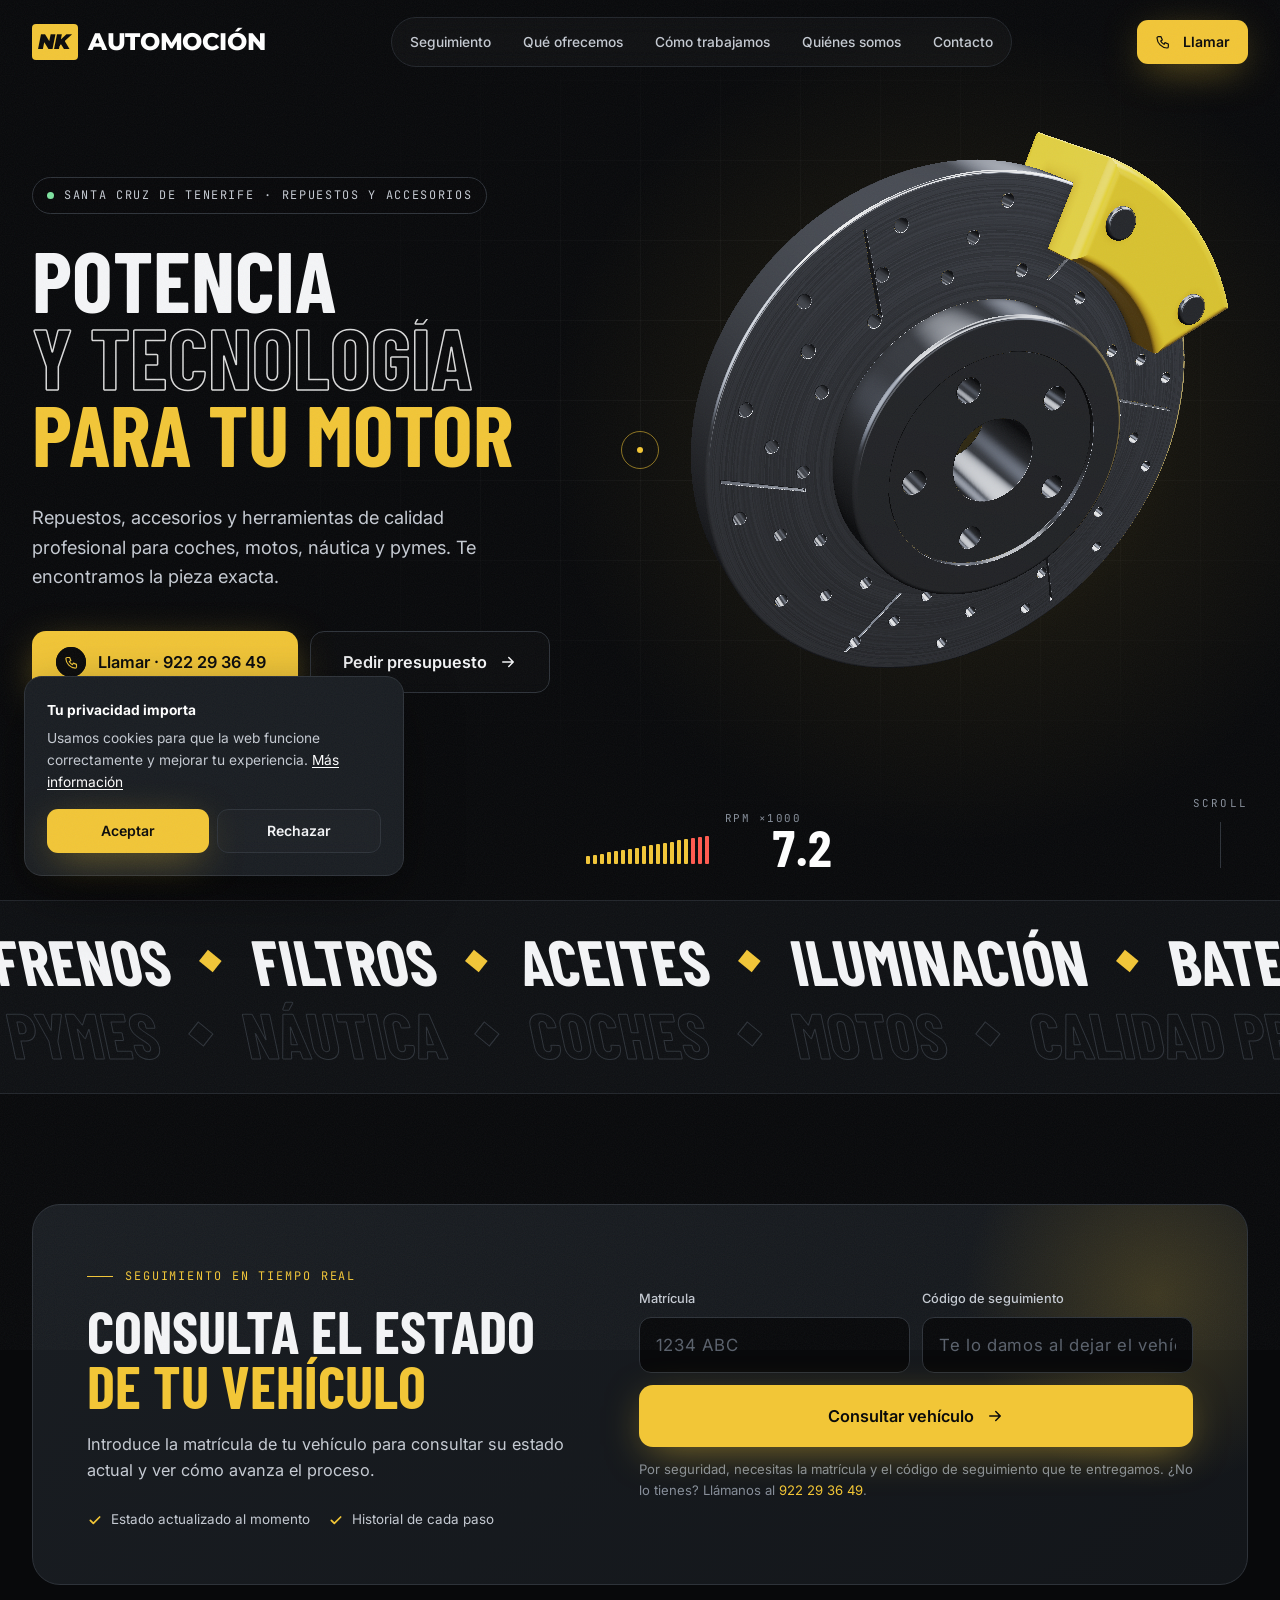
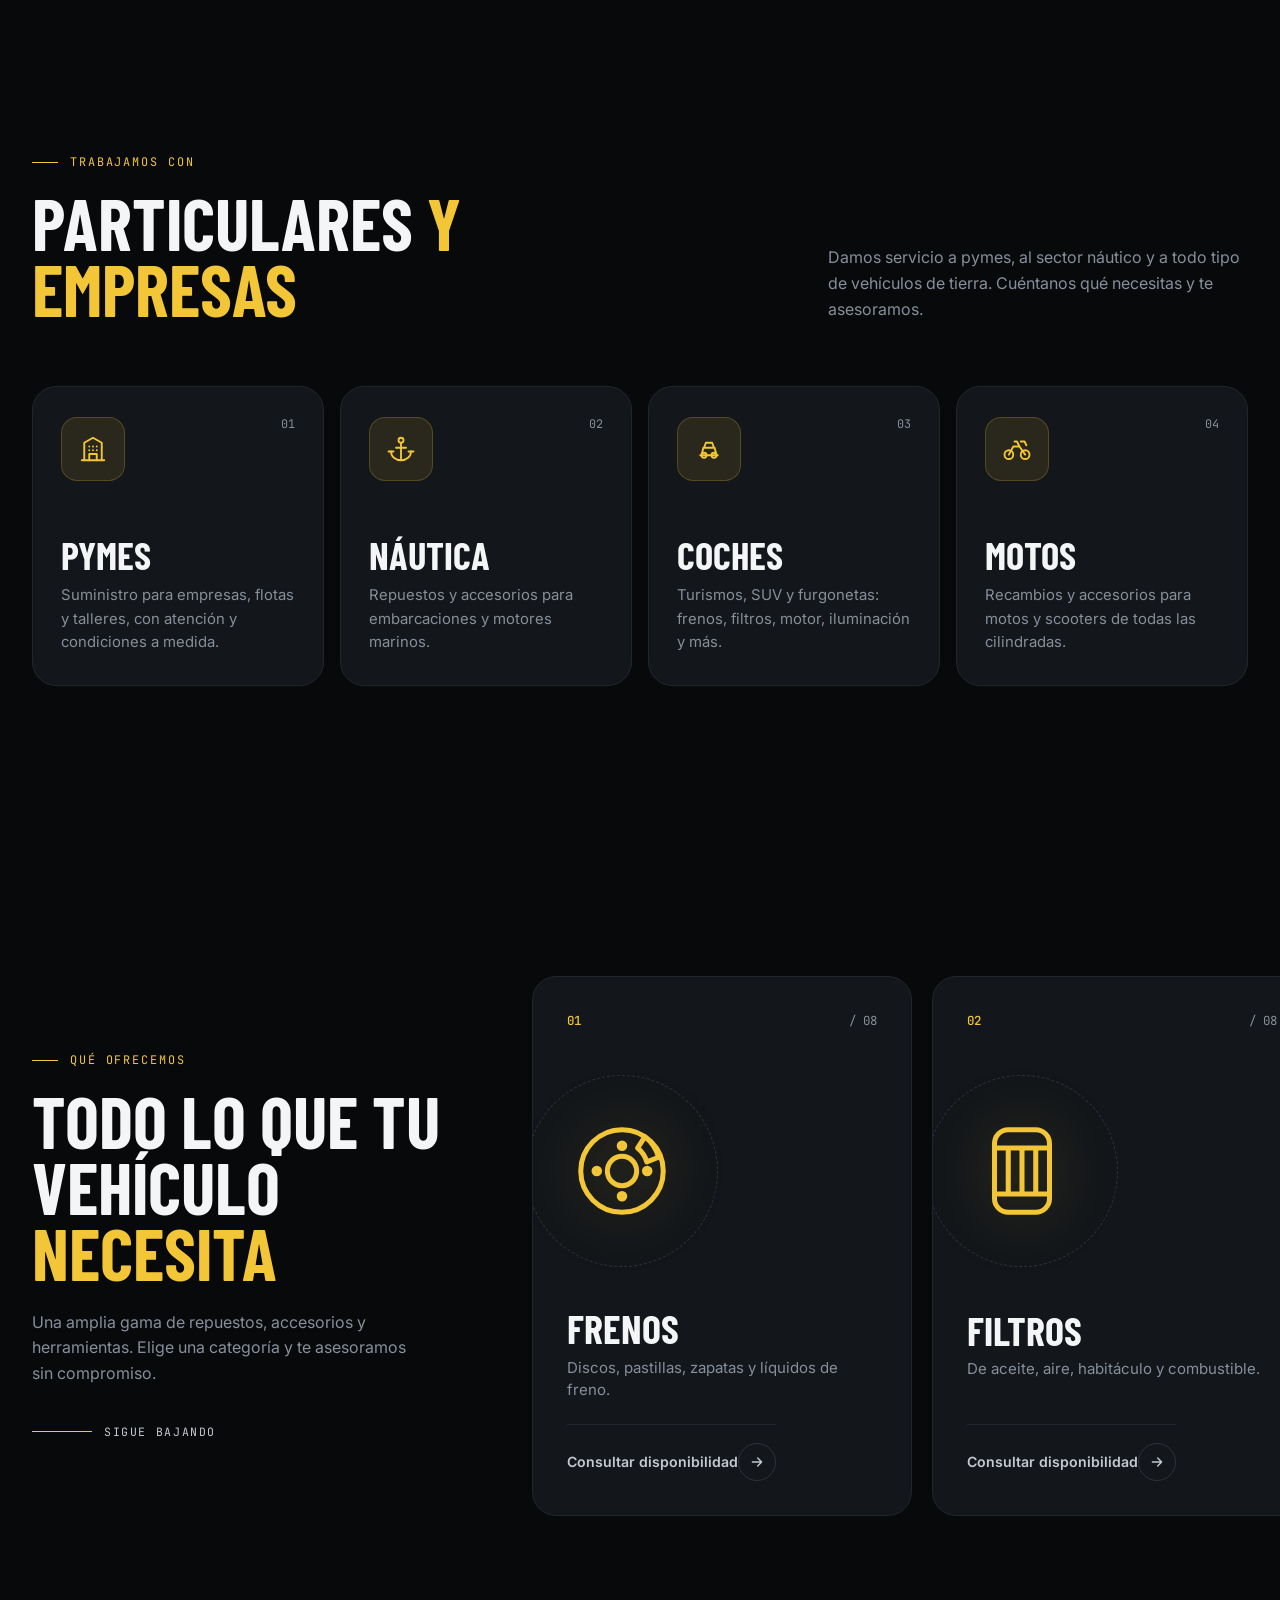
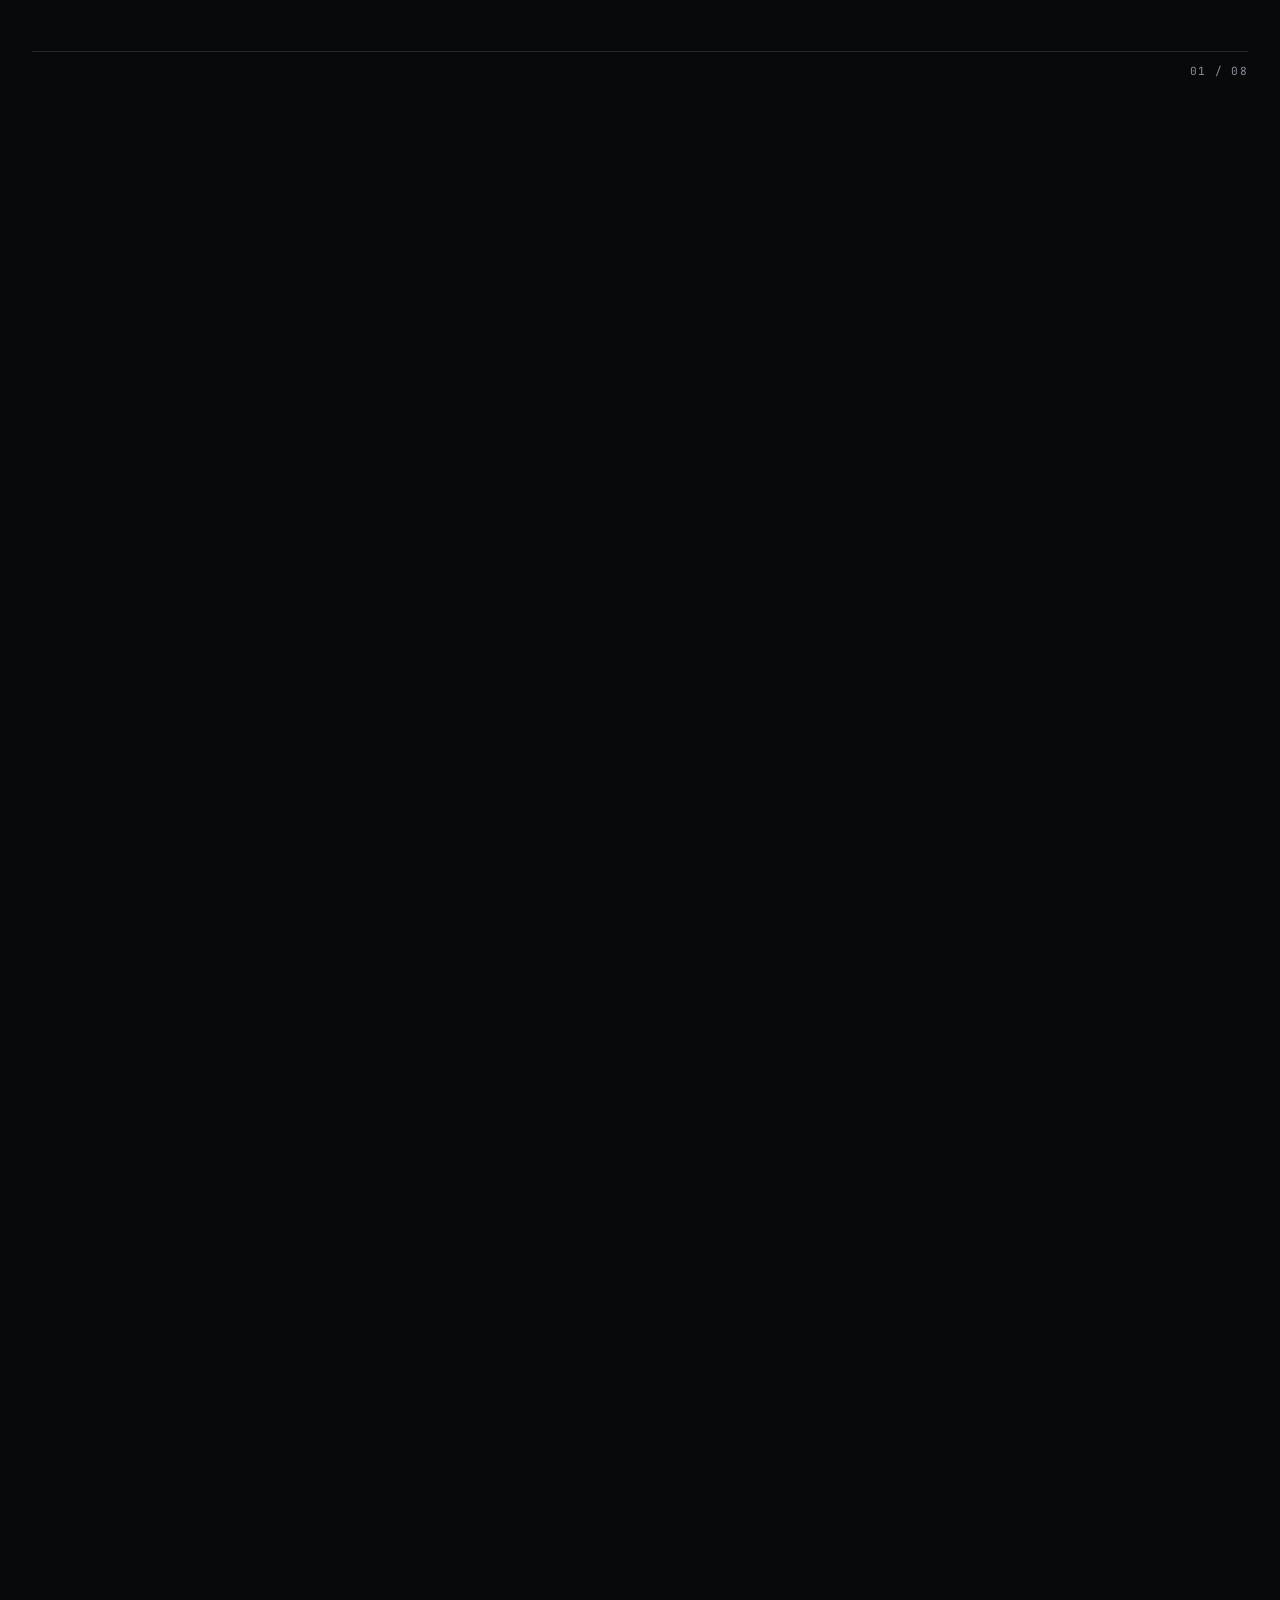
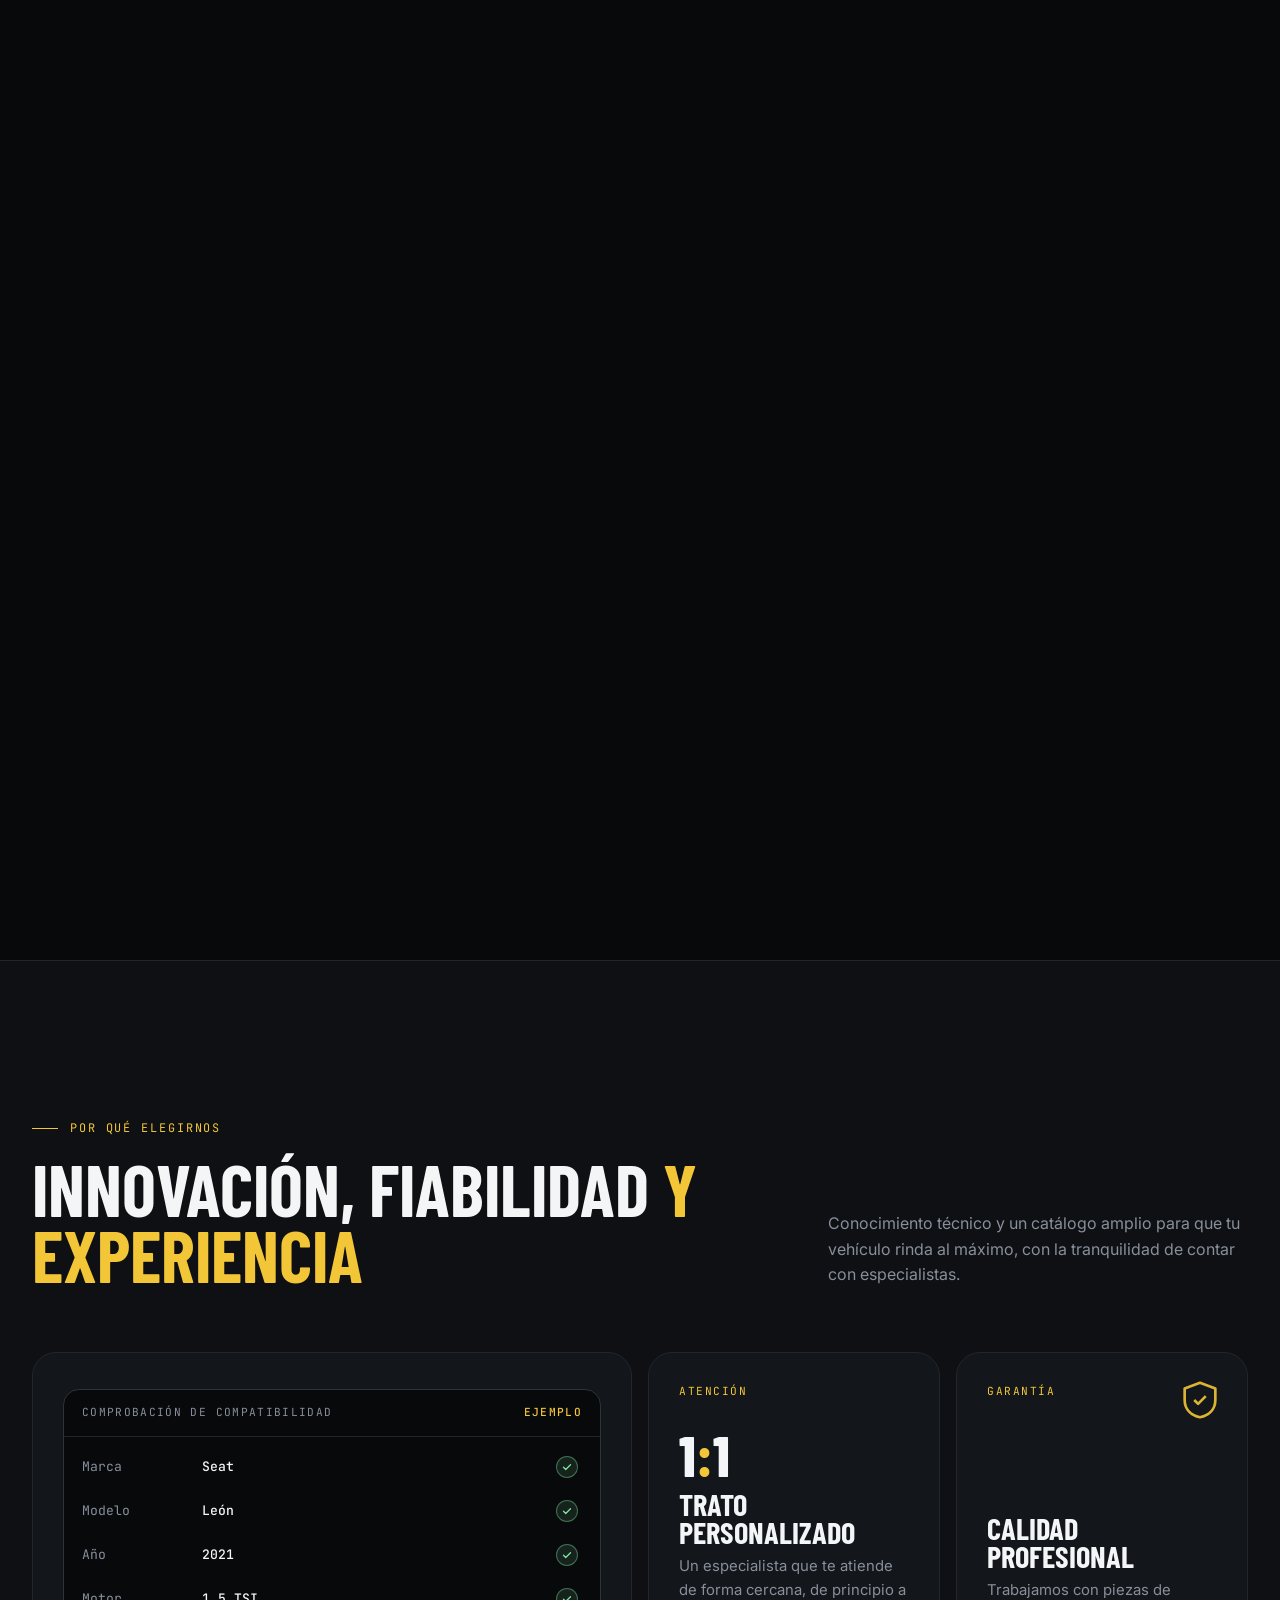
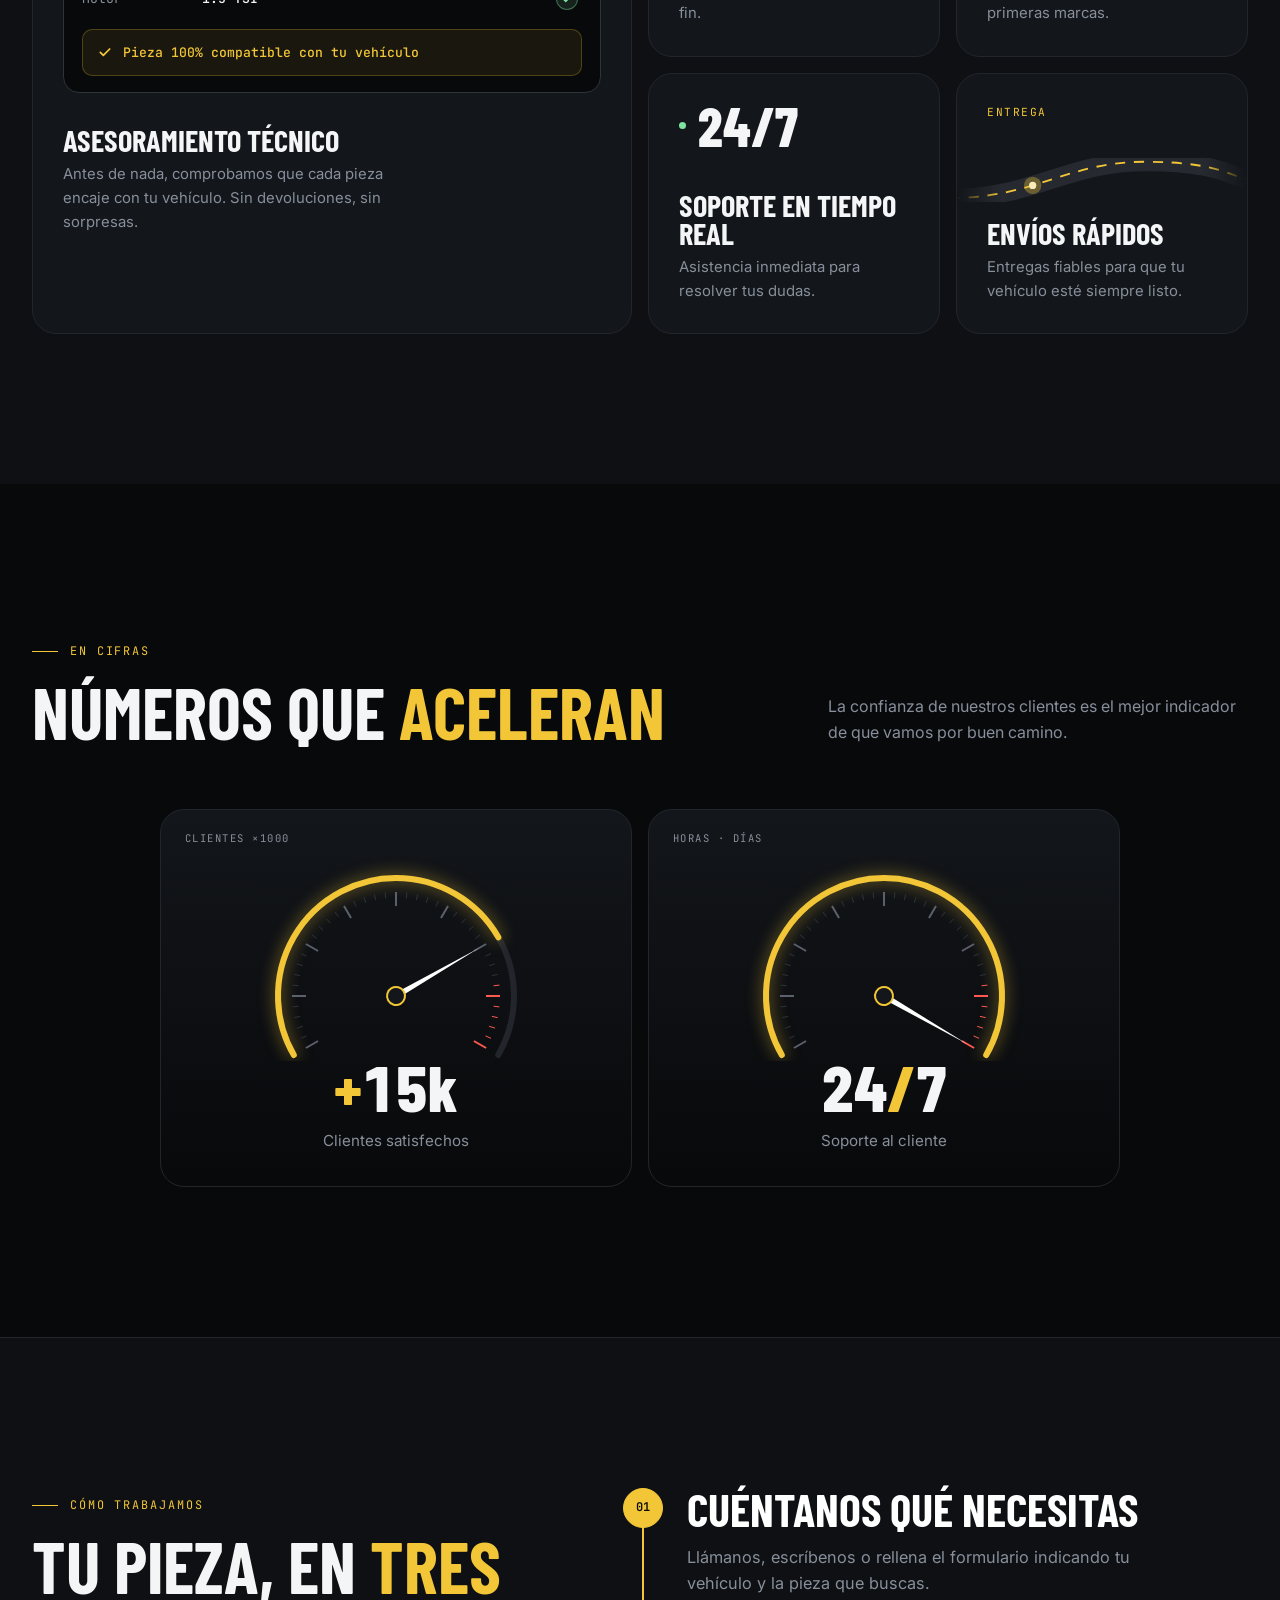
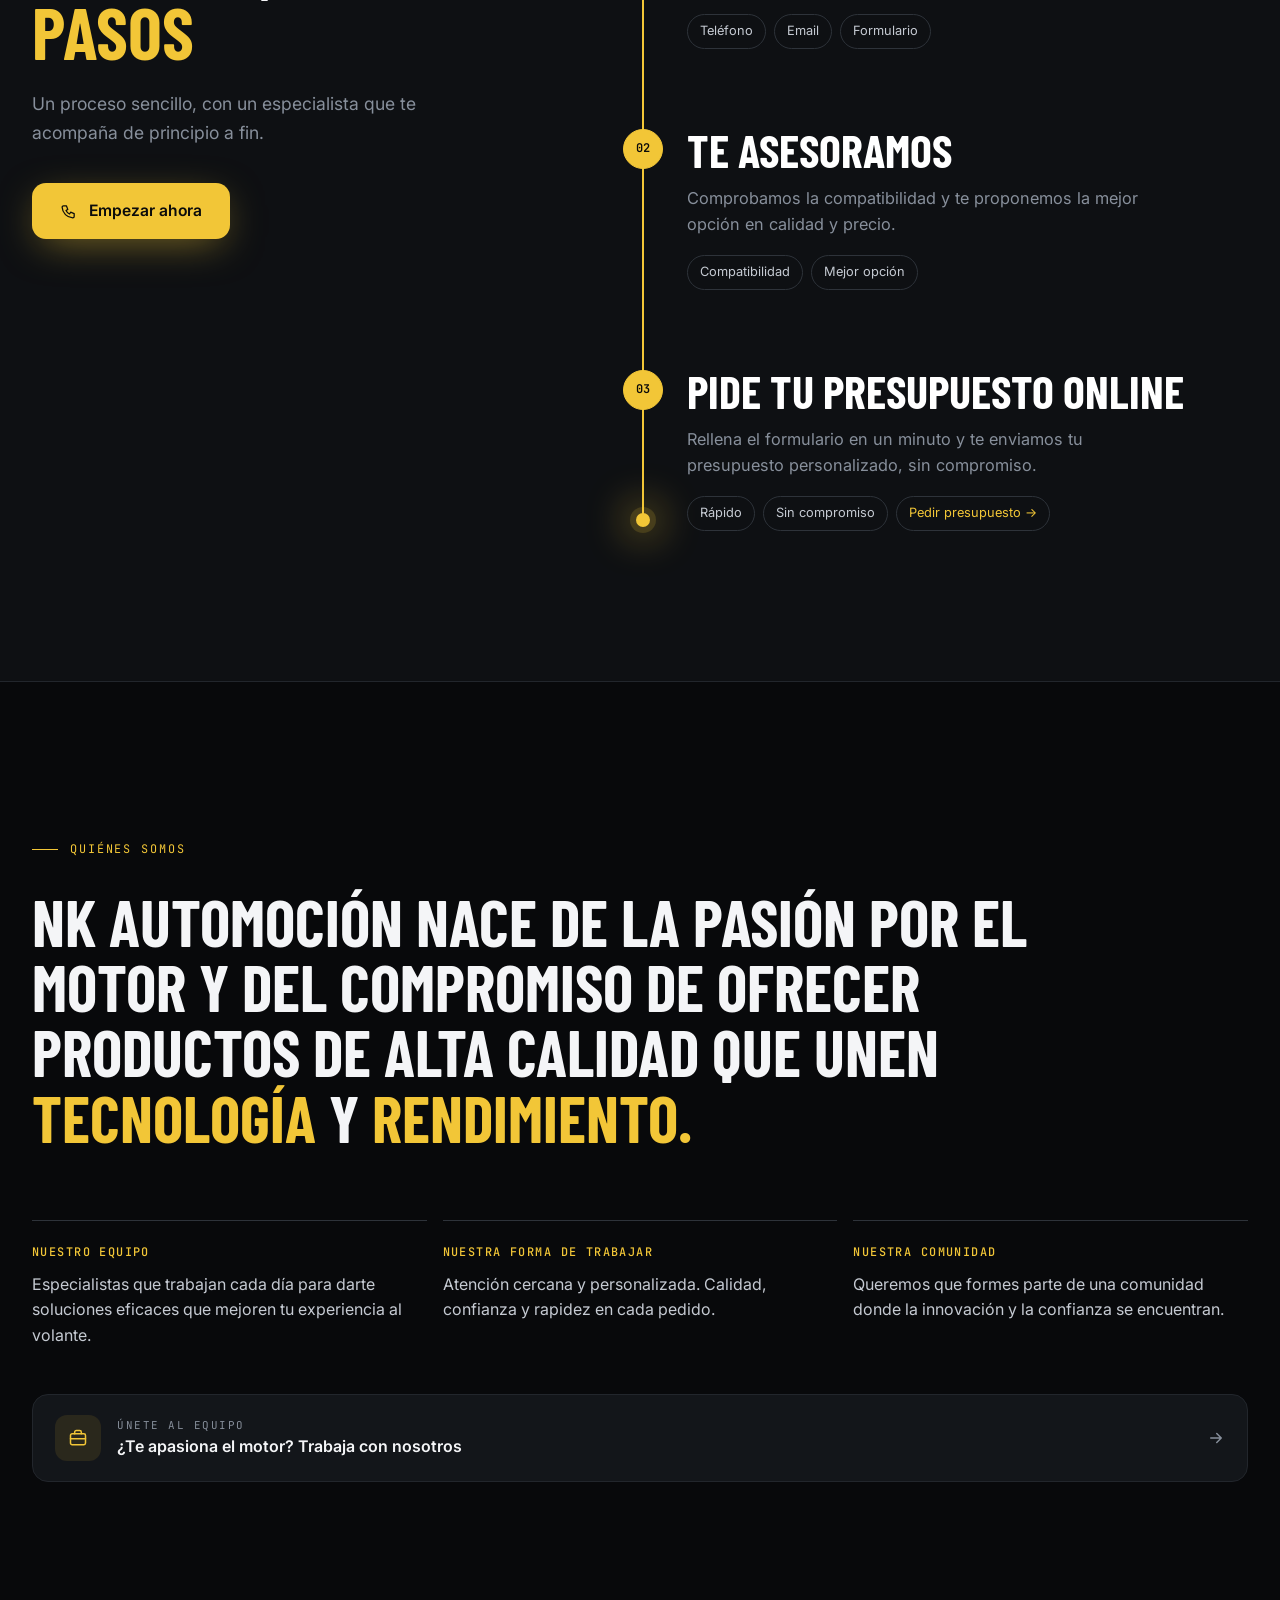
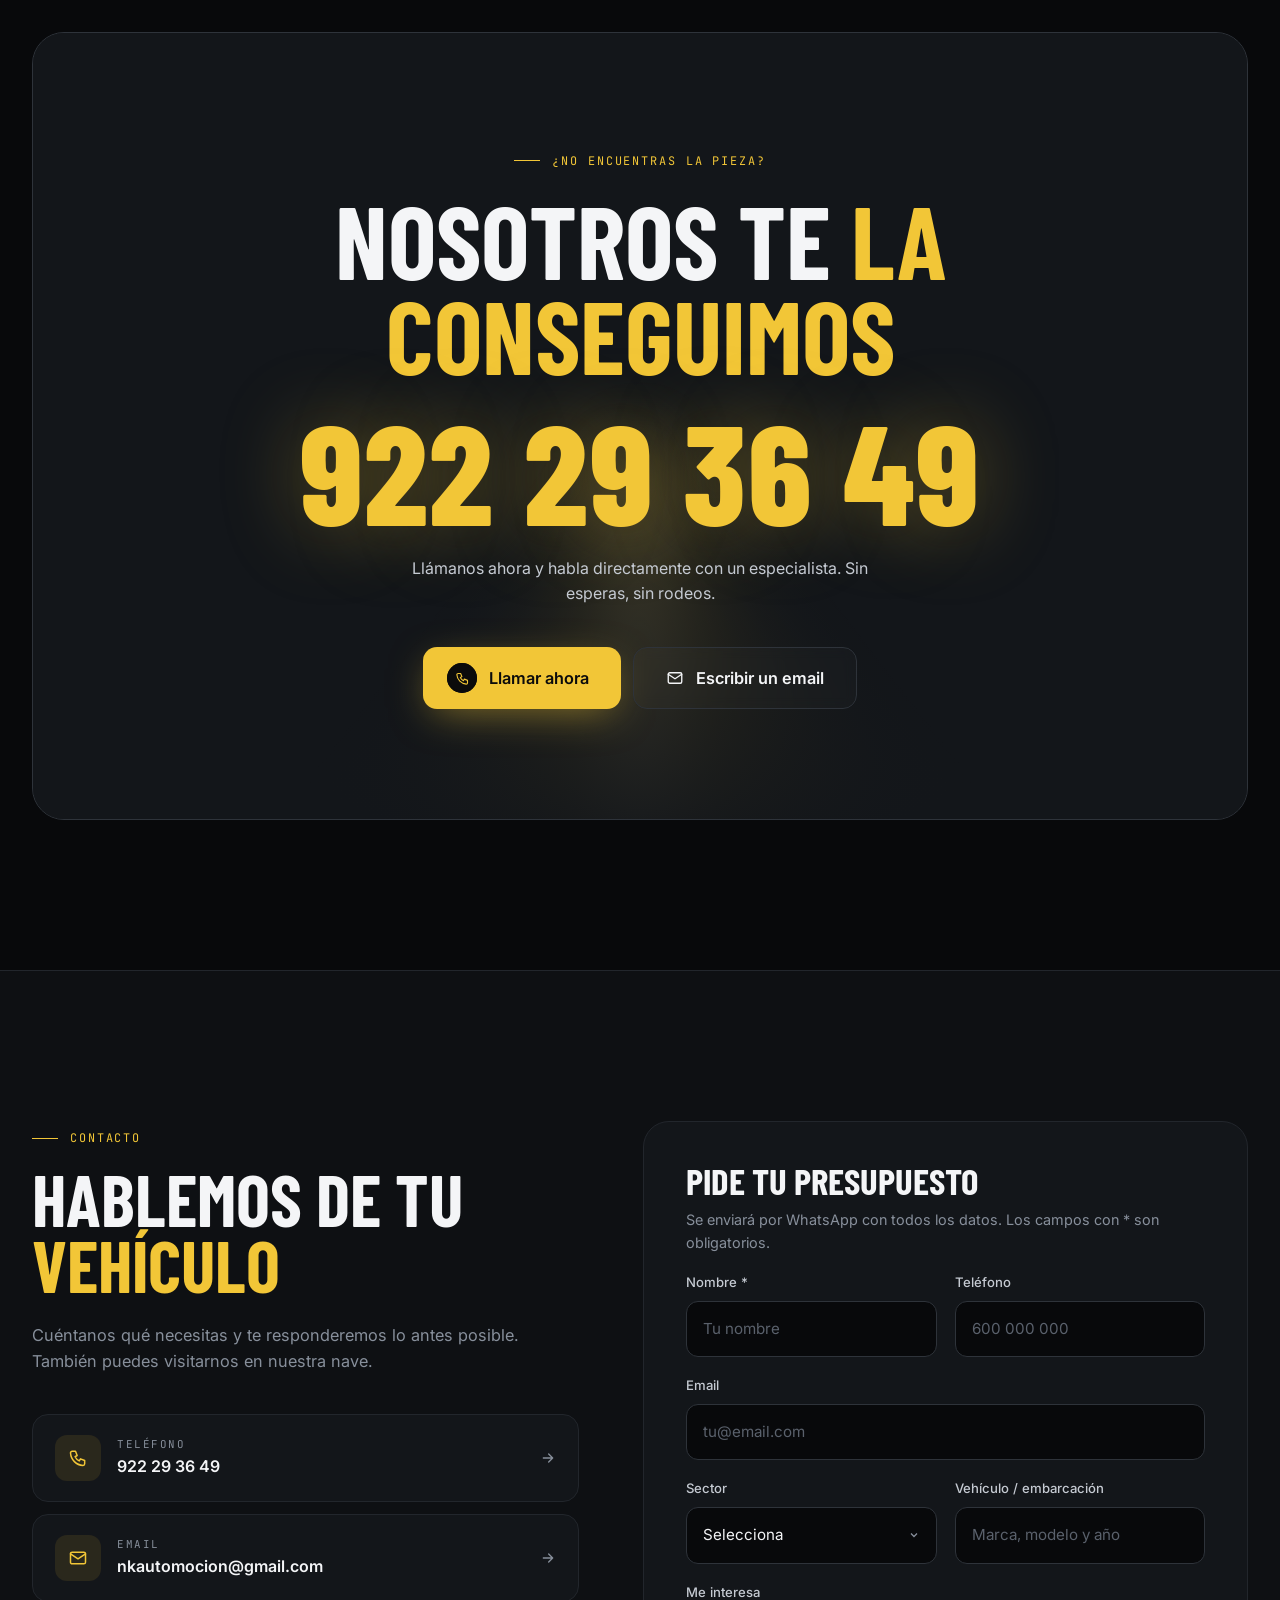
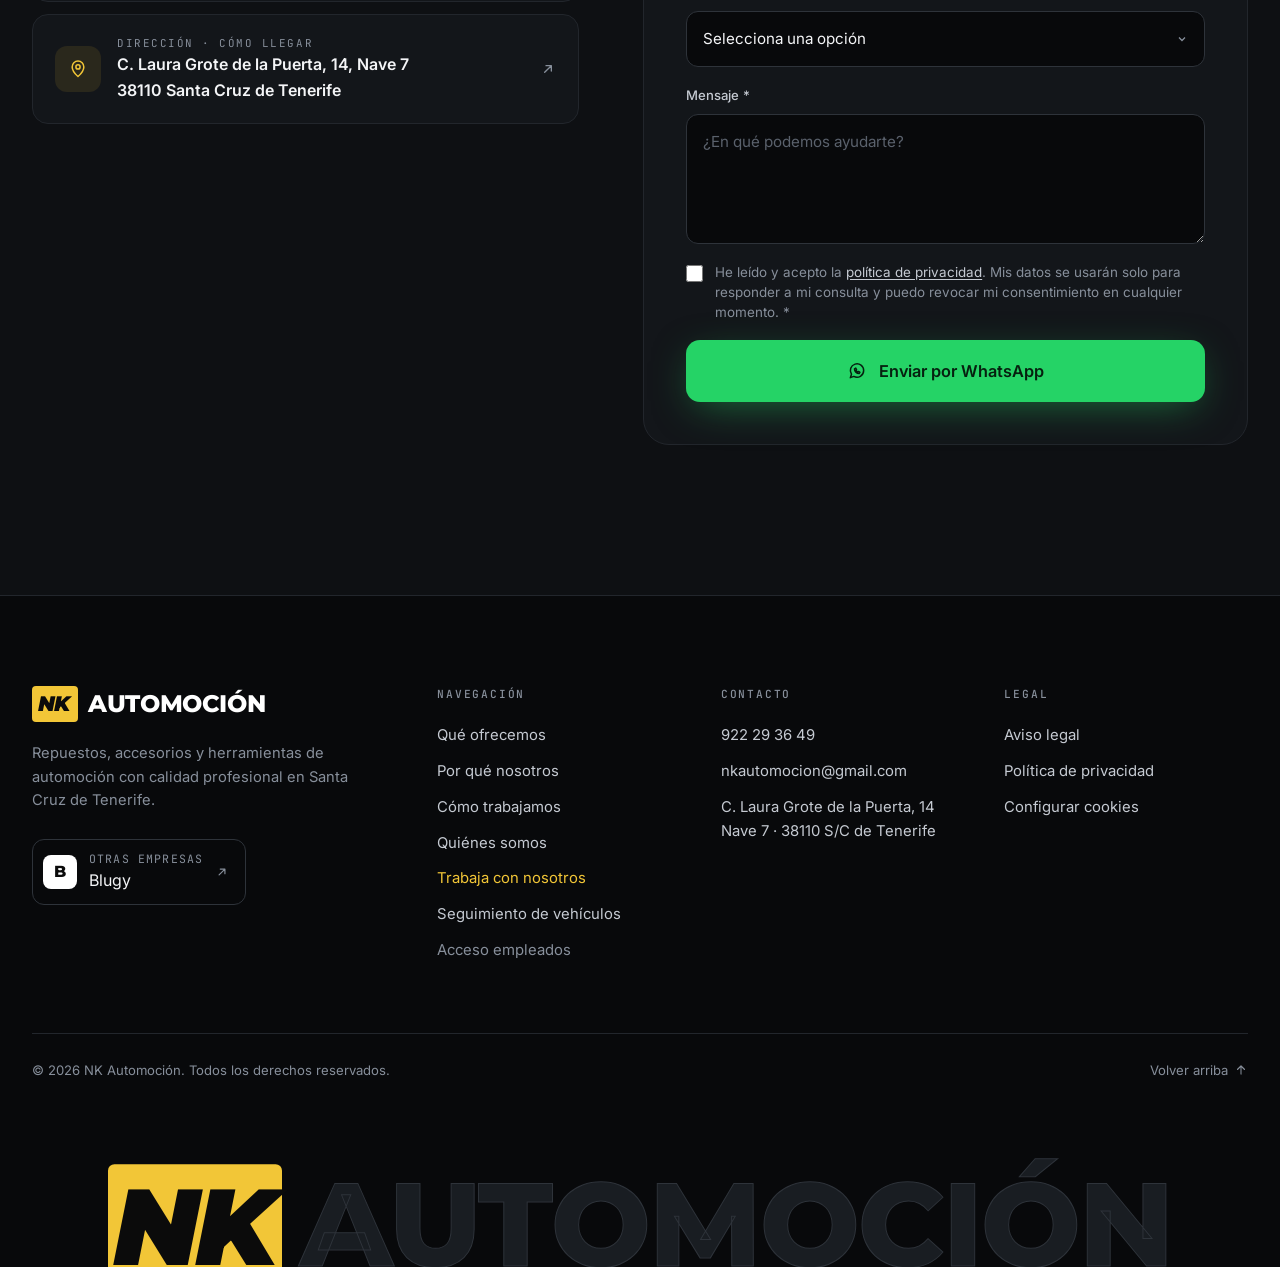
==== index.html @ e78b9d65 "Sistema de seguimiento de vehículos en tiempo real - seguimiento.html: consulta por matrícula + códi" ====
<!doctype html>
<html lang="es">
<head>
<meta charset="utf-8">
<meta name="viewport" content="width=device-width, initial-scale=1, viewport-fit=cover">
<title>NK Automoción · Repuestos y accesorios en Santa Cruz de Tenerife</title>
<meta name="description" content="Repuestos, accesorios y herramientas de automoción con calidad profesional en Santa Cruz de Tenerife. Asesoramiento experto y atención personalizada. Llama al 922 29 36 49.">
<link rel="canonical" href="https://www.shop.org.es/">
<meta name="theme-color" content="#08090b">
<meta property="og:title" content="NK Automoción · Repuestos y accesorios en Tenerife">
<meta property="og:description" content="Calidad profesional para tu vehículo, con asesoramiento experto.">
<meta property="og:type" content="website">
<meta property="og:locale" content="es_ES">
<link rel="icon" href="data:image/svg+xml,%3Csvg xmlns='http://www.w3.org/2000/svg' viewBox='0 0 64 64'%3E%3Crect width='64' height='64' rx='10' fill='%23f2c637'/%3E%3Ctext x='31' y='43' font-family='Arial Black,Arial' font-weight='900' font-style='italic' font-size='30' text-anchor='middle' fill='%230b0b0b'%3ENK%3C/text%3E%3C/svg%3E">
<link rel="preconnect" href="https://fonts.googleapis.com">
<link rel="preconnect" href="https://fonts.gstatic.com" crossorigin>
<link href="https://fonts.googleapis.com/css2?family=Barlow+Condensed:wght@500;600;700;800&family=Inter:wght@400;500;600;700&family=Montserrat:ital,wght@0,800;1,900&family=JetBrains+Mono:wght@500&display=swap" rel="stylesheet">
<script type="application/ld+json">
{"@context":"https://schema.org","@type":"AutoPartsStore","name":"NK Automoción","url":"https://www.shop.org.es/","telephone":"+34922293649","email":"nkautomocion@gmail.com","address":{"@type":"PostalAddress","streetAddress":"C. Laura Grote de la Puerta, 14, Nave 7","postalCode":"38110","addressLocality":"Santa Cruz de Tenerife","addressRegion":"Santa Cruz de Tenerife","addressCountry":"ES"}}
</script>
<script>
  document.documentElement.classList.add('js');
  setTimeout(function(){document.documentElement.classList.add('ready')},4500);
</script>
<style>
:root{
  --bg:#08090b; --bg-2:#0e1013; --card:#13161a; --card-2:#191d22; --line:#22262c; --line-2:#2e333a;
  --text:#f4f5f7; --soft:#c5cad2; --muted:#878f9b;
  --accent:#f2c637; --accent-2:#ffd864; --ink:#0b0b0b;
  --radius:18px; --max:1280px;
  --display:'Barlow Condensed','Arial Narrow',system-ui,sans-serif;
  --sans:'Inter',system-ui,-apple-system,'Segoe UI',sans-serif;
  --brand:'Montserrat','Arial Black',system-ui,sans-serif;
  --mono:'JetBrains Mono',ui-monospace,Menlo,monospace;
  --ease:cubic-bezier(.16,1,.3,1);
}
*{box-sizing:border-box;margin:0;padding:0}
html{scroll-behavior:smooth;scroll-padding-top:84px}
body{background:var(--bg);color:var(--text);font-family:var(--sans);line-height:1.6;-webkit-font-smoothing:antialiased;overflow-x:clip;font-size:16px}
a{color:inherit;text-decoration:none}
button{font:inherit;cursor:pointer;border:0;background:none;color:inherit}
svg{flex:none}
::selection{background:var(--accent);color:var(--ink)}
:focus-visible{outline:2px solid var(--accent);outline-offset:3px;border-radius:6px}
.wrap{max-width:var(--max);margin:0 auto;padding:0 32px}
.eyebrow{display:inline-flex;align-items:center;gap:12px;font-family:var(--mono);font-size:.74rem;text-transform:uppercase;letter-spacing:.16em;color:var(--accent)}
.eyebrow::before{content:"";width:26px;height:1px;background:var(--accent)}
h1,h2,h3{font-family:var(--display);text-transform:uppercase;line-height:.92;letter-spacing:0;font-weight:700}
h2{font-size:clamp(2.7rem,5.6vw,5.2rem);margin-top:18px}
h2 .y{color:var(--accent)}
.lead{color:var(--soft);font-size:1.1rem}
.btn{position:relative;display:inline-flex;align-items:center;justify-content:center;gap:12px;height:56px;padding:0 28px;border-radius:14px;font-weight:600;font-size:.98rem;transition:background .3s,border-color .3s,color .3s,box-shadow .3s;white-space:nowrap;will-change:transform}
.btn svg.arr{transition:transform .35s var(--ease)}
.btn:hover svg.arr{transform:translateX(4px)}
.btn-primary{background:var(--accent);color:var(--ink);box-shadow:0 10px 40px -10px rgba(242,198,55,.55)}
.btn-primary:hover{background:var(--accent-2);box-shadow:0 14px 50px -8px rgba(242,198,55,.75)}
.btn-ghost{border:1px solid var(--line-2);color:var(--text);background:rgba(255,255,255,.02);backdrop-filter:blur(6px)}
.btn-ghost:hover{border-color:var(--soft)}
.btn-lg{height:62px;padding:0 32px;font-size:1.02rem}
.btn-sm{height:44px;padding:0 18px;font-size:.88rem;border-radius:11px}
.ring-ic{width:30px;height:30px;border-radius:50%;background:var(--ink);color:var(--accent);display:grid;place-items:center;margin-left:-8px;position:relative}
.ring-ic::after{content:"";position:absolute;inset:0;border-radius:50%;border:2px solid var(--ink);animation:ring 2s var(--ease) infinite}
@keyframes ring{0%{transform:scale(1);opacity:.8}100%{transform:scale(1.9);opacity:0}}

.js .reveal{opacity:0;transform:translateY(40px);transition:opacity 1.1s var(--ease),transform 1.1s var(--ease)}
.js .reveal.in{opacity:1;transform:none}
.d1{transition-delay:.1s!important}.d2{transition-delay:.2s!important}.d3{transition-delay:.3s!important}

/* Grain */
.grain{position:fixed;inset:-50%;z-index:200;pointer-events:none;opacity:.05;background-image:url("data:image/svg+xml,%3Csvg xmlns='http://www.w3.org/2000/svg' width='160' height='160'%3E%3Cfilter id='n'%3E%3CfeTurbulence type='fractalNoise' baseFrequency='.9' numOctaves='3' stitchTiles='stitch'/%3E%3C/filter%3E%3Crect width='100%25' height='100%25' filter='url(%23n)'/%3E%3C/svg%3E");animation:grain 1s steps(6) infinite}
@keyframes grain{0%{transform:translate(0,0)}20%{transform:translate(-3%,2%)}40%{transform:translate(2%,-3%)}60%{transform:translate(-2%,-1%)}80%{transform:translate(3%,3%)}100%{transform:translate(0,0)}}

/* Cursor */
.cursor{position:fixed;left:0;top:0;z-index:300;pointer-events:none;display:none}
.has-cursor .cursor{display:block}
.has-cursor,.has-cursor a,.has-cursor button,.has-cursor .cat{cursor:none}
.c-dot{position:fixed;width:6px;height:6px;margin:-3px 0 0 -3px;border-radius:50%;background:var(--accent)}
.c-ring{position:fixed;width:38px;height:38px;margin:-19px 0 0 -19px;border-radius:50%;border:1px solid rgba(242,198,55,.55);display:grid;place-items:center;transition:width .4s var(--ease),height .4s var(--ease),margin .4s var(--ease),background .3s,border-color .3s}
.c-label{font-size:.68rem;font-weight:700;text-transform:uppercase;letter-spacing:.08em;color:var(--ink);opacity:0;transition:opacity .2s}
.cursor.hover .c-ring{width:64px;height:64px;margin:-32px 0 0 -32px;border-color:var(--accent)}
.cursor.label .c-ring{width:84px;height:84px;margin:-42px 0 0 -42px;background:var(--accent);border-color:var(--accent)}
.cursor.label .c-label{opacity:1}
.cursor.label .c-dot,.cursor.hidden{opacity:0}

/* Loader */
.loader{position:fixed;inset:0;z-index:250;background:var(--bg);display:grid;place-items:center;transition:transform 1.1s var(--ease) .1s}
.loader .ld-inner{width:min(360px,80vw);transition:opacity .5s}
.ld-logo{display:flex;align-items:center;gap:12px;justify-content:center;margin-bottom:34px}
.ld-logo .nk-box{font-size:1.9rem}.ld-logo .nk-word{font-size:2.15rem}
.ld-bar{height:2px;background:var(--line);overflow:hidden}
.ld-bar i{display:block;height:100%;width:100%;background:var(--accent);transform-origin:left;transform:scaleX(0)}
.ld-meta{display:flex;justify-content:space-between;margin-top:12px;font-family:var(--mono);font-size:.72rem;color:var(--muted);text-transform:uppercase;letter-spacing:.14em}
.ready .loader{transform:translateY(-100%)}
.ready .loader .ld-inner{opacity:0}
html:not(.js) .loader{display:none}

/* Logo */
.logo{display:inline-flex;align-items:center;gap:10px}
.nk-box{background:var(--accent);color:var(--ink);font-family:var(--brand);font-weight:900;font-style:italic;font-size:1.3rem;letter-spacing:-.05em;line-height:1;padding:8px 9px 7px 6px;border-radius:4px}
.nk-word{font-family:var(--brand);font-weight:800;font-size:1.48rem;letter-spacing:-.015em;line-height:1;color:#fff}

/* Header */
header{position:fixed;top:0;left:0;right:0;z-index:60;transition:background .4s,border-color .4s,transform .5s var(--ease);border-bottom:1px solid transparent}
header.scrolled{background:rgba(8,9,11,.78);backdrop-filter:saturate(1.4) blur(18px);-webkit-backdrop-filter:saturate(1.4) blur(18px);border-bottom-color:var(--line)}
header.hide{transform:translateY(-100%)}
.nav{display:flex;align-items:center;justify-content:space-between;height:84px;gap:24px}
.menu{display:flex;gap:6px;font-size:.9rem;font-weight:500;background:rgba(255,255,255,.03);border:1px solid var(--line);border-radius:999px;padding:5px;backdrop-filter:blur(10px)}
.menu a{color:var(--soft);padding:8px 13px;border-radius:999px;transition:color .25s,background .25s;white-space:nowrap;font-size:.86rem}
.nav-phone{white-space:nowrap}
@media (max-width:1500px){.nav-phone{display:none!important}}
.menu a:hover{color:#fff}
.menu a.active{color:var(--ink);background:var(--accent)}
.nav-actions{display:flex;align-items:center;gap:14px}
.nav-phone{display:flex;flex-direction:column;align-items:flex-end;line-height:1.15;font-size:.72rem;color:var(--muted);font-family:var(--mono);text-transform:uppercase;letter-spacing:.1em}
.nav-phone b{font-family:var(--sans);font-size:1rem;color:#fff;letter-spacing:0;text-transform:none;font-weight:600}
.burger{display:none;width:46px;height:46px;border-radius:12px;border:1px solid var(--line-2);place-items:center;background:rgba(8,9,11,.5)}

/* Mobile nav */
.mnav{position:fixed;inset:0;background:var(--bg);z-index:55;padding:120px 22px 40px;display:flex;flex-direction:column;clip-path:circle(0% at calc(100% - 45px) 42px);transition:clip-path .8s var(--ease)}
.mnav.open{clip-path:circle(150% at calc(100% - 45px) 42px)}
.mnav a.ml{font-family:var(--display);text-transform:uppercase;font-size:2.9rem;font-weight:700;line-height:1;padding:14px 0;border-bottom:1px solid var(--line);display:flex;justify-content:space-between;align-items:center}
.mnav a.ml span{font-family:var(--mono);font-size:.75rem;color:var(--accent);font-weight:500}
.mnav .btn{margin-top:auto;width:100%}

/* ===== HERO ===== */
.hero{position:relative;min-height:100vh;min-height:100svh;display:flex;align-items:center;overflow:hidden;isolation:isolate;padding:120px 0 150px}
#disc{position:absolute;inset:0;width:100%;height:100%;z-index:-1;display:block}
.hero-glow{position:absolute;z-index:-2;width:900px;height:900px;left:var(--gx,70%);top:var(--gy,50%);transform:translate(-50%,-50%);background:radial-gradient(circle,rgba(242,198,55,.17) 0%,rgba(242,198,55,.05) 35%,transparent 65%);pointer-events:none}
.hero-grid{position:absolute;inset:0;z-index:-3;background-image:linear-gradient(rgba(255,255,255,.035) 1px,transparent 1px),linear-gradient(90deg,rgba(255,255,255,.035) 1px,transparent 1px);background-size:80px 80px;mask-image:radial-gradient(ellipse 70% 70% at 65% 45%,#000 20%,transparent 75%);-webkit-mask-image:radial-gradient(ellipse 70% 70% at 65% 45%,#000 20%,transparent 75%)}
.disc-fallback{position:absolute;right:6%;top:50%;width:min(560px,46vw);transform:translateY(-50%);z-index:-1;display:none;opacity:.9}
.disc-fallback.on{display:block}
.disc-fallback .spin{transform-origin:200px 200px;animation:spin 6s linear infinite}
@keyframes spin{to{transform:rotate(360deg)}}
.hero-content{position:relative;width:100%}
.hero-kicker{display:inline-flex;align-items:center;gap:10px;font-family:var(--mono);font-size:.74rem;text-transform:uppercase;letter-spacing:.14em;color:var(--soft);border:1px solid var(--line-2);padding:8px 14px;border-radius:999px;background:rgba(8,9,11,.5);backdrop-filter:blur(8px)}
.dot-live{width:7px;height:7px;border-radius:50%;background:#7ee2a0;box-shadow:0 0 0 0 rgba(126,226,160,.6);animation:pulse 2s infinite}
@keyframes pulse{70%{box-shadow:0 0 0 9px rgba(126,226,160,0)}100%{box-shadow:0 0 0 0 rgba(126,226,160,0)}}
.hero-title{font-size:clamp(3.6rem,6.7vw,7.4rem);line-height:.86;margin:28px 0 30px;max-width:9.5em}
.hero-title .ln{display:block;overflow:hidden;padding-bottom:.04em}
.hero-title .ln>span{display:inline-block}
.hero-title .y{color:var(--accent)}
.hero-title .o{color:transparent;-webkit-text-stroke:1.5px rgba(255,255,255,.85)}
.js .hero-title .ln>span{transform:translateY(105%);transition:transform 1.3s var(--ease)}
.js .hero-fade{opacity:0;transform:translateY(24px);transition:opacity 1.2s var(--ease),transform 1.2s var(--ease)}
.ready .hero-title .ln>span,.ready .hero-fade{transform:none;opacity:1}
.ready .hero-title .ln:nth-child(2)>span{transition-delay:.08s}
.ready .hero-title .ln:nth-child(3)>span{transition-delay:.16s}
.ready .hero-fade.f1{transition-delay:.35s}.ready .hero-fade.f2{transition-delay:.45s}.ready .hero-fade.f3{transition-delay:.55s}
.hero-lead{max-width:470px;color:var(--soft);font-size:1.14rem;margin-bottom:40px}
.hero-cta{display:flex;flex-wrap:wrap;gap:12px}

.hud{position:absolute;left:0;right:0;bottom:32px;z-index:2}
.hud .wrap{display:flex;justify-content:space-between;align-items:flex-end;gap:20px}
.hud-coord{font-family:var(--mono);font-size:.72rem;color:var(--muted);letter-spacing:.12em;line-height:1.7;text-transform:uppercase}
.hud-coord b{color:var(--soft);font-weight:500}
.rpm{display:flex;align-items:flex-end;gap:16px;font-family:var(--mono)}
.rpm-num{font-family:var(--display);font-size:3.2rem;font-weight:700;line-height:.8;color:#fff;font-variant-numeric:tabular-nums;min-width:2.1em;text-align:right}
.rpm-meta{font-size:.68rem;color:var(--muted);letter-spacing:.14em;text-transform:uppercase}
.rpm-bars{display:flex;gap:3px;align-items:flex-end;height:30px;margin-bottom:4px}
.rpm-bars i{width:4px;background:var(--line-2);border-radius:1px;transition:background .15s}
.rpm-bars i.on{background:var(--accent)}
.rpm-bars i.red.on{background:#ff5a4f}
.scroll-ind{display:flex;flex-direction:column;align-items:center;gap:10px;font-family:var(--mono);font-size:.68rem;letter-spacing:.2em;color:var(--muted);text-transform:uppercase}
.scroll-ind i{width:1px;height:46px;background:var(--line-2);position:relative;overflow:hidden}
.scroll-ind i::after{content:"";position:absolute;left:0;top:-50%;width:100%;height:50%;background:var(--accent);animation:drop 1.8s var(--ease) infinite}
@keyframes drop{to{top:110%}}

/* Marquee */
.marquee{border-top:1px solid var(--line);border-bottom:1px solid var(--line);padding:26px 0;overflow:hidden;background:var(--bg-2)}
.mq-row{display:flex;width:max-content;animation:mq 38s linear infinite}
.mq-row.rev{animation-direction:reverse;margin-top:6px}
.mq-row span{display:inline-flex;align-items:center;gap:34px;padding-right:34px;font-family:var(--display);font-weight:700;text-transform:uppercase;font-size:clamp(2.4rem,5vw,4.4rem);line-height:1.05;white-space:nowrap}
.mq-row.rev span{color:transparent;-webkit-text-stroke:1px var(--line-2)}
.mq-row span::after{content:"";width:16px;height:16px;background:var(--accent);transform:rotate(45deg);flex:none}
.mq-row.rev span::after{background:none;border:1px solid var(--line-2)}
.mq-skew{transition:transform .25s ease-out}
@keyframes mq{to{transform:translateX(-50%)}}

section{padding:150px 0;position:relative}



/* ===== SEGUIMIENTO (buscador) ===== */
.track{background:var(--bg);padding:110px 0 30px}
.track-box{position:relative;overflow:hidden;isolation:isolate;border:1px solid var(--line-2);border-radius:28px;background:linear-gradient(135deg,var(--card-2),var(--card));padding:54px;display:grid;grid-template-columns:1fr 1.1fr;gap:48px;align-items:center}
.track-box::before{content:"";position:absolute;right:-120px;top:-120px;width:420px;height:420px;border-radius:50%;background:radial-gradient(circle,rgba(242,198,55,.18),transparent 65%);z-index:-1}
.track-box h2{font-size:clamp(2.4rem,4.6vw,4rem)}
.track-box .lead{color:var(--soft);margin-top:18px;font-size:1.02rem}
.track-form{display:flex;flex-direction:column;gap:12px}
.track-form .row2{display:grid;grid-template-columns:1fr 1fr;gap:12px}
.track-form input{width:100%;background:var(--bg);border:1px solid var(--line-2);color:var(--text);padding:16px;border-radius:12px;font-family:var(--mono);font-size:1.05rem;letter-spacing:.12em;text-transform:uppercase;outline:none;transition:border-color .2s,box-shadow .2s}
.track-form input::placeholder{letter-spacing:.04em;text-transform:none;font-family:var(--sans);color:#5a616c}
.track-form input:focus{border-color:var(--accent);box-shadow:0 0 0 4px rgba(242,198,55,.12)}
.track-form label{font-size:.8rem;color:var(--soft);font-weight:500;display:block;margin-bottom:7px}
.track-form .err input{border-color:#ff6b6b}
.track-note{font-size:.82rem;color:var(--muted)}
.track-steps{display:flex;gap:18px;flex-wrap:wrap;margin-top:26px}
.track-steps span{display:inline-flex;align-items:center;gap:8px;font-size:.84rem;color:var(--soft)}
.track-steps svg{color:var(--accent)}
@media (max-width:900px){.track-box{grid-template-columns:1fr;padding:30px 22px;gap:28px}.track{padding:80px 0 10px}}
@media (max-width:480px){.track-form .row2{grid-template-columns:1fr}}

/* ===== SECTORES ===== */
.sectors{background:var(--bg);padding:130px 0 110px}
.sec-grid{display:grid;grid-template-columns:repeat(4,1fr);gap:16px}
.sector{position:relative;border:1px solid var(--line);border-radius:24px;padding:30px 28px;background:var(--card);overflow:hidden;isolation:isolate;min-height:300px;display:flex;flex-direction:column;transition:border-color .4s,transform .6s var(--ease)}
.sector::before{content:"";position:absolute;inset:0;z-index:-1;background:radial-gradient(380px circle at var(--mx,50%) var(--my,0%),rgba(242,198,55,.12),transparent 50%);opacity:0;transition:opacity .4s}
.sector:hover{border-color:rgba(242,198,55,.4);transform:translateY(-6px)}
.sector:hover::before{opacity:1}
.sector .s-ic{width:64px;height:64px;border-radius:16px;background:rgba(242,198,55,.1);border:1px solid rgba(242,198,55,.22);color:var(--accent);display:grid;place-items:center;margin-bottom:auto;transition:transform .6s var(--ease)}
.sector:hover .s-ic{transform:rotate(-8deg) scale(1.08)}
.sector .s-n{position:absolute;top:28px;right:28px;font-family:var(--mono);font-size:.74rem;color:var(--muted)}
.sector h3{font-size:2.4rem;margin:40px 0 10px}
.sector p{color:var(--muted);font-size:.93rem}
@media (max-width:1100px){.sec-grid{grid-template-columns:1fr 1fr}}
@media (max-width:760px){.sectors{padding:90px 0 70px}.sec-grid{gap:10px}.sector{min-height:0;padding:22px 18px}.sector h3{font-size:1.7rem;margin-top:26px}.sector .s-ic{width:52px;height:52px}.sector p{font-size:.84rem}.sector .s-n{top:20px;right:18px}}
@media (max-width:370px){.sec-grid{grid-template-columns:1fr}}

/* ===== HORIZONTAL CATEGORIES ===== */
.h-section{padding:0;background:var(--bg)}
.h-sticky{position:sticky;top:0;height:100vh;overflow:hidden;display:flex;flex-direction:column;justify-content:center}
.h-track{display:flex;gap:20px;padding:0 32px 0 max(32px,calc((100vw - var(--max))/2 + 32px));will-change:transform;width:max-content}
.h-intro{width:min(480px,80vw);flex:none;display:flex;flex-direction:column;justify-content:center;padding-right:40px}
.h-intro p{color:var(--muted);margin-top:24px;max-width:380px}
.h-hint{display:flex;align-items:center;gap:12px;margin-top:36px;font-family:var(--mono);font-size:.72rem;letter-spacing:.14em;text-transform:uppercase;color:var(--soft)}
.h-hint i{width:60px;height:1px;background:var(--line-2);position:relative;overflow:hidden}
.h-hint i::after{content:"";position:absolute;inset:0;background:var(--accent);animation:hint 2s var(--ease) infinite}
@keyframes hint{0%{transform:translateX(-100%)}100%{transform:translateX(100%)}}
.cat{position:relative;flex:none;width:380px;height:min(540px,68vh);background:var(--card);border:1px solid var(--line);border-radius:24px;padding:34px;display:flex;flex-direction:column;overflow:hidden;text-align:left;isolation:isolate;transition:border-color .4s,transform .6s var(--ease)}
.cat::before{content:"";position:absolute;inset:0;z-index:-1;background:radial-gradient(420px circle at var(--mx,50%) var(--my,30%),rgba(242,198,55,.13),transparent 45%);opacity:0;transition:opacity .4s}
.cat:hover{border-color:rgba(242,198,55,.4)}
.cat:hover::before{opacity:1}
.cat-num{font-family:var(--mono);font-size:.78rem;color:var(--muted);display:flex;justify-content:space-between;width:100%}
.cat-num b{font-weight:500;color:var(--accent)}
.cat-art{flex:1;display:grid;place-items:center;color:var(--accent);position:relative}
.cat-art::before{content:"";position:absolute;width:190px;height:190px;border-radius:50%;border:1px dashed var(--line-2);transition:transform 1.2s var(--ease),border-color .4s}
.cat:hover .cat-art::before{transform:rotate(90deg) scale(1.08);border-color:rgba(242,198,55,.35)}
.cat-art svg{width:110px;height:110px;transition:transform .8s var(--ease);filter:drop-shadow(0 0 30px rgba(242,198,55,.25))}
.cat:hover .cat-art svg{transform:scale(1.1) rotate(-6deg)}
.cat h3{font-size:2.5rem;margin-bottom:10px}
.cat p{color:var(--muted);font-size:.94rem;line-height:1.5;min-height:2.9em}
.cat-go{display:flex;align-items:center;justify-content:space-between;margin-top:22px;padding-top:18px;border-top:1px solid var(--line);font-size:.88rem;font-weight:600;color:var(--soft);transition:color .3s}
.cat:hover .cat-go{color:var(--accent)}
.cat-go span.c{width:38px;height:38px;border-radius:50%;border:1px solid var(--line-2);display:grid;place-items:center;transition:all .4s var(--ease)}
.cat:hover .cat-go span.c{background:var(--accent);color:var(--ink);border-color:var(--accent);transform:rotate(-45deg)}
.h-progress{position:absolute;left:max(32px,calc((100vw - var(--max))/2 + 32px));right:max(32px,calc((100vw - var(--max))/2 + 32px));bottom:44px;height:1px;background:var(--line);display:flex;align-items:center}
.h-progress i{position:absolute;left:0;top:0;height:1px;width:100%;background:var(--accent);transform-origin:left;transform:scaleX(0)}
.h-progress span{position:absolute;right:0;top:12px;font-family:var(--mono);font-size:.7rem;color:var(--muted);letter-spacing:.12em}

/* ===== BENTO ===== */
.why{background:var(--bg-2);border-top:1px solid var(--line)}
.sec-head{display:grid;grid-template-columns:1.2fr .8fr;gap:40px;align-items:end;margin-bottom:64px}
.sec-head p{color:var(--muted);max-width:420px;justify-self:end}
.bento{display:grid;grid-template-columns:repeat(4,1fr);grid-auto-rows:minmax(250px,auto);gap:16px}
.b{position:relative;background:var(--card);border:1px solid var(--line);border-radius:24px;padding:30px;overflow:hidden;isolation:isolate;display:flex;flex-direction:column}
.b::before{content:"";position:absolute;inset:0;z-index:-1;background:radial-gradient(380px circle at var(--mx,50%) var(--my,0%),rgba(255,255,255,.06),transparent 50%);opacity:0;transition:opacity .4s}
.b:hover::before{opacity:1}
.b h3{font-size:1.9rem;margin-bottom:8px}
.b p{color:var(--muted);font-size:.93rem;max-width:360px}
.b-tag{font-family:var(--mono);font-size:.7rem;letter-spacing:.14em;text-transform:uppercase;color:var(--accent);margin-bottom:auto;padding-bottom:30px}
.b-big{grid-column:span 2;grid-row:span 2}
.b-wide{grid-column:span 2}
/* scanner */
.scan{margin:6px 0 34px;border:1px solid var(--line-2);border-radius:16px;background:var(--bg);overflow:hidden;font-family:var(--mono);font-size:.82rem;position:relative}
.scan-head{display:flex;justify-content:space-between;padding:14px 18px;border-bottom:1px solid var(--line);color:var(--muted);font-size:.7rem;letter-spacing:.12em;text-transform:uppercase}
.scan-head b{color:var(--accent);font-weight:500}
.scan ul{list-style:none;padding:8px 0}
.scan li{display:grid;grid-template-columns:120px 1fr 26px;align-items:center;padding:11px 18px;color:var(--muted);opacity:.25;transition:opacity .4s,color .4s}
.scan li b{color:var(--text);font-weight:500}
.scan li i{width:22px;height:22px;border-radius:50%;border:1px solid var(--line-2);display:grid;place-items:center;font-style:normal;color:transparent;transition:all .4s var(--ease);transform:scale(.6)}
.scan.go li{opacity:1}
.scan.go li i{background:rgba(126,226,160,.12);border-color:rgba(126,226,160,.4);color:#7ee2a0;transform:none}
.scan.go li:nth-child(1),.scan.go li:nth-child(1) i{transition-delay:.2s}
.scan.go li:nth-child(2),.scan.go li:nth-child(2) i{transition-delay:.6s}
.scan.go li:nth-child(3),.scan.go li:nth-child(3) i{transition-delay:1s}
.scan.go li:nth-child(4),.scan.go li:nth-child(4) i{transition-delay:1.4s}
.scan-beam{position:absolute;left:0;right:0;top:46px;height:40px;background:linear-gradient(180deg,transparent,rgba(242,198,55,.14),transparent);border-bottom:1px solid rgba(242,198,55,.5);opacity:0}
.scan.go .scan-beam{animation:beam 1.8s var(--ease) .1s forwards}
@keyframes beam{0%{opacity:1;transform:translateY(0)}90%{opacity:1}100%{opacity:0;transform:translateY(170px)}}
.scan-ok{display:flex;align-items:center;gap:10px;margin:0 18px 16px;padding:12px 14px;border-radius:10px;background:rgba(242,198,55,.08);border:1px solid rgba(242,198,55,.25);color:var(--accent);font-weight:500;opacity:0;transform:translateY(8px);transition:all .6s var(--ease) 1.9s}
.scan.go .scan-ok{opacity:1;transform:none}
.big-num{font-family:var(--display);font-size:clamp(3.4rem,4.4vw,4.8rem);font-weight:800;line-height:.85;margin-bottom:12px}
.big-num i{font-style:normal;color:var(--accent)}
.road{display:block;width:calc(100% + 60px);margin:18px -30px auto;height:auto;max-height:120px}
.road .lane{stroke-dasharray:14 12;animation:lane .8s linear infinite}
@keyframes lane{to{stroke-dashoffset:-26}}
.live-big{display:flex;align-items:center;gap:12px;margin-bottom:auto;padding-bottom:30px}
.live-big b{font-family:var(--display);font-size:3.4rem;line-height:.8;font-weight:800}
.shield{position:absolute;right:24px;top:24px;color:var(--accent);opacity:.9}

/* ===== GAUGES ===== */
.gauges-sec{background:var(--bg)}
.gauges{display:grid;grid-template-columns:repeat(2,1fr);gap:16px;max-width:960px;margin:0 auto}
.gauge{position:relative;border:1px solid var(--line);border-radius:24px;padding:36px 30px 32px;background:linear-gradient(180deg,var(--card),var(--bg));text-align:center;overflow:hidden}
.gauge svg{width:100%;max-width:300px;height:auto;display:block;margin:0 auto}
.gauge .g-val{font-family:var(--display);font-size:4rem;font-weight:800;line-height:1;margin-top:-6px;position:relative;font-variant-numeric:tabular-nums}
.gauge .g-val i{font-style:normal;color:var(--accent)}
.gauge .g-label{color:var(--muted);margin-top:10px;font-size:.95rem}
.gauge .g-unit{font-family:var(--mono);font-size:.66rem;letter-spacing:.14em;color:var(--muted);text-transform:uppercase;position:absolute;top:20px;left:24px}

/* ===== TIMELINE ===== */
.steps-sec{background:var(--bg-2);border-top:1px solid var(--line);border-bottom:1px solid var(--line)}
.tl-grid{display:grid;grid-template-columns:.9fr 1.1fr;gap:80px;align-items:start}
.tl-head{position:sticky;top:140px}
.tl-head .lead{margin:26px 0 36px;max-width:420px;color:var(--muted)}
.tl{position:relative;padding-left:64px}
.tl-line{position:absolute;left:19px;top:10px;bottom:10px;width:2px;background:var(--line)}
.tl-fill{position:absolute;inset:0;background:var(--accent);transform-origin:top;transform:scaleY(0)}
.tl-fill::after{content:"";position:absolute;left:50%;bottom:-6px;width:14px;height:14px;margin-left:-7px;border-radius:50%;background:var(--accent);box-shadow:0 0 0 6px rgba(242,198,55,.15),0 0 40px 10px rgba(242,198,55,.45)}
.step{position:relative;padding:0 0 80px}
.step:last-child{padding-bottom:0}
.step-dot{position:absolute;left:-64px;top:0;width:40px;height:40px;border-radius:50%;background:var(--bg-2);border:1px solid var(--line-2);display:grid;place-items:center;font-family:var(--mono);font-size:.75rem;color:var(--muted);transition:all .5s var(--ease)}
.step.on .step-dot{background:var(--accent);border-color:var(--accent);color:var(--ink);font-weight:600}
.step h3{font-size:clamp(2.2rem,3.6vw,3.2rem);margin-bottom:14px;transition:color .5s;color:var(--line-2)}
.step.on h3{color:#fff}
.step p{color:var(--muted);max-width:460px;font-size:1.02rem}
.step-chips{display:flex;gap:8px;flex-wrap:wrap;margin-top:18px}
.step-chips span{font-size:.8rem;border:1px solid var(--line-2);border-radius:999px;padding:6px 12px;color:var(--soft)}

/* ===== ABOUT ===== */
.about{background:var(--bg)}
.about-big{font-family:var(--display);text-transform:uppercase;font-weight:700;font-size:clamp(2.3rem,5vw,4.6rem);line-height:1.02;margin:30px 0 70px;max-width:1150px}
.about-big .w{opacity:1;transition:opacity .15s linear}
.js .about-big .w{opacity:.13}
.about-big .w.y{color:var(--accent)}
.about-row{display:grid;grid-template-columns:1fr 1fr 1fr;gap:16px}
.ab{border-top:1px solid var(--line-2);padding-top:22px}
.ab b{font-family:var(--mono);font-size:.74rem;color:var(--accent);letter-spacing:.12em;text-transform:uppercase;font-weight:500;display:block;margin-bottom:10px}
.ab p{color:var(--soft)}

/* ===== CALL CTA ===== */
.call{padding:0 0 150px;background:var(--bg)}
.call-box{position:relative;border-radius:32px;overflow:hidden;isolation:isolate;border:1px solid var(--line-2);background:var(--card);padding:110px 60px;text-align:center}
.beam{position:absolute;inset:-40%;z-index:-1;background:conic-gradient(from 0deg at 50% 50%,transparent 0deg,rgba(242,198,55,.0) 140deg,rgba(242,198,55,.22) 170deg,rgba(255,230,150,.35) 180deg,rgba(242,198,55,.22) 190deg,transparent 220deg,transparent 360deg);animation:sweep 7s linear infinite;filter:blur(30px)}
@keyframes sweep{to{transform:rotate(360deg)}}
.call-box::after{content:"";position:absolute;inset:0;z-index:-1;background:radial-gradient(ellipse 60% 70% at 50% 50%,rgba(19,22,26,.2),var(--card) 80%)}
.call-box h2{font-size:clamp(3rem,8vw,7rem);margin-top:22px}
.call-num{display:inline-block;font-family:var(--display);font-weight:800;font-size:clamp(3.4rem,11vw,10rem);line-height:.9;letter-spacing:.01em;margin:26px 0 22px;color:var(--accent);text-shadow:0 0 80px rgba(242,198,55,.35);transition:transform .6s var(--ease)}
.call-num:hover{transform:scale(1.03)}
.call-box p{color:var(--soft);max-width:520px;margin:0 auto 40px}
.call-actions{display:flex;justify-content:center;gap:12px;flex-wrap:wrap}

/* ===== CONTACT ===== */
.contact{background:var(--bg-2);border-top:1px solid var(--line)}
.contact-grid{display:grid;grid-template-columns:.95fr 1.05fr;gap:64px}
.contact .lead{margin-top:24px;color:var(--muted);font-size:1.02rem}
.info-list{display:flex;flex-direction:column;gap:12px;margin-top:40px}
.info{display:flex;gap:16px;align-items:center;padding:20px 22px;border:1px solid var(--line);border-radius:16px;background:var(--card);transition:border-color .3s,transform .5s var(--ease)}
.info:hover{border-color:rgba(242,198,55,.4);transform:translateX(6px)}
.ic{width:46px;height:46px;border-radius:12px;background:rgba(242,198,55,.1);color:var(--accent);display:grid;place-items:center;flex:none}
.info small{color:var(--muted);display:block;font-family:var(--mono);font-size:.68rem;text-transform:uppercase;letter-spacing:.14em}
.info b{font-weight:600;font-size:1rem;line-height:1.45}
.info .ext{margin-left:auto;color:var(--muted)}
form.card{background:var(--card);border:1px solid var(--line);border-radius:26px;padding:42px;display:grid;grid-template-columns:1fr 1fr;gap:18px;align-self:start}
form.card h3{grid-column:1/-1;font-size:2.3rem}
form.card .sub{grid-column:1/-1;color:var(--muted);font-size:.9rem;margin-top:-8px}
.field{display:flex;flex-direction:column;gap:8px}
.field.full{grid-column:1/-1}
.field label{font-size:.82rem;color:var(--soft);font-weight:500}
.field input,.field textarea,.field select{width:100%;background:var(--bg);border:1px solid var(--line-2);color:var(--text);padding:15px 16px;border-radius:12px;font:inherit;font-size:.95rem;outline:none;transition:border-color .2s,box-shadow .2s;cursor:text}
.field select{cursor:pointer;appearance:none;-webkit-appearance:none;background-image:url("data:image/svg+xml,%3Csvg xmlns='http://www.w3.org/2000/svg' width='12' height='12' viewBox='0 0 24 24' fill='none' stroke='%23878f9b' stroke-width='2.5'%3E%3Cpath d='m6 9 6 6 6-6'/%3E%3C/svg%3E");background-repeat:no-repeat;background-position:right 16px center;padding-right:42px}
.field input::placeholder,.field textarea::placeholder{color:#5a616c}
.field input:focus,.field textarea:focus,.field select:focus{border-color:var(--accent);box-shadow:0 0 0 4px rgba(242,198,55,.12)}
.field textarea{min-height:130px;resize:vertical}
.field.err input,.field.err textarea{border-color:#ff6b6b}
.consent{grid-column:1/-1;display:flex;gap:12px;font-size:.84rem;color:var(--muted);align-items:flex-start;line-height:1.5}
.consent input{margin-top:3px;width:17px;height:17px;accent-color:var(--accent);flex:none}
.consent a{color:var(--soft);text-decoration:underline;text-underline-offset:2px}
form.card{position:relative}
form.card .btn[disabled]{opacity:.7;pointer-events:none}
.form-msg{grid-column:1/-1;font-size:.9rem;display:none;padding:12px 14px;border-radius:10px}
.form-msg.ok{display:block;background:rgba(126,226,160,.08);color:#7ee2a0;border:1px solid rgba(126,226,160,.2)}
.form-msg.ko{display:block;background:rgba(255,107,107,.08);color:#ff8f8f;border:1px solid rgba(255,107,107,.2)}
form.card .btn{grid-column:1/-1;width:100%}
.btn-wa{background:#25d366;color:#06200f;box-shadow:0 10px 40px -10px rgba(37,211,102,.5)}
.btn-wa:hover{background:#3ee07b}

/* ===== FOOTER ===== */
footer{padding:90px 0 0;border-top:1px solid var(--line);overflow:hidden}
.foot-grid{display:grid;grid-template-columns:1.5fr 1fr 1fr 1fr;gap:40px;margin-bottom:70px}
footer h4{font-family:var(--mono);font-size:.7rem;text-transform:uppercase;letter-spacing:.16em;color:var(--muted);margin-bottom:20px;font-weight:500}
footer ul{list-style:none;display:flex;flex-direction:column;gap:12px;font-size:.93rem;color:var(--soft)}
footer ul a{transition:color .2s}
footer ul a:hover{color:var(--accent)}
.foot-about{color:var(--muted);font-size:.92rem;margin-top:20px;max-width:320px}
.partner{display:inline-flex;align-items:center;gap:12px;margin-top:26px;border:1px solid var(--line-2);border-radius:12px;padding:10px 16px 10px 10px;transition:border-color .3s}
.partner:hover{border-color:var(--accent)}
.partner .pl{width:34px;height:34px;border-radius:8px;background:#fff;color:var(--ink);display:grid;place-items:center;font-family:var(--brand);font-weight:800}
.partner small{display:block;color:var(--muted);font-size:.72rem;font-family:var(--mono);letter-spacing:.1em;text-transform:uppercase}
.foot-bottom{display:flex;justify-content:space-between;gap:20px;flex-wrap:wrap;padding:26px 0;border-top:1px solid var(--line);color:var(--muted);font-size:.82rem}
.to-top{display:inline-flex;align-items:center;gap:6px;transition:color .2s}
.to-top:hover{color:var(--text)}
.giant{display:flex;align-items:center;justify-content:center;gap:1.4vw;padding:3vw 0 0;line-height:.78;user-select:none;transform:translateY(12%)}
.giant .nk-box{font-size:8.4vw;padding:.08em .09em .05em .05em;border-radius:.06em}
.giant .nk-word{font-size:9.2vw;color:var(--card-2);-webkit-text-stroke:1px var(--line-2)}

/* Sticky call bar (mobile) */
.callbar{position:fixed;left:12px;right:12px;bottom:calc(12px + env(safe-area-inset-bottom));z-index:70;display:none;gap:8px;padding:8px;border-radius:18px;background:rgba(19,22,26,.85);backdrop-filter:blur(16px);-webkit-backdrop-filter:blur(16px);border:1px solid var(--line-2);transform:translateY(140%);transition:transform .6s var(--ease)}
.callbar.show{transform:none}
.callbar .btn{flex:1;height:52px;padding:0 14px}

/* Cookie */
.cookie{position:fixed;left:24px;bottom:24px;max-width:380px;background:var(--card-2);border:1px solid var(--line-2);border-radius:18px;padding:22px;z-index:110;font-size:.86rem;color:var(--soft);box-shadow:0 20px 60px -10px rgba(0,0,0,.7);transform:translateY(20px);opacity:0;pointer-events:none;transition:all .5s var(--ease)}
.cookie.show{transform:none;opacity:1;pointer-events:auto}
.cookie b{display:block;color:#fff;margin-bottom:6px}
.cookie a{color:#fff;text-decoration:underline;text-underline-offset:2px}
.cookie .row{display:flex;gap:8px;margin-top:16px}
.cookie .btn{flex:1}

/* ===== RESPONSIVE ===== */
@media (max-width:1100px){
  .menu{display:none}
  .burger{display:grid}
  .bento{grid-template-columns:1fr 1fr}
  .tl-grid,.contact-grid{grid-template-columns:1fr;gap:56px}
  .tl-head{position:static}
  .foot-grid{grid-template-columns:1fr 1fr}
  .sec-head{grid-template-columns:1fr;gap:20px}
  .sec-head p{justify-self:start}
}
@media (max-width:899px){
  .h-sticky{position:static;height:auto;padding:110px 0 40px}
  .h-viewport{overflow-x:auto;scroll-snap-type:x mandatory;-webkit-overflow-scrolling:touch;scrollbar-width:none;padding-bottom:10px}
  .h-viewport::-webkit-scrollbar{display:none}
  .h-track{padding:0 20px;gap:12px}
  .h-intro{width:calc(100vw - 40px);padding:0 0 30px;position:sticky;left:20px}
  .h-section .h-track{flex-wrap:nowrap}
  .h-progress{display:none}
  .cat{scroll-snap-align:center;width:78vw;height:440px;padding:26px}
  .h-head-m{padding:0 20px 34px}
}
@media (min-width:900px){.h-head-m{display:none}}
@media (max-width:899px){.h-intro{display:none}}
@media (max-width:760px){
  .wrap{padding:0 20px}
  section{padding:100px 0}
  .nav{height:72px}
  .nav-phone,.nav-actions .btn{display:none}
  .nk-box{font-size:1.08rem}.nk-word{font-size:1.22rem}
  .hero{align-items:flex-end;padding:0 0 108px}
  .hero-title{font-size:clamp(2.8rem,12.6vw,4.2rem);margin:18px 0 18px}
  .k-long,.hide-m{display:none!important}
  .hero-lead{font-size:1.02rem;margin-bottom:28px}
  .hero-cta .btn{width:100%}
  .hero-kicker{font-size:.64rem}
  .hud{bottom:20px}
  .hud-coord,.scroll-ind{display:none}
  .hud .wrap{justify-content:flex-start}
  .rpm-num{font-size:2.4rem}
  .bento{grid-template-columns:1fr;grid-auto-rows:auto}
  .b-big,.b-wide{grid-column:auto;grid-row:auto}
  .b{padding:24px;min-height:230px}
  .scan li{grid-template-columns:96px 1fr 24px;padding:10px 14px}
  .big-num{font-size:4.4rem}
  .gauges{grid-template-columns:1fr}
  .tl{padding-left:56px}
  .step-dot{left:-56px}
  .about-row{grid-template-columns:1fr;gap:24px}
  .call{padding-bottom:100px}
  .call-box{padding:70px 22px;border-radius:24px}
  .call-actions .btn{width:100%}
  form.card{grid-template-columns:1fr;padding:28px 20px}
  .foot-grid{grid-template-columns:1fr 1fr;gap:34px}
  .foot-grid>div:first-child{grid-column:1/-1}
  .callbar{display:flex}
  footer{padding-bottom:84px}
  .cookie{left:12px;right:12px;bottom:calc(84px + env(safe-area-inset-bottom));max-width:none}
}
@media (prefers-reduced-motion:reduce){
  *,*::before,*::after{animation:none!important;transition:none!important;scroll-behavior:auto!important}
  .js .reveal,.js .hero-fade,.js .hero-title .ln>span{opacity:1;transform:none}
  .js .about-big .w{opacity:1}
}
</style>
</head>
<body>

<div class="grain" aria-hidden="true"></div>
<div class="cursor" id="cursor" aria-hidden="true"><div class="c-ring"><span class="c-label" id="cLabel">Llamar</span></div><div class="c-dot"></div></div>

<!-- Iconos -->
<svg width="0" height="0" style="position:absolute" aria-hidden="true">
  <symbol id="i-phone" viewBox="0 0 24 24"><path fill="none" stroke="currentColor" stroke-width="1.8" stroke-linecap="round" stroke-linejoin="round" d="M5 4h4l2 5-2.5 1.5a11 11 0 0 0 5 5L15 13l5 2v4a2 2 0 0 1-2 2A16 16 0 0 1 3 6a2 2 0 0 1 2-2"/></symbol>
  <symbol id="i-mail" viewBox="0 0 24 24"><g fill="none" stroke="currentColor" stroke-width="1.8" stroke-linecap="round" stroke-linejoin="round"><rect x="3" y="5" width="18" height="14" rx="2"/><path d="m3 7 9 6 9-6"/></g></symbol>
  <symbol id="i-pin" viewBox="0 0 24 24"><g fill="none" stroke="currentColor" stroke-width="1.8" stroke-linecap="round" stroke-linejoin="round"><path d="M12 21s-7-6.2-7-11.5a7 7 0 0 1 14 0C19 14.8 12 21 12 21z"/><circle cx="12" cy="9.5" r="2.5"/></g></symbol>
  <symbol id="i-arrow" viewBox="0 0 24 24"><path fill="none" stroke="currentColor" stroke-width="2" stroke-linecap="round" stroke-linejoin="round" d="M5 12h14m-6-6 6 6-6 6"/></symbol>
  <symbol id="i-ext" viewBox="0 0 24 24"><path fill="none" stroke="currentColor" stroke-width="2" stroke-linecap="round" stroke-linejoin="round" d="M7 17 17 7M9 7h8v8"/></symbol>
  <symbol id="i-chat" viewBox="0 0 24 24"><g fill="none" stroke="currentColor" stroke-width="1.8" stroke-linecap="round" stroke-linejoin="round"><path d="M20 11.5a8 8 0 0 1-11.8 7L4 20l1.4-4.1A8 8 0 1 1 20 11.5z"/><path d="M9 9.5c0 3 2.5 5.5 5.5 5.5l1-1.5-2-1-1 .8a4 4 0 0 1-1.8-1.8l.8-1-1-2z"/></g></symbol>
  <symbol id="i-check" viewBox="0 0 24 24"><path fill="none" stroke="currentColor" stroke-width="2.6" stroke-linecap="round" stroke-linejoin="round" d="m5 12.5 4.5 4.5L19 7.5"/></symbol>
</svg>

<!-- Pantalla de carga -->
<div class="loader" id="loader" aria-hidden="true">
  <div class="ld-inner">
    <div class="ld-logo"><span class="nk-box">NK</span><span class="nk-word">AUTOMOCIÓN</span></div>
    <div class="ld-bar"><i id="ldBar"></i></div>
    <div class="ld-meta"><span id="ldTxt">Arrancando motor</span><span id="ldNum">000</span></div>
  </div>
</div>

<header id="header">
  <div class="wrap nav">
    <a href="#inicio" class="logo" aria-label="NK Automoción, inicio"><span class="nk-box">NK</span><span class="nk-word">AUTOMOCIÓN</span></a>
    <nav class="menu" aria-label="Principal">
      <a href="#seguimiento">Seguimiento</a>
      <a href="#servicios">Qué ofrecemos</a>
      <a href="#como-trabajamos">Cómo trabajamos</a>
      <a href="#nosotros">Quiénes somos</a>
      <a href="#contacto">Contacto</a>
    </nav>
    <div class="nav-actions">
      <a class="nav-phone" href="tel:+34922293649" data-cursor="Llamar"><span>Llámanos</span><b>922 29 36 49</b></a>
      <a class="btn btn-primary btn-sm magnetic" href="tel:+34922293649" data-cursor="Llamar"><svg width="16" height="16"><use href="#i-phone"/></svg>Llamar</a>
      <button class="burger" id="burger" aria-label="Abrir menú" aria-expanded="false">
        <svg width="20" height="20" viewBox="0 0 24 24" fill="none" stroke="currentColor" stroke-width="2" stroke-linecap="round"><path id="burgerPath" d="M4 8h16M4 16h16" style="transition:d .4s"/></svg>
      </button>
    </div>
  </div>
</header>

<nav class="mnav" id="mnav" aria-label="Menú móvil">
  <a class="ml" href="seguimiento.html">Seguimiento <span>★</span></a>
  <a class="ml" href="#sectores">Sectores <span>00</span></a>
  <a class="ml" href="#servicios">Qué ofrecemos <span>01</span></a>
  <a class="ml" href="#por-que">Por qué nosotros <span>02</span></a>
  <a class="ml" href="#como-trabajamos">Cómo trabajamos <span>03</span></a>
  <a class="ml" href="#nosotros">Quiénes somos <span>04</span></a>
  <a class="ml" href="#contacto">Contacto <span>05</span></a>
  <a class="ml" href="trabaja-con-nosotros.html">Trabaja con nosotros <span>06</span></a>
  <a class="btn btn-primary btn-lg" href="tel:+34922293649"><svg width="18" height="18"><use href="#i-phone"/></svg>Llamar al 922 29 36 49</a>
</nav>

<main>

<!-- ===== HERO ===== -->
<section class="hero" id="inicio">
  <div class="hero-grid" aria-hidden="true"></div>
  <div class="hero-glow" id="heroGlow" aria-hidden="true"></div>
  <canvas id="disc" aria-hidden="true"></canvas>
  <svg class="disc-fallback" id="discFallback" viewBox="0 0 400 400" aria-hidden="true">
    <defs><radialGradient id="dg" cx="40%" cy="35%"><stop offset="0" stop-color="#b9bec6"/><stop offset="1" stop-color="#4b5058"/></radialGradient></defs>
    <g class="spin"><circle cx="200" cy="200" r="170" fill="url(#dg)"/><circle cx="200" cy="200" r="88" fill="#2b2f35"/><circle cx="200" cy="200" r="30" fill="#0b0c0e"/>
      <g fill="#0b0c0e" id="fbHoles"></g></g>
    <path d="M318 62 A170 170 0 0 1 368 160 L320 168 A120 120 0 0 0 286 98Z" fill="#f2c637"/>
  </svg>

  <div class="wrap hero-content">
    <div class="hero-kicker hero-fade"><span class="dot-live"></span>Santa Cruz de Tenerife<span class="k-long"> · Repuestos y accesorios</span></div>
    <h1 class="hero-title">
      <span class="ln"><span>Potencia</span></span>
      <span class="ln"><span class="o">y tecnología</span></span>
      <span class="ln"><span class="y">para tu motor</span></span>
    </h1>
    <p class="hero-lead hero-fade f1">Repuestos, accesorios y herramientas de calidad profesional para coches, motos, náutica y pymes. Te encontramos la pieza exacta.</p>
    <div class="hero-cta hero-fade f2">
      <a class="btn btn-primary btn-lg magnetic" href="tel:+34922293649" data-cursor="Llamar"><span class="ring-ic"><svg width="15" height="15"><use href="#i-phone"/></svg></span>Llamar · 922 29 36 49</a>
      <a class="btn btn-ghost btn-lg magnetic hide-m to-form" href="#presupuesto">Pedir presupuesto <svg class="arr" width="18" height="18"><use href="#i-arrow"/></svg></a>
    </div>
  </div>

  <div class="hud hero-fade f3">
    <div class="wrap">
      <div class="hud-coord">28.4636° N · 16.2518° W<br><b>NK Automoción / Nave 7</b></div>
      <div class="rpm" aria-hidden="true">
        <div class="rpm-bars" id="rpmBars"></div>
        <div><div class="rpm-meta">RPM ×1000</div><div class="rpm-num" id="rpm">0.8</div></div>
      </div>
      <a href="#servicios" class="scroll-ind"><span>Scroll</span><i></i></a>
    </div>
  </div>
</section>

<!-- ===== MARQUEE ===== -->
<div class="marquee" aria-hidden="true">
  <div class="mq-skew" id="mqSkew">
    <div class="mq-row"><span>Frenos</span><span>Filtros</span><span>Aceites</span><span>Iluminación</span><span>Baterías</span><span>Motor</span><span>Herramientas</span><span>Accesorios</span><span>Frenos</span><span>Filtros</span><span>Aceites</span><span>Iluminación</span><span>Baterías</span><span>Motor</span><span>Herramientas</span><span>Accesorios</span></div>
    <div class="mq-row rev"><span>Pymes</span><span>Náutica</span><span>Coches</span><span>Motos</span><span>Calidad profesional</span><span>Asesoramiento experto</span><span>Envíos rápidos</span><span>Soporte 24/7</span><span>Calidad profesional</span><span>Asesoramiento experto</span><span>Envíos rápidos</span><span>Soporte 24/7</span></div>
  </div>
</div>


<!-- ===== SEGUIMIENTO ===== -->
<section class="track" id="seguimiento">
  <div class="wrap">
    <div class="track-box reveal">
      <div>
        <span class="eyebrow">Seguimiento en tiempo real</span>
        <h2>Consulta el estado <span class="y">de tu vehículo</span></h2>
        <p class="lead">Introduce la matrícula de tu vehículo para consultar su estado actual y ver cómo avanza el proceso.</p>
        <div class="track-steps">
          <span><svg width="16" height="16"><use href="#i-check"/></svg>Estado actualizado al momento</span>
          <span><svg width="16" height="16"><use href="#i-check"/></svg>Historial de cada paso</span>
        </div>
      </div>
      <form class="track-form" id="trackForm" novalidate>
        <div class="row2">
          <div><label for="tPlate">Matrícula</label><input id="tPlate" autocomplete="off" autocapitalize="characters" placeholder="1234 ABC" maxlength="14"></div>
          <div><label for="tCode">Código de seguimiento</label><input id="tCode" autocomplete="off" autocapitalize="characters" placeholder="Te lo damos al dejar el vehículo" maxlength="20"></div>
        </div>
        <button class="btn btn-primary btn-lg" type="submit">Consultar vehículo <svg class="arr" width="18" height="18"><use href="#i-arrow"/></svg></button>
        <p class="track-note">Por seguridad, necesitas la matrícula y el código de seguimiento que te entregamos. ¿No lo tienes? Llámanos al <a href="tel:+34922293649" style="color:var(--accent)">922 29 36 49</a>.</p>
      </form>
    </div>
  </div>
</section>

<!-- ===== TRABAJAMOS CON ===== -->
<section class="sectors" id="sectores">
  <div class="wrap">
    <div class="sec-head">
      <div class="reveal"><span class="eyebrow">Trabajamos con</span><h2>Particulares <span class="y">y empresas</span></h2></div>
      <p class="reveal d1">Damos servicio a pymes, al sector náutico y a todo tipo de vehículos de tierra. Cuéntanos qué necesitas y te asesoramos.</p>
    </div>
    <div class="sec-grid">
      <a href="#presupuesto" class="sector reveal to-form" data-sector="Pymes"><span class="s-n">01</span><span class="s-ic"><svg fill="none" stroke="currentColor" stroke-width="1.5" stroke-linecap="round" stroke-linejoin="round" viewBox="0 0 24 24" width="30" height="30"><path d="M3 21h18M5 21V7l7-4 7 4v14"/><path d="M9 21v-5h6v5M9 10h.01M12 10h.01M15 10h.01M9 13h.01M12 13h.01M15 13h.01"/></svg></span><h3>Pymes</h3><p>Suministro para empresas, flotas y talleres, con atención y condiciones a medida.</p></a>
      <a href="#presupuesto" class="sector reveal d1 to-form" data-sector="Náutica"><span class="s-n">02</span><span class="s-ic"><svg fill="none" stroke="currentColor" stroke-width="1.5" stroke-linecap="round" stroke-linejoin="round" viewBox="0 0 24 24" width="30" height="30"><circle cx="12" cy="5" r="2"/><path d="M12 7v14M8 11h8"/><path d="M4 14c0 4 3.6 7 8 7s8-3 8-7"/><path d="M2 14h4M18 14h4"/></svg></span><h3>Náutica</h3><p>Repuestos y accesorios para embarcaciones y motores marinos.</p></a>
      <a href="#presupuesto" class="sector reveal d2 to-form" data-sector="Coches"><span class="s-n">03</span><span class="s-ic"><svg fill="none" stroke="currentColor" stroke-width="1.5" stroke-linecap="round" stroke-linejoin="round" viewBox="0 0 24 24" width="30" height="30"><path d="M5 17h14M6 17l1.5-6h9L18 17M8 11l1.5-4h5L16 11"/><circle cx="8" cy="17" r="2"/><circle cx="16" cy="17" r="2"/></svg></span><h3>Coches</h3><p>Turismos, SUV y furgonetas: frenos, filtros, motor, iluminación y más.</p></a>
      <a href="#presupuesto" class="sector reveal d3 to-form" data-sector="Motos"><span class="s-n">04</span><span class="s-ic"><svg fill="none" stroke="currentColor" stroke-width="1.5" stroke-linecap="round" stroke-linejoin="round" viewBox="0 0 24 24" width="30" height="30"><circle cx="5.5" cy="16.5" r="3.5"/><circle cx="18.5" cy="16.5" r="3.5"/><path d="M5.5 16.5 9 10h5l4.5 6.5M14 10l-2-4h-2M15 6h3l1.5 3"/></svg></span><h3>Motos</h3><p>Recambios y accesorios para motos y scooters de todas las cilindradas.</p></a>
    </div>
  </div>
</section>

<!-- ===== QUÉ OFRECEMOS (scroll horizontal) ===== -->
<section class="h-section" id="servicios">
  <div class="h-sticky">
    <div class="h-head-m">
      <span class="eyebrow">Qué ofrecemos</span>
      <h2>Todo lo que tu vehículo <span class="y">necesita</span></h2>
      <p class="lead" style="color:var(--muted);margin-top:20px;font-size:1rem">Desliza para ver nuestras categorías. Toca una y te asesoramos sin compromiso.</p>
    </div>
    <div class="h-viewport">
      <div class="h-track" id="hTrack">
        <div class="h-intro">
          <span class="eyebrow">Qué ofrecemos</span>
          <h2>Todo lo que tu vehículo <span class="y">necesita</span></h2>
          <p>Una amplia gama de repuestos, accesorios y herramientas. Elige una categoría y te asesoramos sin compromiso.</p>
          <div class="h-hint"><i></i>Sigue bajando</div>
        </div>
        <!-- tarjetas generadas por JS -->
      </div>
    </div>
    <div class="h-progress"><i id="hProg"></i><span id="hCount">01 / 08</span></div>
  </div>
</section>

<!-- ===== POR QUÉ (bento) ===== -->
<section class="why" id="por-que">
  <div class="wrap">
    <div class="sec-head">
      <div class="reveal"><span class="eyebrow">Por qué elegirnos</span><h2>Innovación, fiabilidad <span class="y">y experiencia</span></h2></div>
      <p class="reveal d1">Conocimiento técnico y un catálogo amplio para que tu vehículo rinda al máximo, con la tranquilidad de contar con especialistas.</p>
    </div>
    <div class="bento">
      <div class="b b-big reveal">
        <div class="scan" id="scan">
          <div class="scan-head"><span>Comprobación de compatibilidad</span><b>Ejemplo</b></div>
          <div class="scan-beam"></div>
          <ul>
            <li><span>Marca</span><b>Seat</b><i><svg width="12" height="12"><use href="#i-check"/></svg></i></li>
            <li><span>Modelo</span><b>León</b><i><svg width="12" height="12"><use href="#i-check"/></svg></i></li>
            <li><span>Año</span><b>2021</b><i><svg width="12" height="12"><use href="#i-check"/></svg></i></li>
            <li><span>Motor</span><b>1.5 TSI</b><i><svg width="12" height="12"><use href="#i-check"/></svg></i></li>
          </ul>
          <div class="scan-ok"><svg width="16" height="16"><use href="#i-check"/></svg>Pieza 100% compatible con tu vehículo</div>
        </div>
        <h3>Asesoramiento técnico</h3>
        <p>Antes de nada, comprobamos que cada pieza encaje con tu vehículo. Sin devoluciones, sin sorpresas.</p>
      </div>
      <div class="b reveal d1">
        <div class="b-tag">Atención</div>
        <div class="big-num">1<i>:</i>1</div>
        <h3>Trato personalizado</h3>
        <p>Un especialista que te atiende de forma cercana, de principio a fin.</p>
      </div>
      <div class="b reveal d2">
        <svg class="shield" width="46" height="46" viewBox="0 0 24 24" fill="none" stroke="currentColor" stroke-width="1.4" stroke-linejoin="round"><path d="M12 3 4 6v6c0 5 3.5 8 8 9 4.5-1 8-4 8-9V6z"/><path d="m9 12 2 2 4-4"/></svg>
        <div class="b-tag">Garantía</div>
        <h3>Calidad profesional</h3>
        <p>Trabajamos con piezas de primeras marcas.</p>
      </div>
      <div class="b reveal d1">
        <div class="live-big"><span class="dot-live"></span><b>24/7</b></div>
        <h3>Soporte en tiempo real</h3>
        <p>Asistencia inmediata para resolver tus dudas.</p>
      </div>
      <div class="b reveal d2">
        <div class="b-tag" style="padding-bottom:0">Entrega</div>
        <svg class="road" viewBox="0 0 400 110" fill="none" preserveAspectRatio="xMidYMid meet" aria-hidden="true">
          <defs><linearGradient id="roadFade" x1="0" x2="1"><stop offset="0" stop-color="#fff" stop-opacity="0"/><stop offset=".15" stop-color="#fff"/><stop offset=".85" stop-color="#fff"/><stop offset="1" stop-color="#fff" stop-opacity="0"/></linearGradient><mask id="roadMask"><rect width="400" height="110" fill="url(#roadFade)"/></mask></defs>
          <g mask="url(#roadMask)">
            <path id="roadPath" d="M-10 80 C 110 80, 150 30, 260 30 S 380 55, 410 55" stroke="#262a30" stroke-width="26" stroke-linecap="round"/>
            <path d="M-10 80 C 110 80, 150 30, 260 30 S 380 55, 410 55" stroke="#30353d" stroke-width="26" stroke-linecap="round" stroke-dasharray="0" opacity=".0"/>
            <path class="lane" d="M-10 80 C 110 80, 150 30, 260 30 S 380 55, 410 55" stroke="#f2c637" stroke-width="2.5"/>
            <circle r="5" fill="#fff"><animateMotion dur="3.2s" repeatCount="indefinite"><mpath href="#roadPath"/></animateMotion></circle>
            <circle r="12" fill="rgba(242,198,55,.35)"><animateMotion dur="3.2s" repeatCount="indefinite"><mpath href="#roadPath"/></animateMotion></circle>
          </g>
        </svg>
        <h3>Envíos rápidos</h3>
        <p>Entregas fiables para que tu vehículo esté siempre listo.</p>
      </div>
    </div>
  </div>
</section>

<!-- ===== CIFRAS ===== -->
<section class="gauges-sec">
  <div class="wrap">
    <div class="sec-head">
      <div class="reveal"><span class="eyebrow">En cifras</span><h2>Números que <span class="y">aceleran</span></h2></div>
      <p class="reveal d1">La confianza de nuestros clientes es el mejor indicador de que vamos por buen camino.</p>
    </div>
    <div class="gauges">
      <div class="gauge reveal" data-val="15" data-max="20" data-pre="+" data-suf="k" data-unit="Clientes ×1000"><div class="g-label">Clientes satisfechos</div></div>
      <div class="gauge reveal d1" data-val="24" data-max="24" data-text="24/7" data-unit="Horas · días"><div class="g-label">Soporte al cliente</div></div>
    </div>
  </div>
</section>

<!-- ===== CÓMO TRABAJAMOS ===== -->
<section class="steps-sec" id="como-trabajamos">
  <div class="wrap tl-grid">
    <div class="tl-head reveal">
      <span class="eyebrow">Cómo trabajamos</span>
      <h2>Tu pieza, en <span class="y">tres pasos</span></h2>
      <p class="lead">Un proceso sencillo, con un especialista que te acompaña de principio a fin.</p>
      <a href="tel:+34922293649" class="btn btn-primary magnetic" data-cursor="Llamar"><svg width="17" height="17"><use href="#i-phone"/></svg>Empezar ahora</a>
    </div>
    <div class="tl" id="tl">
      <div class="tl-line"><div class="tl-fill" id="tlFill"></div></div>
      <div class="step"><span class="step-dot">01</span><h3>Cuéntanos qué necesitas</h3><p>Llámanos, escríbenos o rellena el formulario indicando tu vehículo y la pieza que buscas.</p><div class="step-chips"><span>Teléfono</span><span>Email</span><span>Formulario</span></div></div>
      <div class="step"><span class="step-dot">02</span><h3>Te asesoramos</h3><p>Comprobamos la compatibilidad y te proponemos la mejor opción en calidad y precio.</p><div class="step-chips"><span>Compatibilidad</span><span>Mejor opción</span></div></div>
      <div class="step"><span class="step-dot">03</span><h3>Pide tu presupuesto online</h3><p>Rellena el formulario en un minuto y te enviamos tu presupuesto personalizado, sin compromiso.</p><div class="step-chips"><span>Rápido</span><span>Sin compromiso</span><span><a href="#presupuesto" class="to-form" style="color:var(--accent)">Pedir presupuesto →</a></span></div></div>
    </div>
  </div>
</section>

<!-- ===== QUIÉNES SOMOS ===== -->
<section class="about" id="nosotros">
  <div class="wrap">
    <span class="eyebrow reveal">Quiénes somos</span>
    <p class="about-big" id="aboutBig">NK Automoción nace de la pasión por el motor y del compromiso de ofrecer productos de alta calidad que unen *tecnología* y *rendimiento.*</p>
    <div class="about-row">
      <div class="ab reveal"><b>Nuestro equipo</b><p>Especialistas que trabajan cada día para darte soluciones eficaces que mejoren tu experiencia al volante.</p></div>
      <div class="ab reveal d1"><b>Nuestra forma de trabajar</b><p>Atención cercana y personalizada. Calidad, confianza y rapidez en cada pedido.</p></div>
      <div class="ab reveal d2"><b>Nuestra comunidad</b><p>Queremos que formes parte de una comunidad donde la innovación y la confianza se encuentran.</p></div>
    </div>
    <a href="trabaja-con-nosotros.html" class="info reveal" style="margin-top:46px"><span class="ic"><svg width="20" height="20" viewBox="0 0 24 24" fill="none" stroke="currentColor" stroke-width="1.8" stroke-linecap="round" stroke-linejoin="round"><rect x="3" y="7" width="18" height="13" rx="2"/><path d="M8 7V5a2 2 0 0 1 2-2h4a2 2 0 0 1 2 2v2M3 13h18"/></svg></span><span><small>Únete al equipo</small><b>¿Te apasiona el motor? Trabaja con nosotros</b></span><svg class="ext" width="18" height="18"><use href="#i-arrow"/></svg></a>
  </div>
</section>

<!-- ===== LLAMADA ===== -->
<section class="call">
  <div class="wrap">
    <div class="call-box reveal">
      <div class="beam" aria-hidden="true"></div>
      <span class="eyebrow">¿No encuentras la pieza?</span>
      <h2>Nosotros te <span class="y">la conseguimos</span></h2>
      <a class="call-num" href="tel:+34922293649" data-cursor="Llamar">922 29 36 49</a>
      <p>Llámanos ahora y habla directamente con un especialista. Sin esperas, sin rodeos.</p>
      <div class="call-actions">
        <a class="btn btn-primary btn-lg magnetic" href="tel:+34922293649" data-cursor="Llamar"><span class="ring-ic"><svg width="15" height="15"><use href="#i-phone"/></svg></span>Llamar ahora</a>
        <a class="btn btn-ghost btn-lg" href="mailto:nkautomocion@gmail.com"><svg width="18" height="18"><use href="#i-mail"/></svg>Escribir un email</a>
      </div>
    </div>
  </div>
</section>

<!-- ===== CONTACTO ===== -->
<section id="contacto" class="contact">
  <div class="wrap contact-grid">
    <div class="reveal">
      <span class="eyebrow">Contacto</span>
      <h2>Hablemos de tu <span class="y">vehículo</span></h2>
      <p class="lead">Cuéntanos qué necesitas y te responderemos lo antes posible. También puedes visitarnos en nuestra nave.</p>
      <div class="info-list">
        <a class="info" href="tel:+34922293649" data-cursor="Llamar"><span class="ic"><svg width="20" height="20"><use href="#i-phone"/></svg></span><span><small>Teléfono</small><b>922 29 36 49</b></span><svg class="ext" width="16" height="16"><use href="#i-arrow"/></svg></a>
        <a class="info" href="mailto:nkautomocion@gmail.com"><span class="ic"><svg width="20" height="20"><use href="#i-mail"/></svg></span><span><small>Email</small><b>nkautomocion@gmail.com</b></span><svg class="ext" width="16" height="16"><use href="#i-arrow"/></svg></a>
        <a class="info" href="https://www.google.com/maps/search/?api=1&query=C.+Laura+Grote+de+la+Puerta+14+38110+Santa+Cruz+de+Tenerife" target="_blank" rel="noopener" data-cursor="Ir"><span class="ic"><svg width="20" height="20"><use href="#i-pin"/></svg></span><span><small>Dirección · Cómo llegar</small><b>C. Laura Grote de la Puerta, 14, Nave 7<br>38110 Santa Cruz de Tenerife</b></span><svg class="ext" width="16" height="16"><use href="#i-ext"/></svg></a>
      </div>
    </div>

    <form class="card reveal d1" id="presupuesto" novalidate>
      <input type="text" name="_honey" id="cHoney" tabindex="-1" autocomplete="off" style="position:absolute;left:-9999px;opacity:0" aria-hidden="true">
      <h3>Pide tu presupuesto</h3>
      <p class="sub">Se enviará por WhatsApp con todos los datos. Los campos con * son obligatorios.</p>
      <div class="field"><label for="cName">Nombre *</label><input id="cName" autocomplete="name" placeholder="Tu nombre"></div>
      <div class="field"><label for="cPhone">Teléfono</label><input id="cPhone" type="tel" autocomplete="tel" placeholder="600 000 000"></div>
      <div class="field full"><label for="cEmail">Email</label><input id="cEmail" type="email" autocomplete="email" placeholder="tu@email.com"></div>
      <div class="field"><label for="cSector">Sector</label><select id="cSector"><option value="">Selecciona</option><option>Particular</option><option>Pymes</option><option>Náutica</option><option>Coches</option><option>Motos</option></select></div>
      <div class="field"><label for="cCar">Vehículo / embarcación</label><input id="cCar" placeholder="Marca, modelo y año"></div>
      <div class="field full"><label for="cTopic">Me interesa</label><select id="cTopic"><option value="">Selecciona una opción</option></select></div>
      <div class="field full"><label for="cMsg">Mensaje *</label><textarea id="cMsg" placeholder="¿En qué podemos ayudarte?"></textarea></div>
      <label class="consent"><input type="checkbox" id="cOk"> <span>He leído y acepto la <a href="https://www.shop.org.es/politica-de-privacidad/">política de privacidad</a>. Mis datos se usarán solo para responder a mi consulta y puedo revocar mi consentimiento en cualquier momento. *</span></label>
      <p class="form-msg" id="formMsg" role="status"></p>
      <button class="btn btn-lg btn-wa" type="submit" id="cSendWa" data-mode="wa"><svg width="20" height="20"><use href="#i-chat"/></svg>Enviar por WhatsApp</button>
    </form>
  </div>
</section>
</main>

<footer>
  <div class="wrap">
    <div class="foot-grid">
      <div>
        <a href="#inicio" class="logo" aria-label="NK Automoción, inicio"><span class="nk-box">NK</span><span class="nk-word">AUTOMOCIÓN</span></a>
        <p class="foot-about">Repuestos, accesorios y herramientas de automoción con calidad profesional en Santa Cruz de Tenerife.</p>
        <a class="partner" id="empresas" href="https://azimut.es/blugy/" target="_blank" rel="noopener"><span class="pl">B</span><span><small>Otras empresas</small>Blugy</span><svg width="14" height="14" style="color:var(--muted)"><use href="#i-ext"/></svg></a>
      </div>
      <div><h4>Navegación</h4><ul><li><a href="#servicios">Qué ofrecemos</a></li><li><a href="#por-que">Por qué nosotros</a></li><li><a href="#como-trabajamos">Cómo trabajamos</a></li><li><a href="#nosotros">Quiénes somos</a></li><li><a href="trabaja-con-nosotros.html" style="color:var(--accent)">Trabaja con nosotros</a></li><li><a href="seguimiento.html">Seguimiento de vehículos</a></li><li><a href="admin.html" style="color:var(--muted)">Acceso empleados</a></li></ul></div>
      <div><h4>Contacto</h4><ul><li><a href="tel:+34922293649">922 29 36 49</a></li><li><a href="mailto:nkautomocion@gmail.com">nkautomocion@gmail.com</a></li><li>C. Laura Grote de la Puerta, 14<br>Nave 7 · 38110 S/C de Tenerife</li></ul></div>
      <div><h4>Legal</h4><ul><li><a href="https://www.shop.org.es/aviso-legal/">Aviso legal</a></li><li><a href="https://www.shop.org.es/politica-de-privacidad/">Política de privacidad</a></li><li><a href="#" id="cookieSettings">Configurar cookies</a></li></ul></div>
    </div>
    <div class="foot-bottom">
      <span>© <span id="year">2026</span> NK Automoción. Todos los derechos reservados.</span>
      <a href="#inicio" class="to-top">Volver arriba <svg width="14" height="14" style="transform:rotate(-90deg)"><use href="#i-arrow"/></svg></a>
    </div>
  </div>
  <div class="giant" aria-hidden="true"><span class="nk-box">NK</span><span class="nk-word">AUTOMOCIÓN</span></div>
</footer>

<div class="callbar" id="callbar">
  <a class="btn btn-primary" href="tel:+34922293649"><svg width="18" height="18"><use href="#i-phone"/></svg>Llamar</a>
  <a class="btn btn-ghost" href="https://www.google.com/maps/search/?api=1&query=C.+Laura+Grote+de+la+Puerta+14+38110+Santa+Cruz+de+Tenerife" target="_blank" rel="noopener"><svg width="18" height="18"><use href="#i-pin"/></svg>Cómo llegar</a>
</div>

<div class="cookie" id="cookie" role="dialog" aria-label="Aviso de cookies">
  <b>Tu privacidad importa</b>
  Usamos cookies para que la web funcione correctamente y mejorar tu experiencia. <a href="https://www.shop.org.es/politica-de-privacidad/">Más información</a>
  <div class="row"><button class="btn btn-primary btn-sm" data-c="1">Aceptar</button><button class="btn btn-ghost btn-sm" data-c="0">Rechazar</button></div>
</div>

<!-- Shaders del disco de freno 3D -->
<script id="vs" type="x-shader/x-vertex">
attribute vec2 p; void main(){ gl_Position=vec4(p,0.,1.); }
</script>
<script id="fs" type="x-shader/x-fragment">
precision highp float;
uniform vec2 uRes; uniform vec2 uCenter; uniform float uScale; uniform float uRot; uniform vec2 uTilt;
mat2 r2(float a){float c=cos(a),s=sin(a);return mat2(c,-s,s,c);}
float hash(float x){return fract(sin(x*127.1)*43758.5453);}
float sdCyl(vec3 p,float r,float h){vec2 d=abs(vec2(length(p.xy),p.z))-vec2(r,h);return min(max(d.x,d.y),0.)+length(max(d,0.));}
vec2 pRep(vec2 p,float n,float off){float a=atan(p.y,p.x)+off;float s=6.2831853/n;a=mod(a+s*.5,s)-s*.5;return length(p)*vec2(cos(a),sin(a));}
vec2 map(vec3 p){
  // Pinza (fija)
  float L=length(p.xy); float ang=atan(p.y,p.x);
  vec2 d2=vec2(abs(L-1.9)-.36,(abs(ang-1.)-.40)*L);
  float dxy=length(max(d2,0.))+min(max(d2.x,d2.y),0.);
  vec2 w=vec2(dxy+.08,abs(p.z)-.44);
  float cal=min(max(w.x,w.y),0.)+length(max(w,0.))-.08;
  // tornillos de la pinza
  vec3 b1=p-vec3(1.9*cos(.72),1.9*sin(.72),.5), b2=p-vec3(1.9*cos(1.28),1.9*sin(1.28),.5);
  float bolt=min(sdCyl(b1,.1,.05),sdCyl(b2,.1,.05))-.01;
  // Disco y buje (giran)
  vec3 q=p; q.xy=r2(uRot)*q.xy;
  float disc=sdCyl(q,2.,.16)-.015;
  disc=max(disc,-(length(q.xy)-1.02));
  float holes=1e5;
  for(int i=0;i<3;i++){float fi=float(i);vec2 h=pRep(q.xy,14.,fi*.149);h.x-=1.34+fi*.24;holes=min(holes,length(h)-.055);}
  disc=max(disc,-holes);
  // ranuras en la cara
  vec2 sl=pRep(q.xy,6.,.26); float slot=max(abs(sl.y+ (sl.x-1.6)*.35)-.018, abs(sl.x-1.62)-.3);
  disc=max(disc,-max(slot,.115-abs(q.z)));
  float hat=sdCyl(q-vec3(0,0,.17),1.08,.34)-.03;
  hat=max(hat,-(length(q.xy)-.34));
  vec2 lg=pRep(q.xy,5.,0.); lg.x-=.64; hat=max(hat,-(length(lg)-.1));
  float ring=sdCyl(q-vec3(0,0,.53),.86,.03);
  hat=max(hat,-ring);
  vec2 res=vec2(disc,1.);
  if(hat<res.x)res=vec2(hat,2.);
  if(cal<res.x)res=vec2(cal,3.);
  if(bolt<res.x)res=vec2(bolt,2.);
  return res;
}
vec3 nrm(vec3 p){vec2 e=vec2(.0015,-.0015);return normalize(e.xyy*map(p+e.xyy).x+e.yyx*map(p+e.yyx).x+e.yxy*map(p+e.yxy).x+e.xxx*map(p+e.xxx).x);}
float ao(vec3 p,vec3 n){float o=0.,s=1.;for(int i=1;i<5;i++){float h=.04*float(i);o+=(h-map(p+n*h).x)*s;s*=.7;}return clamp(1.-2.2*o,0.,1.);}
vec3 env(vec3 r){
  vec3 c=mix(vec3(.012,.013,.016),vec3(.07,.075,.085),smoothstep(-.7,.7,r.y));
  c+=vec3(1.)*smoothstep(.5,.7,r.y)*smoothstep(1.,.82,r.y)*2.2;
  c+=vec3(1.,.74,.2)*smoothstep(.75,.98,r.x)*.45;
  c+=vec3(.8,.85,.95)*smoothstep(.45,.95,-r.x)*smoothstep(-.3,.3,r.y)*1.3;
  c+=vec3(.9,.93,1.)*smoothstep(.35,.6,r.x)*smoothstep(.8,.6,r.x)*smoothstep(-.1,.4,r.y)*.9;
  c+=vec3(1.)*smoothstep(.9,.99,r.z)*.25;
  return c;
}
vec3 aces(vec3 x){return clamp((x*(2.51*x+.03))/(x*(2.43*x+.59)+.14),0.,1.);}
void main(){
  vec2 uv=(gl_FragCoord.xy-uCenter)/(min(uRes.x,uRes.y)*uScale);
  vec3 ro=vec3(0,0,8.),rd=normalize(vec3(uv,-3.2));
  mat2 ry=r2(uTilt.y),rx=r2(uTilt.x);
  ro.xz=ry*ro.xz;rd.xz=ry*rd.xz;ro.yz=rx*ro.yz;rd.yz=rx*rd.yz;
  float b=dot(ro,rd),c=dot(ro,ro)-7.2,h=b*b-c;
  if(h<0.){gl_FragColor=vec4(0.);return;}
  h=sqrt(h);float t=max(-b-h,0.),tmax=-b+h;
  vec2 m=vec2(0.);bool hit=false;
  for(int i=0;i<96;i++){m=map(ro+rd*t);if(m.x<.0012*t){hit=true;break;}t+=m.x*.8;if(t>tmax)break;}
  if(!hit){gl_FragColor=vec4(0.);return;}
  vec3 p=ro+rd*t,n=nrm(p),V=-rd,R=reflect(rd,n);
  vec3 L1=normalize(vec3(-.5,.85,.55));
  float dif=max(dot(n,L1),0.),o=ao(p,n);
  float fr=pow(1.-max(dot(n,V),0.),5.);
  float sp=pow(max(dot(R,L1),0.),60.);
  vec3 col;
  if(m.y<1.5){
    vec3 q=p;q.xy=r2(uRot)*q.xy;float L=length(q.xy);
    float rings=hash(floor(L*170.))*step(.85,abs(n.z));
    vec3 base=vec3(.56,.58,.62)*(.82+.3*rings);
    col=env(R)*base*(.45+.55*o)+base*dif*.06+sp*vec3(.9);
  }else if(m.y<2.5){
    vec3 base=vec3(.2,.21,.23);
    col=env(R)*base*o+base*dif*.15+sp*.4;
  }else{
    vec3 base=vec3(.89,.56,.045);
    col=base*(.06+dif*1.1)*o+base*.12*env(n)+env(R)*(.05+.7*fr)+pow(max(dot(R,L1),0.),90.)*1.4;
  }
  col=aces(col*1.15);
  col=pow(col,vec3(.4545));
  gl_FragColor=vec4(col,1.);
}
</script>

<script>
(function(){
'use strict';
const $=s=>document.querySelector(s), $$=s=>[...document.querySelectorAll(s)];
const root=document.documentElement;
const reduce=matchMedia('(prefers-reduced-motion: reduce)').matches;
const finePointer=matchMedia('(hover: hover) and (pointer: fine)').matches;
const clamp=(v,a,b)=>Math.min(b,Math.max(a,v));
const lerp=(a,b,t)=>a+(b-a)*t;
const store={get(k,d){try{const v=localStorage.getItem(k);return v===null?d:JSON.parse(v)}catch(e){return d}},set(k,v){try{localStorage.setItem(k,JSON.stringify(v))}catch(e){}}};

/* ========== CATEGORÍAS ========== */
const S='fill="none" stroke="currentColor" stroke-width="1.1" stroke-linecap="round" stroke-linejoin="round" viewBox="0 0 24 24"';
const CATS=[
 {name:'Frenos',desc:'Discos, pastillas, zapatas y líquidos de freno.',icon:`<svg ${S}><circle cx="12" cy="12" r="9"/><circle cx="12" cy="12" r="3.2"/><circle cx="12" cy="6.5" r=".6"/><circle cx="17.5" cy="12" r=".6"/><circle cx="12" cy="17.5" r=".6"/><circle cx="6.5" cy="12" r=".6"/><path d="M17 4.5a9 9 0 0 1 3 4.5l-2.6 1a6 6 0 0 0-2-3z"/></svg>`},
 {name:'Filtros',desc:'De aceite, aire, habitáculo y combustible.',icon:`<svg ${S}><rect x="6" y="3" width="12" height="18" rx="3"/><path d="M9 7v10M12 7v10M15 7v10M6 7h12M6 17h12"/></svg>`},
 {name:'Aceites',desc:'Aceites de motor, transmisión, lubricantes y aditivos.',icon:`<svg ${S}><path d="M12 3s6 7 6 11a6 6 0 0 1-12 0c0-4 6-11 6-11z"/><path d="M9 14.5a3 3 0 0 0 3 3"/></svg>`},
 {name:'Iluminación',desc:'Lámparas, faros y pilotos de todo tipo.',icon:`<svg ${S}><path d="M14 5a7 7 0 0 1 0 14z"/><path d="M3 8h7M3 12h7M3 16h7"/></svg>`},
 {name:'Baterías',desc:'Baterías de arranque y sistemas de carga.',icon:`<svg ${S}><rect x="3" y="7" width="18" height="13" rx="2"/><path d="M7 7V4h3v3M14 7V4h3v3M7 13.5h4M15 11.5v4M13 13.5h4"/></svg>`},
 {name:'Motor',desc:'Distribución, refrigeración y encendido.',icon:`<svg ${S}><path d="M4 10h3l2-3h6v3h3l2 2v5h-3v2H9l-2-2H4z"/><path d="M1.5 12v4M10 4h4"/></svg>`},
 {name:'Herramientas',desc:'Herramienta profesional para taller y garaje.',icon:`<svg ${S}><path d="M14.7 6.3a4 4 0 0 0-5.4 5.4L3 18l3 3 6.3-6.3a4 4 0 0 0 5.4-5.4l-2.5 2.5-2.4-.6-.6-2.4z"/></svg>`},
 {name:'Accesorios',desc:'Equipamiento interior, exterior y confort.',icon:`<svg ${S}><path d="M5 17h14M6 17l1.5-6h9L18 17M8 11l1.5-4h5L16 11"/><circle cx="8" cy="17" r="2"/><circle cx="16" cy="17" r="2"/></svg>`}
];
const track=$('#hTrack');
track.insertAdjacentHTML('beforeend',CATS.map((c,i)=>`<button class="cat" data-name="${c.name}" aria-label="Consultar ${c.name}">
  <span class="cat-num"><b>${String(i+1).padStart(2,'0')}</b><span>/ 08</span></span>
  <span class="cat-art">${c.icon}</span>
  <h3>${c.name}</h3><p>${c.desc}</p>
  <span class="cat-go">Consultar disponibilidad<span class="c"><svg width="16" height="16"><use href="#i-arrow"/></svg></span></span></button>`).join(''));
$('#cTopic').innerHTML+=CATS.map(c=>`<option>${c.name}</option>`).join('')+'<option>Otro</option>';
track.addEventListener('click',e=>{
  const c=e.target.closest('.cat');if(!c)return;
  $('#cTopic').value=c.dataset.name;
  if(!$('#cMsg').value)$('#cMsg').value='Hola, me gustaría recibir información sobre '+c.dataset.name.toLowerCase()+'.';
  $('#presupuesto').scrollIntoView({behavior:reduce?'auto':'smooth'});
  setTimeout(()=>$('#cName').focus({preventScroll:true}),900);
});
// spotlight
$$('.cat,.b,.sector').forEach(el=>el.addEventListener('pointermove',e=>{const r=el.getBoundingClientRect();el.style.setProperty('--mx',(e.clientX-r.left)+'px');el.style.setProperty('--my',(e.clientY-r.top)+'px')}));

/* ========== PALABRAS (Quiénes somos) ========== */
const ab=$('#aboutBig');
ab.innerHTML=ab.textContent.trim().split(/\s+/).map(w=>{const y=w.includes('*');return `<span class="w${y?' y':''}">${w.replace(/\*/g,'')}</span>`}).join(' ');
const words=$$('#aboutBig .w');

/* ========== RPM ========== */
const bars=$('#rpmBars');
for(let i=0;i<18;i++){const b=document.createElement('i');b.style.height=(8+i*1.2)+'px';if(i>=15)b.className='red';bars.appendChild(b)}
const barEls=[...bars.children];

/* ========== GAUGES ========== */
const GA=-120,GB=120,CX=150,CY=150,RR=118;
const pt=(deg,r)=>{const a=deg*Math.PI/180;return [CX+r*Math.sin(a),CY-r*Math.cos(a)]};
const arcLen=2*Math.PI*RR*(GB-GA)/360;
$$('.gauge').forEach(g=>{
  const [x0,y0]=pt(GA,RR),[x1,y1]=pt(GB,RR);
  let ticks='';
  for(let i=0;i<=40;i++){const d=GA+(GB-GA)*i/40;const big=i%5===0;const [a,b]=pt(d,RR-14);const [c,e]=pt(d,RR-(big?28:20));ticks+=`<line x1="${a.toFixed(1)}" y1="${b.toFixed(1)}" x2="${c.toFixed(1)}" y2="${e.toFixed(1)}" stroke="${i>=34?'#ff5a4f':(big?'#5a616c':'#2e333a')}" stroke-width="${big?2:1}"/>`}
  const path=`M${x0.toFixed(1)} ${y0.toFixed(1)} A${RR} ${RR} 0 1 1 ${x1.toFixed(1)} ${y1.toFixed(1)}`;
  g.insertAdjacentHTML('afterbegin',`<span class="g-unit">${g.dataset.unit}</span>
  <svg viewBox="0 0 300 215" aria-hidden="true">
   <path d="${path}" fill="none" stroke="#22262c" stroke-width="6" stroke-linecap="round"/>
   <path class="g-arc" d="${path}" fill="none" stroke="#f2c637" stroke-width="6" stroke-linecap="round" stroke-dasharray="${arcLen.toFixed(1)}" stroke-dashoffset="${arcLen.toFixed(1)}" style="filter:drop-shadow(0 0 8px rgba(242,198,55,.6))"/>
   ${ticks}
   <g class="g-needle" transform="rotate(${GA} ${CX} ${CY})"><path d="M${CX-3} ${CY} L${CX} ${CY-RR+22} L${CX+3} ${CY}Z" fill="#fff"/><circle cx="${CX}" cy="${CY}" r="9" fill="#13161a" stroke="#f2c637" stroke-width="2"/></g>
  </svg><div class="g-val">${g.dataset.pre?'<i>'+g.dataset.pre+'</i>':''}<span class="g-n">0</span>${g.dataset.suf||''}</div>`);
});
function runGauge(g){
  if(g._done)return;g._done=1;
  const val=+g.dataset.val,max=+g.dataset.max,p=val/max;
  const arc=g.querySelector('.g-arc'),nd=g.querySelector('.g-needle'),n=g.querySelector('.g-n');
  const t0=performance.now(),D=reduce?1:2200;
  (function f(t){
    const k=clamp((t-t0)/D,0,1);
    // aceleración con pequeño rebote
    const e=k<1?1-Math.pow(1-k,4)+Math.sin(k*Math.PI)*.06:1;
    nd.setAttribute('transform',`rotate(${GA+(GB-GA)*p*e} ${CX} ${CY})`);
    arc.style.strokeDashoffset=arcLen*(1-p*Math.min(e,1));
    n.textContent=g.dataset.text&&k>=1?g.dataset.text:Math.round(val*Math.min(e,1));
    if(g.dataset.text&&k>=1)g.querySelector('.g-val').innerHTML=g.dataset.text.replace('/','<i>/</i>');
    if(k<1)requestAnimationFrame(f);
  })(t0);
}

/* ========== REVEAL ========== */
const io=new IntersectionObserver(es=>es.forEach(x=>{if(!x.isIntersecting)return;x.target.classList.add('in');if(x.target.classList.contains('gauge'))setTimeout(()=>runGauge(x.target),300);if(x.target.querySelector&&x.target.querySelector('#scan'))setTimeout(()=>$('#scan').classList.add('go'),400);io.unobserve(x.target)}),{threshold:.18});
$$('.reveal').forEach(el=>io.observe(el));

/* ========== DISCO 3D (WebGL) ========== */
const disc={ok:false,rot:0,tilt:[.42,-.55],tTilt:[.42,-.55],intro:0,visible:true};
(function initDisc(){
  const cv=$('#disc');
  const fallback=()=>{cv.style.display='none';const fb=$('#discFallback');let h='';for(let r=0;r<3;r++)for(let i=0;i<14;i++){const a=i/14*Math.PI*2+r*.15,rr=104+r*22;h+=`<circle cx="${(200+Math.cos(a)*rr).toFixed(1)}" cy="${(200+Math.sin(a)*rr).toFixed(1)}" r="4.5"/>`}$('#fbHoles').innerHTML=h;fb.classList.add('on')};
  let gl;try{gl=cv.getContext('webgl',{alpha:true,premultipliedAlpha:true,antialias:false,powerPreference:'high-performance'})}catch(e){}
  if(!gl)return fallback();
  const sh=(t,src)=>{const s=gl.createShader(t);gl.shaderSource(s,src);gl.compileShader(s);if(!gl.getShaderParameter(s,gl.COMPILE_STATUS)){console.warn(gl.getShaderInfoLog(s));return null}return s};
  const v=sh(gl.VERTEX_SHADER,$('#vs').textContent),f=sh(gl.FRAGMENT_SHADER,$('#fs').textContent);
  if(!v||!f)return fallback();
  const pr=gl.createProgram();gl.attachShader(pr,v);gl.attachShader(pr,f);gl.linkProgram(pr);
  if(!gl.getProgramParameter(pr,gl.LINK_STATUS))return fallback();
  gl.useProgram(pr);
  const buf=gl.createBuffer();gl.bindBuffer(gl.ARRAY_BUFFER,buf);gl.bufferData(gl.ARRAY_BUFFER,new Float32Array([-1,-1,3,-1,-1,3]),gl.STATIC_DRAW);
  const loc=gl.getAttribLocation(pr,'p');gl.enableVertexAttribArray(loc);gl.vertexAttribPointer(loc,2,gl.FLOAT,false,0,0);
  const U={};['uRes','uCenter','uScale','uRot','uTilt'].forEach(n=>U[n]=gl.getUniformLocation(pr,n));
  disc.gl=gl;disc.U=U;disc.cv=cv;disc.ok=true;
  new IntersectionObserver(e=>disc.visible=e[0].isIntersecting).observe($('#inicio'));
})();
function sizeDisc(){
  if(!disc.ok)return;
  const mobile=innerWidth<761;
  const dpr=Math.min(devicePixelRatio||1,mobile?1.5:1.6);
  const w=disc.cv.clientWidth,h=disc.cv.clientHeight;
  disc.cv.width=Math.round(w*dpr);disc.cv.height=Math.round(h*dpr);
  disc.gl.viewport(0,0,disc.cv.width,disc.cv.height);
  disc.dpr=dpr;disc.w=w;disc.h=h;
  // posición del disco en pantalla (en px CSS, origen arriba-izq)
  if(mobile){disc.cx=w*.6;disc.cy=Math.min(h*.26,225);disc.r=Math.min(w*.37,h*.185)}
  else if(innerWidth<1100){disc.cx=w*.74;disc.cy=h*.42;disc.r=Math.min(w*.3,h*.36)}
  else{disc.cx=w*.75;disc.cy=h*.48;disc.r=Math.min(w*.235,h*.39)}
}
function drawDisc(scrollP){
  const {gl,U,dpr,w,h}=disc;
  const intro=1-Math.pow(1-disc.intro,3);
  const r=disc.r*(.55+.45*intro)*(1+scrollP*.15);
  const cy=disc.cy-scrollP*h*.18;
  const minDim=Math.min(w,h)*dpr;
  gl.uniform2f(U.uRes,w*dpr,h*dpr);
  gl.uniform2f(U.uCenter,disc.cx*dpr,(h-cy)*dpr);
  gl.uniform1f(U.uScale,(r*dpr)/(minDim*.92));
  gl.uniform1f(U.uRot,disc.rot);
  gl.uniform2f(U.uTilt,disc.tilt[0]+scrollP*.5,disc.tilt[1]-(1-intro)*1.2);
  gl.drawArrays(gl.TRIANGLES,0,3);
  const glow=$('#heroGlow');glow.style.setProperty('--gx',disc.cx+'px');glow.style.setProperty('--gy',cy+'px');
}

/* ========== CURSOR ========== */
const cur=$('#cursor'),mouse={x:innerWidth/2,y:innerHeight/2,nx:0,ny:0},ring={x:mouse.x,y:mouse.y};
if(finePointer&&!reduce){
  root.classList.add('has-cursor');
  addEventListener('pointermove',e=>{mouse.x=e.clientX;mouse.y=e.clientY;mouse.nx=e.clientX/innerWidth*2-1;mouse.ny=e.clientY/innerHeight*2-1});
  document.addEventListener('pointerover',e=>{
    const t=e.target;
    if(t.closest('input,textarea,select')){cur.classList.add('hidden');return}
    cur.classList.remove('hidden');
    const lab=t.closest('[data-cursor]');
    if(lab){cur.classList.add('label');$('#cLabel').textContent=lab.dataset.cursor;cur.classList.remove('hover');return}
    cur.classList.remove('label');
    cur.classList.toggle('hover',!!t.closest('a,button,.cat,label'));
  });
  document.addEventListener('pointerleave',()=>cur.classList.add('hidden'));
  // botones magnéticos
  $$('.magnetic').forEach(b=>{
    b.addEventListener('pointermove',e=>{const r=b.getBoundingClientRect();b.style.transform=`translate(${(e.clientX-r.left-r.width/2)*.22}px,${(e.clientY-r.top-r.height/2)*.35}px)`});
    b.addEventListener('pointerleave',()=>{b.style.transition='transform .6s cubic-bezier(.16,1,.3,1),background .3s,box-shadow .3s';b.style.transform='';setTimeout(()=>b.style.transition='',600)});
  });
}

/* ========== LAYOUT (scroll horizontal, etc.) ========== */
const hs=$('#servicios'),hProg=$('#hProg'),hCount=$('#hCount');
const H={on:false,top:0,dist:0};
function layout(){
  if(innerWidth>=900&&!reduce){
    track.style.transform='';
    H.dist=Math.max(0,track.scrollWidth-innerWidth);
    hs.style.height=(H.dist+innerHeight)+'px';
    H.top=hs.getBoundingClientRect().top+scrollY;H.on=true;
  }else{hs.style.height='';track.style.transform='';H.on=false}
  sizeDisc();
}
addEventListener('resize',()=>{clearTimeout(layout._t);layout._t=setTimeout(layout,120)});
addEventListener('load',layout);
if(document.fonts&&document.fonts.ready)document.fonts.ready.then(layout);
layout();

/* ========== BUCLE PRINCIPAL ========== */
const header=$('#header'),mq=$('#mqSkew'),rpmEl=$('#rpm'),tl=$('#tl'),tlFill=$('#tlFill'),steps=$$('.step'),callbar=$('#callbar');
const navLinks=$$('.menu a');
const secs=['seguimiento','servicios','como-trabajamos','nosotros','contacto'].map(id=>document.getElementById(id));
let lastY=scrollY,vel=0,rpm=.8,lastT=performance.now(),lastWordP=-1,lastDir=0;
function frame(t){
  const dt=Math.min((t-lastT)/1000,.05);lastT=t;
  const y=scrollY,dy=y-lastY;lastY=y;
  vel=lerp(vel,dy,.15);
  const vh=innerHeight;

  // cabecera
  header.classList.toggle('scrolled',y>20);
  if(Math.abs(dy)>2)lastDir=dy;
  header.classList.toggle('hide',y>vh*1.2&&lastDir>0&&!$('#mnav').classList.contains('open'));
  callbar.classList.toggle('show',y>vh*.7);

  // RPM + disco
  const target=.8+Math.min(Math.abs(vel)*.09,6.4);
  rpm=lerp(rpm,target,target>rpm?.25:.05);
  if(disc.visible){
    rpmEl.textContent=rpm.toFixed(1);
    const lit=Math.round((rpm-.3)/7*barEls.length);
    barEls.forEach((b,i)=>b.classList.toggle('on',i<lit));
  }
  if(disc.ok&&disc.visible&&disc.w){
    if(root.classList.contains('ready'))disc.intro=Math.min(1,disc.intro+dt*.9);
    disc.rot-=dt*(reduce?0:(rpm*1.6+(1-disc.intro)*14));
    disc.tTilt=[.42+mouse.ny*.18,-.55+mouse.nx*.28];
    disc.tilt[0]=lerp(disc.tilt[0],disc.tTilt[0],.05);disc.tilt[1]=lerp(disc.tilt[1],disc.tTilt[1],.05);
    drawDisc(clamp(y/vh,0,1));
  }

  // marquee
  if(mq)mq.style.transform=`skewX(${clamp(-vel*.25,-12,12).toFixed(2)}deg)`;

  // scroll horizontal
  if(H.on){
    const p=clamp((y-H.top)/(H.dist||1),0,1);
    track.style.transform=`translate3d(${(-p*H.dist).toFixed(1)}px,0,0)`;
    hProg.style.transform=`scaleX(${p})`;
    hCount.textContent=String(Math.min(8,1+Math.floor(p*8))).padStart(2,'0')+' / 08';
  }

  // línea de tiempo
  const tr=tl.getBoundingClientRect();
  if(tr.top<vh&&tr.bottom>0){
    const p=clamp((vh*.6-tr.top)/tr.height,0,1);
    tlFill.style.transform=`scaleY(${p})`;
    steps.forEach(s=>s.classList.toggle('on',s.getBoundingClientRect().top<vh*.62));
  }

  // palabras
  const ar=ab.getBoundingClientRect();
  if(ar.top<vh&&ar.bottom>0&&!reduce){
    const p=clamp((vh*.85-ar.top)/(ar.height+vh*.3),0,1);
    if(Math.abs(p-lastWordP)>.002){lastWordP=p;const k=p*words.length*1.25;words.forEach((w,i)=>w.style.opacity=(.13+.87*clamp(k-i,0,1)).toFixed(2))}
  }

  // menú activo
  let act=-1;secs.forEach((s,i)=>{const r=s.getBoundingClientRect();if(r.top<vh*.45&&r.bottom>vh*.45)act=i});
  navLinks.forEach((l,i)=>l.classList.toggle('active',i===act));

  // cursor
  if(root.classList.contains('has-cursor')){
    ring.x=lerp(ring.x,mouse.x,.18);ring.y=lerp(ring.y,mouse.y,.18);
    cur.firstElementChild.style.transform=`translate3d(${ring.x}px,${ring.y}px,0)`;
    cur.lastElementChild.style.transform=`translate3d(${mouse.x}px,${mouse.y}px,0)`;
  }
  requestAnimationFrame(frame);
}
requestAnimationFrame(frame);

/* ========== PANTALLA DE CARGA ========== */
(function(){
  const bar=$('#ldBar'),num=$('#ldNum'),txt=$('#ldTxt'),t0=performance.now(),D=reduce?200:1500;
  const msgs=['Arrancando motor','Calentando frenos','Listo'];
  (function f(t){
    const k=clamp((t-t0)/D,0,1),e=1-Math.pow(1-k,3);
    bar.style.transform=`scaleX(${e})`;num.textContent=String(Math.round(e*100)).padStart(3,'0');
    txt.textContent=msgs[Math.min(2,Math.floor(k*3))];
    if(k<1)requestAnimationFrame(f);else setTimeout(()=>{root.classList.add('ready');setTimeout(()=>$('#loader').style.display='none',1400)},150);
  })(t0);
})();

/* ========== MENÚ MÓVIL ========== */
const mnav=$('#mnav'),burger=$('#burger'),bp=$('#burgerPath');
function toggleMenu(o){mnav.classList.toggle('open',o);burger.setAttribute('aria-expanded',o);bp.setAttribute('d',o?'M6 6l12 12M18 6 6 18':'M4 8h16M4 16h16');document.body.style.overflow=o?'hidden':''}
burger.onclick=()=>toggleMenu(!mnav.classList.contains('open'));
mnav.querySelectorAll('a').forEach(a=>a.addEventListener('click',()=>toggleMenu(false)));

/* ========== FORMULARIO (envío por WhatsApp) ========== */
const WA_NUMBER='34614133829';
const form=$('#presupuesto');
function goForm(sector){
  if(sector)$('#cSector').value=sector;
  form.scrollIntoView({behavior:reduce?'auto':'smooth',block:'start'});
  setTimeout(()=>$('#cName').focus({preventScroll:true}),900);
}
document.addEventListener('click',e=>{const a=e.target.closest('.to-form');if(!a)return;e.preventDefault();goForm(a.dataset.sector)});
form.addEventListener('submit',e=>{
  e.preventDefault();
  const msg=$('#formMsg'),f={n:$('#cName'),m:$('#cEmail'),t:$('#cMsg')};
  Object.values(f).forEach(x=>x.parentElement.classList.remove('err'));
  const bad=[];
  if(!f.n.value.trim())bad.push(f.n);
  if(f.m.value.trim()&&!/^\S+@\S+\.\S+$/.test(f.m.value.trim()))bad.push(f.m);
  if(!f.t.value.trim())bad.push(f.t);
  bad.forEach(x=>x.parentElement.classList.add('err'));
  if(bad.length||!$('#cOk').checked){msg.className='form-msg ko';msg.textContent=bad.length?'Revisa los campos marcados en rojo.':'Debes aceptar la política de privacidad.';(bad[0]||$('#cOk')).focus();return}
  if($('#cHoney').value)return;
  const fields={
    'Nombre':f.n.value.trim(),'Teléfono':$('#cPhone').value.trim()||'-','Email':f.m.value.trim()||'-',
    'Sector':$('#cSector').value||'-','Vehículo / embarcación':$('#cCar').value.trim()||'-',
    'Me interesa':$('#cTopic').value||'-','Mensaje':f.t.value.trim()
  };
  const txt='*Solicitud de presupuesto – NK Automoción*\n\n'+Object.entries(fields).map(([k,v])=>`*${k}:* ${v}`).join('\n');
  msg.className='form-msg ok';msg.textContent='Abriendo WhatsApp… solo tienes que pulsar Enviar.';
  location.href='https://wa.me/'+WA_NUMBER+'?text='+encodeURIComponent(txt);
});

/* ========== BUSCADOR DE SEGUIMIENTO ========== */
$('#trackForm').addEventListener('submit',e=>{
  e.preventDefault();
  const p=$('#tPlate'),c=$('#tCode'),n=v=>v.toUpperCase().replace(/[^A-Z0-9]/g,'');
  [p,c].forEach(x=>x.parentElement.classList.remove('err'));
  const bad=[];if(n(p.value).length<4)bad.push(p);if(n(c.value).length<4)bad.push(c);
  if(bad.length){bad.forEach(x=>x.parentElement.classList.add('err'));bad[0].focus();return}
  location.href='seguimiento.html#m='+encodeURIComponent(n(p.value))+'&c='+encodeURIComponent(n(c.value));
});

/* ========== COOKIES ========== */
const ck=$('#cookie');
if(store.get('nk_cookies',null)===null)setTimeout(()=>ck.classList.add('show'),3500);
ck.addEventListener('click',e=>{const b=e.target.closest('[data-c]');if(b){store.set('nk_cookies',b.dataset.c);ck.classList.remove('show')}});
$('#cookieSettings').onclick=e=>{e.preventDefault();ck.classList.add('show')};

$('#year').textContent=new Date().getFullYear();
})();
</script>
</body>
</html>
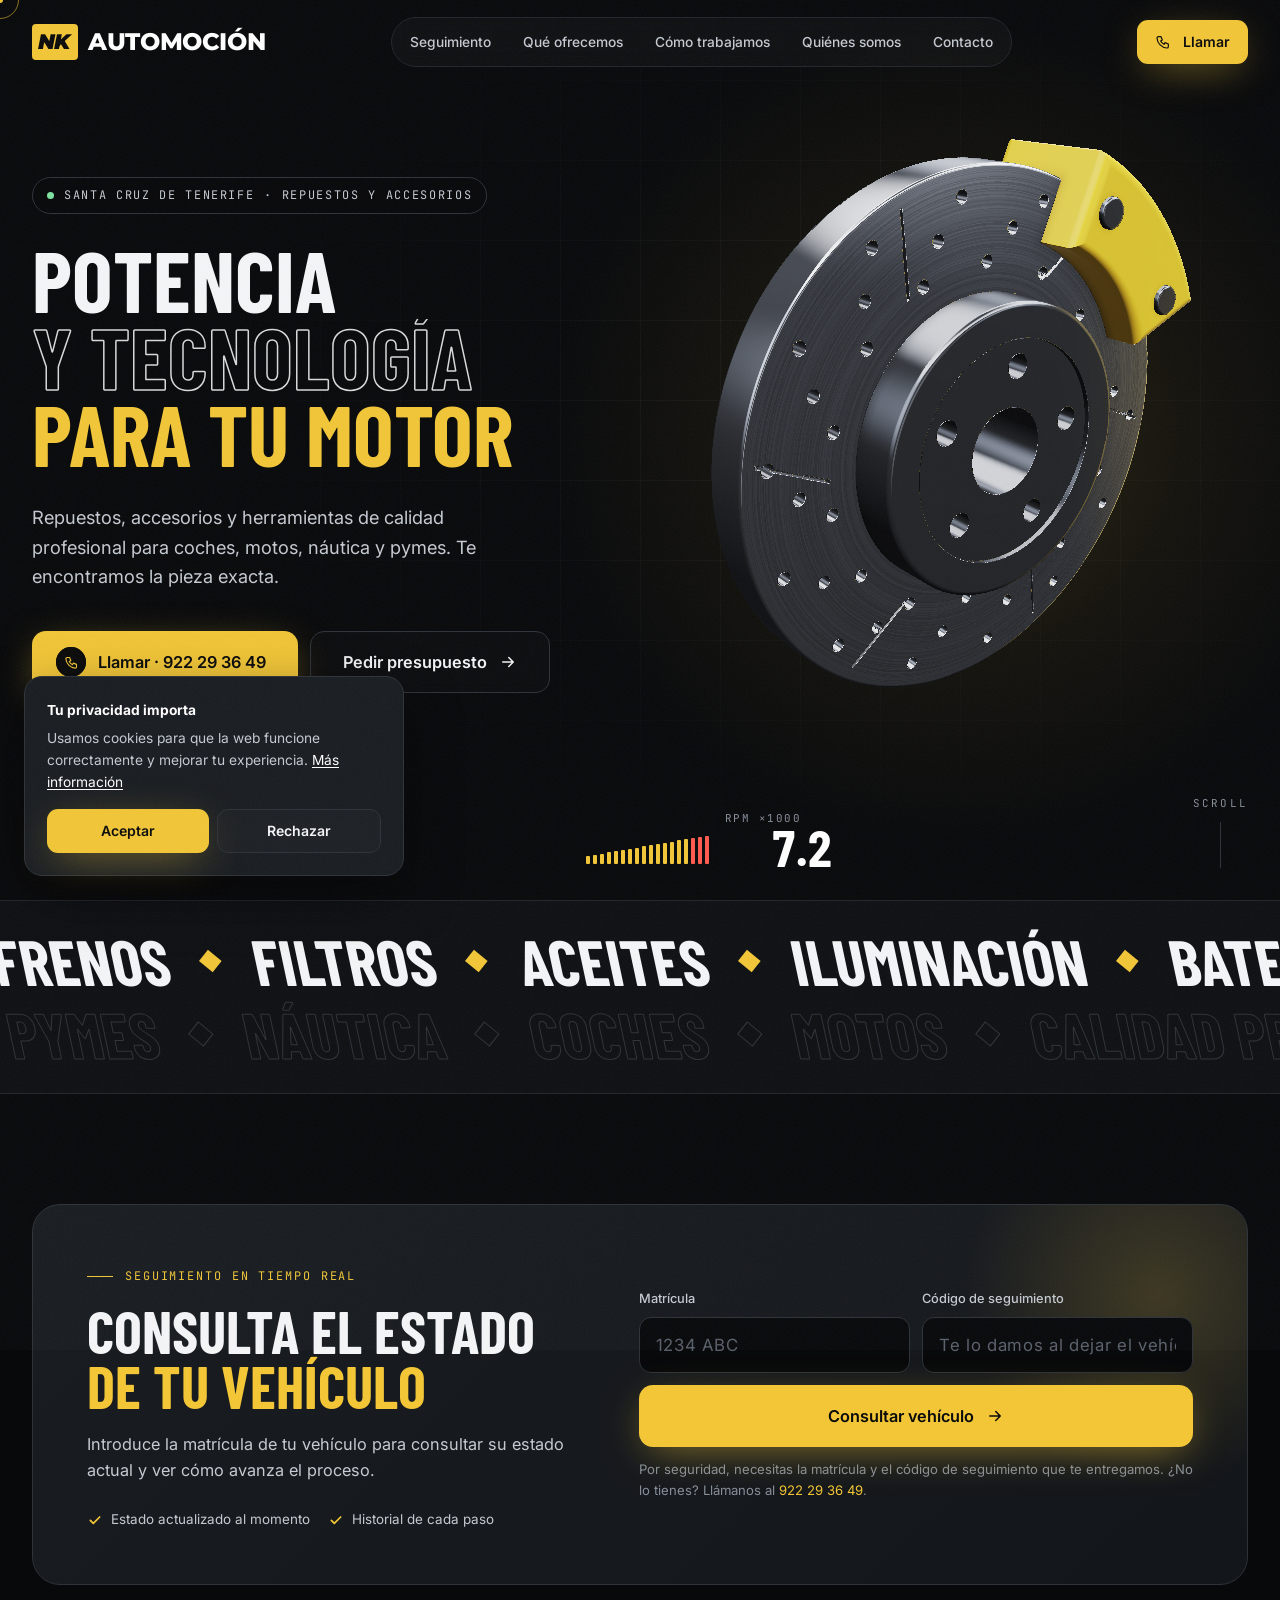
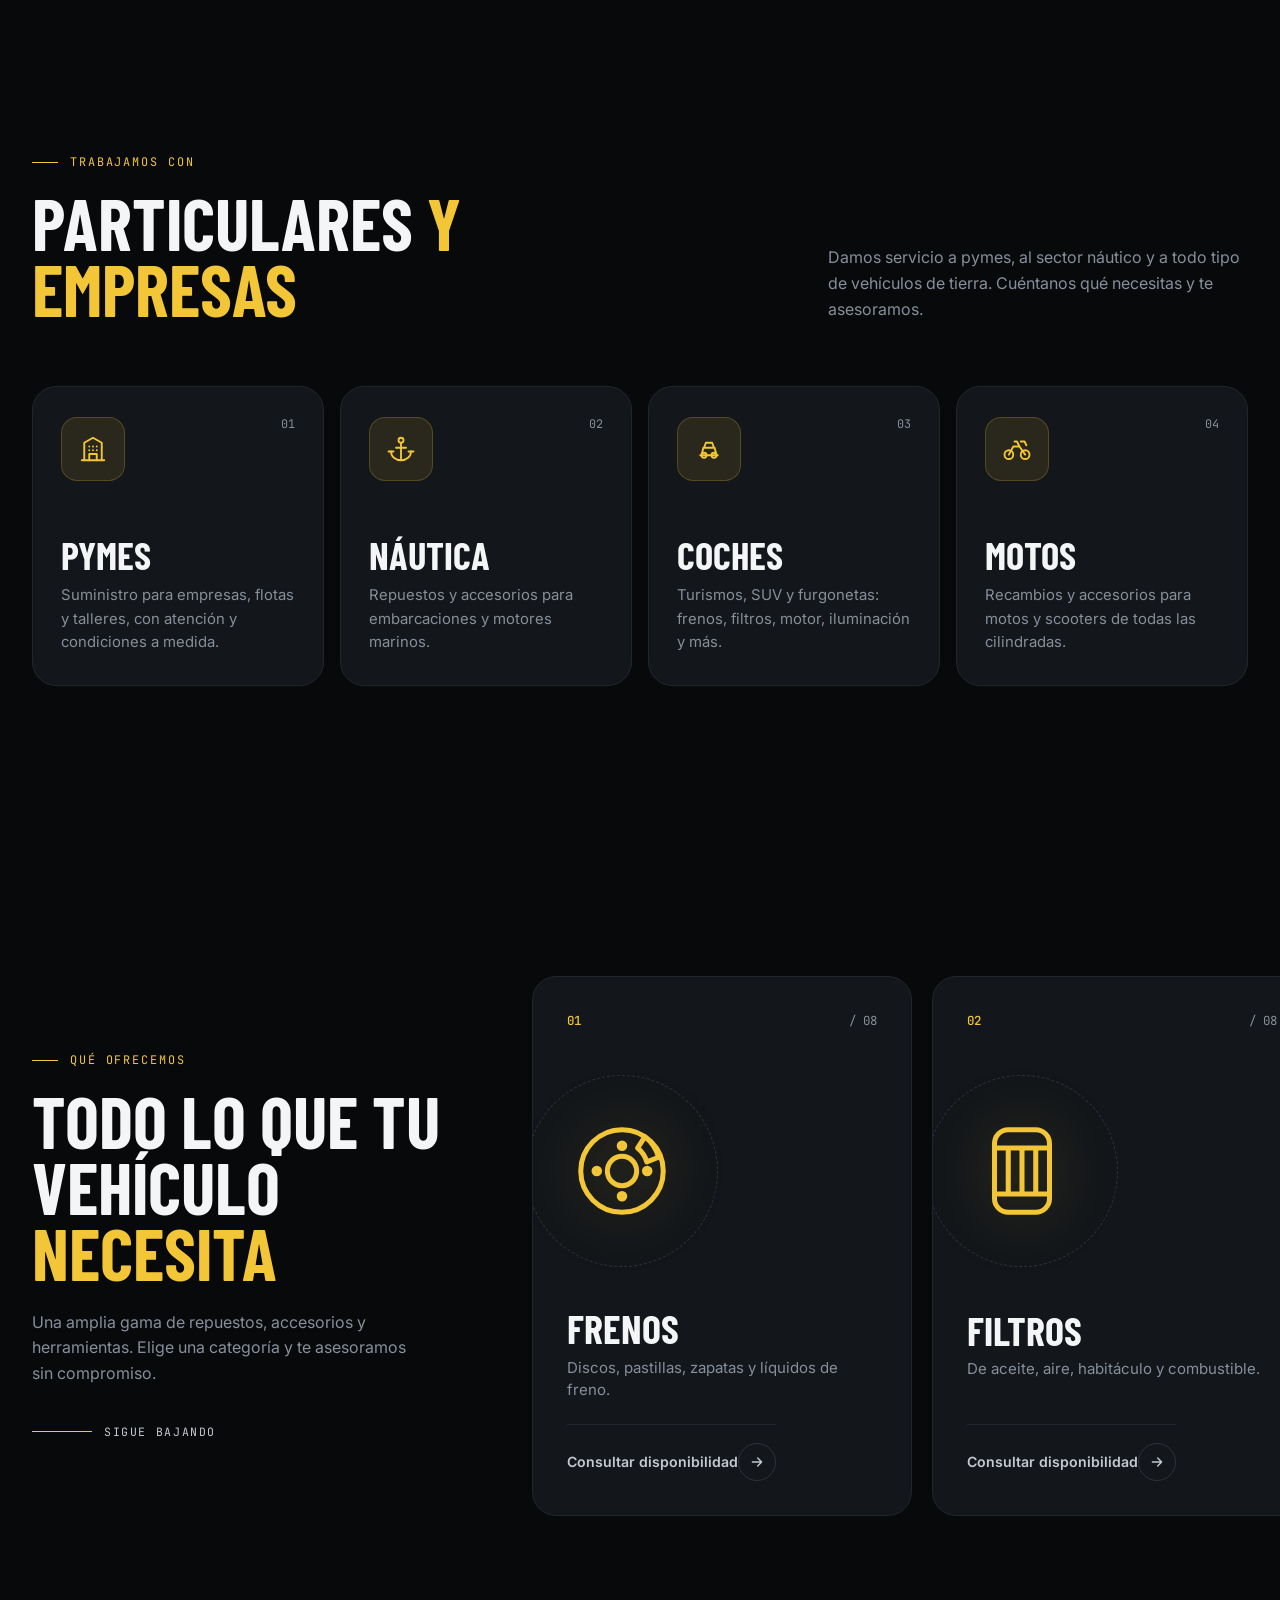
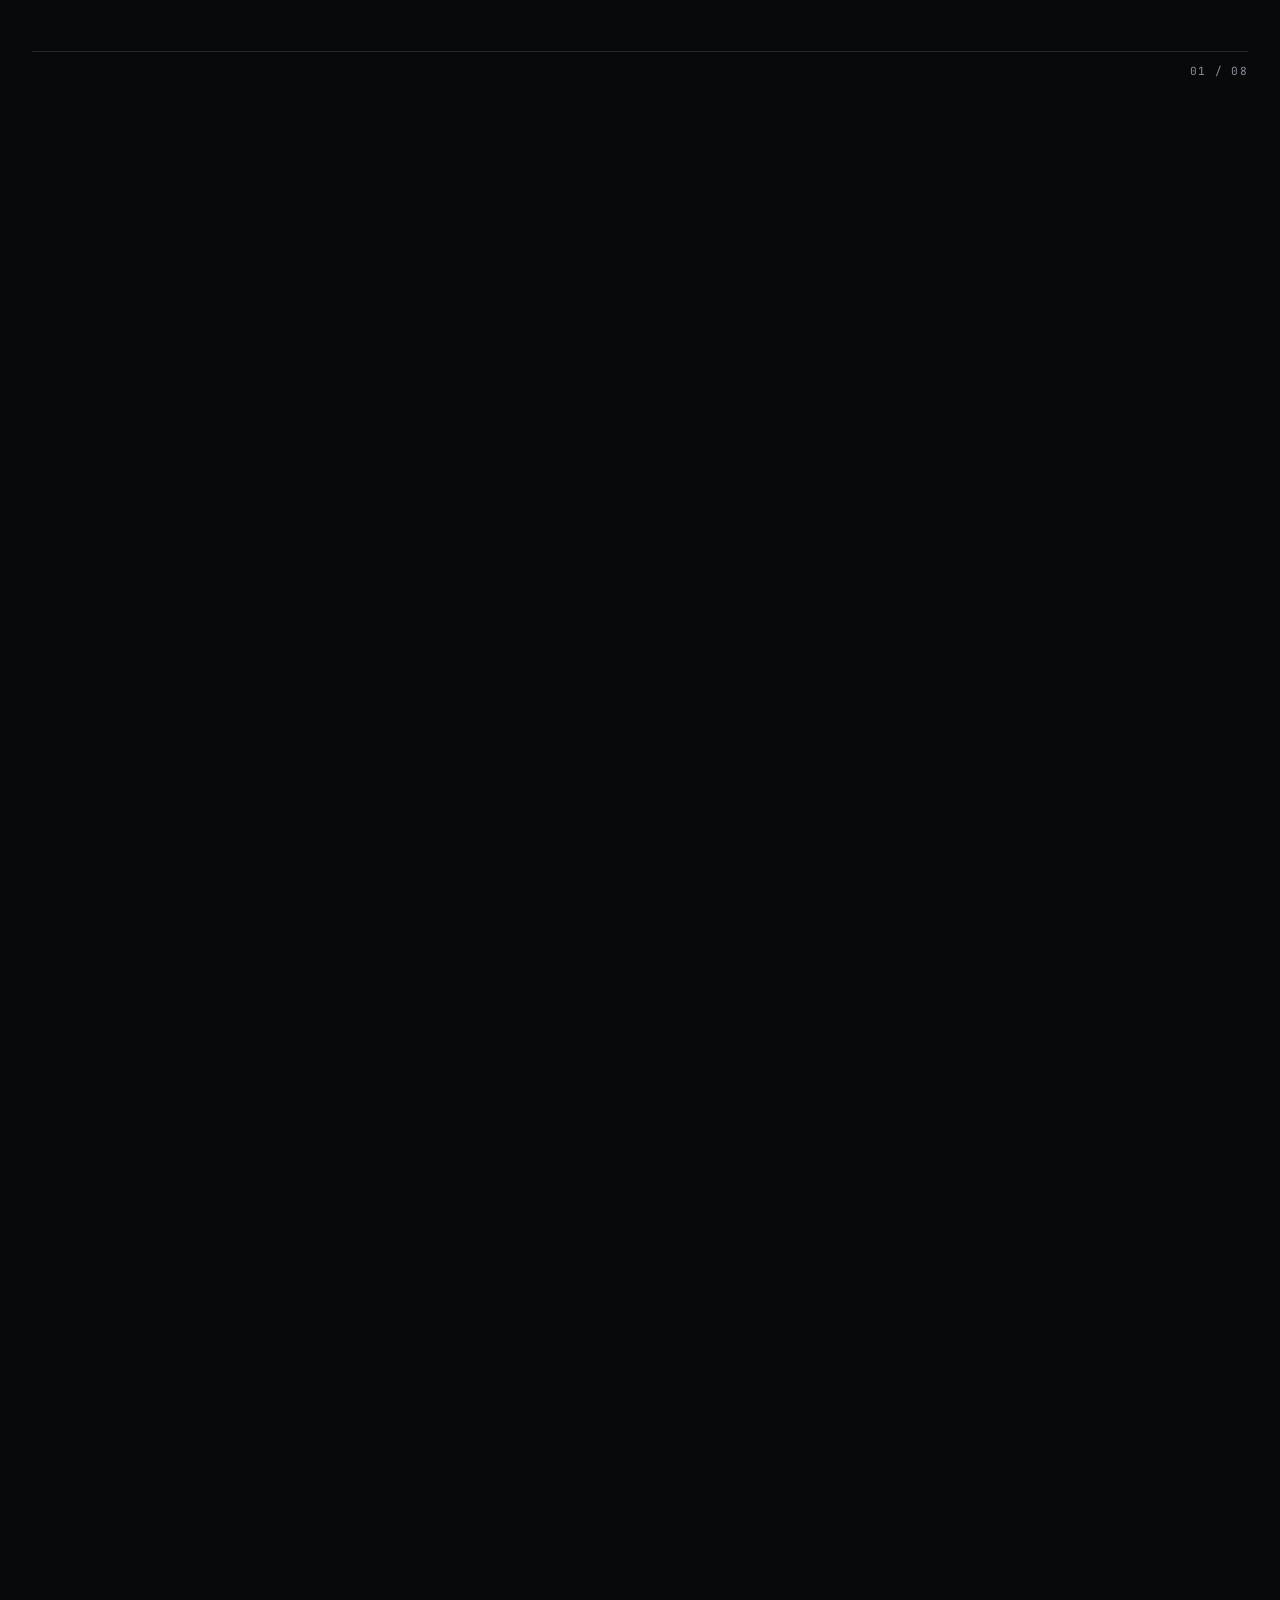
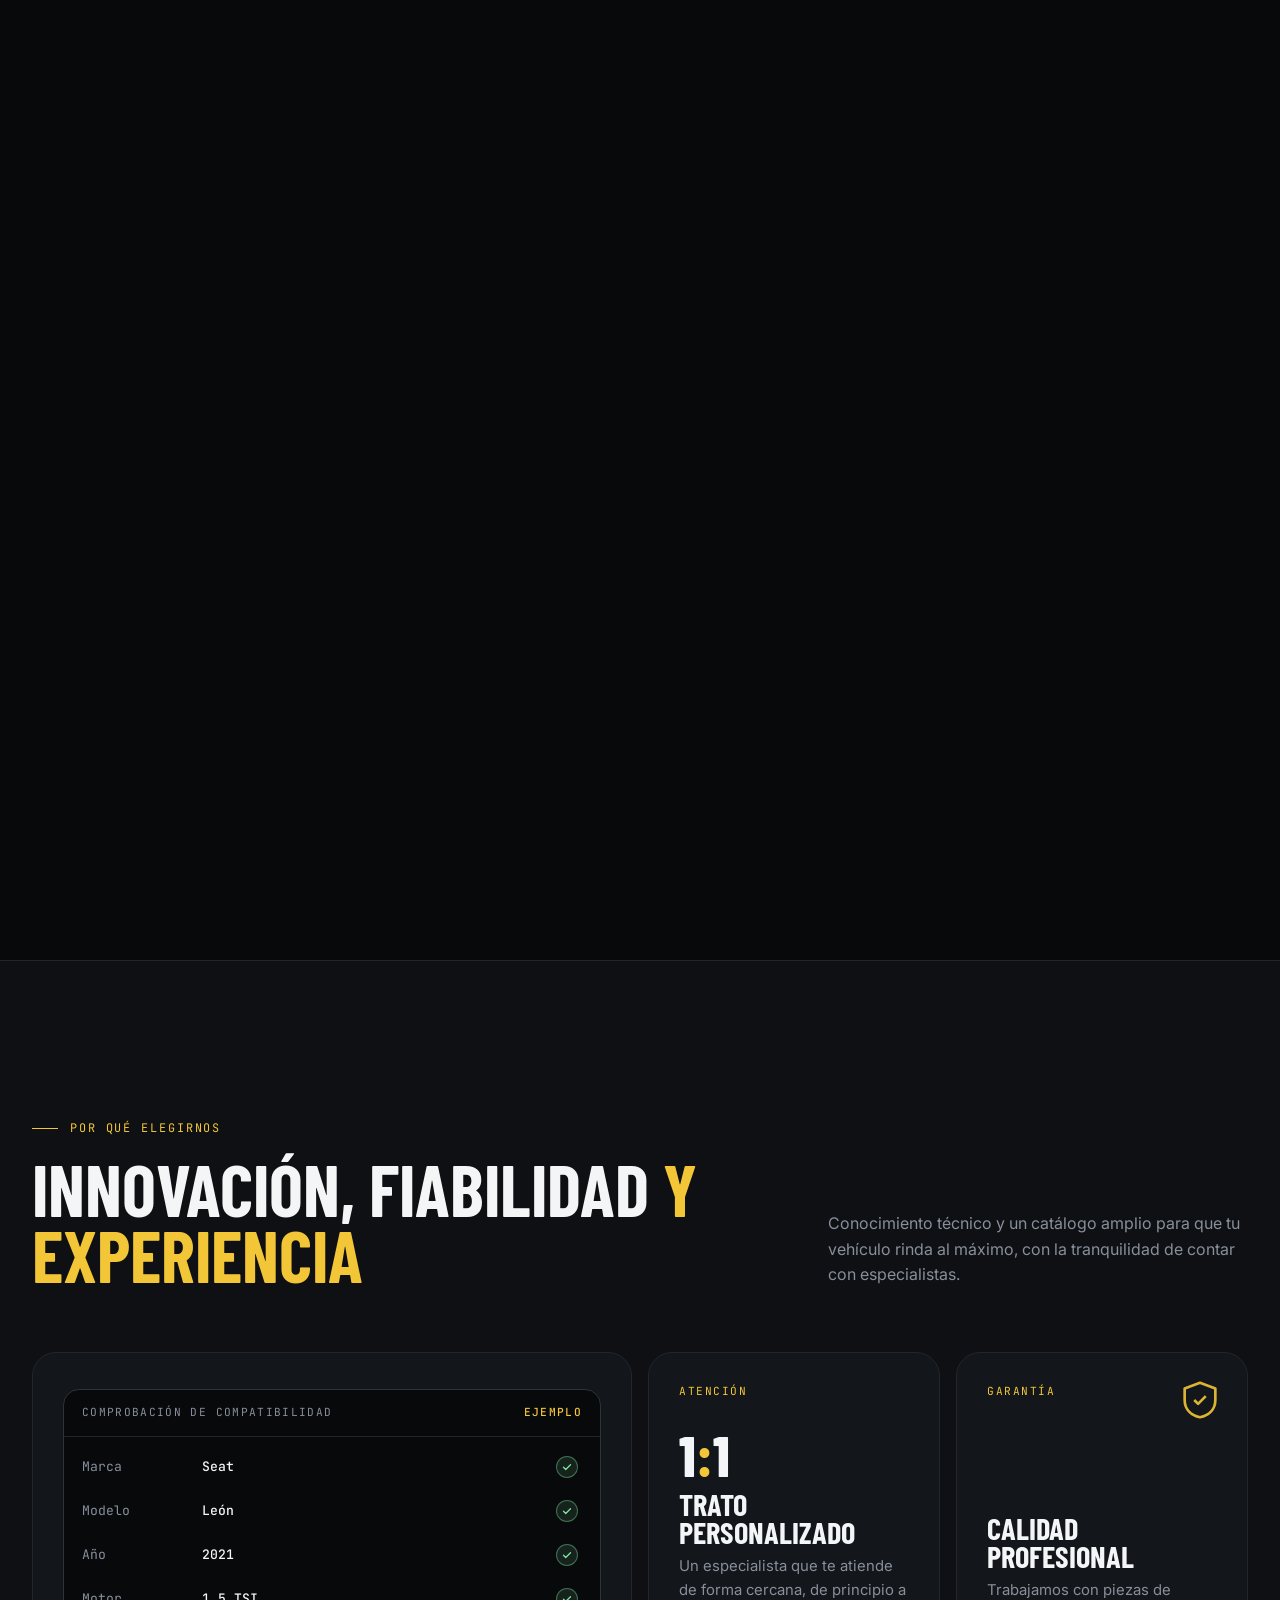
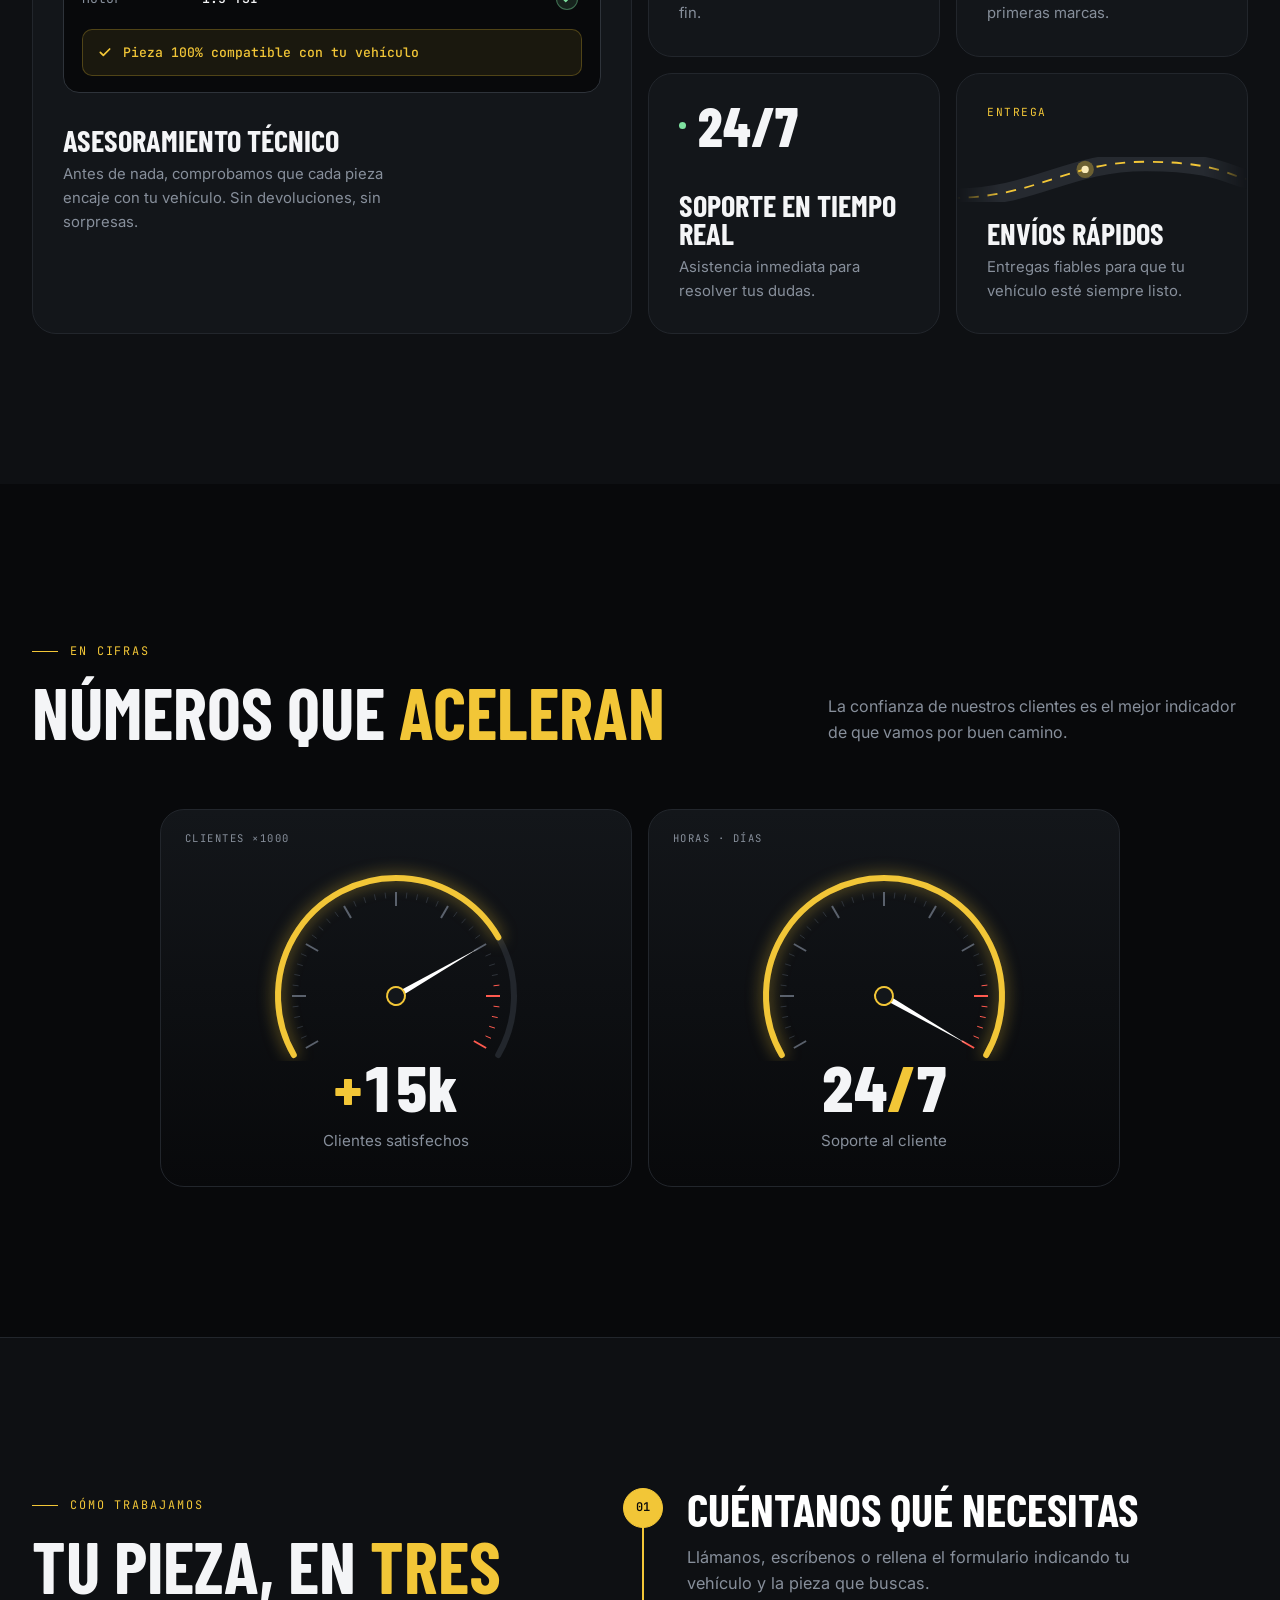
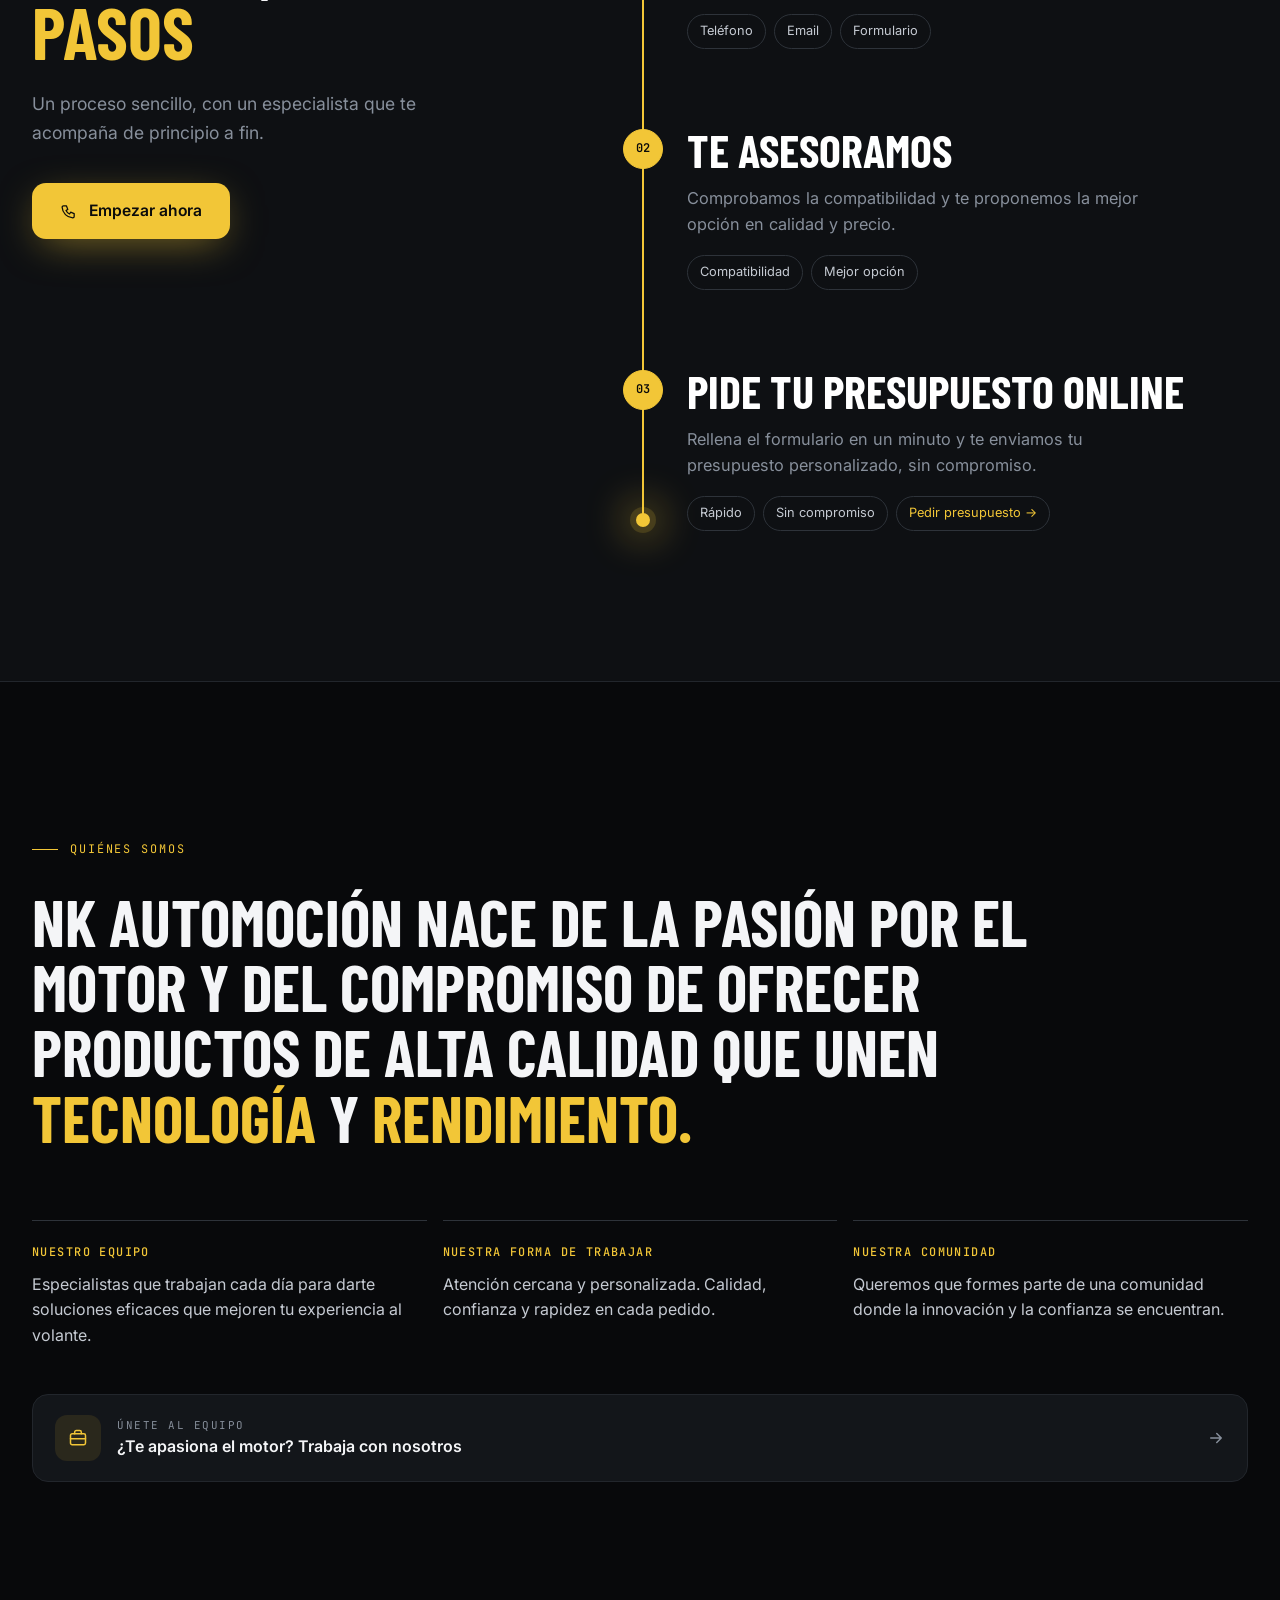
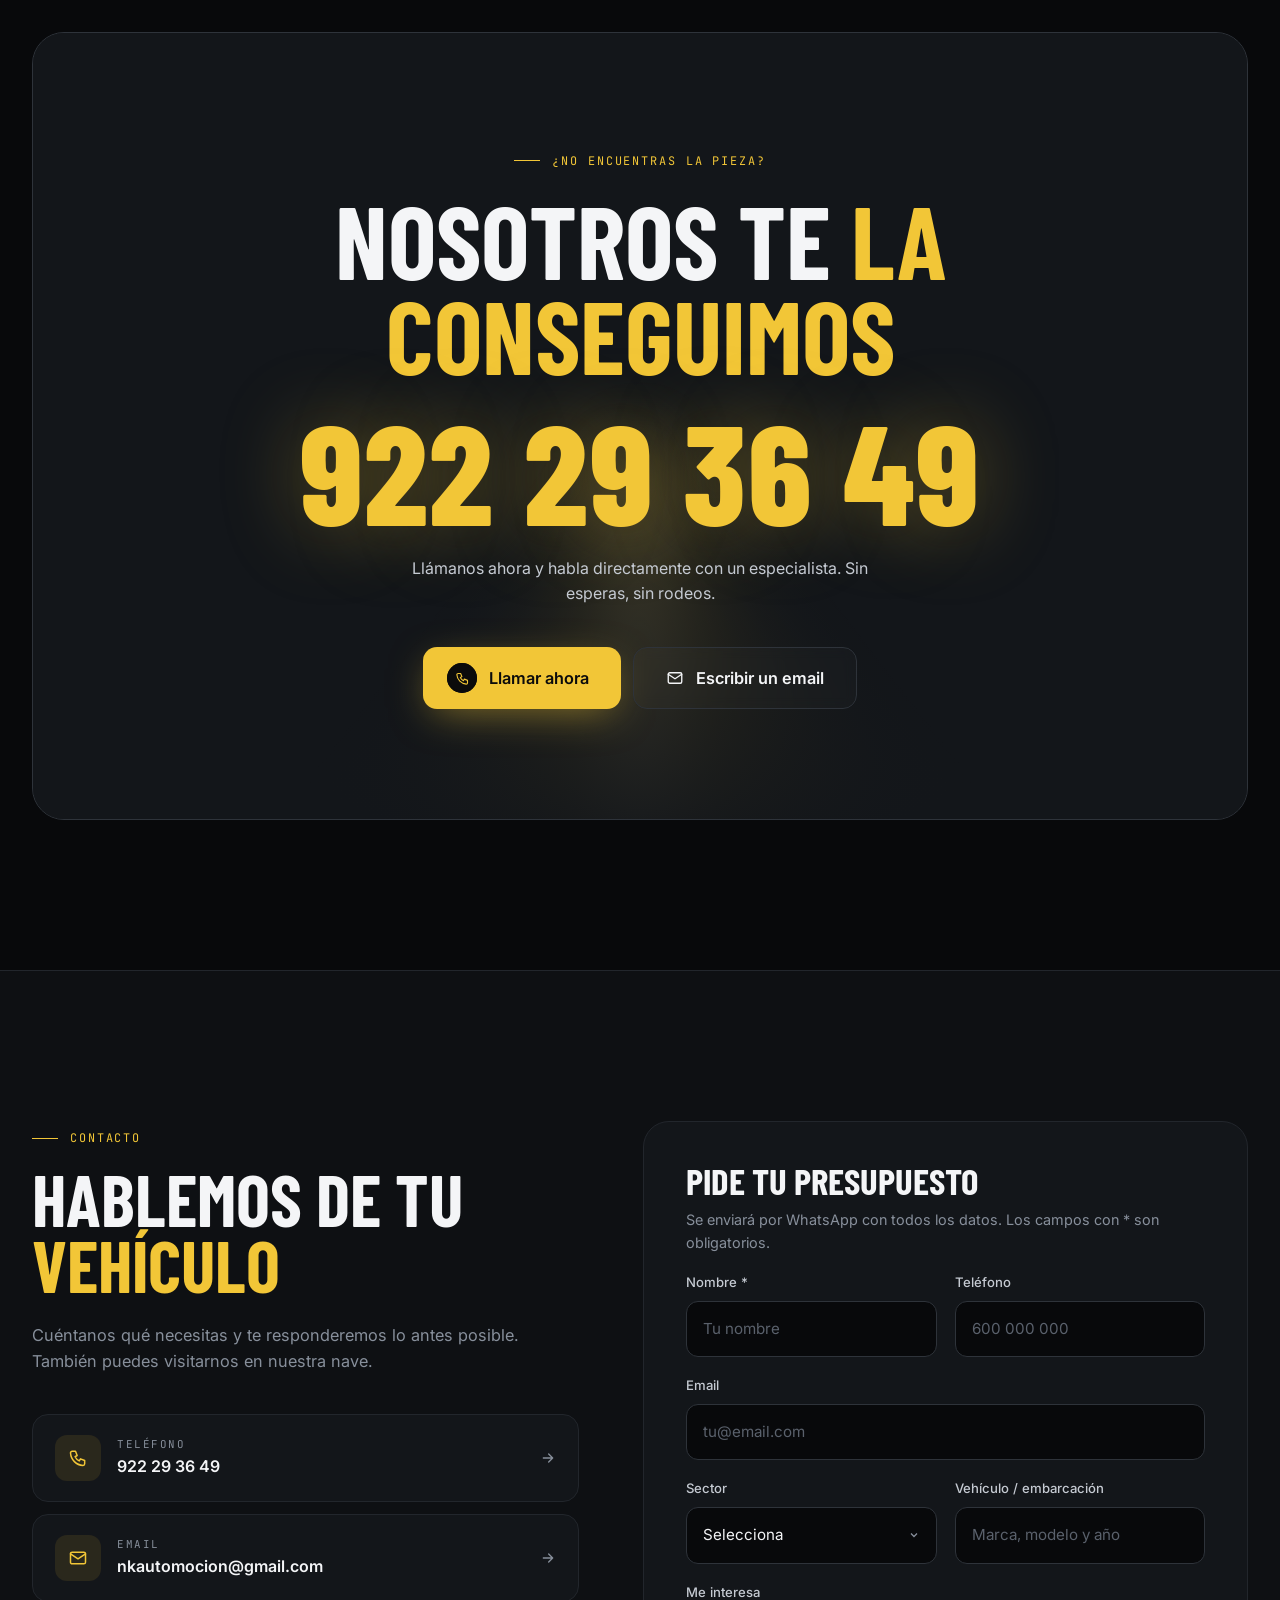
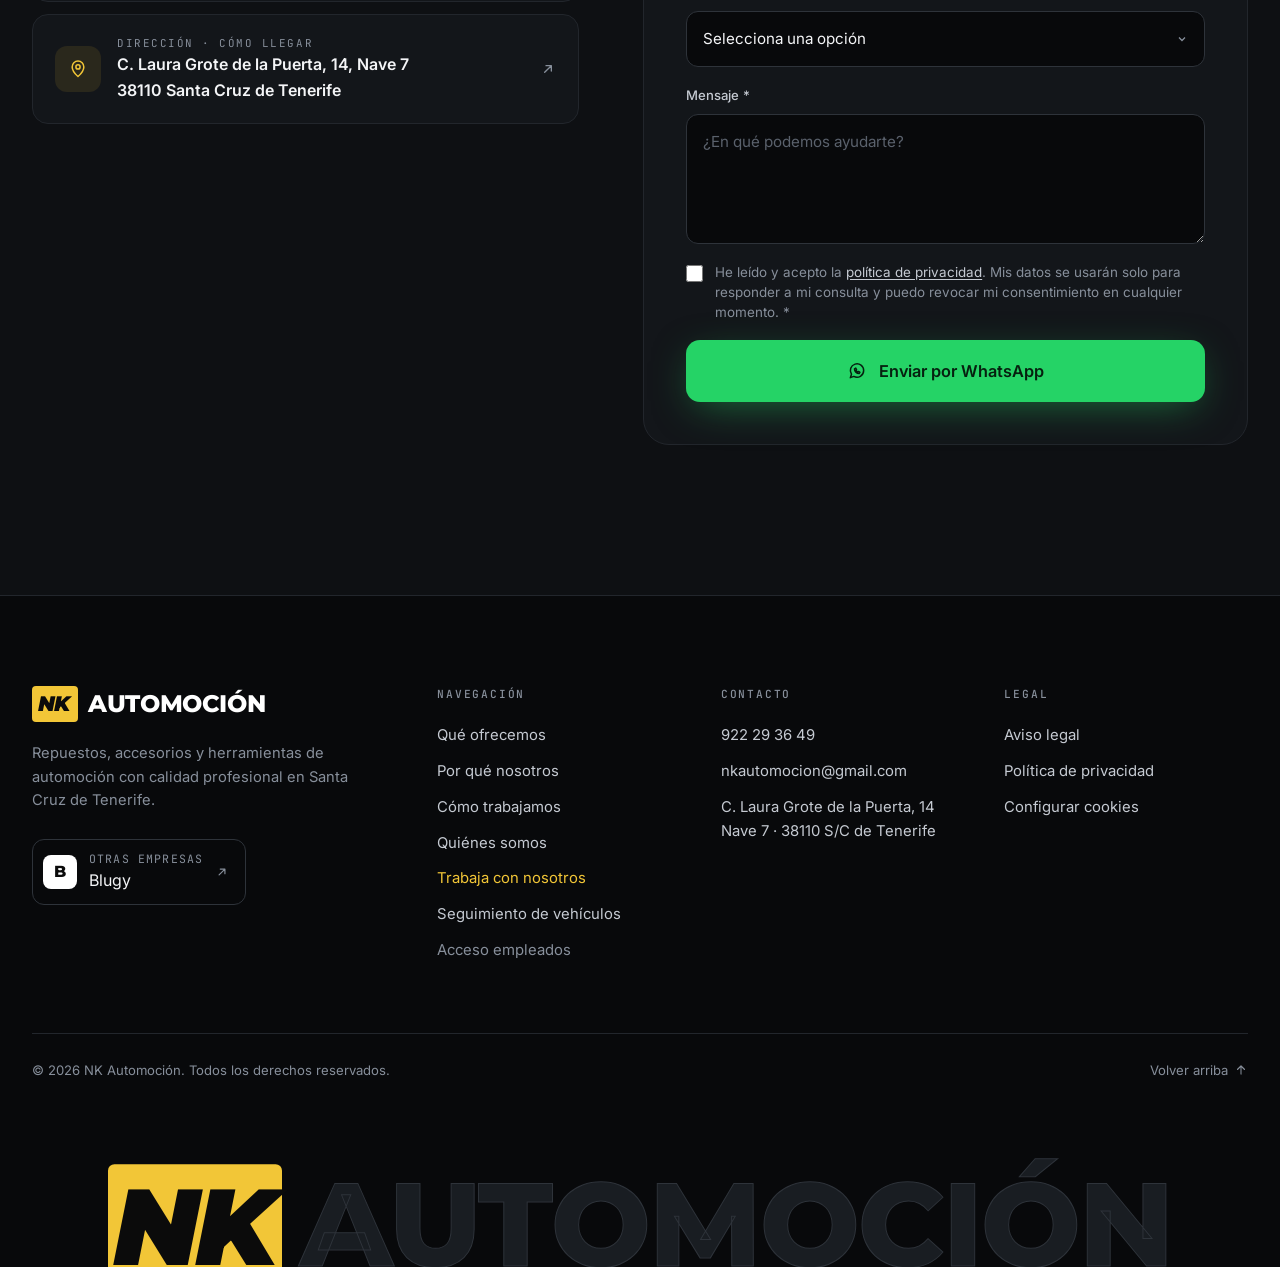
==== commit 7cdaeead: "Menú móvil con scroll y empleo con movimiento - Menú móvil: se puede desplazar, textos más compactos" ====
--- a/index.html
+++ b/index.html
@@ -116,11 +116,17 @@
 .burger{display:none;width:46px;height:46px;border-radius:12px;border:1px solid var(--line-2);place-items:center;background:rgba(8,9,11,.5)}
 
 /* Mobile nav */
-.mnav{position:fixed;inset:0;background:var(--bg);z-index:55;padding:120px 22px 40px;display:flex;flex-direction:column;clip-path:circle(0% at calc(100% - 45px) 42px);transition:clip-path .8s var(--ease)}
+.mnav{position:fixed;inset:0;background:var(--bg);z-index:55;padding:96px 22px calc(30px + env(safe-area-inset-bottom));display:flex;flex-direction:column;overflow-y:auto;-webkit-overflow-scrolling:touch;overscroll-behavior:contain;clip-path:circle(0% at calc(100% - 45px) 42px);transition:clip-path .8s var(--ease)}
 .mnav.open{clip-path:circle(150% at calc(100% - 45px) 42px)}
-.mnav a.ml{font-family:var(--display);text-transform:uppercase;font-size:2.9rem;font-weight:700;line-height:1;padding:14px 0;border-bottom:1px solid var(--line);display:flex;justify-content:space-between;align-items:center}
+.mnav a.ml{font-family:var(--display);text-transform:uppercase;font-size:clamp(1.8rem,8.4vw,2.6rem);font-weight:700;line-height:1;padding:12px 0;flex:none;border-bottom:1px solid var(--line);display:flex;justify-content:space-between;align-items:center}
 .mnav a.ml span{font-family:var(--mono);font-size:.75rem;color:var(--accent);font-weight:500}
-.mnav .btn{margin-top:auto;width:100%}
+.mnav .btn{margin-top:26px;width:100%;flex:none}
+.mnav a.hot{color:var(--accent)}
+.mnav a.hot b{font-weight:inherit;background:linear-gradient(90deg,var(--accent) 0%,#fff 45%,var(--accent) 60%);background-size:220% 100%;-webkit-background-clip:text;background-clip:text;color:transparent;animation:hotShine 2.8s linear infinite}
+.mnav a.hot span{background:var(--accent);color:var(--ink)!important;padding:3px 7px;border-radius:5px;font-weight:700!important;animation:hotPulse 1.6s ease-in-out infinite}
+@keyframes hotShine{to{background-position:-220% 0}}
+@keyframes hotPulse{50%{transform:scale(1.12)}}
+body.menu-open .callbar{display:none!important}
 
 /* ===== HERO ===== */
 .hero{position:relative;min-height:100vh;min-height:100svh;display:flex;align-items:center;overflow:hidden;isolation:isolate;padding:120px 0 150px}
@@ -526,7 +532,7 @@
   <a class="ml" href="#como-trabajamos">Cómo trabajamos <span>03</span></a>
   <a class="ml" href="#nosotros">Quiénes somos <span>04</span></a>
   <a class="ml" href="#contacto">Contacto <span>05</span></a>
-  <a class="ml" href="trabaja-con-nosotros.html">Trabaja con nosotros <span>06</span></a>
+  <a class="ml hot" href="trabaja-con-nosotros.html"><b>Trabaja con nosotros</b> <span>Empleo</span></a>
   <a class="btn btn-primary btn-lg" href="tel:+34922293649"><svg width="18" height="18"><use href="#i-phone"/></svg>Llamar al 922 29 36 49</a>
 </nav>
 
@@ -1179,7 +1185,7 @@
 
 /* ========== MENÚ MÓVIL ========== */
 const mnav=$('#mnav'),burger=$('#burger'),bp=$('#burgerPath');
-function toggleMenu(o){mnav.classList.toggle('open',o);burger.setAttribute('aria-expanded',o);bp.setAttribute('d',o?'M6 6l12 12M18 6 6 18':'M4 8h16M4 16h16');document.body.style.overflow=o?'hidden':''}
+function toggleMenu(o){mnav.classList.toggle('open',o);burger.setAttribute('aria-expanded',o);bp.setAttribute('d',o?'M6 6l12 12M18 6 6 18':'M4 8h16M4 16h16');document.body.style.overflow=o?'hidden':'';document.body.classList.toggle('menu-open',o)}
 burger.onclick=()=>toggleMenu(!mnav.classList.contains('open'));
 mnav.querySelectorAll('a').forEach(a=>a.addEventListener('click',()=>toggleMenu(false)));
 
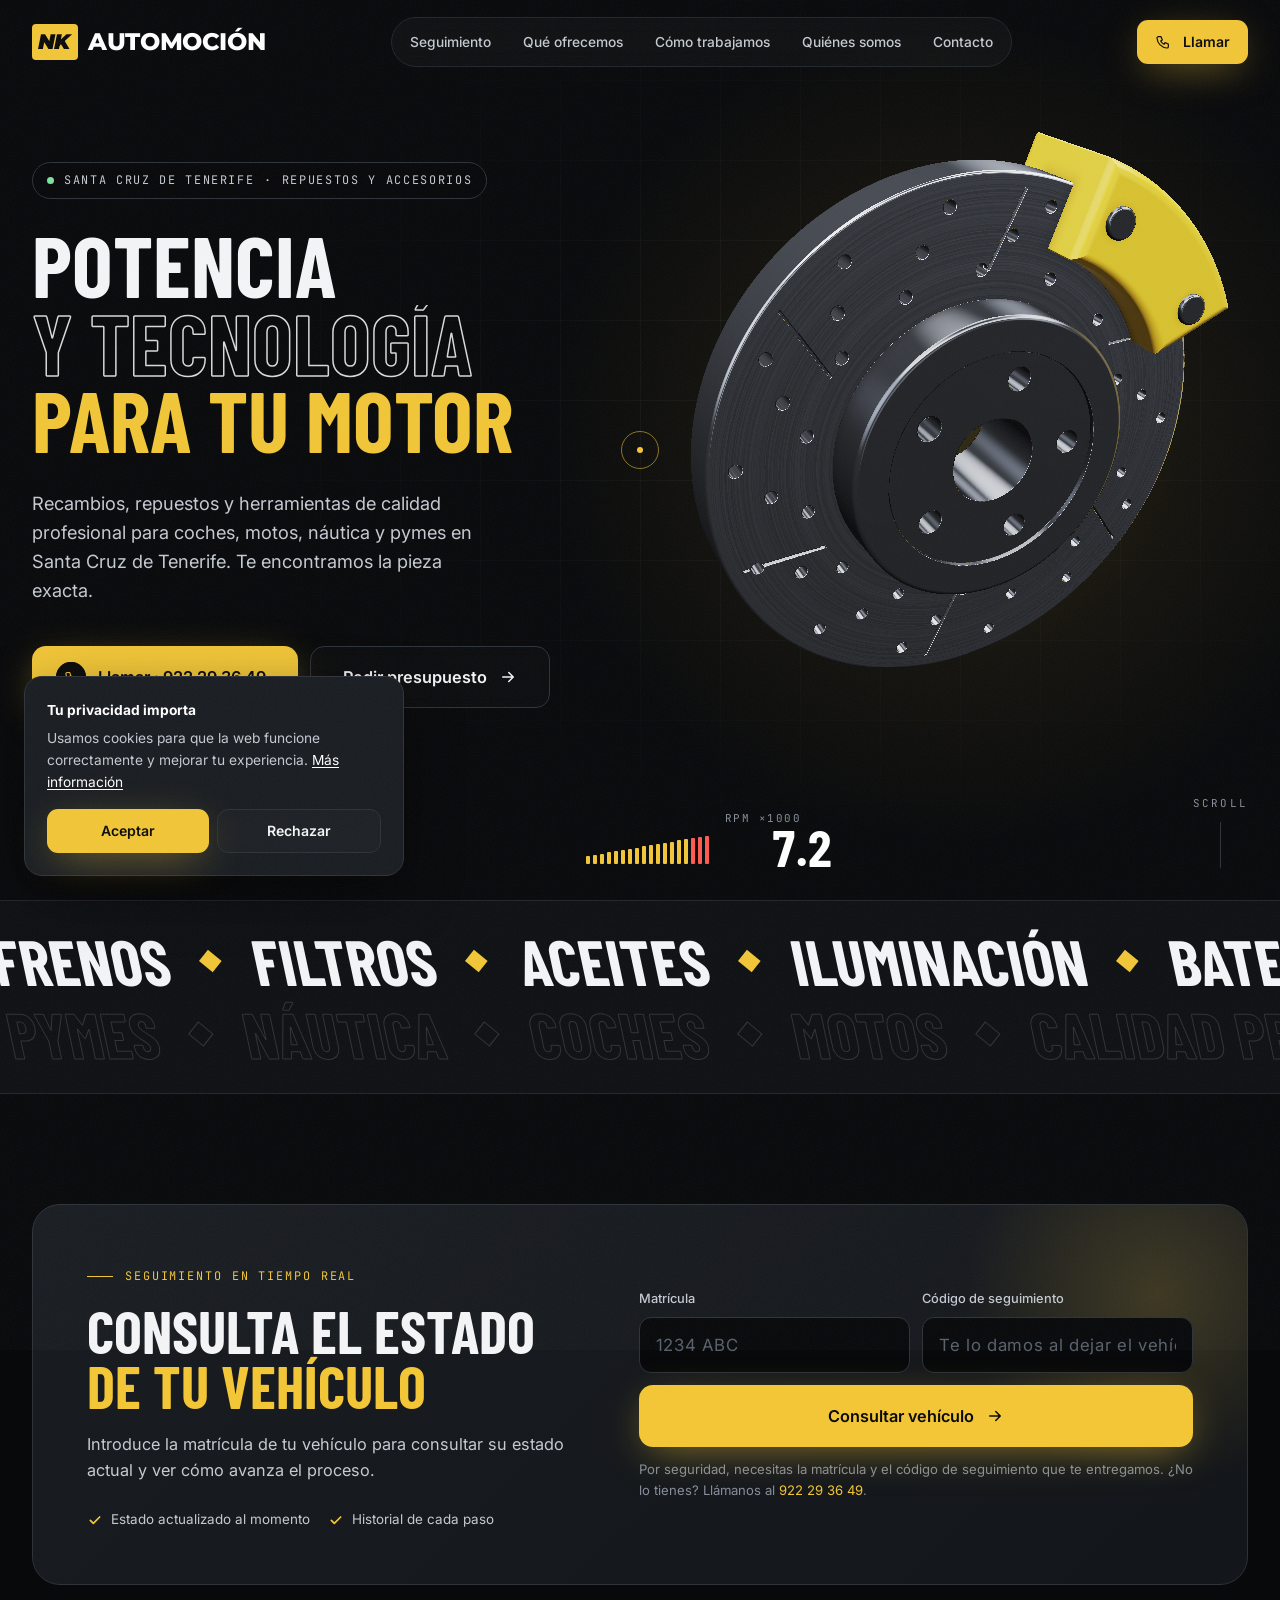
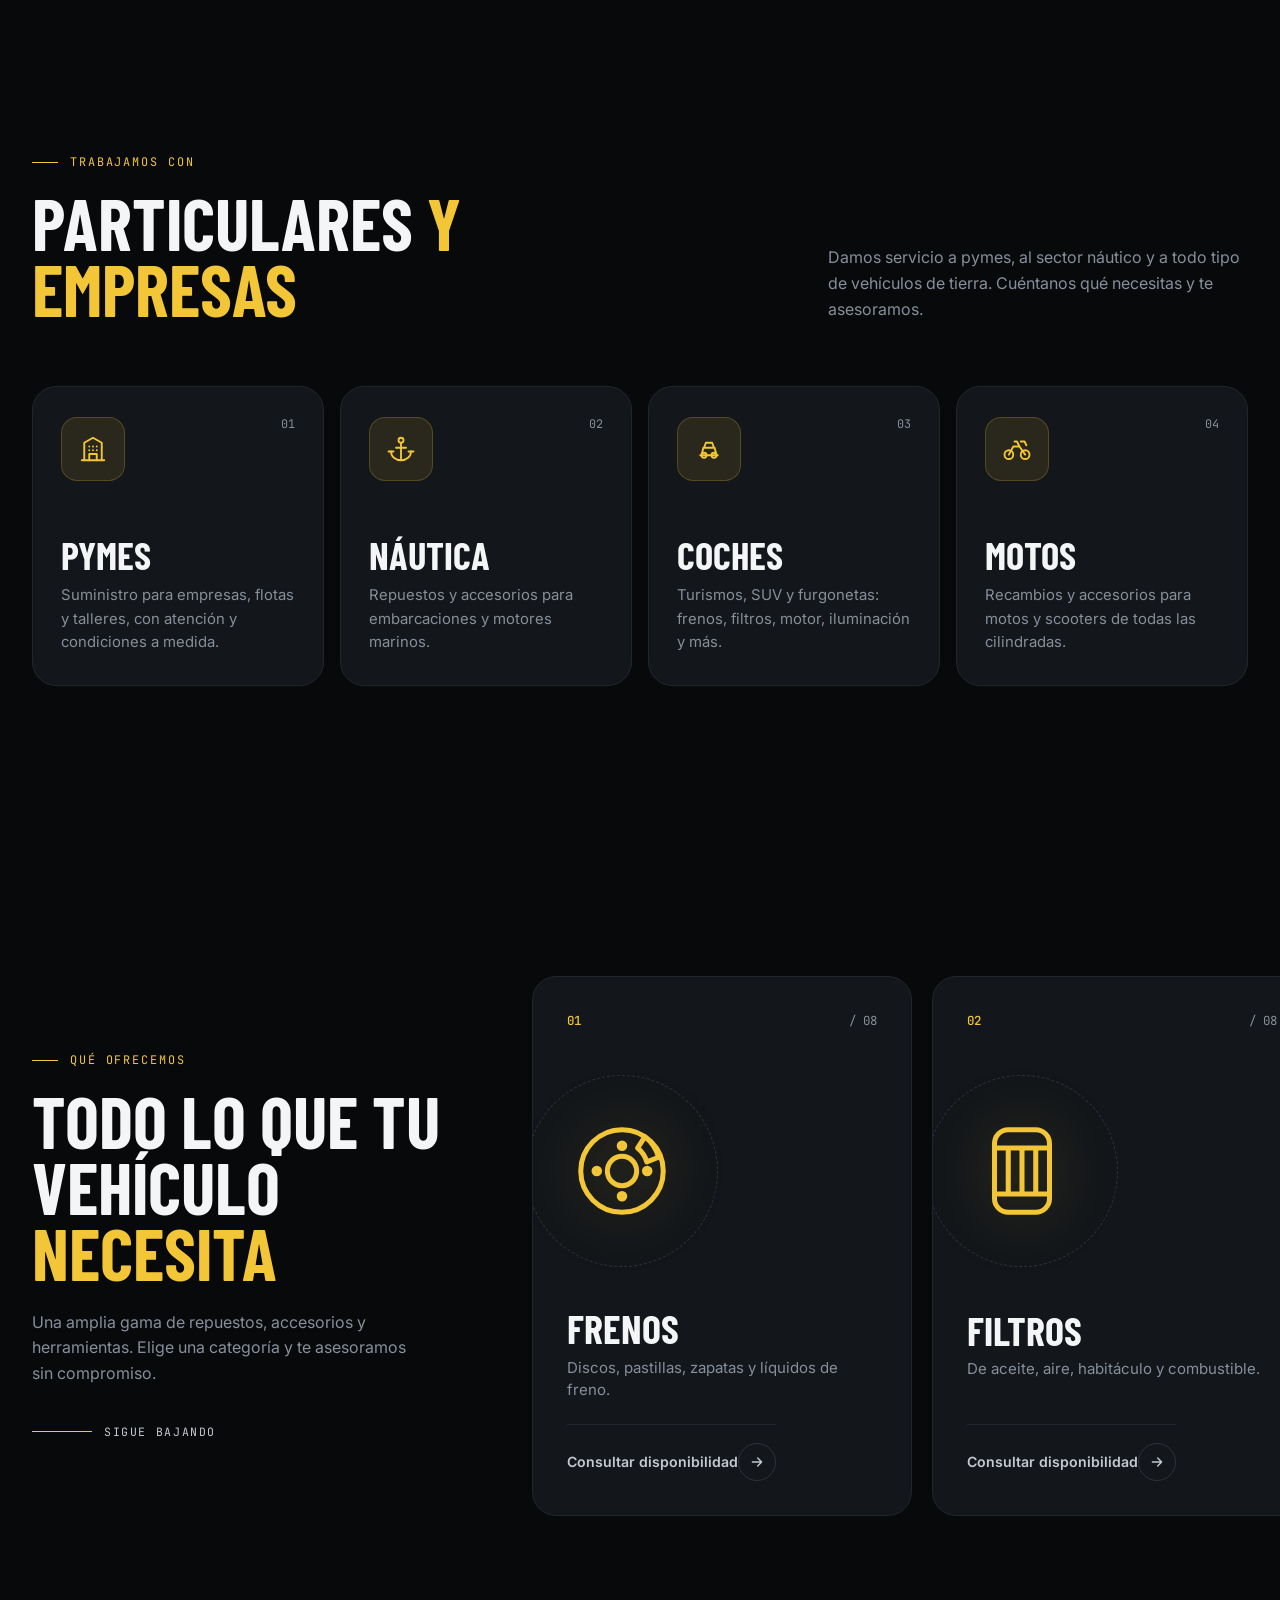
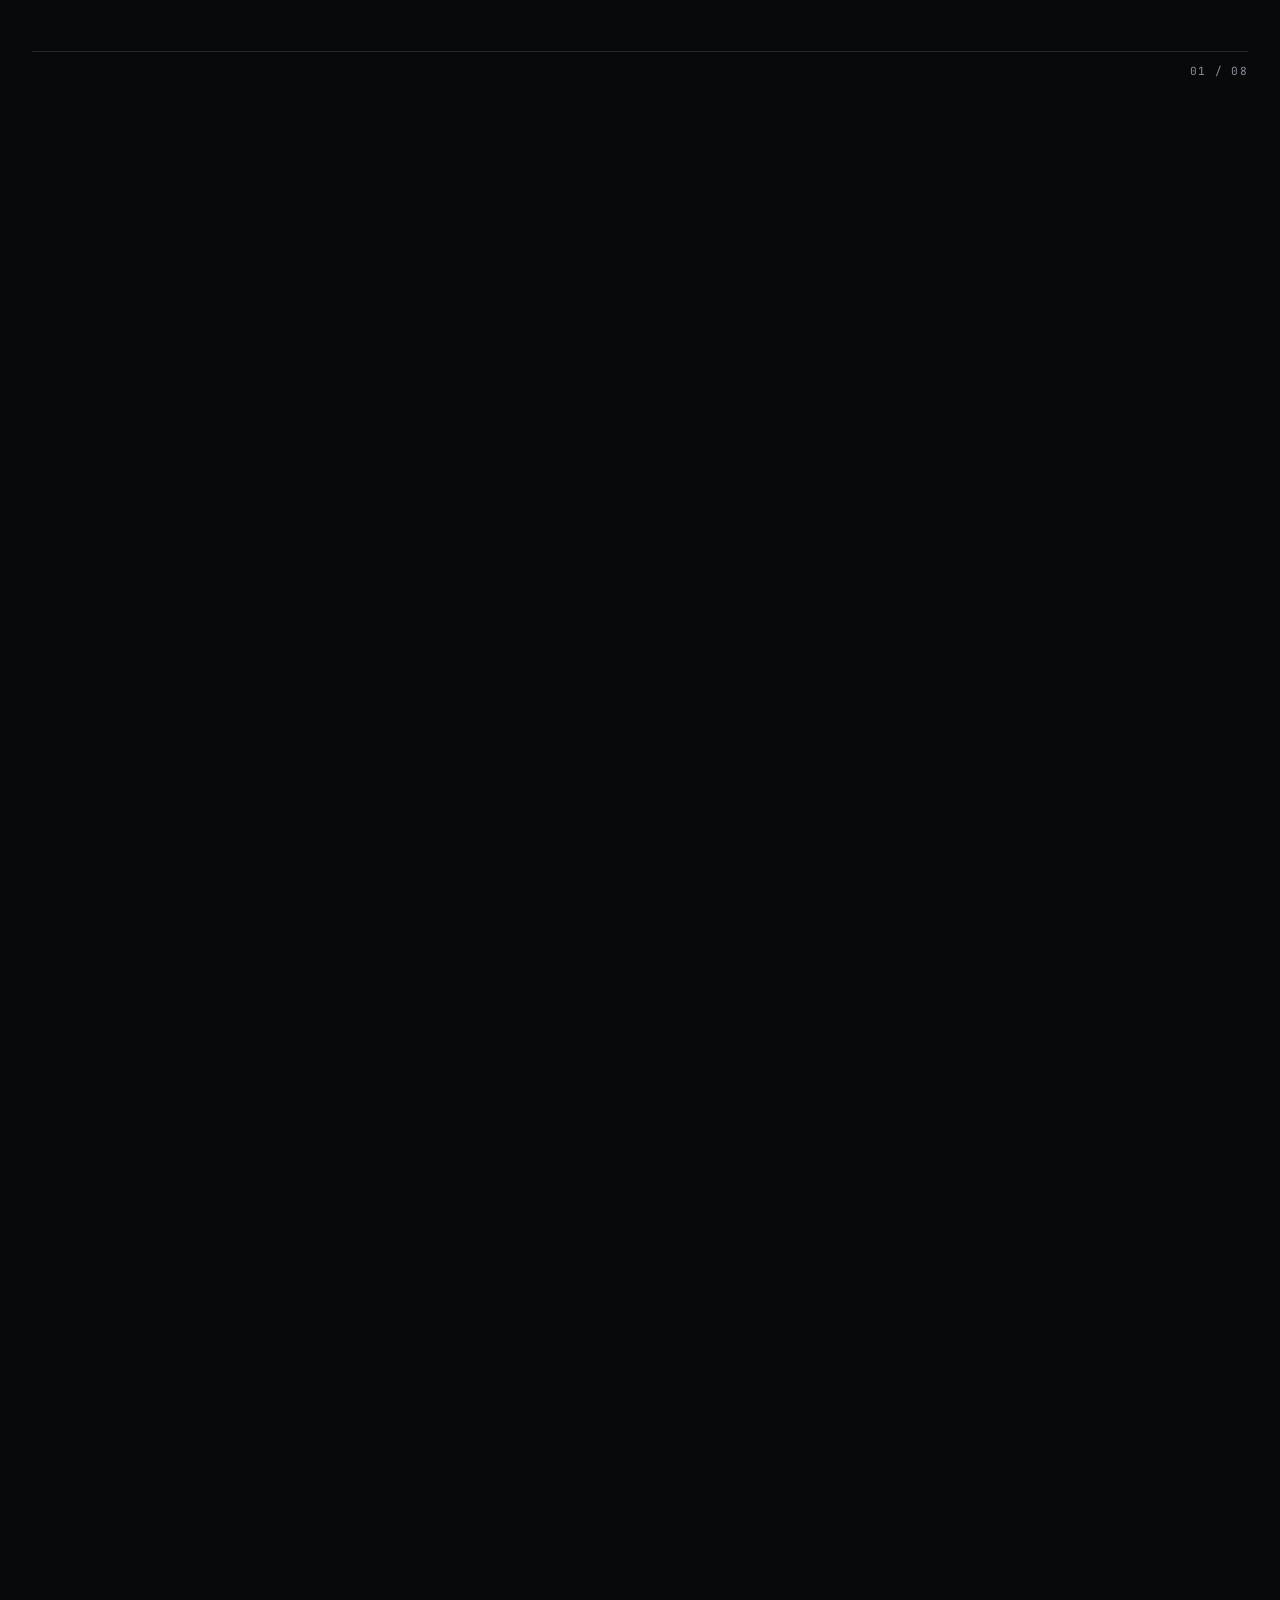
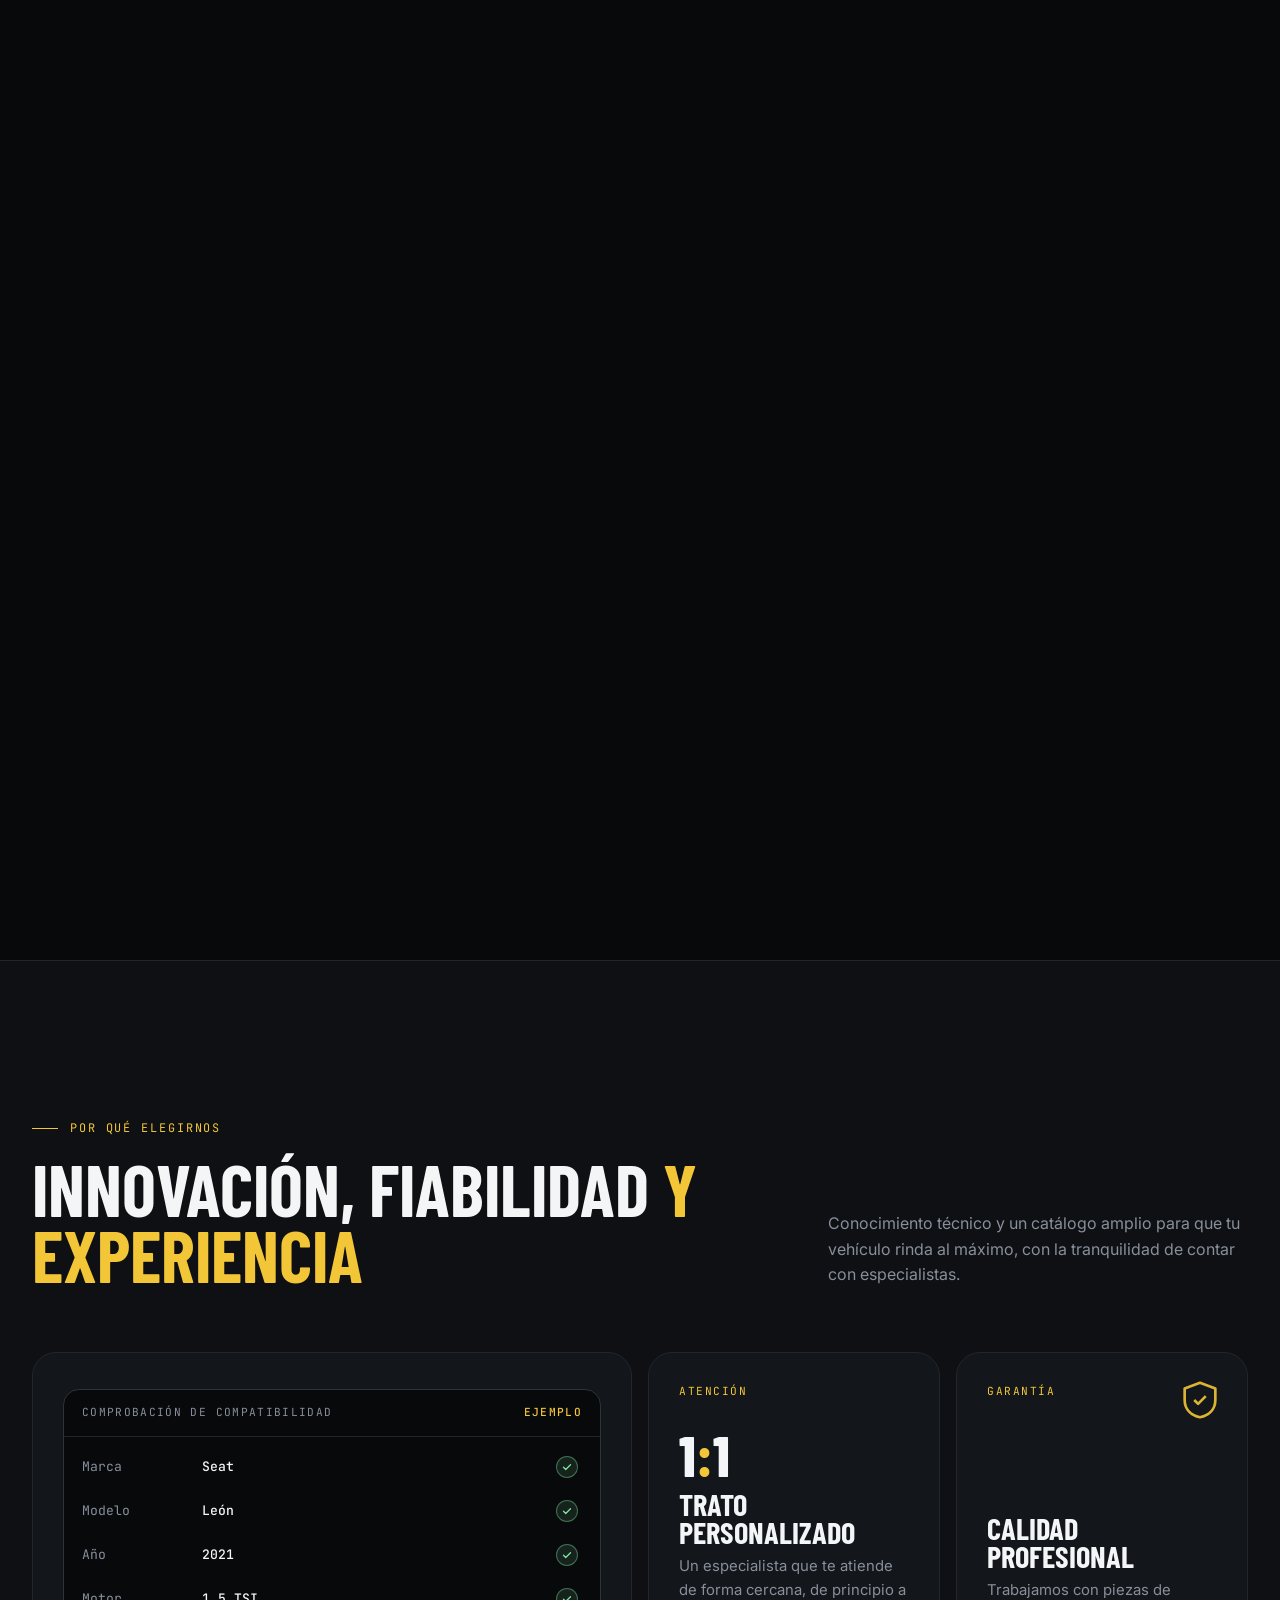
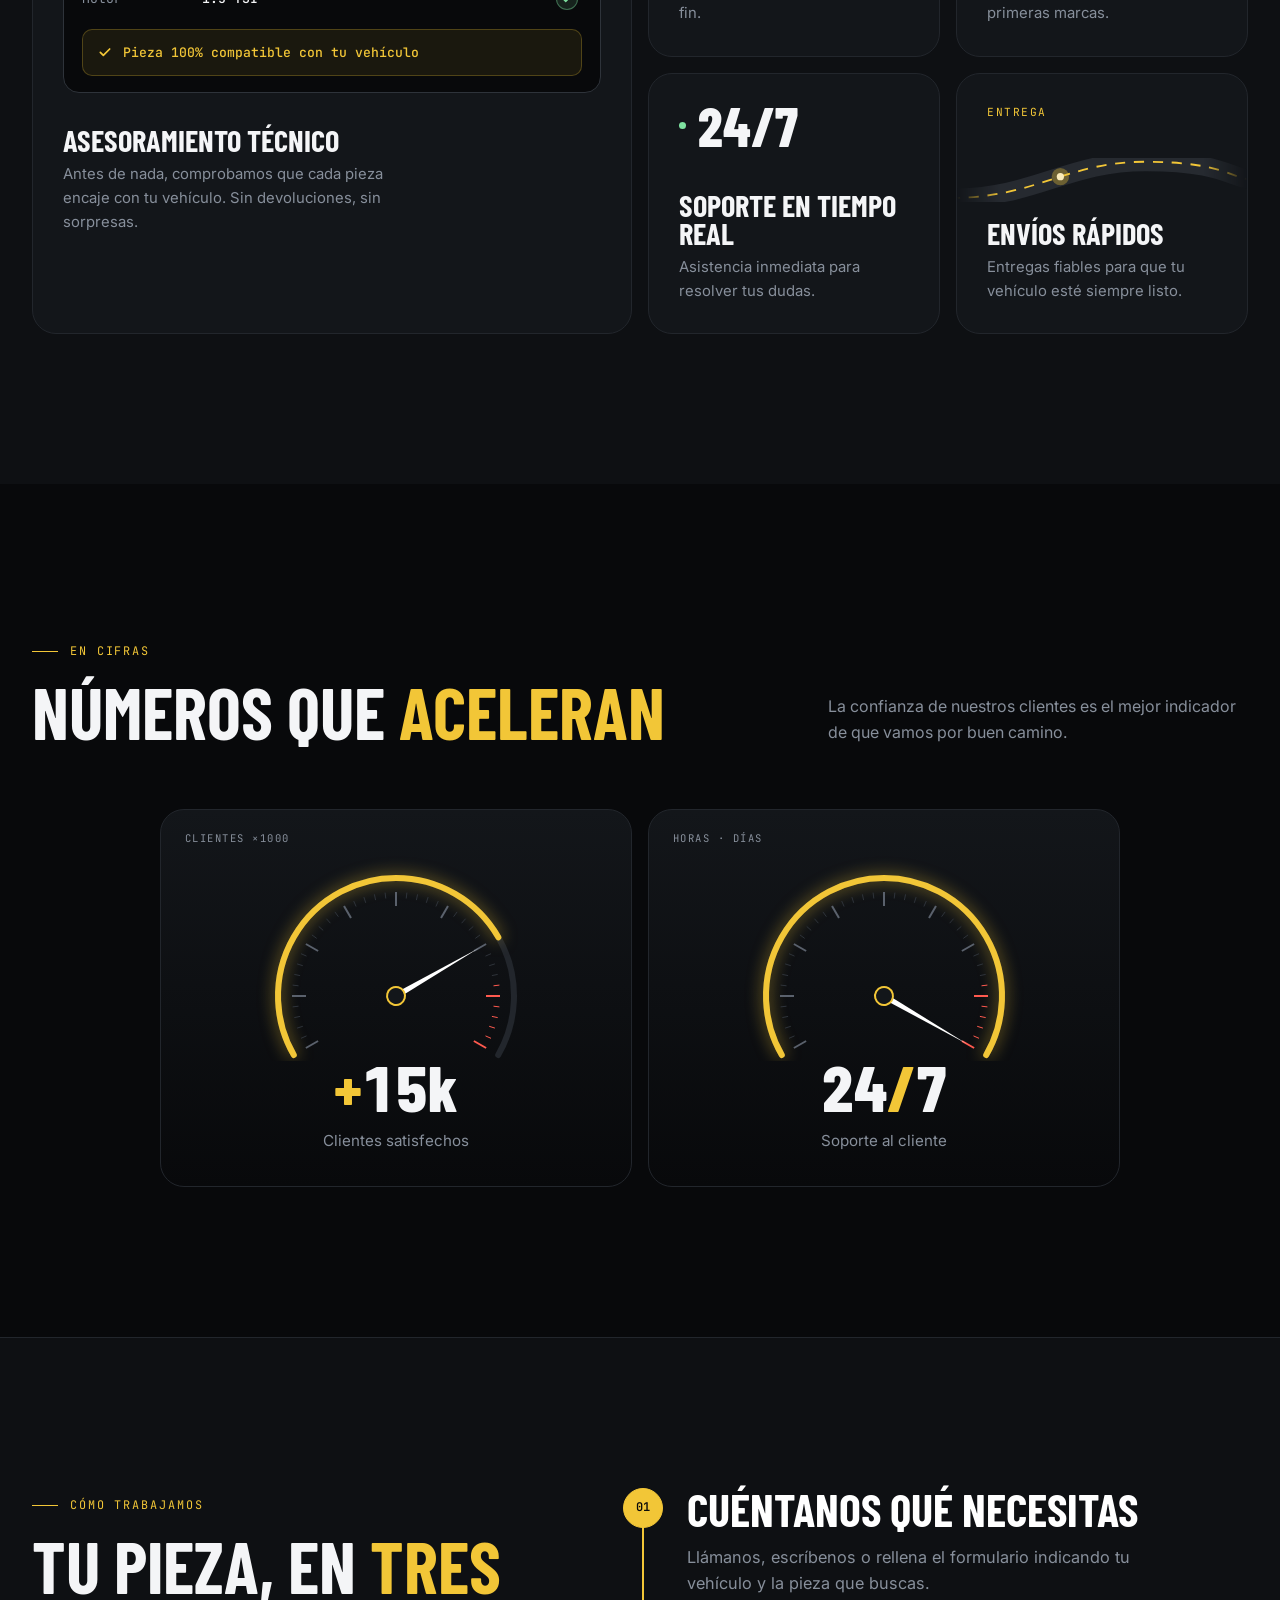
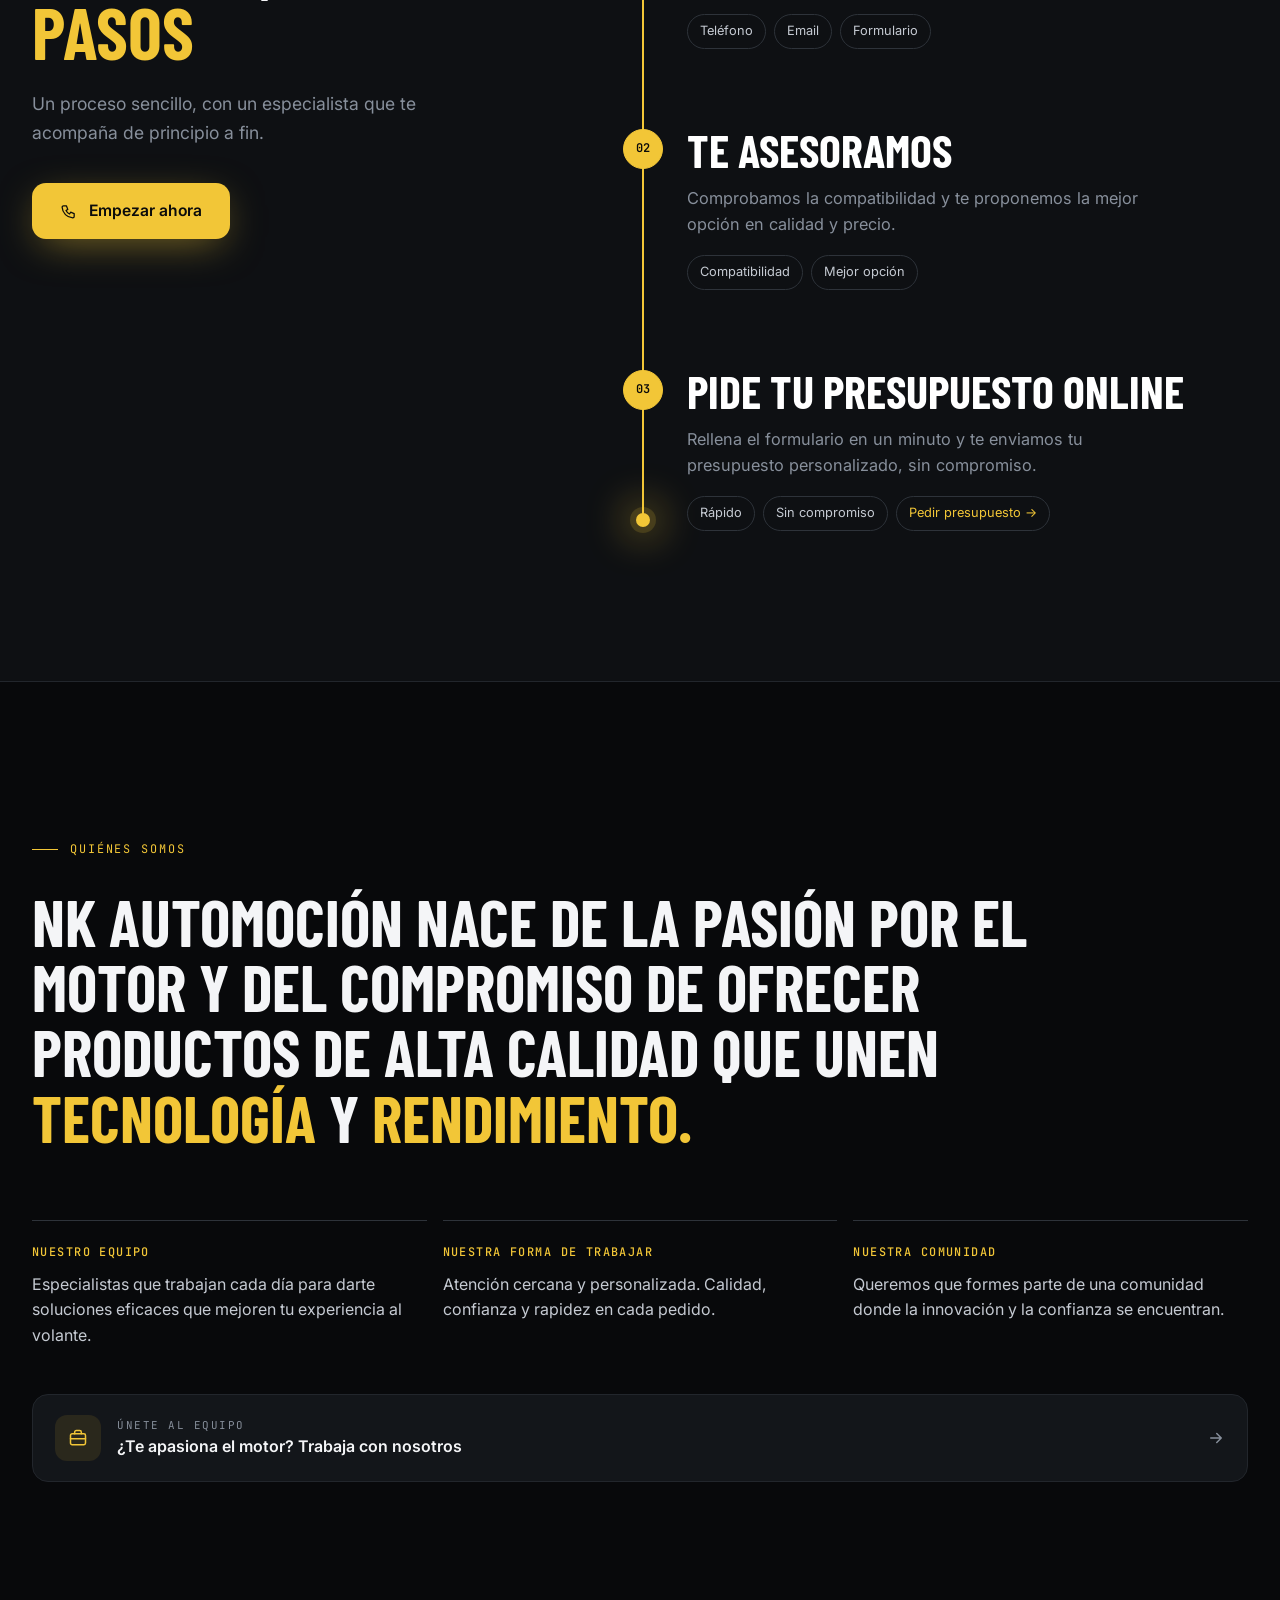
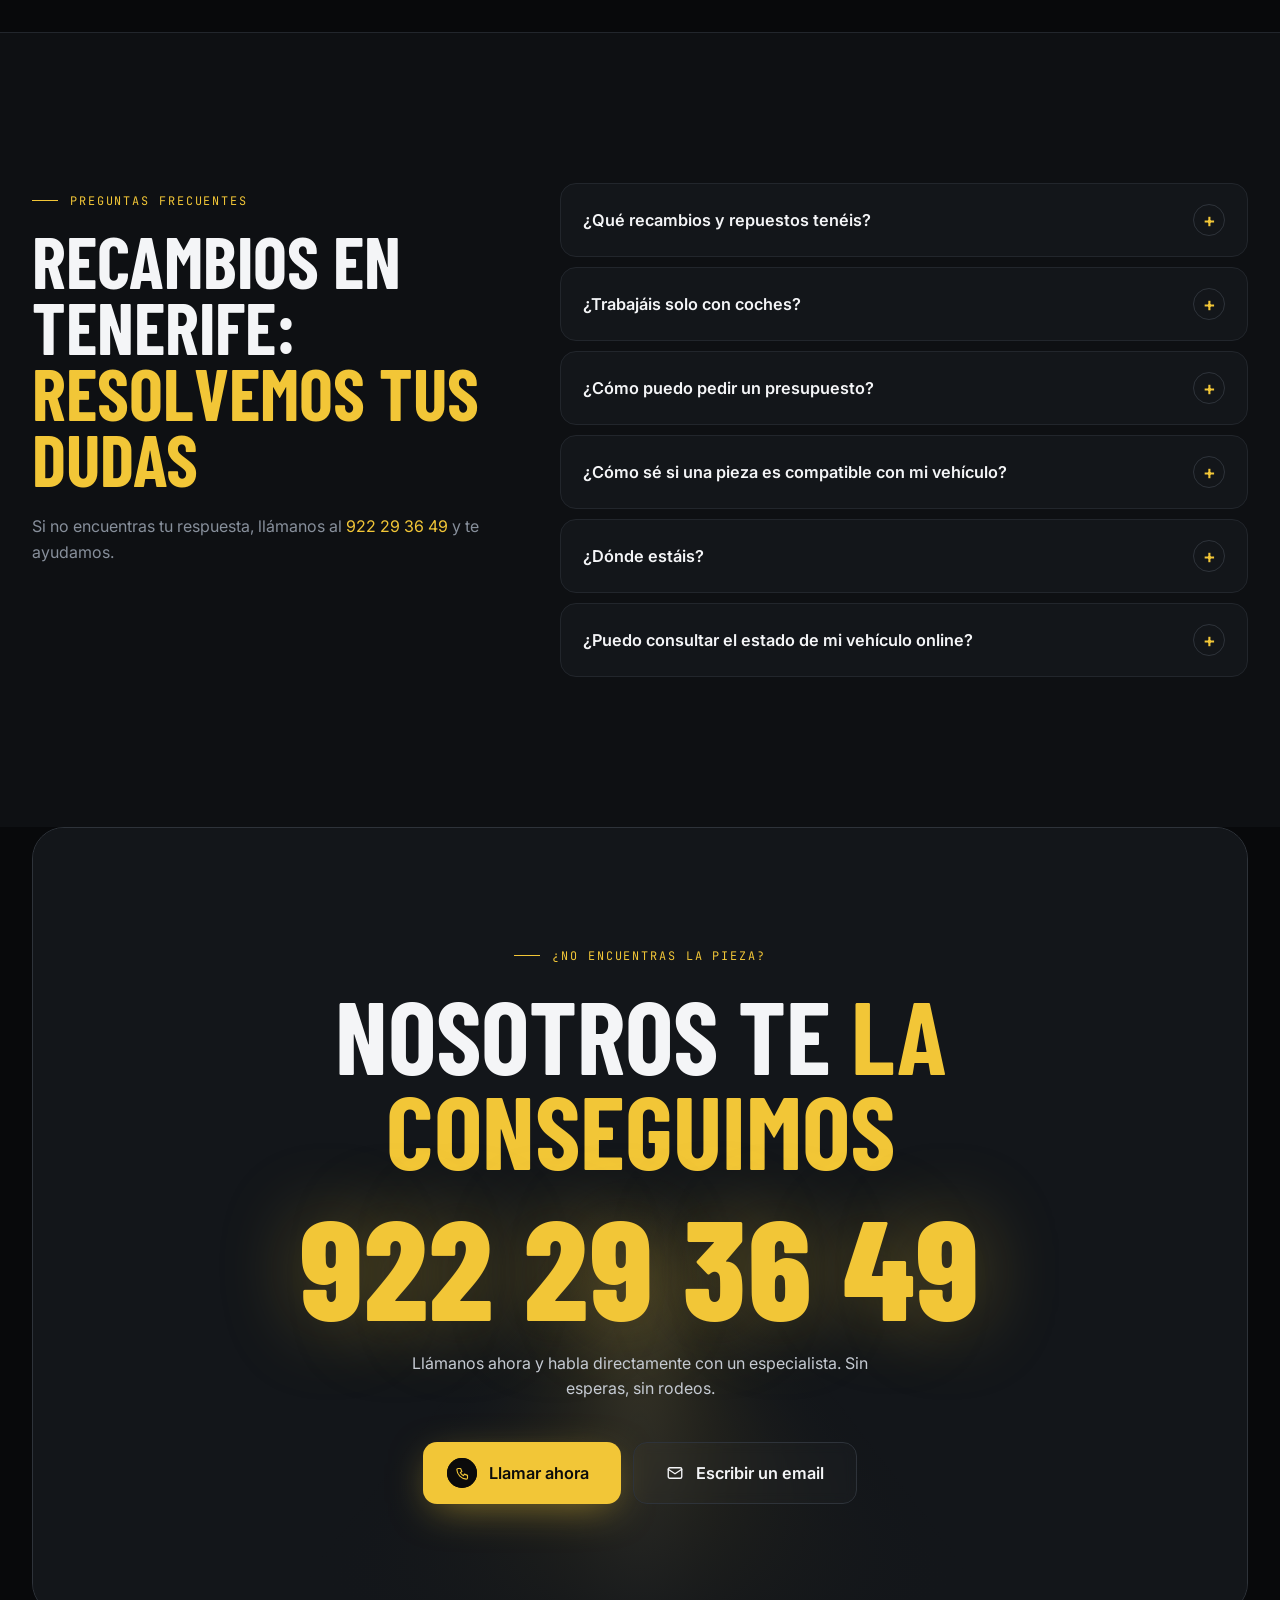
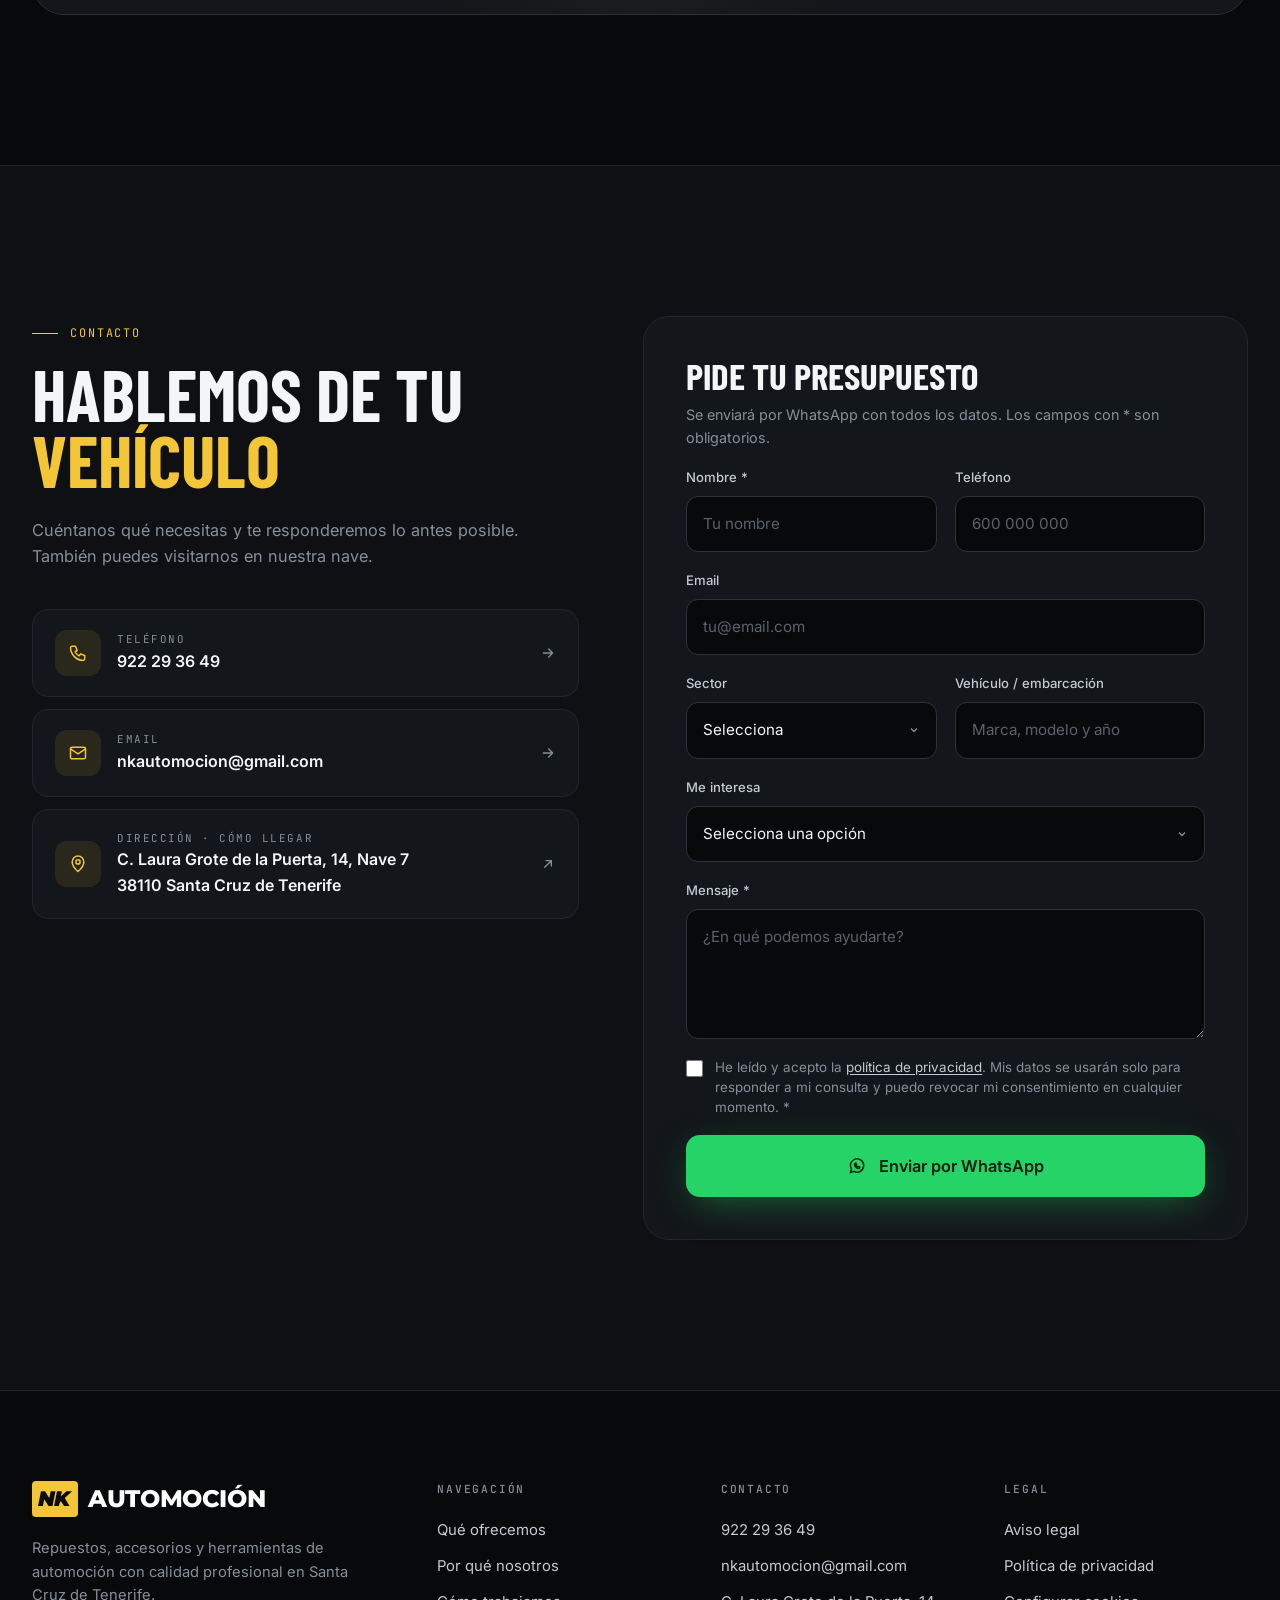
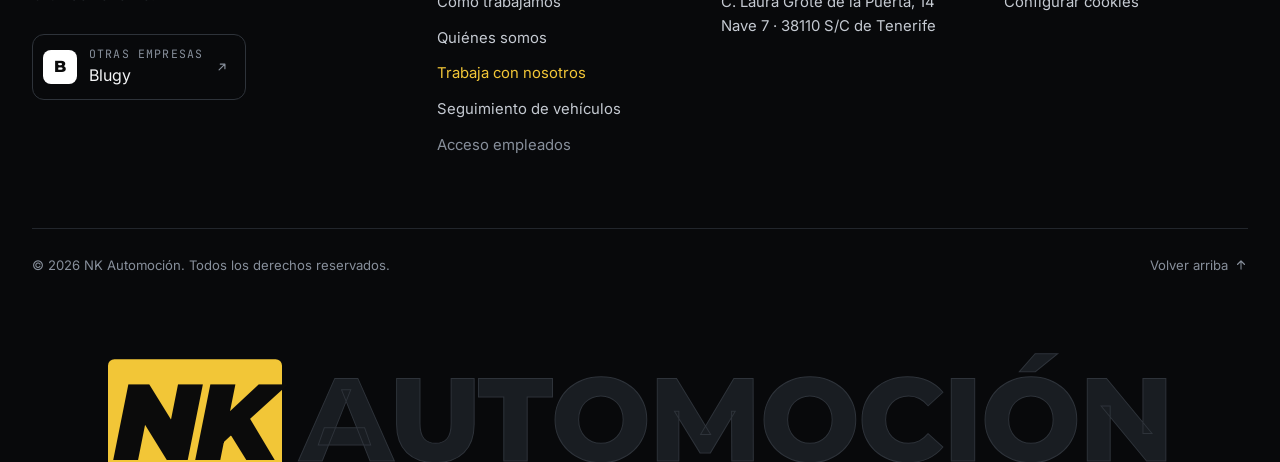
==== commit f8ead58a: "SEO: etiquetas, datos estructurados, FAQ, sitemap, robots e iconos - Títulos y descripciones con pal" ====
--- a/index.html
+++ b/index.html
@@ -3,20 +3,206 @@
 <head>
 <meta charset="utf-8">
 <meta name="viewport" content="width=device-width, initial-scale=1, viewport-fit=cover">
-<title>NK Automoción · Repuestos y accesorios en Santa Cruz de Tenerife</title>
-<meta name="description" content="Repuestos, accesorios y herramientas de automoción con calidad profesional en Santa Cruz de Tenerife. Asesoramiento experto y atención personalizada. Llama al 922 29 36 49.">
-<link rel="canonical" href="https://www.shop.org.es/">
+<title>Recambios y repuestos de automoción en Santa Cruz de Tenerife | NK Automoción</title>
+<meta name="description" content="Recambios, repuestos, accesorios y herramientas para coches, motos, náutica y pymes en Santa Cruz de Tenerife. Asesoramiento experto y presupuesto rápido. Llama al 922 29 36 49.">
+<meta name="keywords" content="recambios Tenerife, repuestos coche Santa Cruz de Tenerife, recambios motos Tenerife, repuestos náutica Canarias, pastillas de freno Tenerife, filtros, baterías, aceite motor, NK Automoción">
+<link rel="canonical" href="https://nkautomocion7.vercel.app/">
+<link rel="alternate" hreflang="es-ES" href="https://nkautomocion7.vercel.app/">
+<meta name="robots" content="index, follow, max-image-preview:large">
+<meta name="author" content="NK Automoción">
+<meta name="geo.region" content="ES-CN">
+<meta name="geo.placename" content="Santa Cruz de Tenerife">
 <meta name="theme-color" content="#08090b">
-<meta property="og:title" content="NK Automoción · Repuestos y accesorios en Tenerife">
-<meta property="og:description" content="Calidad profesional para tu vehículo, con asesoramiento experto.">
+<meta property="og:site_name" content="NK Automoción">
+<meta property="og:title" content="NK Automoción · Recambios y repuestos en Santa Cruz de Tenerife">
+<meta property="og:description" content="Recambios para coches, motos, náutica y pymes. Asesoramiento experto y presupuesto rápido en Tenerife.">
 <meta property="og:type" content="website">
+<meta property="og:url" content="https://nkautomocion7.vercel.app/">
+<meta property="og:image" content="https://nkautomocion7.vercel.app/og-image.jpg">
+<meta property="og:image:width" content="1200">
+<meta property="og:image:height" content="630">
+<meta property="og:image:alt" content="NK Automoción, recambios y repuestos en Tenerife">
 <meta property="og:locale" content="es_ES">
-<link rel="icon" href="data:image/svg+xml,%3Csvg xmlns='http://www.w3.org/2000/svg' viewBox='0 0 64 64'%3E%3Crect width='64' height='64' rx='10' fill='%23f2c637'/%3E%3Ctext x='31' y='43' font-family='Arial Black,Arial' font-weight='900' font-style='italic' font-size='30' text-anchor='middle' fill='%230b0b0b'%3ENK%3C/text%3E%3C/svg%3E">
+<meta name="twitter:card" content="summary_large_image">
+<meta name="twitter:title" content="NK Automoción · Recambios y repuestos en Tenerife">
+<meta name="twitter:description" content="Recambios para coches, motos, náutica y pymes en Santa Cruz de Tenerife.">
+<meta name="twitter:image" content="https://nkautomocion7.vercel.app/og-image.jpg">
+<link rel="icon" href="/favicon.svg" type="image/svg+xml">
+<link rel="apple-touch-icon" href="/apple-touch-icon.png">
+<link rel="manifest" href="/site.webmanifest">
 <link rel="preconnect" href="https://fonts.googleapis.com">
 <link rel="preconnect" href="https://fonts.gstatic.com" crossorigin>
 <link href="https://fonts.googleapis.com/css2?family=Barlow+Condensed:wght@500;600;700;800&family=Inter:wght@400;500;600;700&family=Montserrat:ital,wght@0,800;1,900&family=JetBrains+Mono:wght@500&display=swap" rel="stylesheet">
 <script type="application/ld+json">
-{"@context":"https://schema.org","@type":"AutoPartsStore","name":"NK Automoción","url":"https://www.shop.org.es/","telephone":"+34922293649","email":"nkautomocion@gmail.com","address":{"@type":"PostalAddress","streetAddress":"C. Laura Grote de la Puerta, 14, Nave 7","postalCode":"38110","addressLocality":"Santa Cruz de Tenerife","addressRegion":"Santa Cruz de Tenerife","addressCountry":"ES"}}
+{
+ "@context": "https://schema.org",
+ "@graph": [
+  {
+   "@type": "AutoPartsStore",
+   "@id": "https://nkautomocion7.vercel.app/#negocio",
+   "name": "NK Automoción",
+   "alternateName": [
+    "NKautomoción Shop",
+    "NK Automoción Shop"
+   ],
+   "description": "Recambios, repuestos, accesorios y herramientas de automoción para coches, motos, náutica y pymes en Santa Cruz de Tenerife.",
+   "url": "https://nkautomocion7.vercel.app/",
+   "logo": "https://nkautomocion7.vercel.app/icon-512.png",
+   "image": "https://nkautomocion7.vercel.app/og-image.jpg",
+   "telephone": "+34922293649",
+   "email": "nkautomocion@gmail.com",
+   "address": {
+    "@type": "PostalAddress",
+    "streetAddress": "C. Laura Grote de la Puerta, 14, Nave 7",
+    "postalCode": "38110",
+    "addressLocality": "Santa Cruz de Tenerife",
+    "addressRegion": "Canarias",
+    "addressCountry": "ES"
+   },
+   "areaServed": [
+    {
+     "@type": "City",
+     "name": "Santa Cruz de Tenerife"
+    },
+    {
+     "@type": "Place",
+     "name": "Tenerife"
+    },
+    {
+     "@type": "State",
+     "name": "Canarias"
+    }
+   ],
+   "contactPoint": [
+    {
+     "@type": "ContactPoint",
+     "telephone": "+34922293649",
+     "contactType": "customer service",
+     "availableLanguage": "es"
+    },
+    {
+     "@type": "ContactPoint",
+     "telephone": "+34614133829",
+     "contactType": "sales",
+     "availableLanguage": "es"
+    }
+   ],
+   "knowsAbout": [
+    "Recambios de automóvil",
+    "Repuestos de motos",
+    "Repuestos náuticos",
+    "Frenos",
+    "Filtros",
+    "Aceites y lubricantes",
+    "Baterías",
+    "Iluminación",
+    "Herramientas"
+   ],
+   "hasOfferCatalog": {
+    "@type": "OfferCatalog",
+    "name": "Recambios y accesorios",
+    "itemListElement": [
+     {
+      "@type": "OfferCatalog",
+      "name": "Frenos"
+     },
+     {
+      "@type": "OfferCatalog",
+      "name": "Filtros"
+     },
+     {
+      "@type": "OfferCatalog",
+      "name": "Aceites y lubricantes"
+     },
+     {
+      "@type": "OfferCatalog",
+      "name": "Iluminación"
+     },
+     {
+      "@type": "OfferCatalog",
+      "name": "Baterías"
+     },
+     {
+      "@type": "OfferCatalog",
+      "name": "Motor"
+     },
+     {
+      "@type": "OfferCatalog",
+      "name": "Herramientas"
+     },
+     {
+      "@type": "OfferCatalog",
+      "name": "Accesorios"
+     }
+    ]
+   }
+  },
+  {
+   "@type": "WebSite",
+   "@id": "https://nkautomocion7.vercel.app/#web",
+   "url": "https://nkautomocion7.vercel.app/",
+   "name": "NK Automoción",
+   "inLanguage": "es-ES",
+   "publisher": {
+    "@id": "https://nkautomocion7.vercel.app/#negocio"
+   }
+  },
+  {
+   "@type": "FAQPage",
+   "@id": "https://nkautomocion7.vercel.app/#faq",
+   "mainEntity": [
+    {
+     "@type": "Question",
+     "name": "¿Qué recambios y repuestos tenéis?",
+     "acceptedAnswer": {
+      "@type": "Answer",
+      "text": "Trabajamos frenos (discos, pastillas, zapatas y líquidos), filtros de aceite, aire, habitáculo y combustible, aceites y lubricantes, iluminación, baterías, piezas de motor, herramientas y accesorios. Si no encuentras una pieza, te la conseguimos."
+     }
+    },
+    {
+     "@type": "Question",
+     "name": "¿Trabajáis solo con coches?",
+     "acceptedAnswer": {
+      "@type": "Answer",
+      "text": "No. Damos servicio a coches, motos, el sector náutico y pymes de Santa Cruz de Tenerife y de toda la isla."
+     }
+    },
+    {
+     "@type": "Question",
+     "name": "¿Cómo puedo pedir un presupuesto?",
+     "acceptedAnswer": {
+      "@type": "Answer",
+      "text": "Rellena el formulario de la web y se enviará por WhatsApp con todos tus datos, o llámanos al 922 29 36 49. Te respondemos lo antes posible."
+     }
+    },
+    {
+     "@type": "Question",
+     "name": "¿Cómo sé si una pieza es compatible con mi vehículo?",
+     "acceptedAnswer": {
+      "@type": "Answer",
+      "text": "Nuestro equipo comprueba la compatibilidad con la marca, el modelo, el año y la motorización de tu vehículo antes de nada, para que no haya sorpresas."
+     }
+    },
+    {
+     "@type": "Question",
+     "name": "¿Dónde estáis?",
+     "acceptedAnswer": {
+      "@type": "Answer",
+      "text": "Estamos en la C. Laura Grote de la Puerta, 14, Nave 7, 38110 Santa Cruz de Tenerife. Puedes pasar a recoger tu pedido o consultarnos por teléfono."
+     }
+    },
+    {
+     "@type": "Question",
+     "name": "¿Puedo consultar el estado de mi vehículo online?",
+     "acceptedAnswer": {
+      "@type": "Answer",
+      "text": "Sí. En la sección de seguimiento introduces la matrícula y el código de seguimiento que te damos, y ves el estado y el progreso actualizados al momento."
+     }
+    }
+   ]
+  }
+ ]
+}
 </script>
 <script>
   document.documentElement.classList.add('js');
@@ -205,6 +391,20 @@
 .track-steps svg{color:var(--accent)}
 @media (max-width:900px){.track-box{grid-template-columns:1fr;padding:30px 22px;gap:28px}.track{padding:80px 0 10px}}
 @media (max-width:480px){.track-form .row2{grid-template-columns:1fr}}
+
+
+/* ===== FAQ ===== */
+.faq{background:var(--bg-2);border-top:1px solid var(--line)}
+.faq-grid{display:grid;grid-template-columns:.8fr 1.2fr;gap:70px;align-items:start}
+.faq-list{display:flex;flex-direction:column;gap:10px}
+.faq details{border:1px solid var(--line);border-radius:16px;background:var(--card);transition:border-color .3s}
+.faq details[open]{border-color:rgba(242,198,55,.4)}
+.faq summary{list-style:none;cursor:pointer;padding:20px 22px;display:flex;justify-content:space-between;align-items:center;gap:16px;font-weight:600;font-size:1.02rem}
+.faq summary::-webkit-details-marker{display:none}
+.faq summary::after{content:"+";flex:none;width:30px;height:30px;border-radius:50%;border:1px solid var(--line-2);display:grid;place-items:center;color:var(--accent);font-size:1.2rem;transition:transform .4s var(--ease)}
+.faq details[open] summary::after{transform:rotate(45deg)}
+.faq details p{padding:0 22px 20px;color:var(--soft);font-size:.96rem}
+@media (max-width:900px){.faq-grid{grid-template-columns:1fr;gap:36px}}
 
 /* ===== SECTORES ===== */
 .sectors{background:var(--bg);padding:130px 0 110px}
@@ -557,7 +757,7 @@
       <span class="ln"><span class="o">y tecnología</span></span>
       <span class="ln"><span class="y">para tu motor</span></span>
     </h1>
-    <p class="hero-lead hero-fade f1">Repuestos, accesorios y herramientas de calidad profesional para coches, motos, náutica y pymes. Te encontramos la pieza exacta.</p>
+    <p class="hero-lead hero-fade f1">Recambios, repuestos y herramientas de calidad profesional para coches, motos, náutica y pymes en Santa Cruz de Tenerife. Te encontramos la pieza exacta.</p>
     <div class="hero-cta hero-fade f2">
       <a class="btn btn-primary btn-lg magnetic" href="tel:+34922293649" data-cursor="Llamar"><span class="ring-ic"><svg width="15" height="15"><use href="#i-phone"/></svg></span>Llamar · 922 29 36 49</a>
       <a class="btn btn-ghost btn-lg magnetic hide-m to-form" href="#presupuesto">Pedir presupuesto <svg class="arr" width="18" height="18"><use href="#i-arrow"/></svg></a>
@@ -754,6 +954,26 @@
   </div>
 </section>
 
+
+<!-- ===== PREGUNTAS FRECUENTES ===== -->
+<section class="faq" id="preguntas">
+  <div class="wrap faq-grid">
+    <div class="reveal">
+      <span class="eyebrow">Preguntas frecuentes</span>
+      <h2>Recambios en Tenerife: <span class="y">resolvemos tus dudas</span></h2>
+      <p class="lead" style="margin-top:22px;color:var(--muted);font-size:1rem">Si no encuentras tu respuesta, llámanos al <a href="tel:+34922293649" style="color:var(--accent)">922 29 36 49</a> y te ayudamos.</p>
+    </div>
+    <div class="faq-list reveal d1">
+      <details><summary>¿Qué recambios y repuestos tenéis?</summary><p>Trabajamos frenos (discos, pastillas, zapatas y líquidos), filtros de aceite, aire, habitáculo y combustible, aceites y lubricantes, iluminación, baterías, piezas de motor, herramientas y accesorios. Si no encuentras una pieza, te la conseguimos.</p></details>
+      <details><summary>¿Trabajáis solo con coches?</summary><p>No. Damos servicio a coches, motos, el sector náutico y pymes de Santa Cruz de Tenerife y de toda la isla.</p></details>
+      <details><summary>¿Cómo puedo pedir un presupuesto?</summary><p>Rellena el formulario de la web y se enviará por WhatsApp con todos tus datos, o llámanos al 922 29 36 49. Te respondemos lo antes posible.</p></details>
+      <details><summary>¿Cómo sé si una pieza es compatible con mi vehículo?</summary><p>Nuestro equipo comprueba la compatibilidad con la marca, el modelo, el año y la motorización de tu vehículo antes de nada, para que no haya sorpresas.</p></details>
+      <details><summary>¿Dónde estáis?</summary><p>Estamos en la C. Laura Grote de la Puerta, 14, Nave 7, 38110 Santa Cruz de Tenerife. Puedes pasar a recoger tu pedido o consultarnos por teléfono.</p></details>
+      <details><summary>¿Puedo consultar el estado de mi vehículo online?</summary><p>Sí. En la sección de seguimiento introduces la matrícula y el código de seguimiento que te damos, y ves el estado y el progreso actualizados al momento.</p></details>
+    </div>
+  </div>
+</section>
+
 <!-- ===== LLAMADA ===== -->
 <section class="call">
   <div class="wrap">
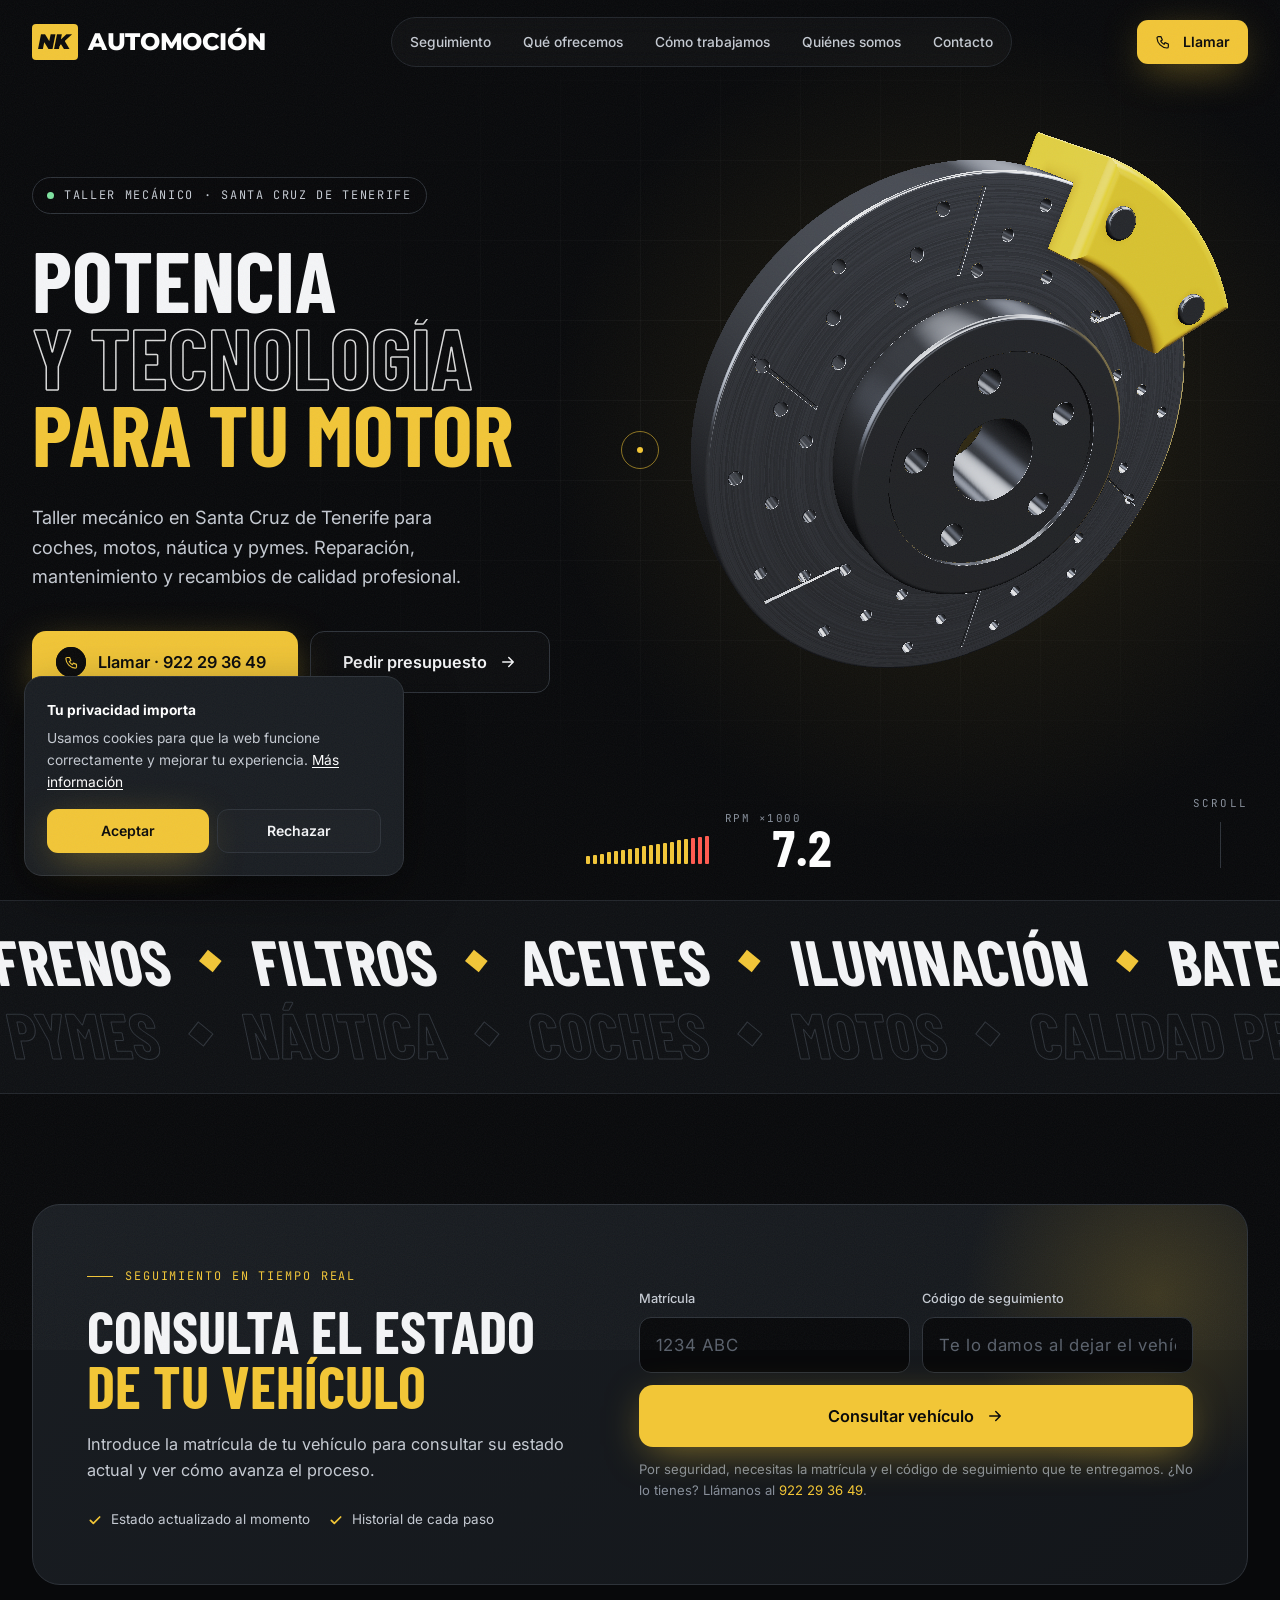
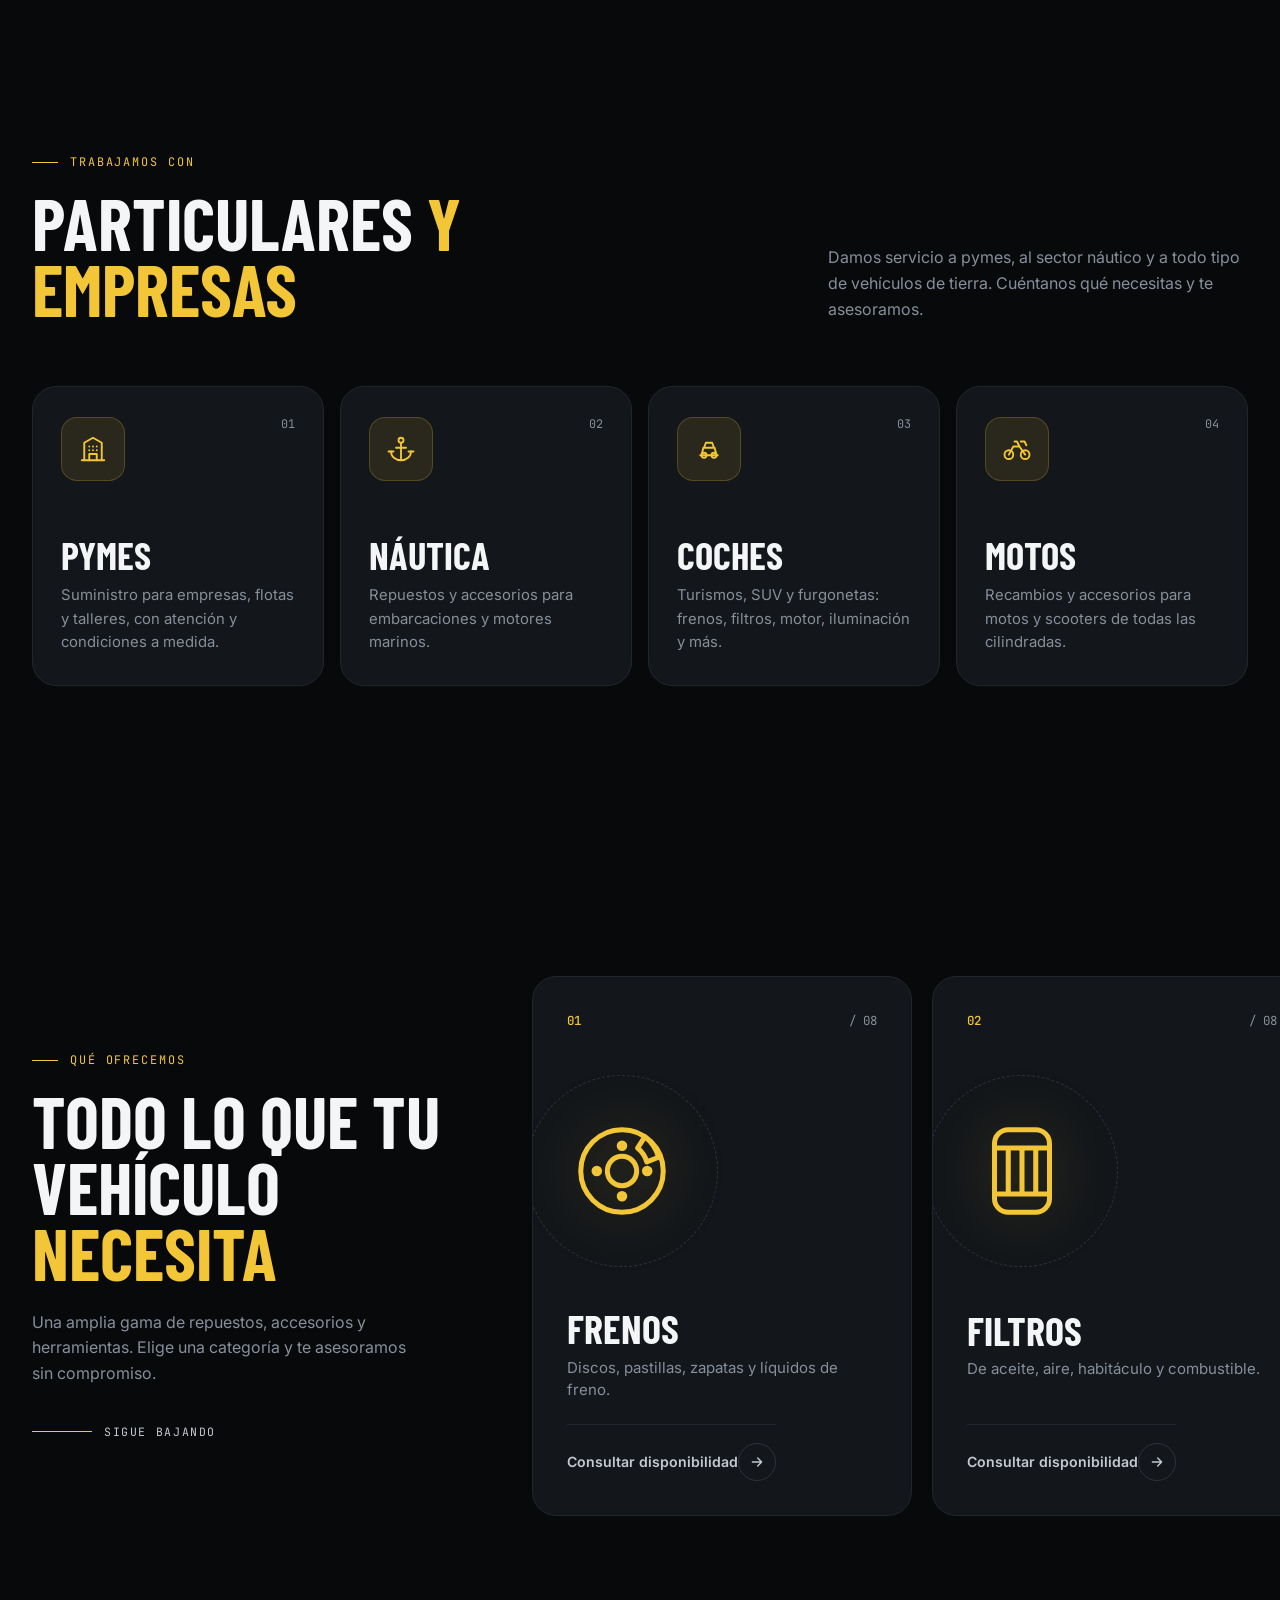
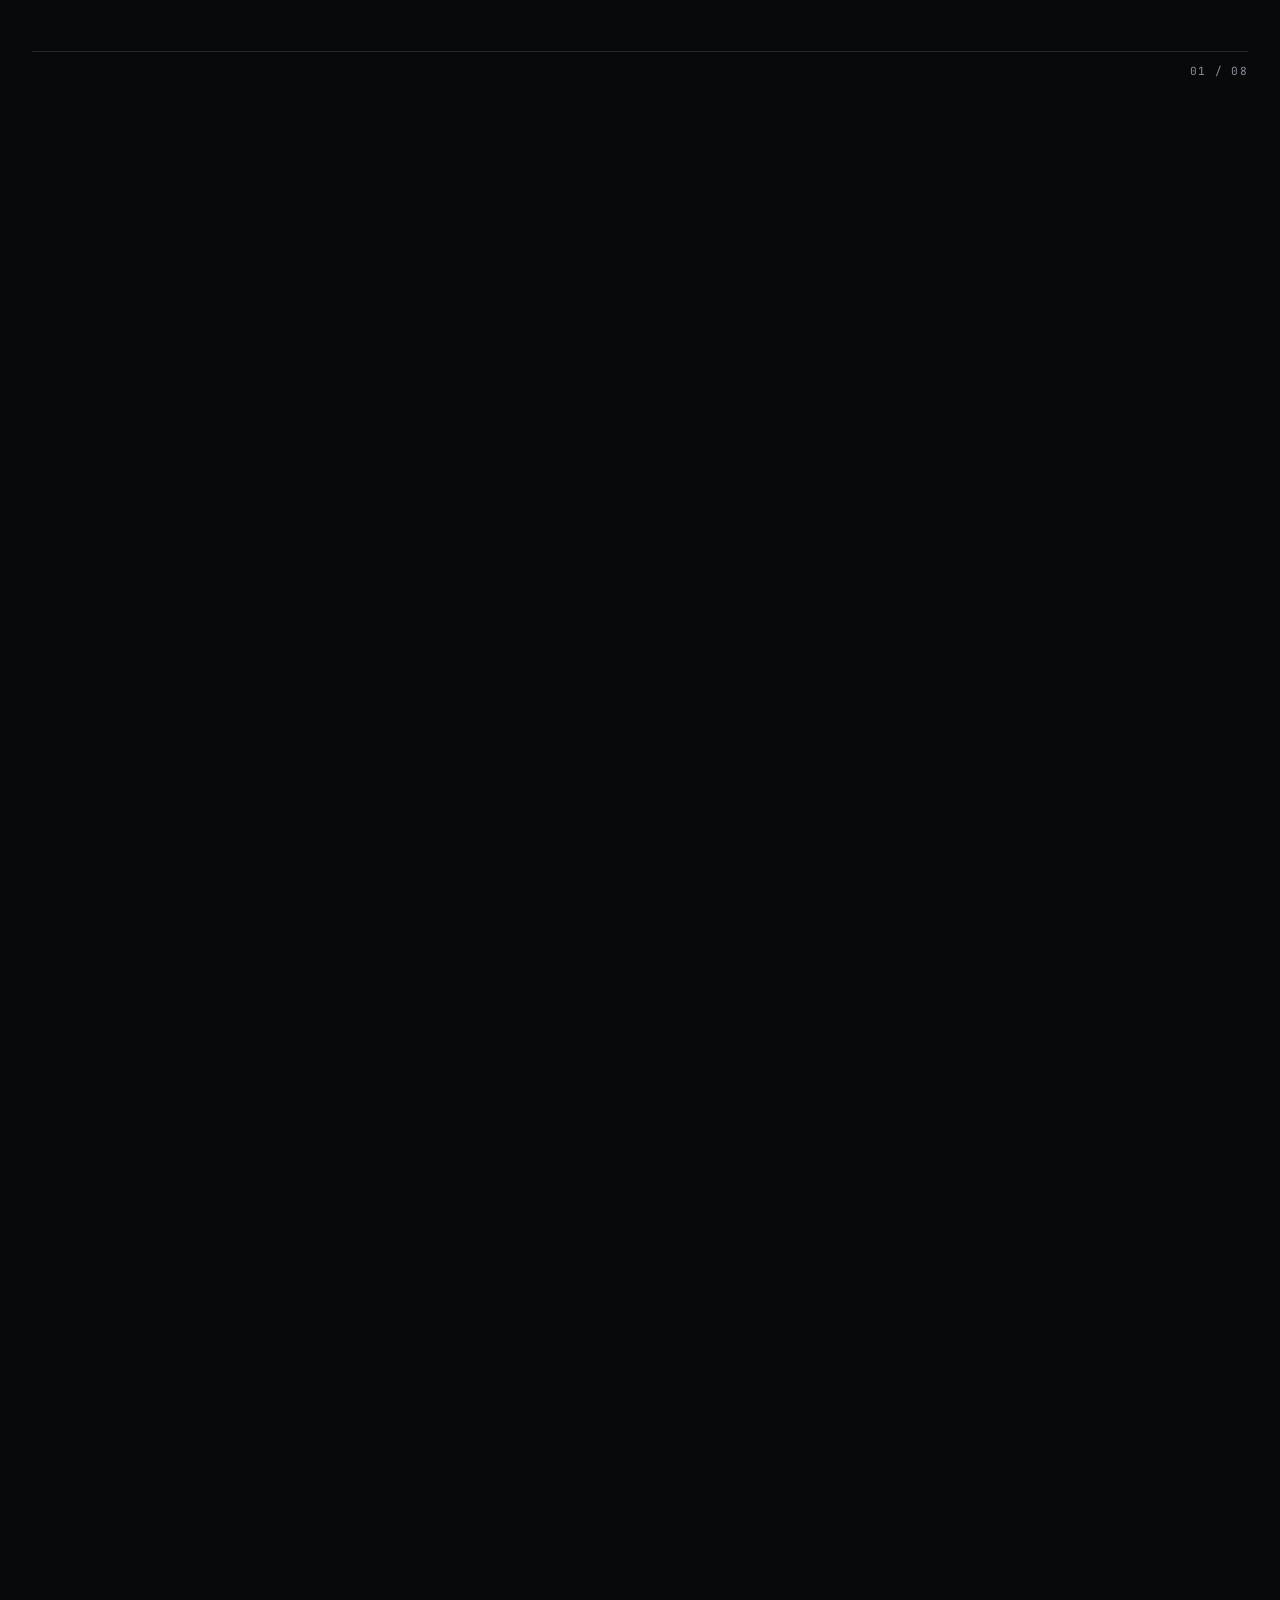
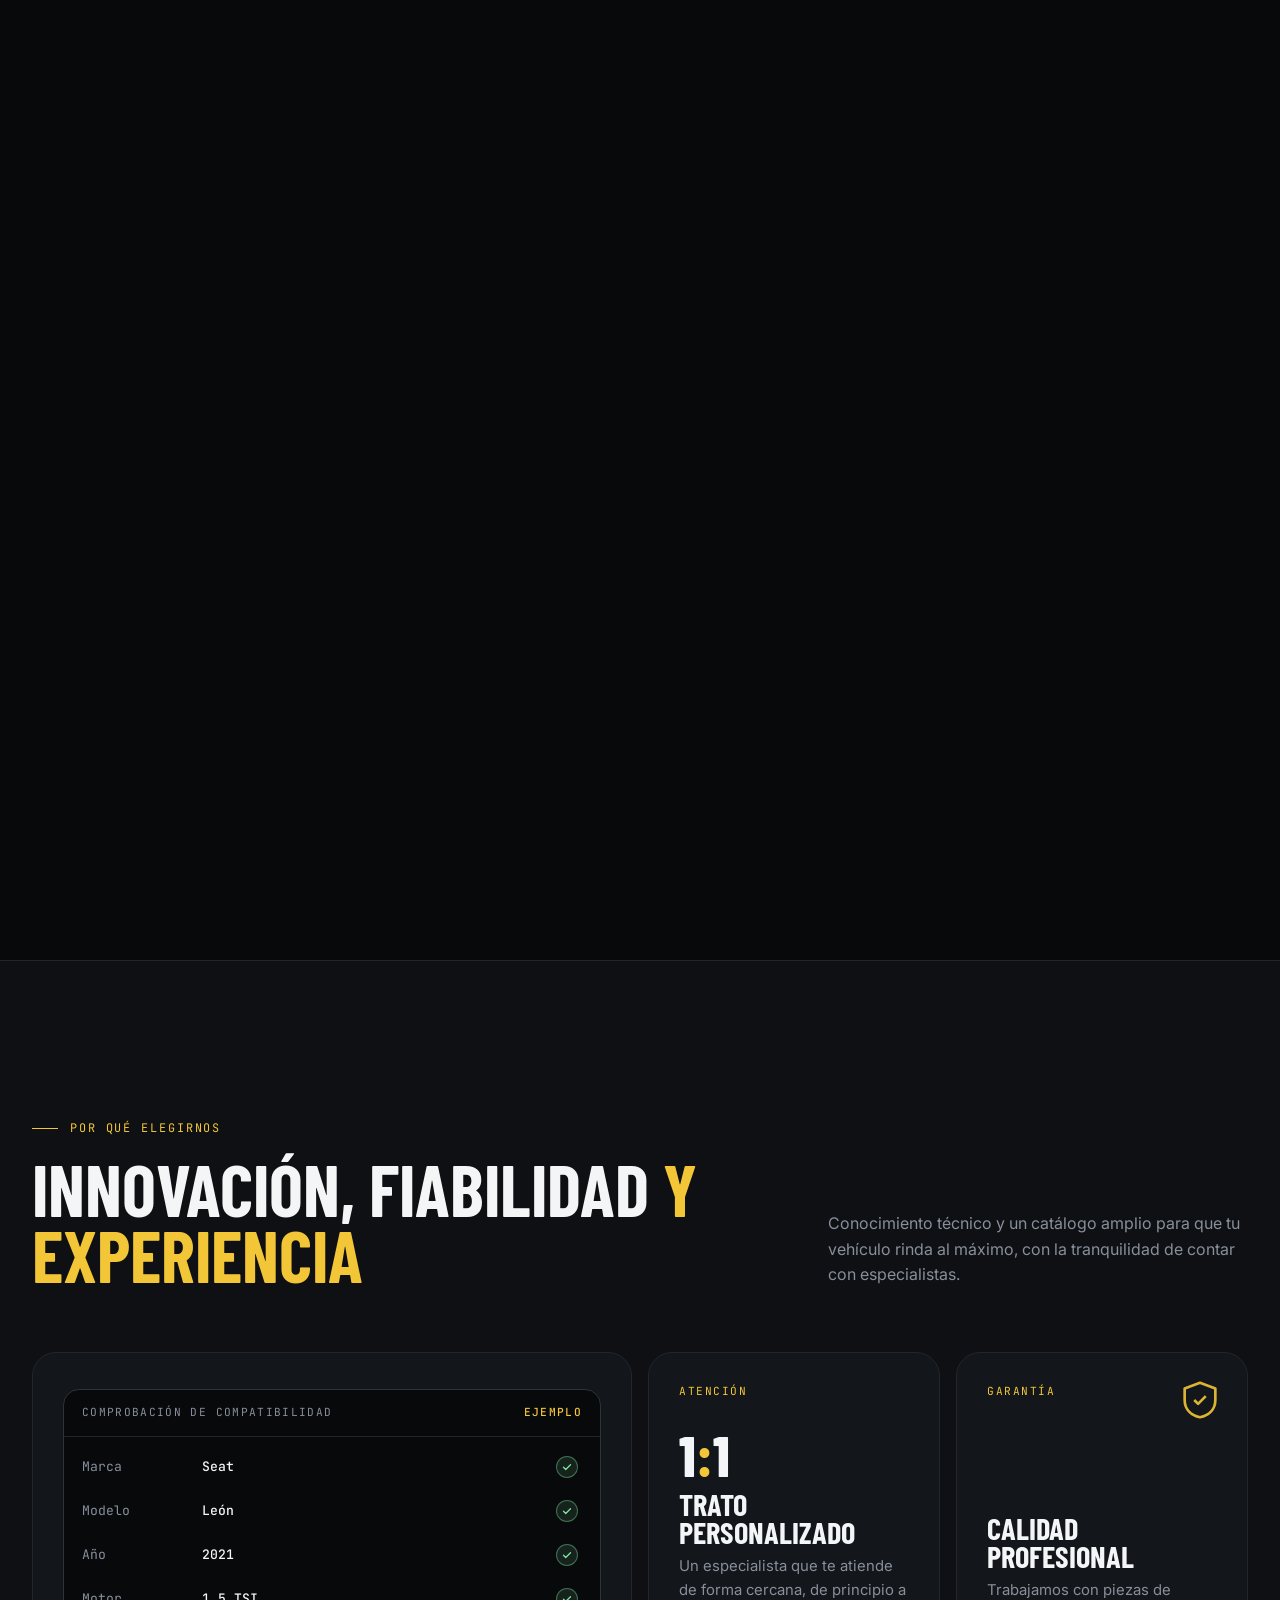
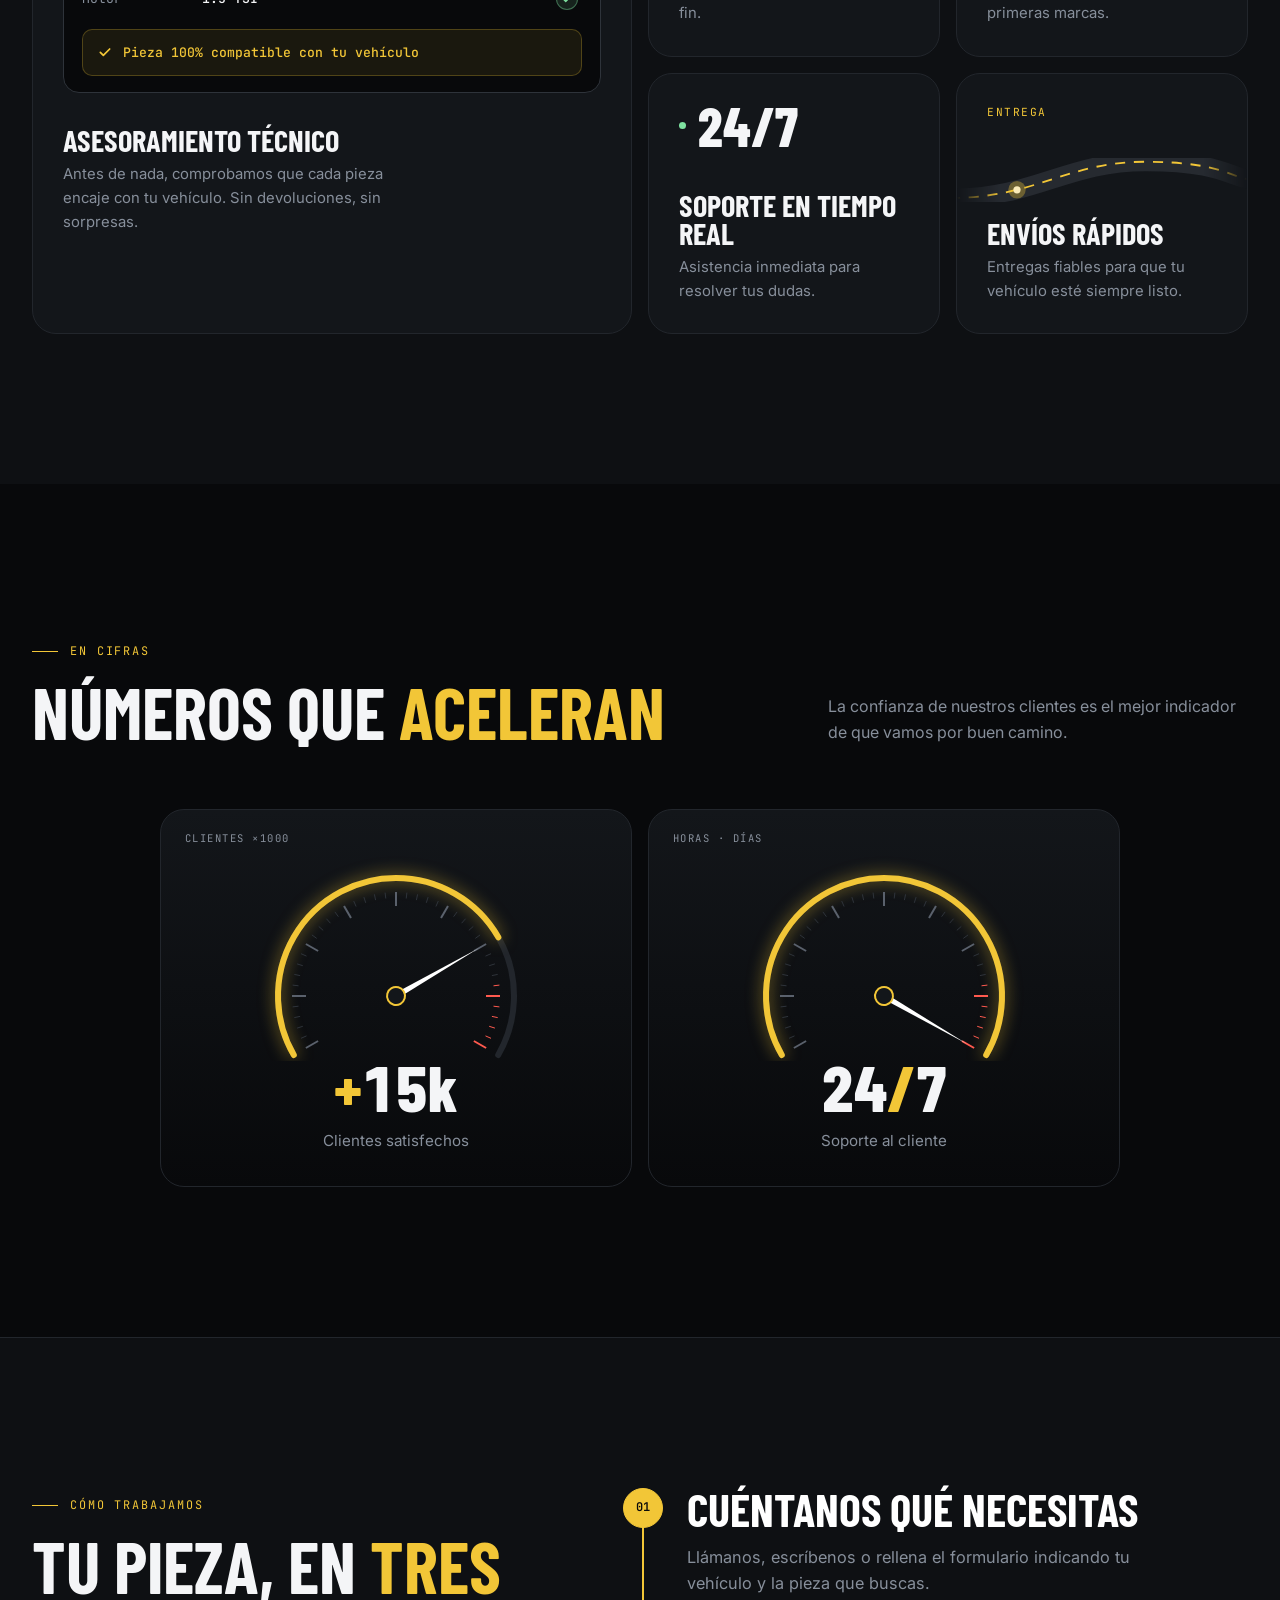
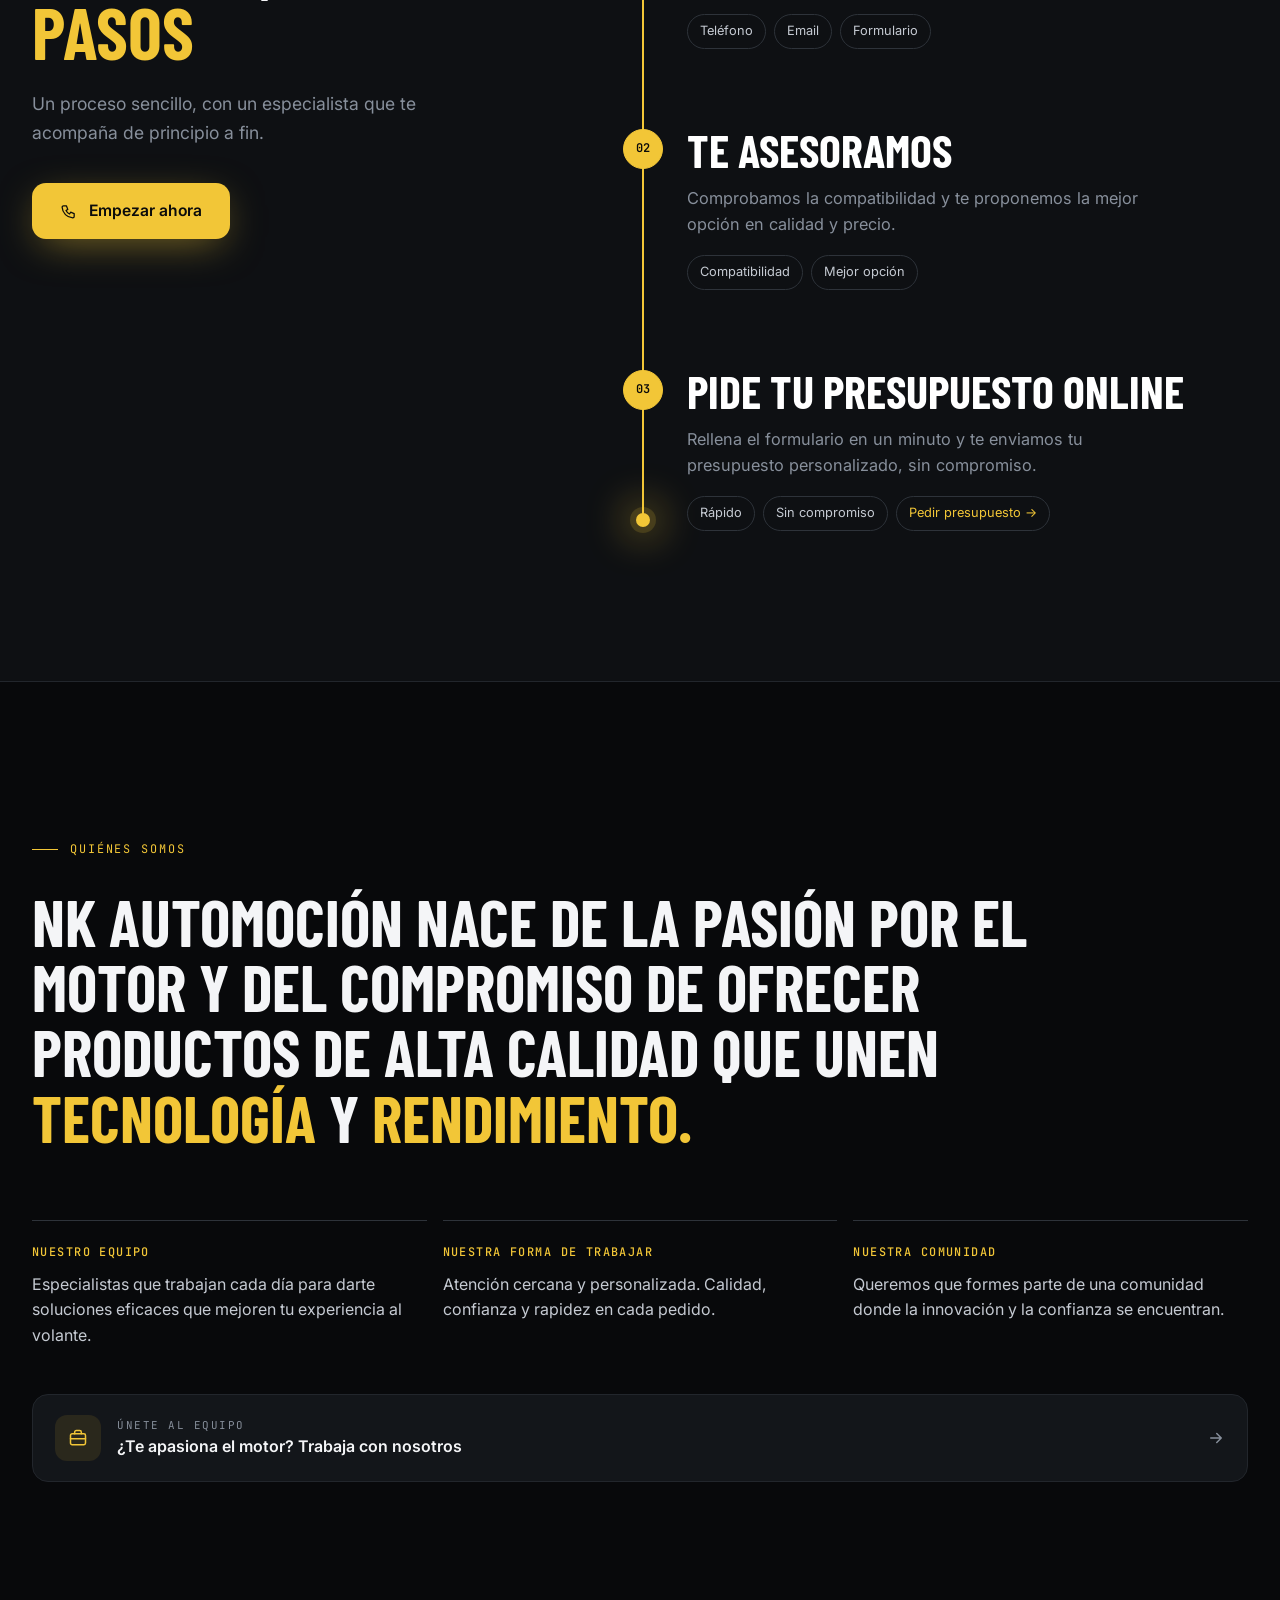
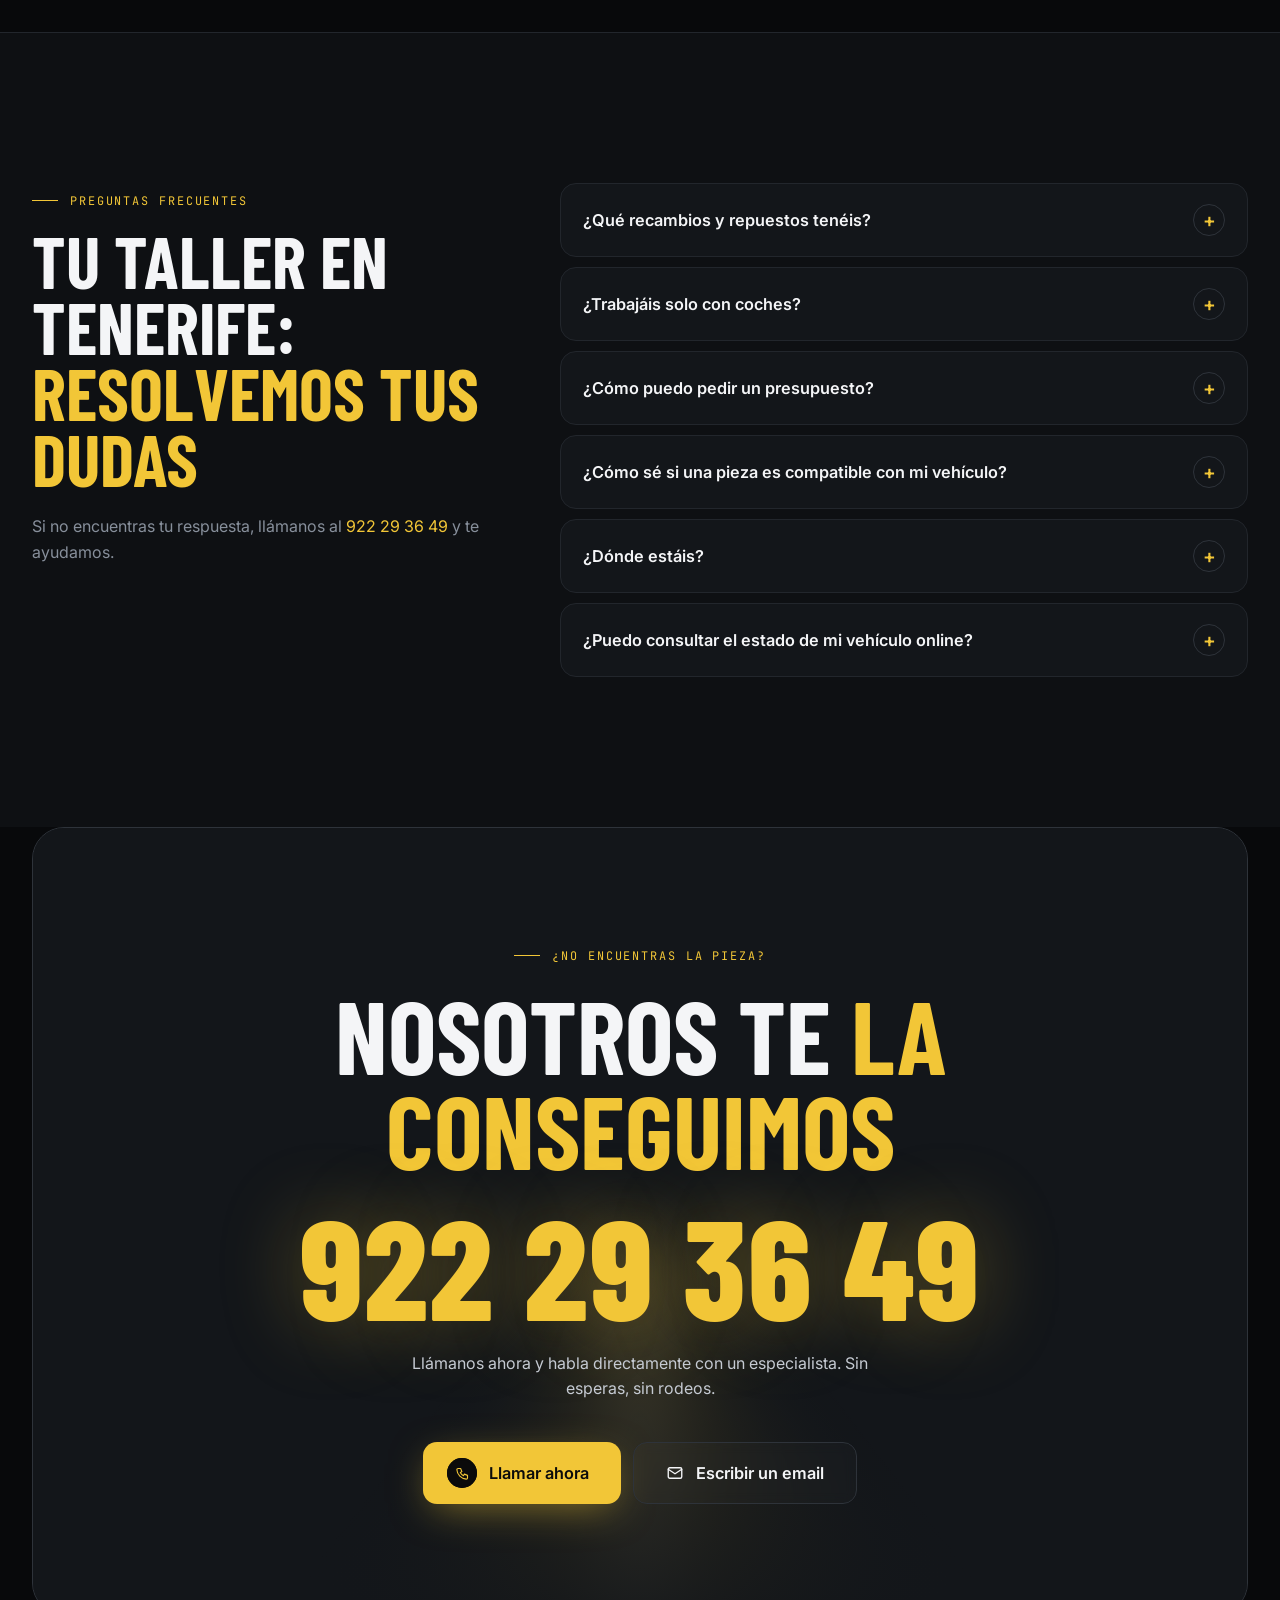
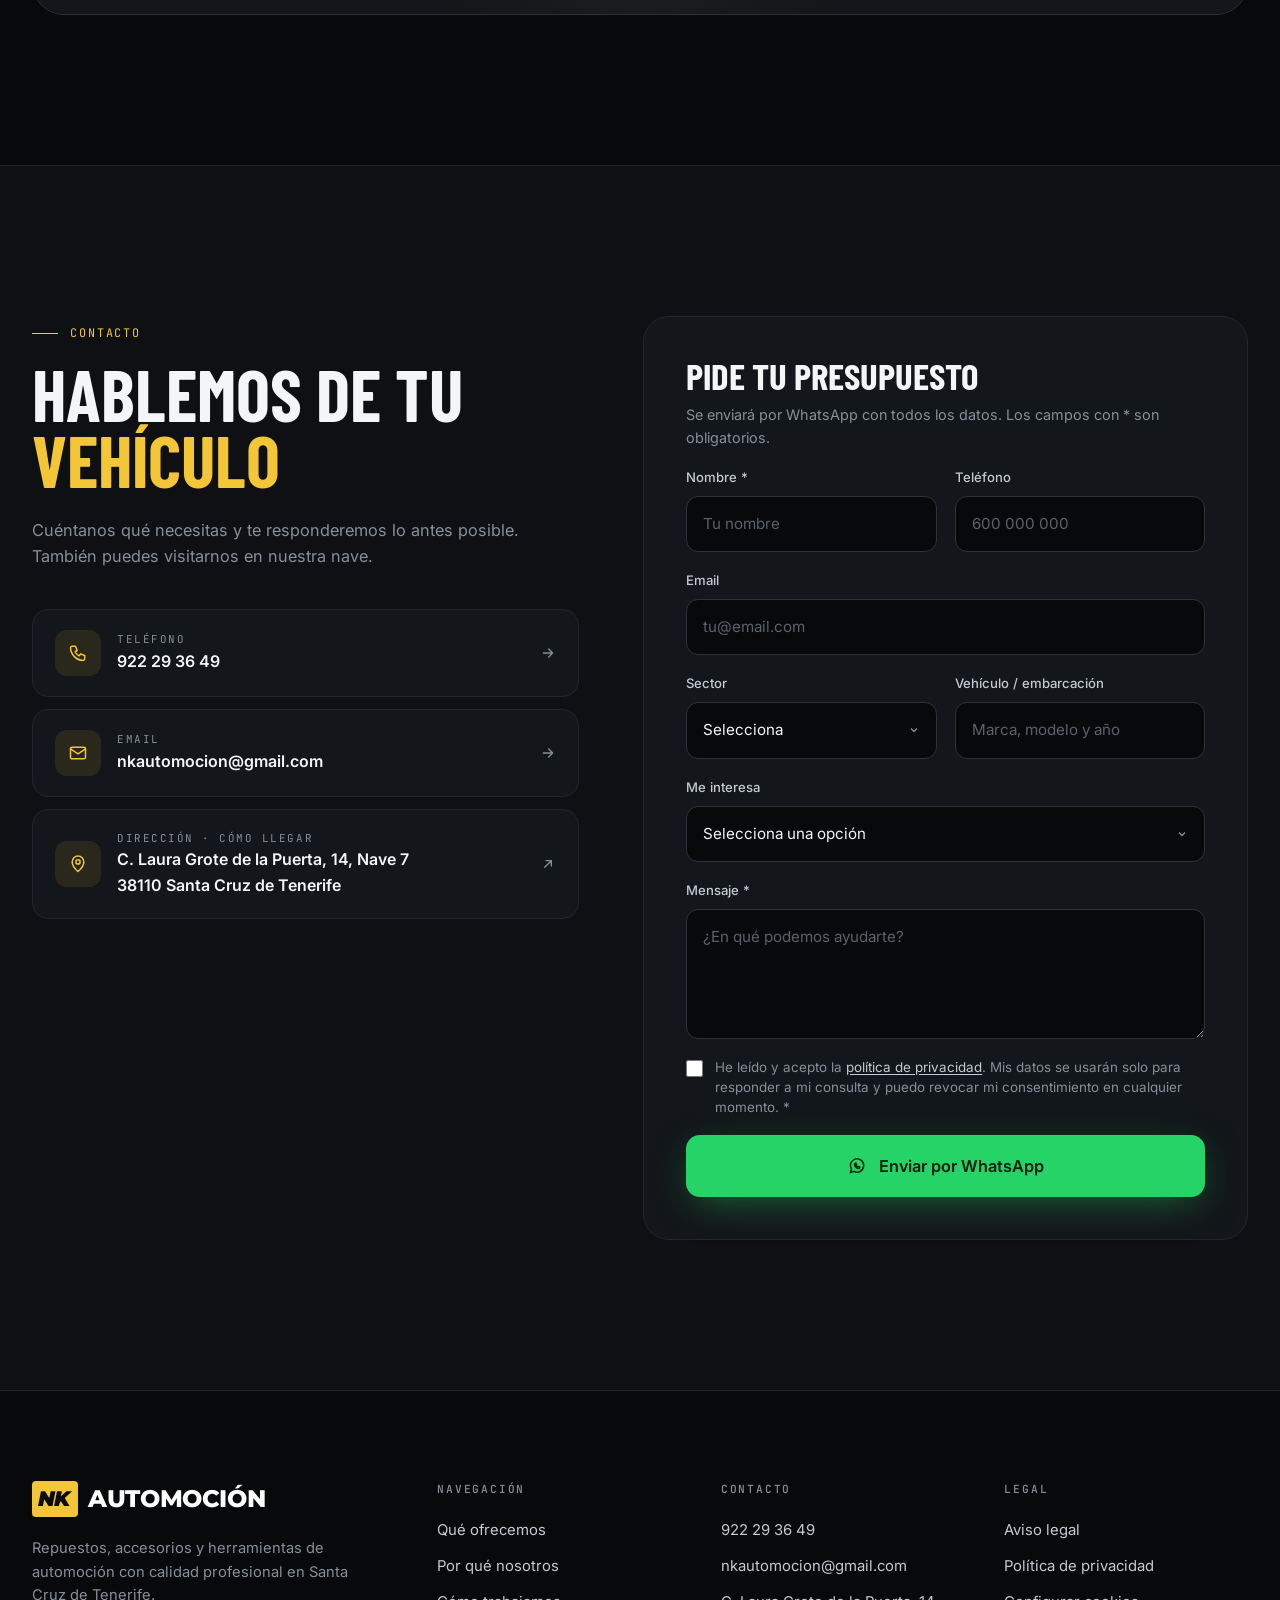
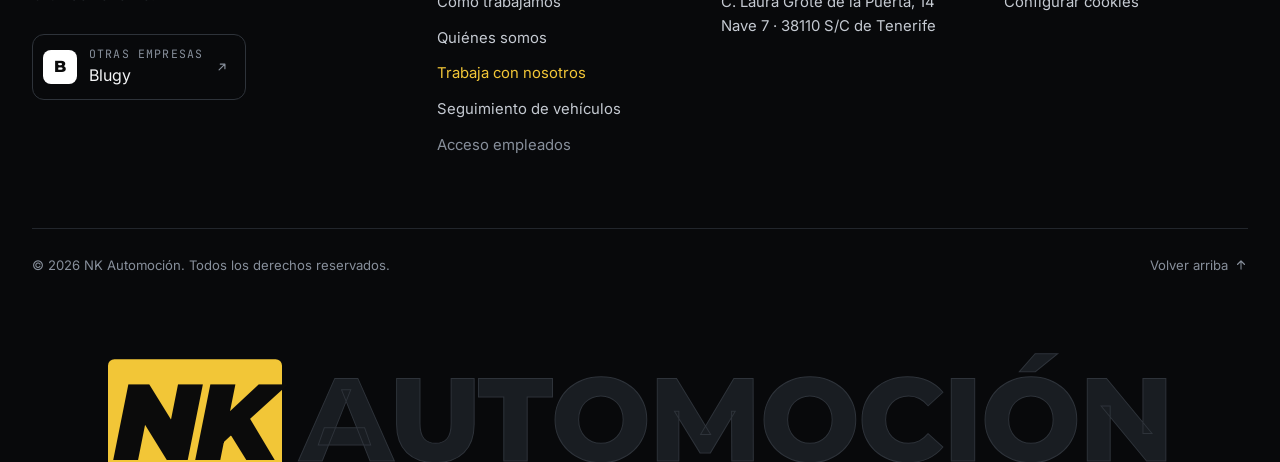
==== commit e5c25a23: "SEO: NK Automoción como taller mecánico (AutoRepair) - Ficha de negocio Schema.org cambiada a AutoRe" ====
--- a/index.html
+++ b/index.html
@@ -3,9 +3,9 @@
 <head>
 <meta charset="utf-8">
 <meta name="viewport" content="width=device-width, initial-scale=1, viewport-fit=cover">
-<title>Recambios y repuestos de automoción en Santa Cruz de Tenerife | NK Automoción</title>
-<meta name="description" content="Recambios, repuestos, accesorios y herramientas para coches, motos, náutica y pymes en Santa Cruz de Tenerife. Asesoramiento experto y presupuesto rápido. Llama al 922 29 36 49.">
-<meta name="keywords" content="recambios Tenerife, repuestos coche Santa Cruz de Tenerife, recambios motos Tenerife, repuestos náutica Canarias, pastillas de freno Tenerife, filtros, baterías, aceite motor, NK Automoción">
+<title>Taller mecánico en Santa Cruz de Tenerife | NK Automoción · Reparación y recambios</title>
+<meta name="description" content="Taller mecánico en Santa Cruz de Tenerife para coches, motos, náutica y pymes. Reparación, mantenimiento y recambios con asesoramiento experto. Pide presupuesto: 922 29 36 49.">
+<meta name="keywords" content="taller mecánico Santa Cruz de Tenerife, taller Tenerife, reparación coches Tenerife, taller motos Tenerife, mecánica náutica Canarias, recambios Tenerife, repuestos coche Santa Cruz de Tenerife, recambios motos Tenerife, repuestos náutica Canarias, pastillas de freno Tenerife, filtros, baterías, aceite motor, NK Automoción">
 <link rel="canonical" href="https://nkautomocion7.vercel.app/">
 <link rel="alternate" hreflang="es-ES" href="https://nkautomocion7.vercel.app/">
 <meta name="robots" content="index, follow, max-image-preview:large">
@@ -14,18 +14,18 @@
 <meta name="geo.placename" content="Santa Cruz de Tenerife">
 <meta name="theme-color" content="#08090b">
 <meta property="og:site_name" content="NK Automoción">
-<meta property="og:title" content="NK Automoción · Recambios y repuestos en Santa Cruz de Tenerife">
-<meta property="og:description" content="Recambios para coches, motos, náutica y pymes. Asesoramiento experto y presupuesto rápido en Tenerife.">
+<meta property="og:title" content="NK Automoción · Taller mecánico en Santa Cruz de Tenerife">
+<meta property="og:description" content="Taller mecánico para coches, motos, náutica y pymes. Reparación, mantenimiento y recambios en Tenerife.">
 <meta property="og:type" content="website">
 <meta property="og:url" content="https://nkautomocion7.vercel.app/">
 <meta property="og:image" content="https://nkautomocion7.vercel.app/og-image.jpg">
 <meta property="og:image:width" content="1200">
 <meta property="og:image:height" content="630">
-<meta property="og:image:alt" content="NK Automoción, recambios y repuestos en Tenerife">
+<meta property="og:image:alt" content="NK Automoción, taller mecánico en Tenerife">
 <meta property="og:locale" content="es_ES">
 <meta name="twitter:card" content="summary_large_image">
-<meta name="twitter:title" content="NK Automoción · Recambios y repuestos en Tenerife">
-<meta name="twitter:description" content="Recambios para coches, motos, náutica y pymes en Santa Cruz de Tenerife.">
+<meta name="twitter:title" content="NK Automoción · Taller mecánico en Tenerife">
+<meta name="twitter:description" content="Taller mecánico para coches, motos, náutica y pymes en Santa Cruz de Tenerife.">
 <meta name="twitter:image" content="https://nkautomocion7.vercel.app/og-image.jpg">
 <link rel="icon" href="/favicon.svg" type="image/svg+xml">
 <link rel="apple-touch-icon" href="/apple-touch-icon.png">
@@ -38,14 +38,14 @@
  "@context": "https://schema.org",
  "@graph": [
   {
-   "@type": "AutoPartsStore",
+   "@type": "AutoRepair",
    "@id": "https://nkautomocion7.vercel.app/#negocio",
    "name": "NK Automoción",
    "alternateName": [
     "NKautomoción Shop",
     "NK Automoción Shop"
    ],
-   "description": "Recambios, repuestos, accesorios y herramientas de automoción para coches, motos, náutica y pymes en Santa Cruz de Tenerife.",
+   "description": "Taller mecánico en Santa Cruz de Tenerife: reparación, mantenimiento y recambios para coches, motos, náutica y pymes.",
    "url": "https://nkautomocion7.vercel.app/",
    "logo": "https://nkautomocion7.vercel.app/icon-512.png",
    "image": "https://nkautomocion7.vercel.app/og-image.jpg",
@@ -88,20 +88,25 @@
     }
    ],
    "knowsAbout": [
-    "Recambios de automóvil",
-    "Repuestos de motos",
-    "Repuestos náuticos",
+    "Taller mecánico",
+    "Reparación de vehículos",
+    "Mantenimiento de vehículos",
+    "Mecánica de motos",
+    "Mecánica náutica",
     "Frenos",
     "Filtros",
     "Aceites y lubricantes",
     "Baterías",
-    "Iluminación",
-    "Herramientas"
+    "Iluminación"
    ],
    "hasOfferCatalog": {
     "@type": "OfferCatalog",
-    "name": "Recambios y accesorios",
+    "name": "Servicios de taller y recambios",
     "itemListElement": [
+     {
+      "@type": "OfferCatalog",
+      "name": "Reparación y mantenimiento"
+     },
      {
       "@type": "OfferCatalog",
       "name": "Frenos"
@@ -125,10 +130,6 @@
      {
       "@type": "OfferCatalog",
       "name": "Motor"
-     },
-     {
-      "@type": "OfferCatalog",
-      "name": "Herramientas"
      },
      {
       "@type": "OfferCatalog",
@@ -751,13 +752,13 @@
   </svg>
 
   <div class="wrap hero-content">
-    <div class="hero-kicker hero-fade"><span class="dot-live"></span>Santa Cruz de Tenerife<span class="k-long"> · Repuestos y accesorios</span></div>
+    <div class="hero-kicker hero-fade"><span class="dot-live"></span>Taller mecánico<span class="k-long"> · Santa Cruz de Tenerife</span></div>
     <h1 class="hero-title">
       <span class="ln"><span>Potencia</span></span>
       <span class="ln"><span class="o">y tecnología</span></span>
       <span class="ln"><span class="y">para tu motor</span></span>
     </h1>
-    <p class="hero-lead hero-fade f1">Recambios, repuestos y herramientas de calidad profesional para coches, motos, náutica y pymes en Santa Cruz de Tenerife. Te encontramos la pieza exacta.</p>
+    <p class="hero-lead hero-fade f1">Taller mecánico en Santa Cruz de Tenerife para coches, motos, náutica y pymes. Reparación, mantenimiento y recambios de calidad profesional.</p>
     <div class="hero-cta hero-fade f2">
       <a class="btn btn-primary btn-lg magnetic" href="tel:+34922293649" data-cursor="Llamar"><span class="ring-ic"><svg width="15" height="15"><use href="#i-phone"/></svg></span>Llamar · 922 29 36 49</a>
       <a class="btn btn-ghost btn-lg magnetic hide-m to-form" href="#presupuesto">Pedir presupuesto <svg class="arr" width="18" height="18"><use href="#i-arrow"/></svg></a>
@@ -960,7 +961,7 @@
   <div class="wrap faq-grid">
     <div class="reveal">
       <span class="eyebrow">Preguntas frecuentes</span>
-      <h2>Recambios en Tenerife: <span class="y">resolvemos tus dudas</span></h2>
+      <h2>Tu taller en Tenerife: <span class="y">resolvemos tus dudas</span></h2>
       <p class="lead" style="margin-top:22px;color:var(--muted);font-size:1rem">Si no encuentras tu respuesta, llámanos al <a href="tel:+34922293649" style="color:var(--accent)">922 29 36 49</a> y te ayudamos.</p>
     </div>
     <div class="faq-list reveal d1">
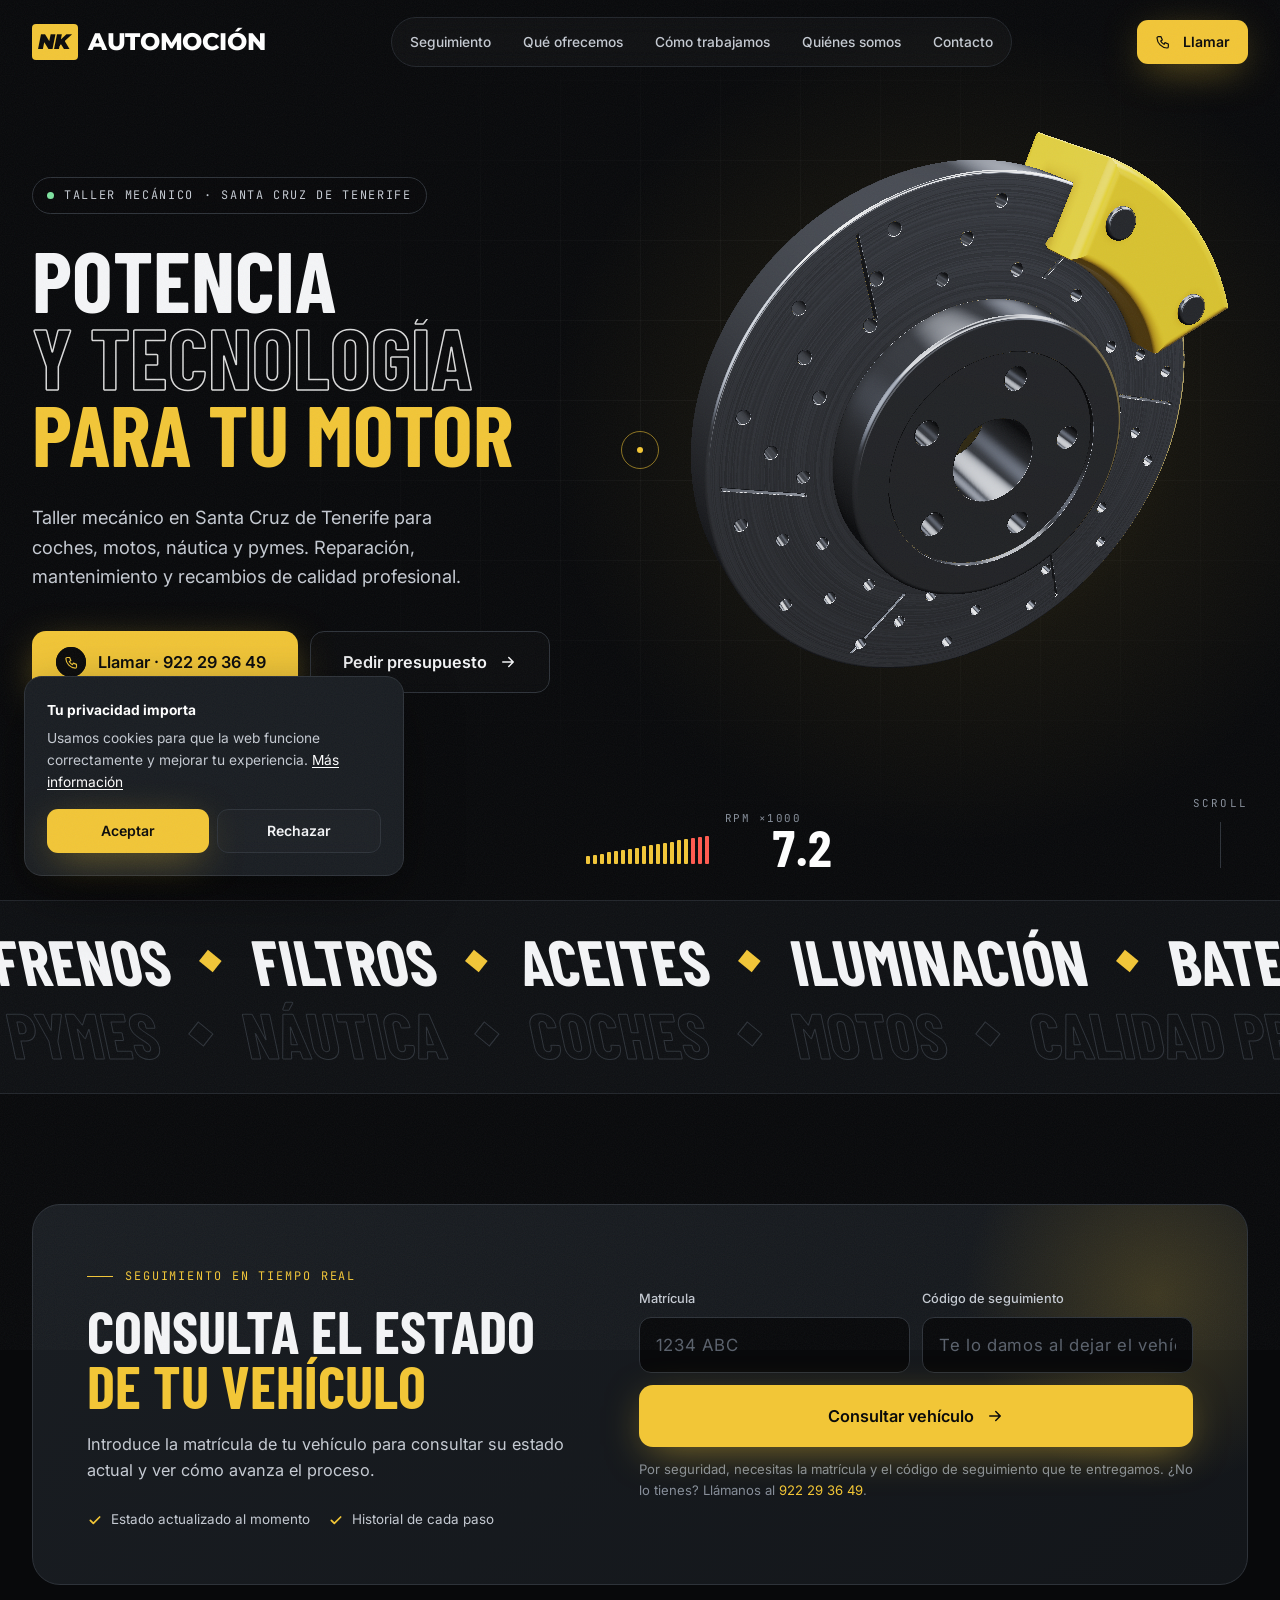
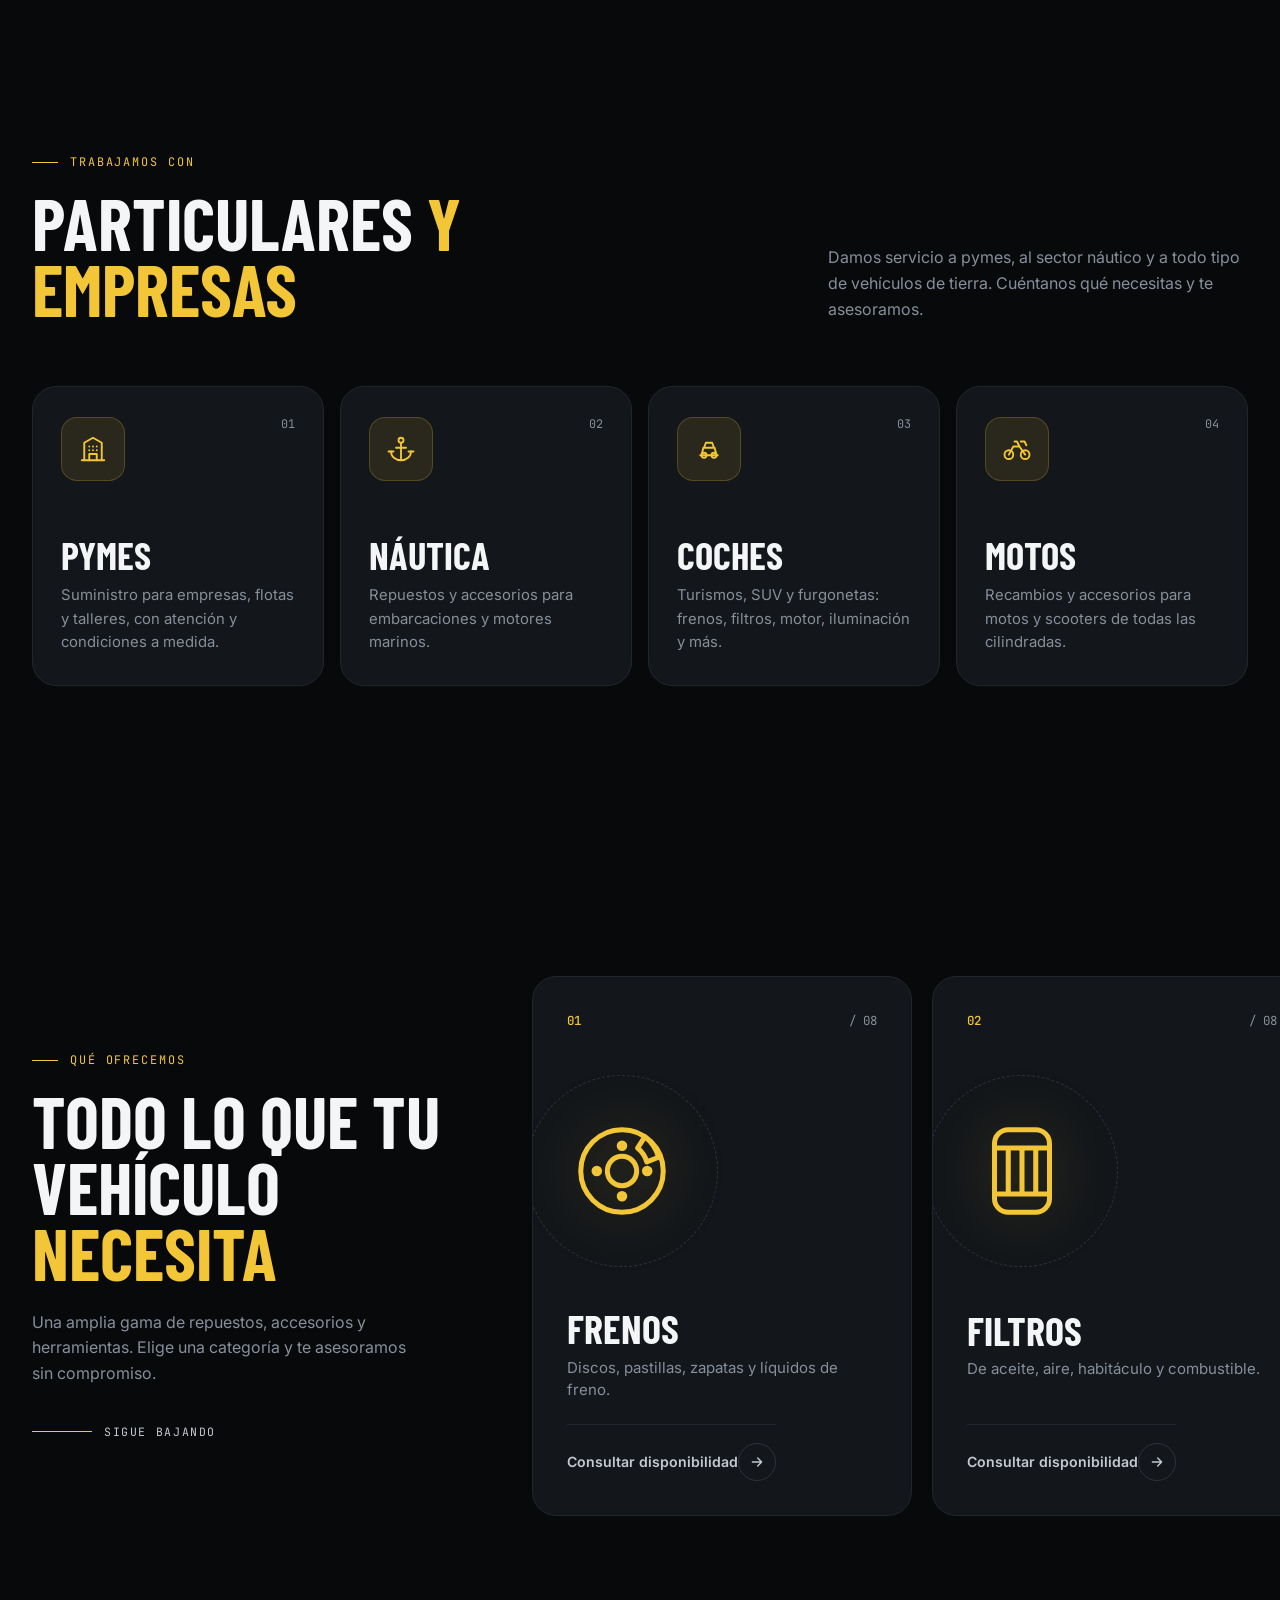
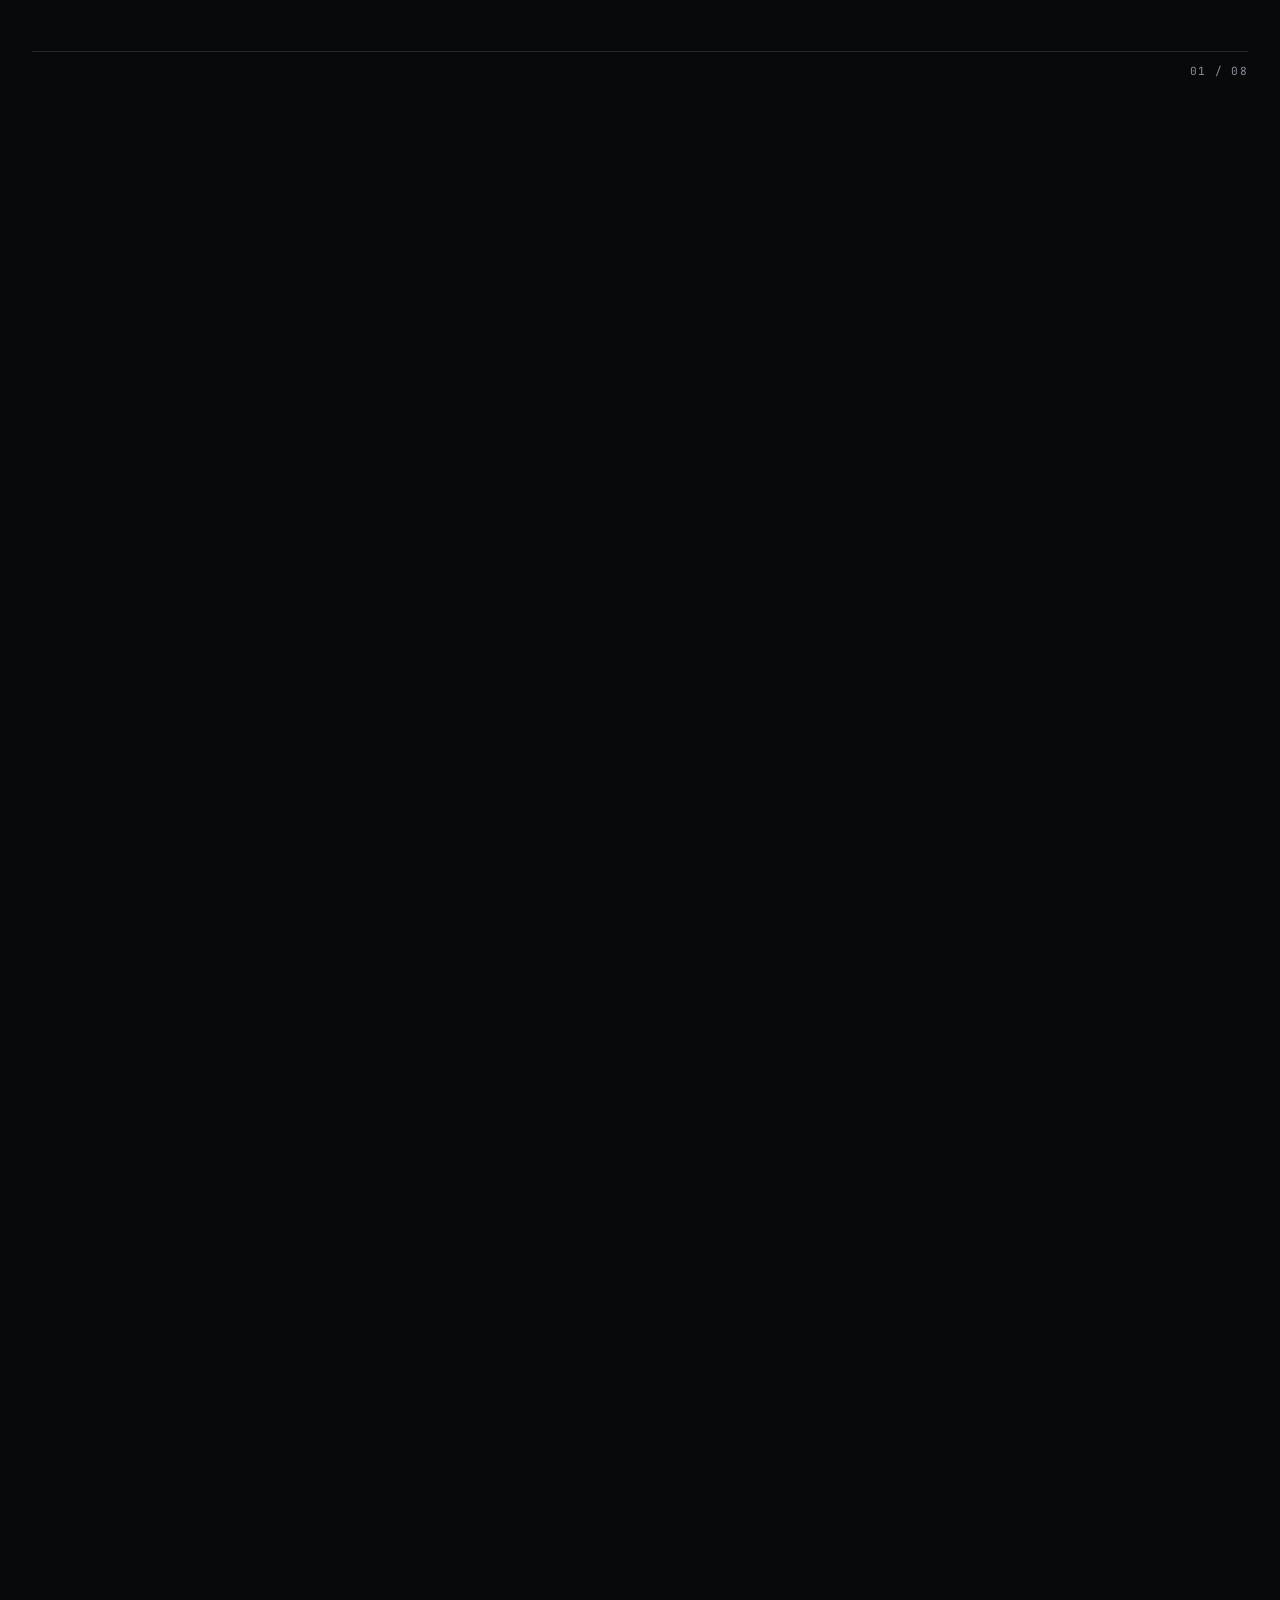
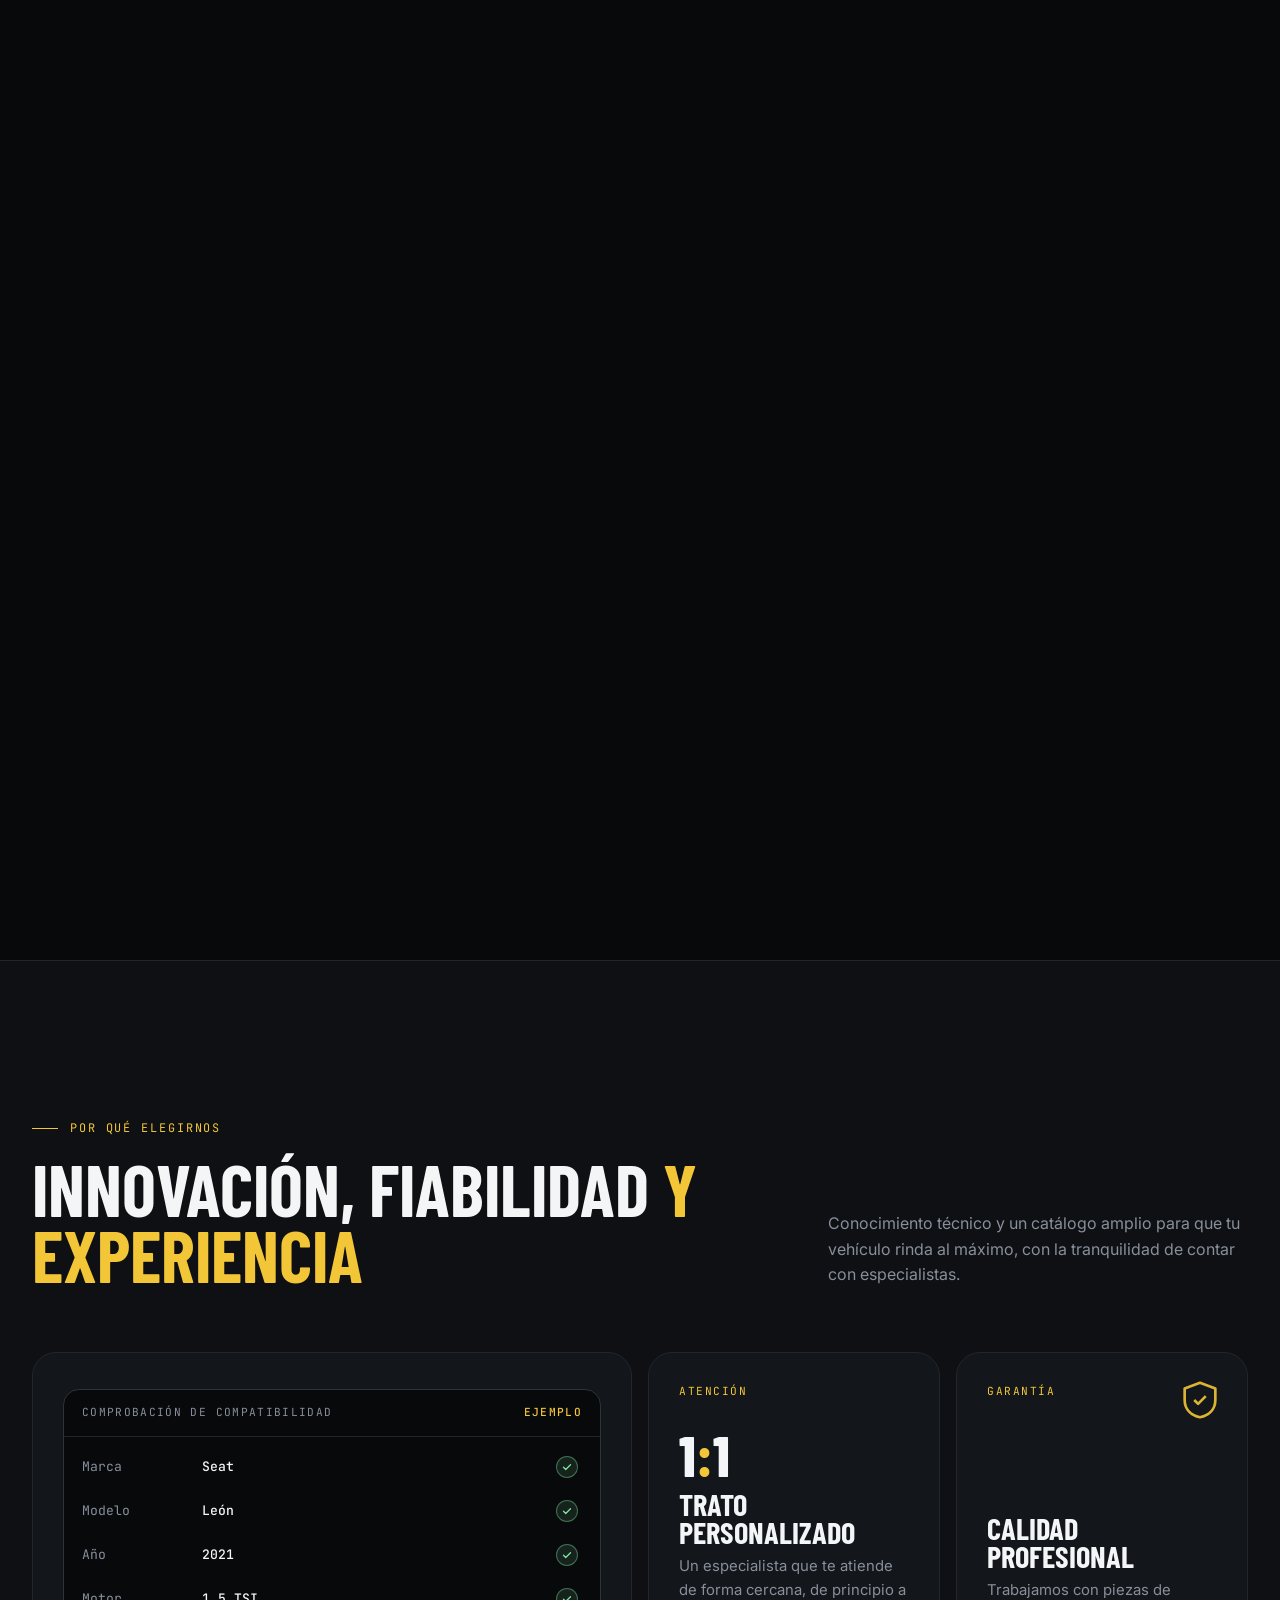
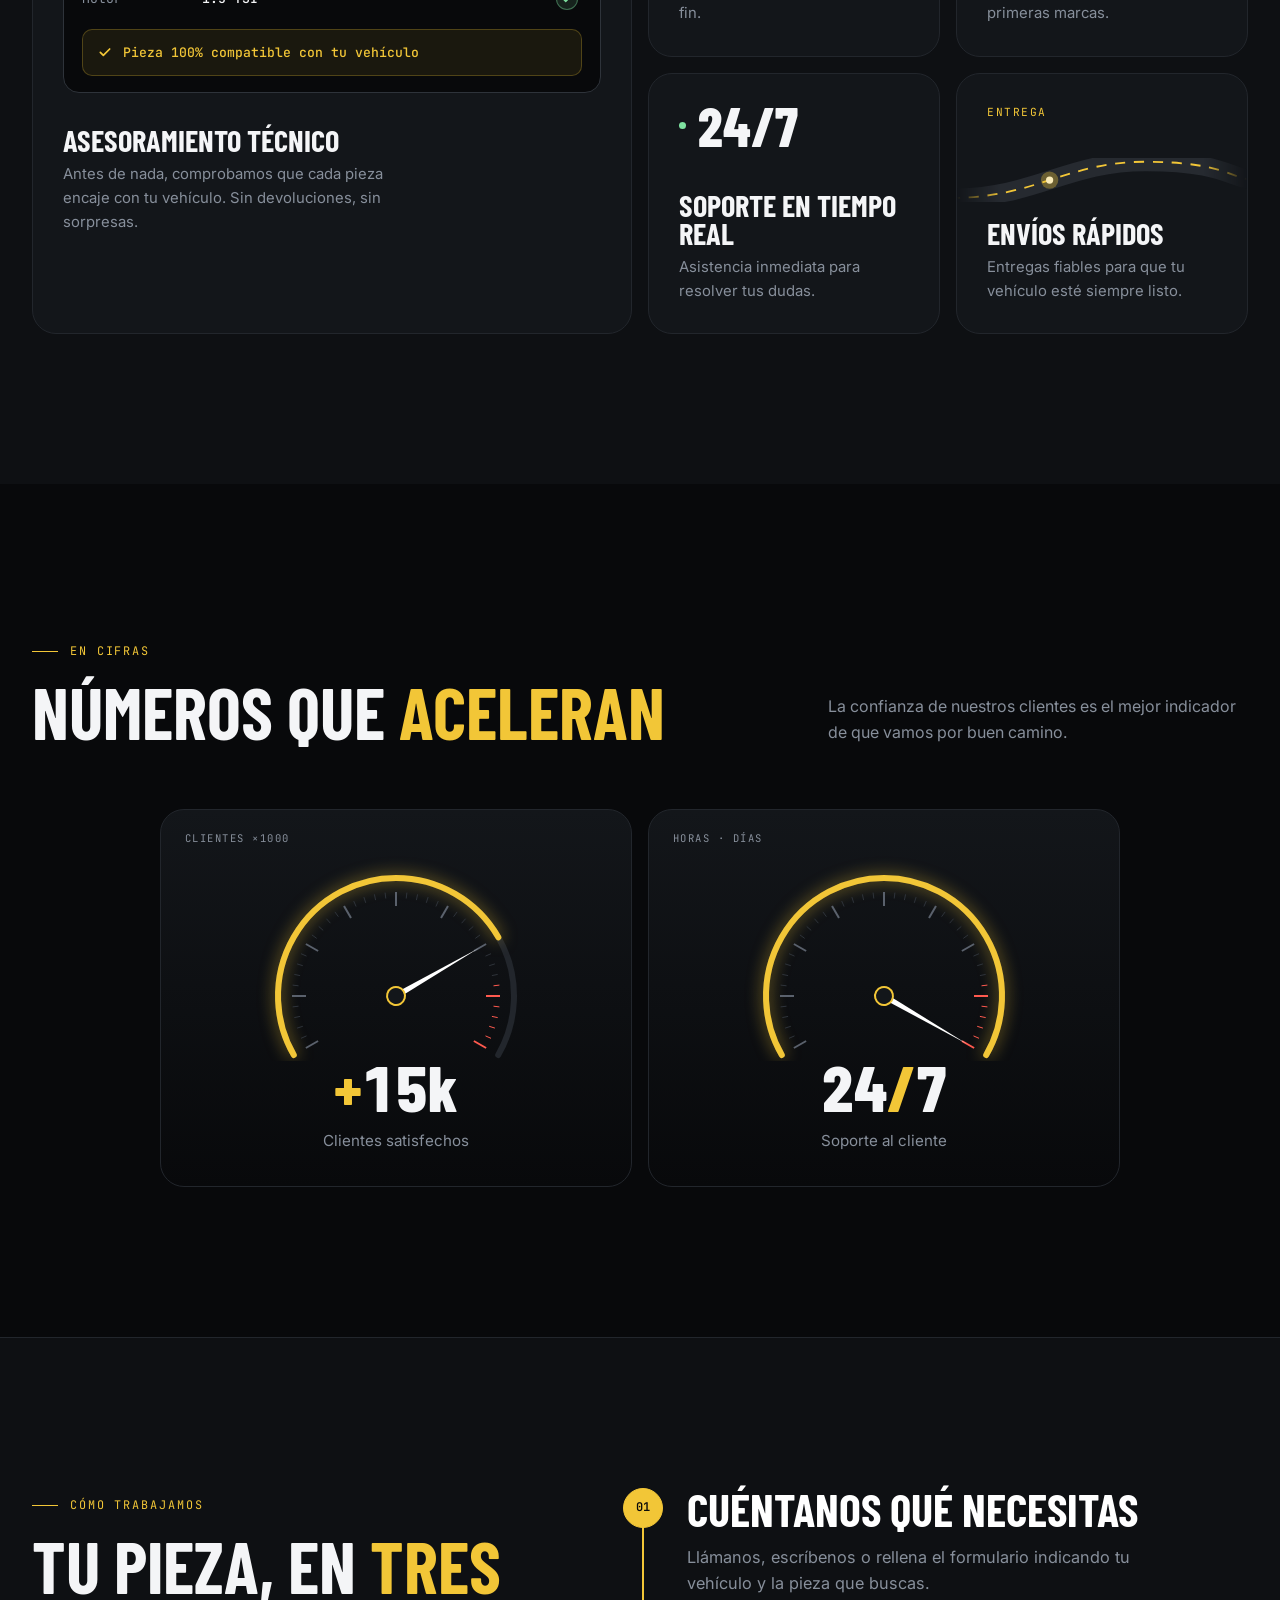
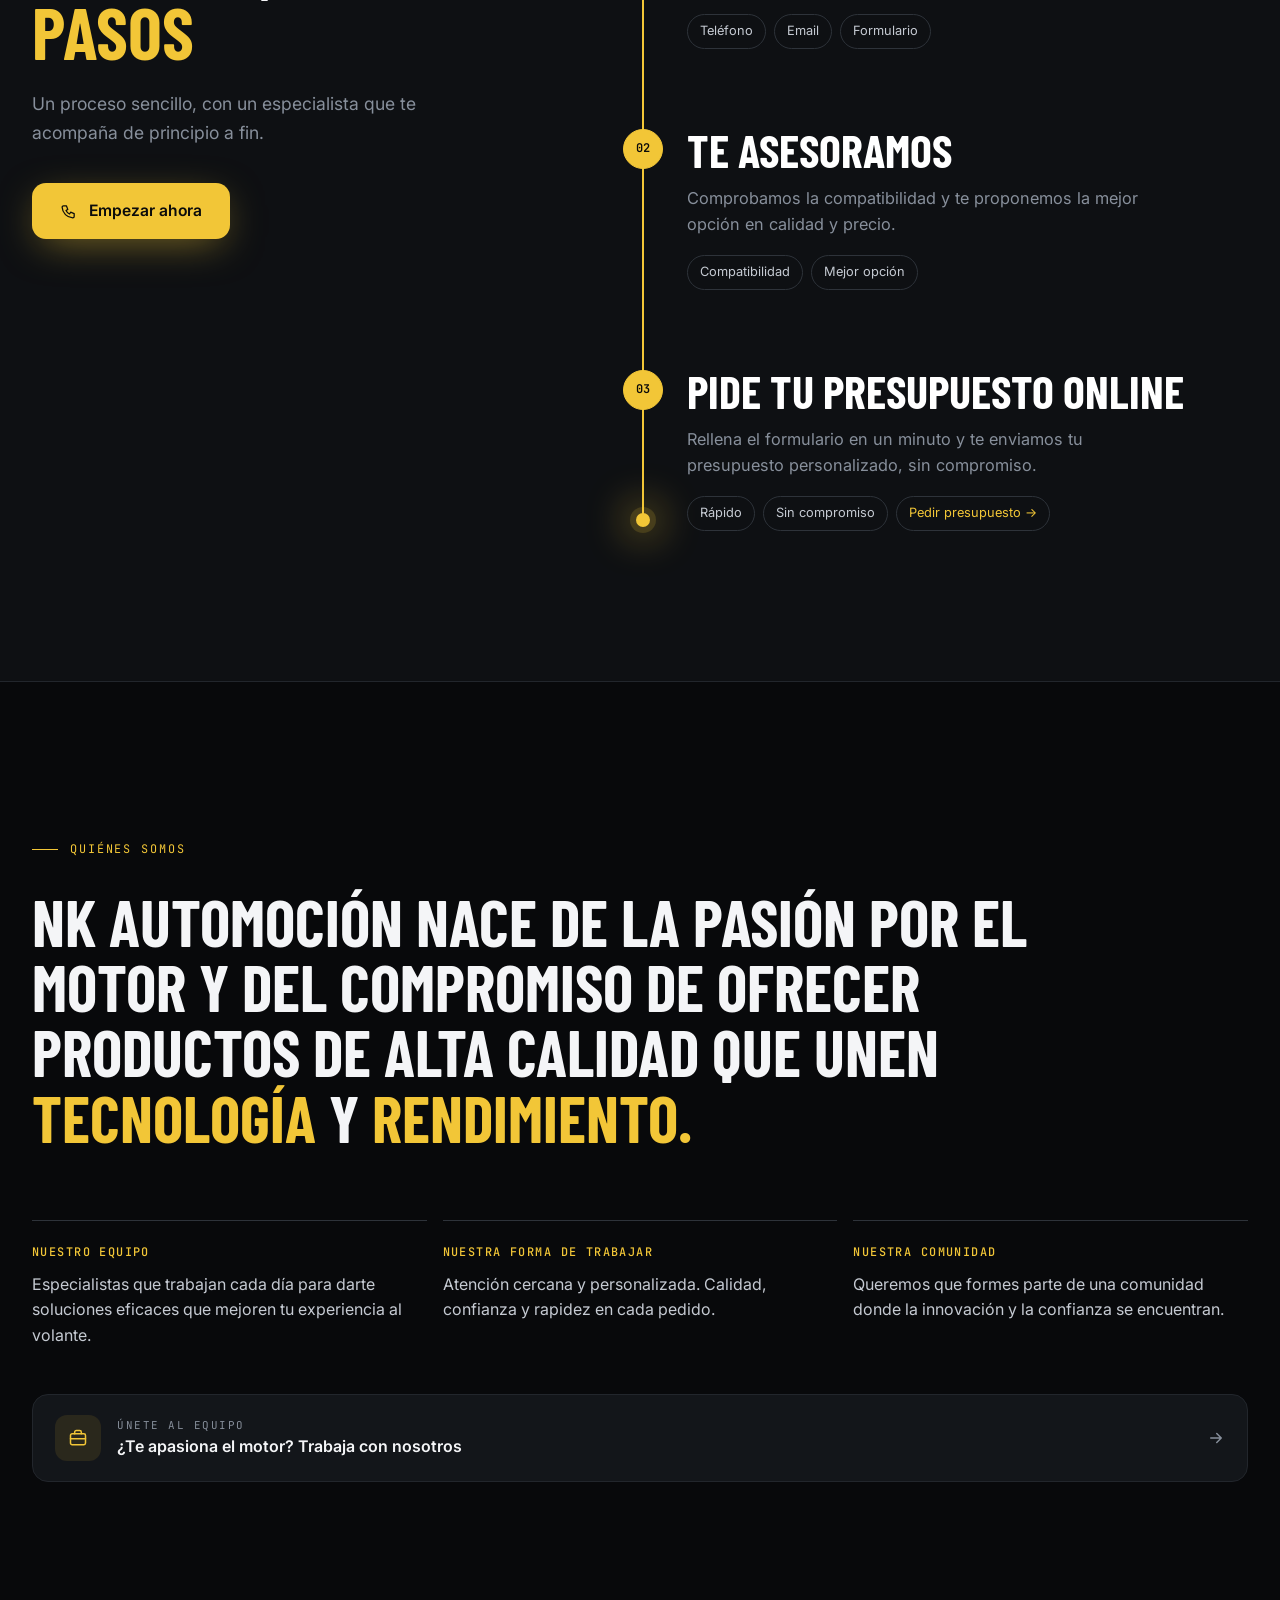
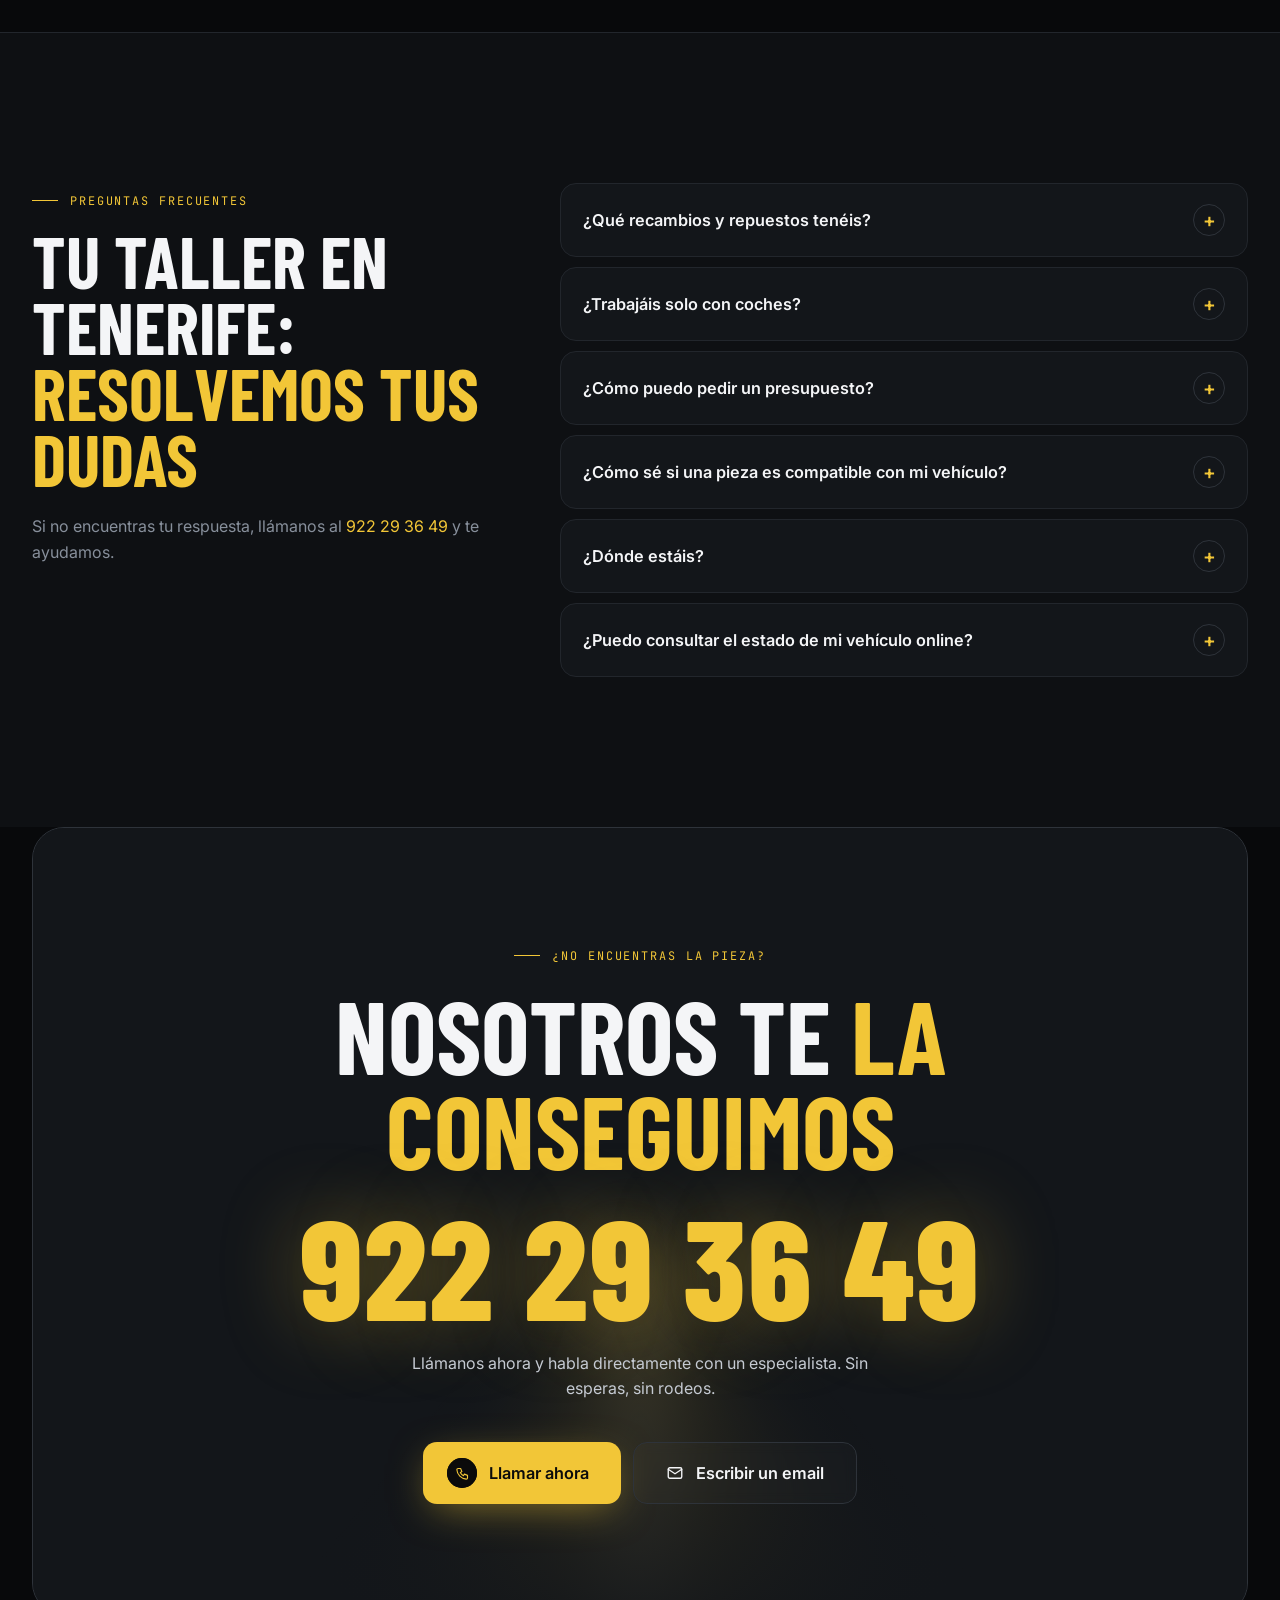
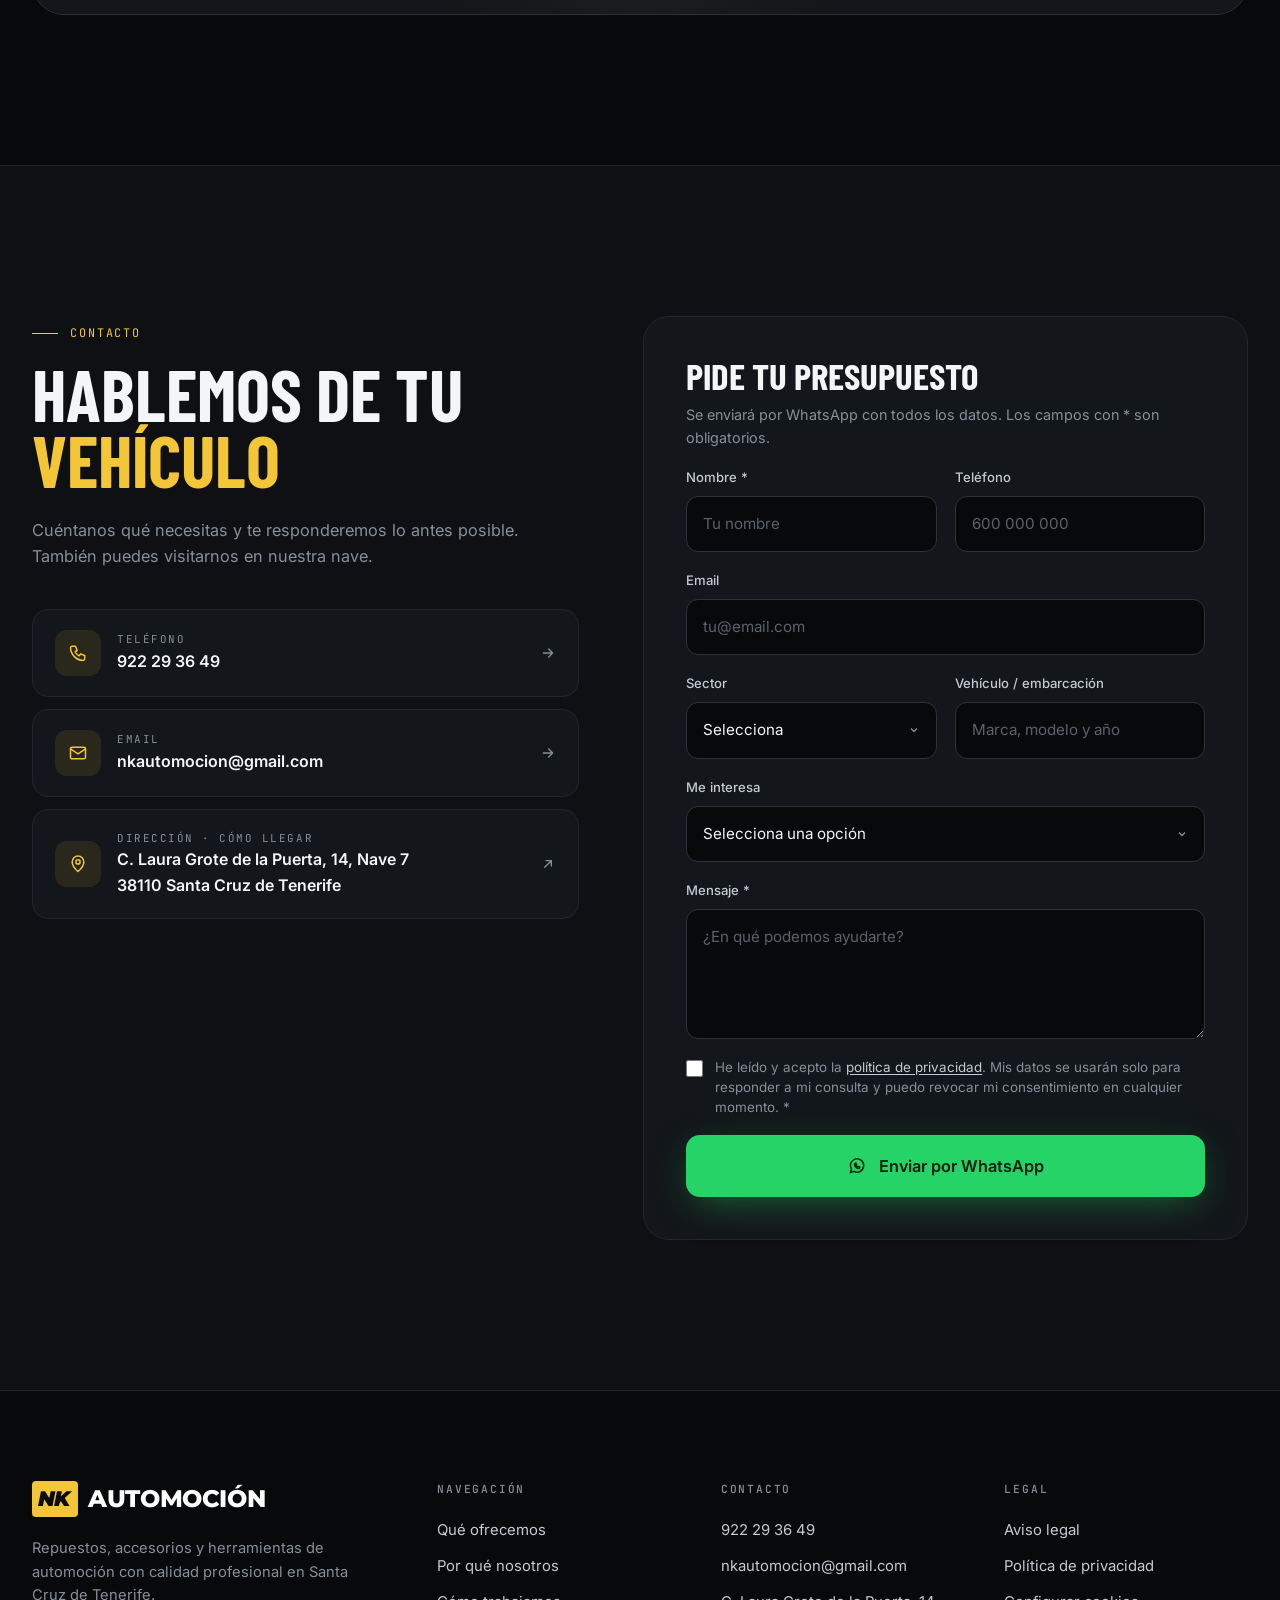
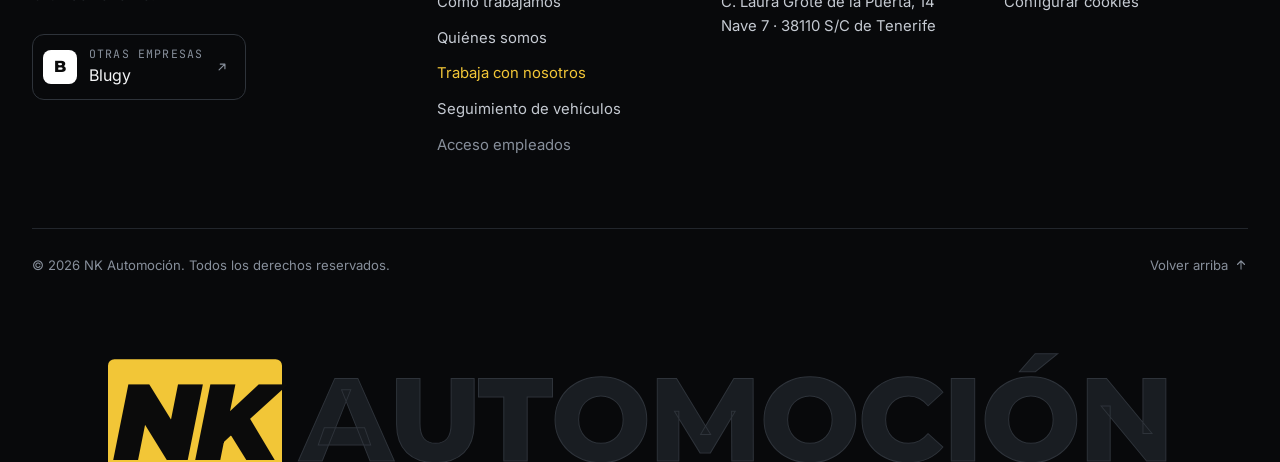
==== commit ea4cfa9d: "Añadir verificación de Google Search Console Co-Authored-By: Claude Opus 5.5 <noreply@anthropic.com>" ====
--- a/index.html
+++ b/index.html
@@ -9,6 +9,7 @@
 <link rel="canonical" href="https://nkautomocion7.vercel.app/">
 <link rel="alternate" hreflang="es-ES" href="https://nkautomocion7.vercel.app/">
 <meta name="robots" content="index, follow, max-image-preview:large">
+<meta name="google-site-verification" content="H9a6HpILcvhHGln_yxjuz7z2Z4Pwg_lSGbqMUevk8us" />
 <meta name="author" content="NK Automoción">
 <meta name="geo.region" content="ES-CN">
 <meta name="geo.placename" content="Santa Cruz de Tenerife">
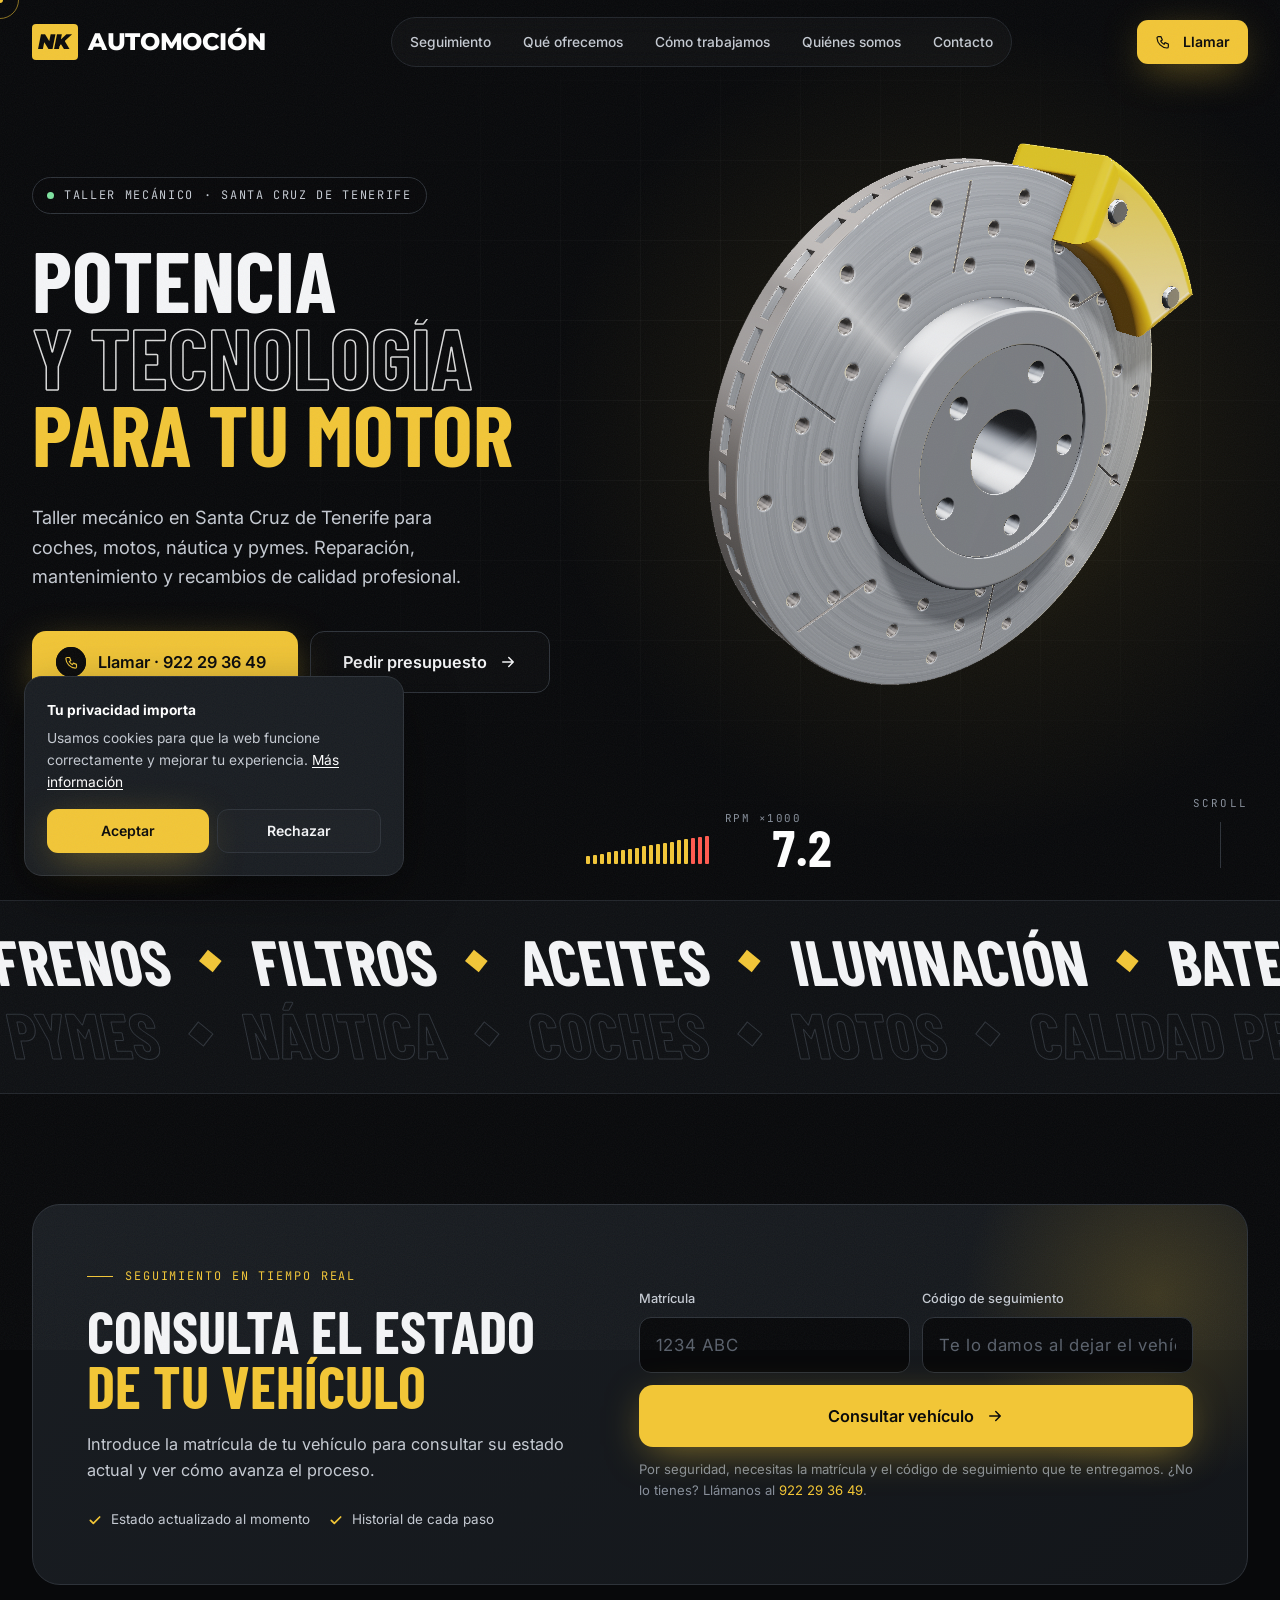
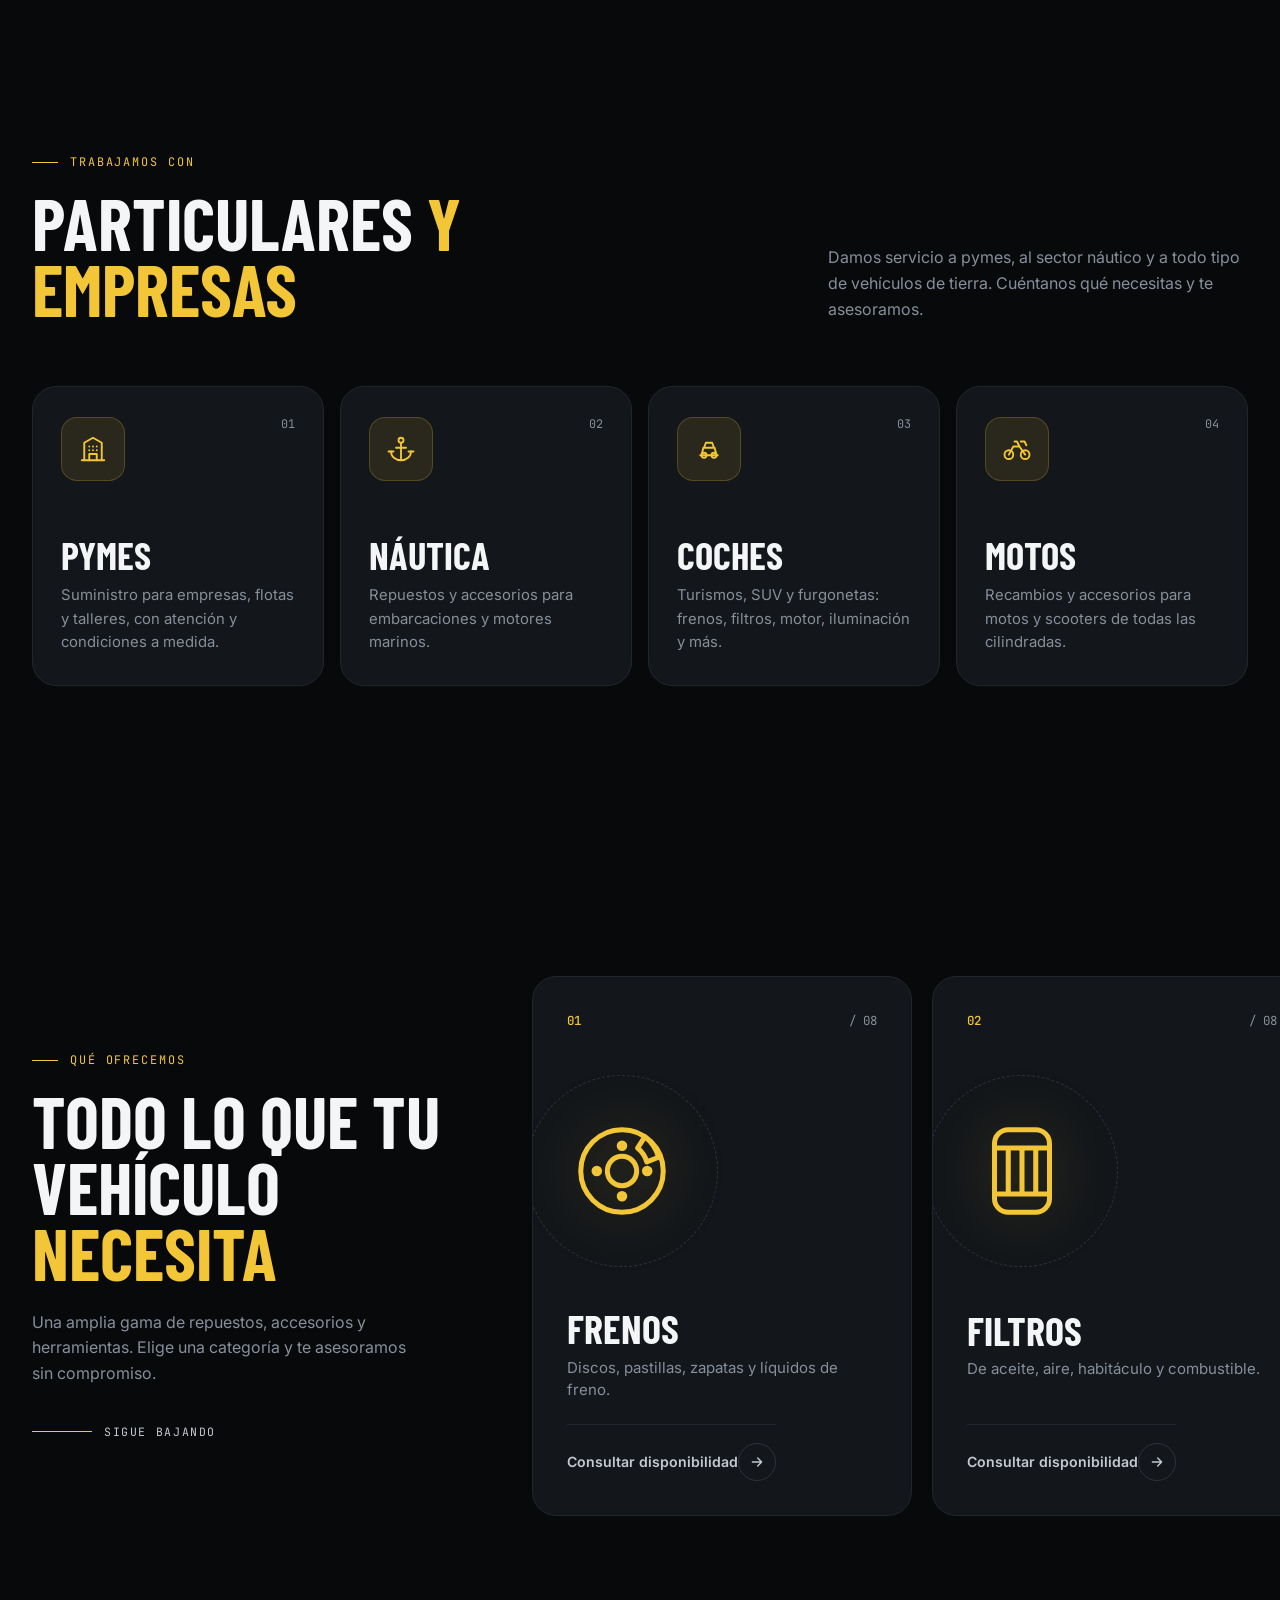
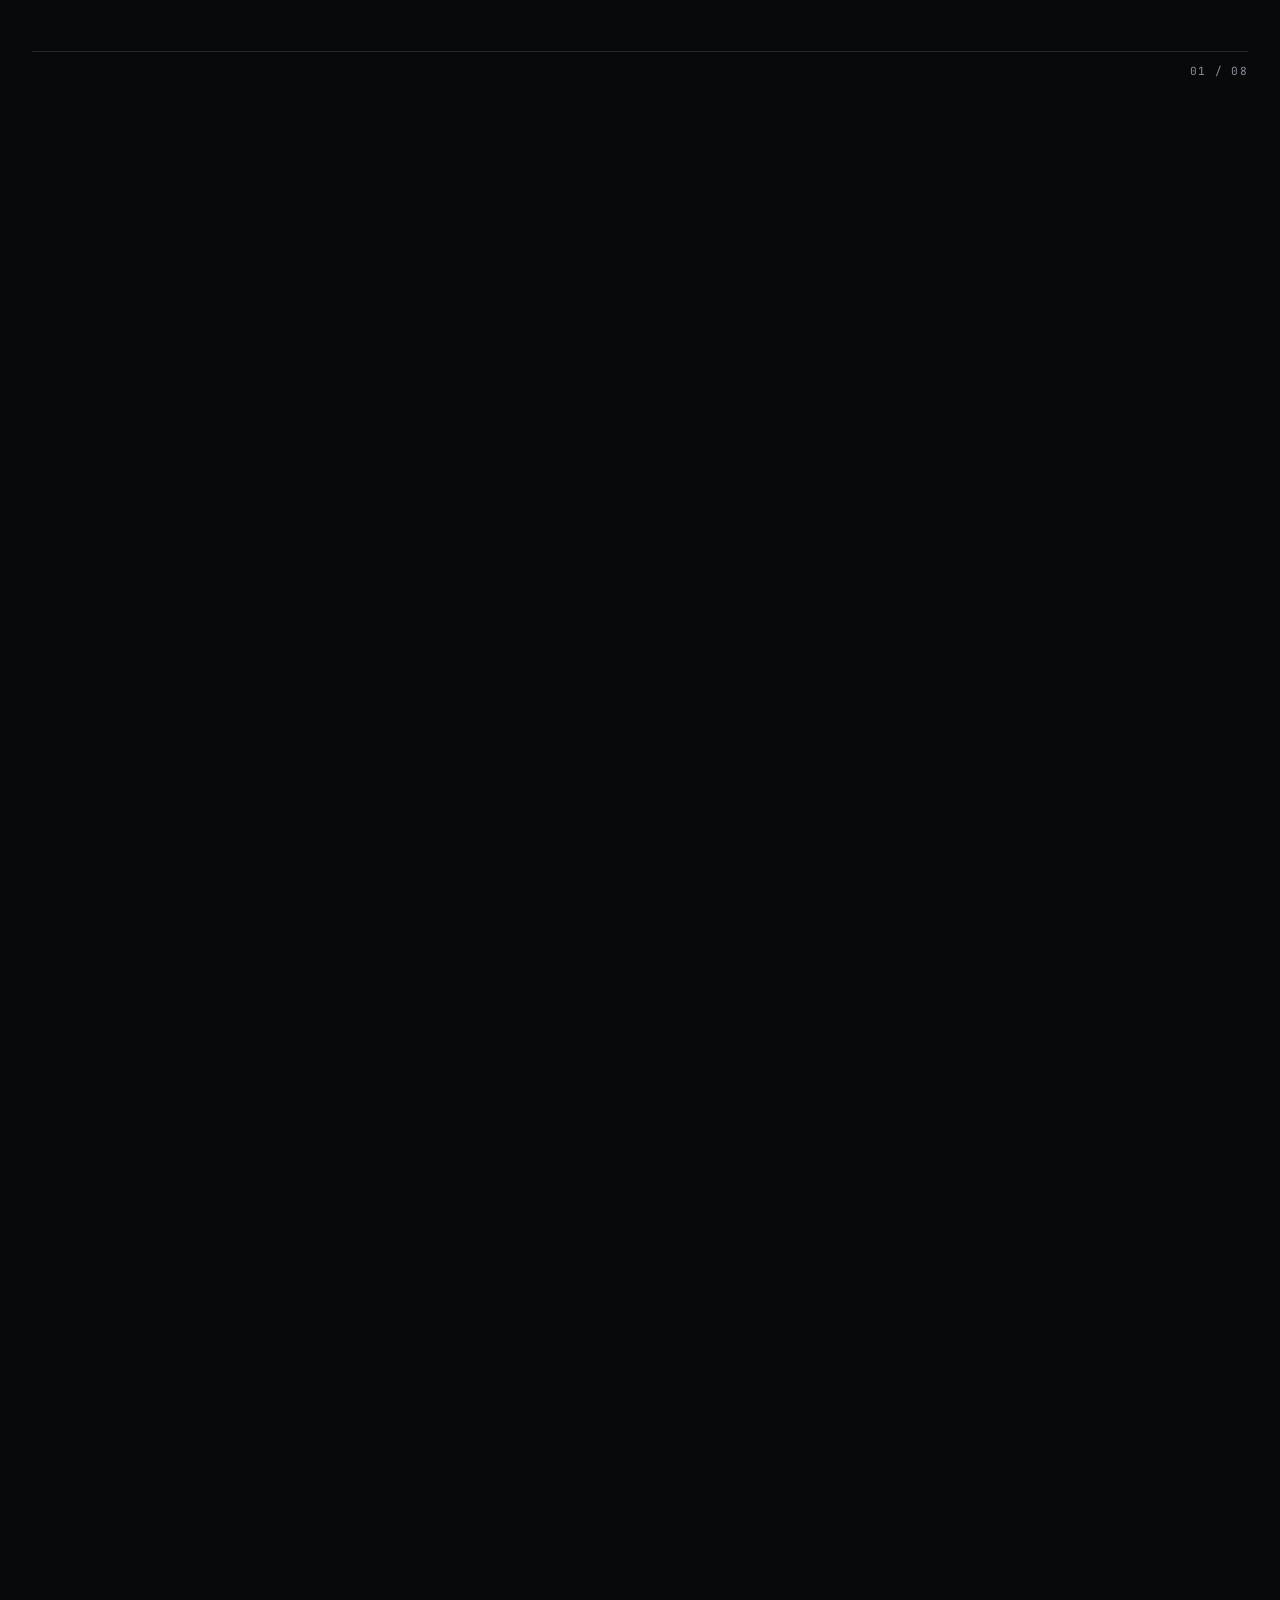
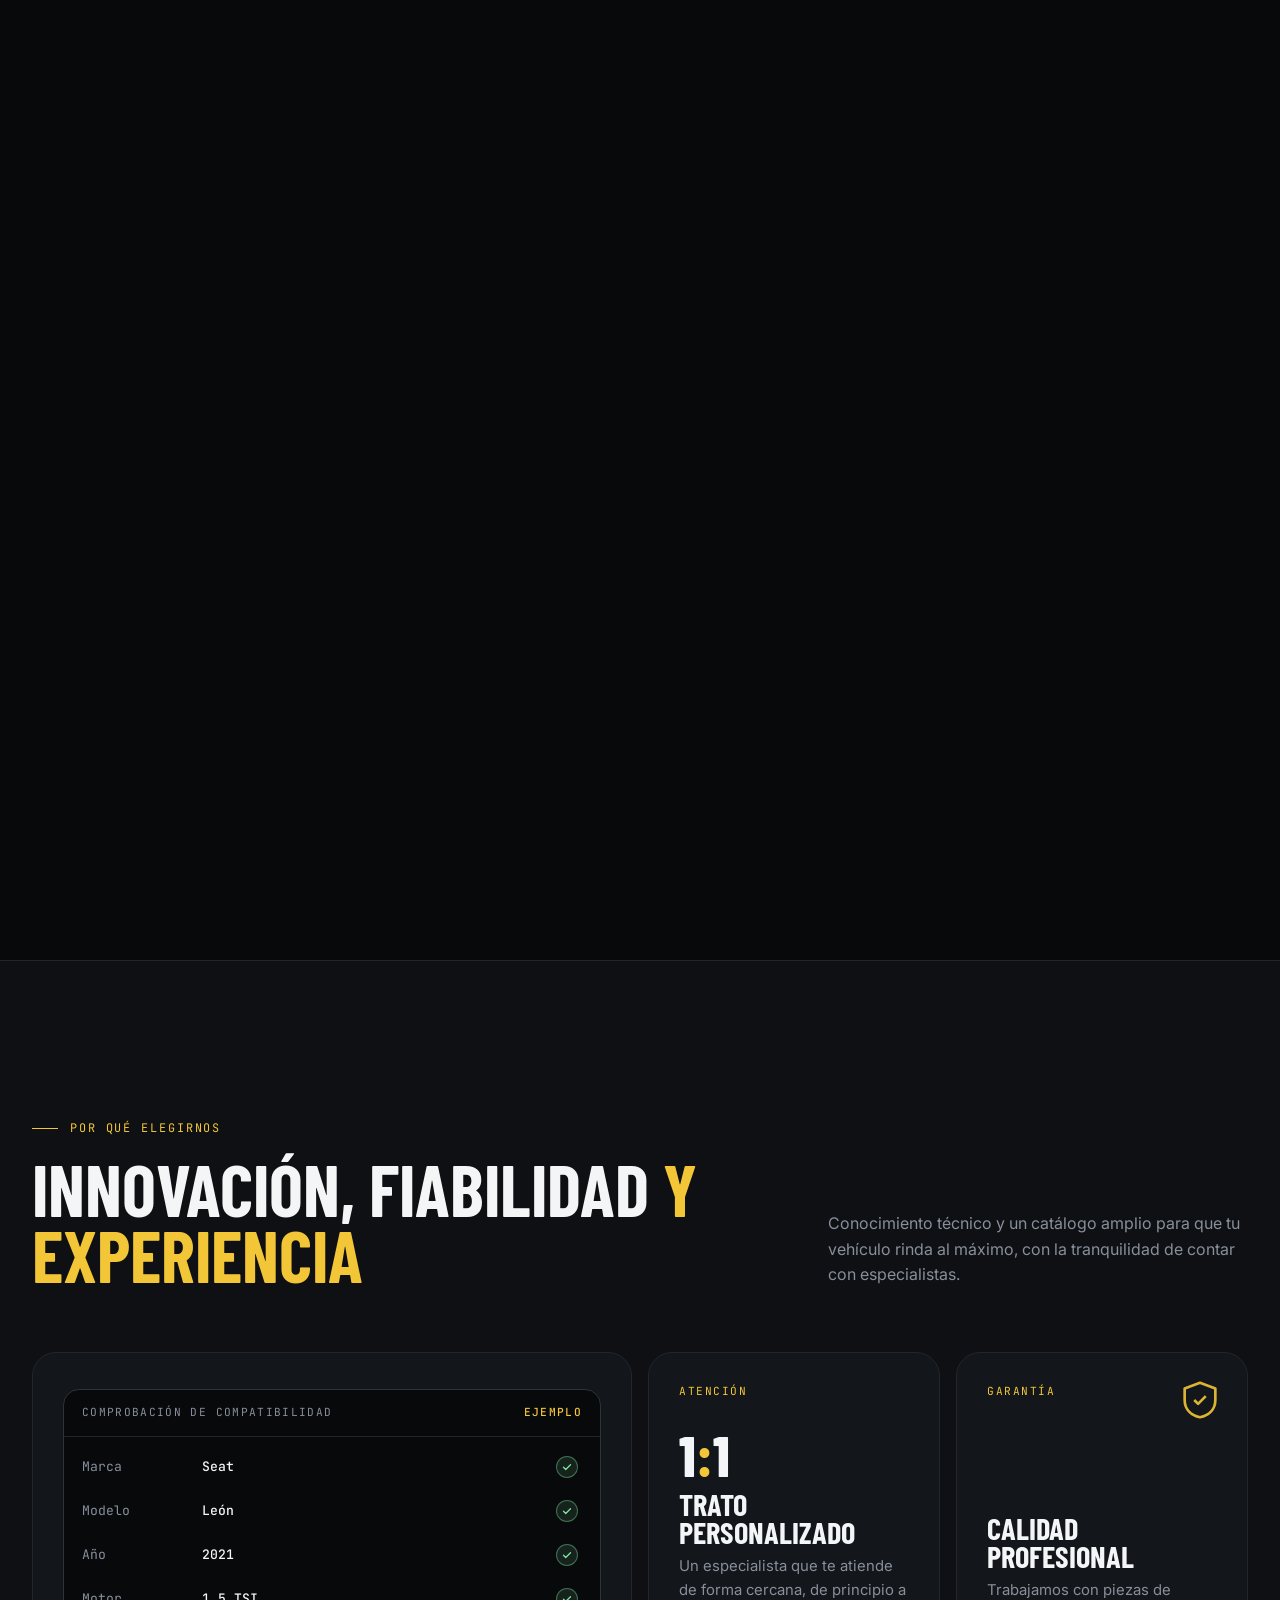
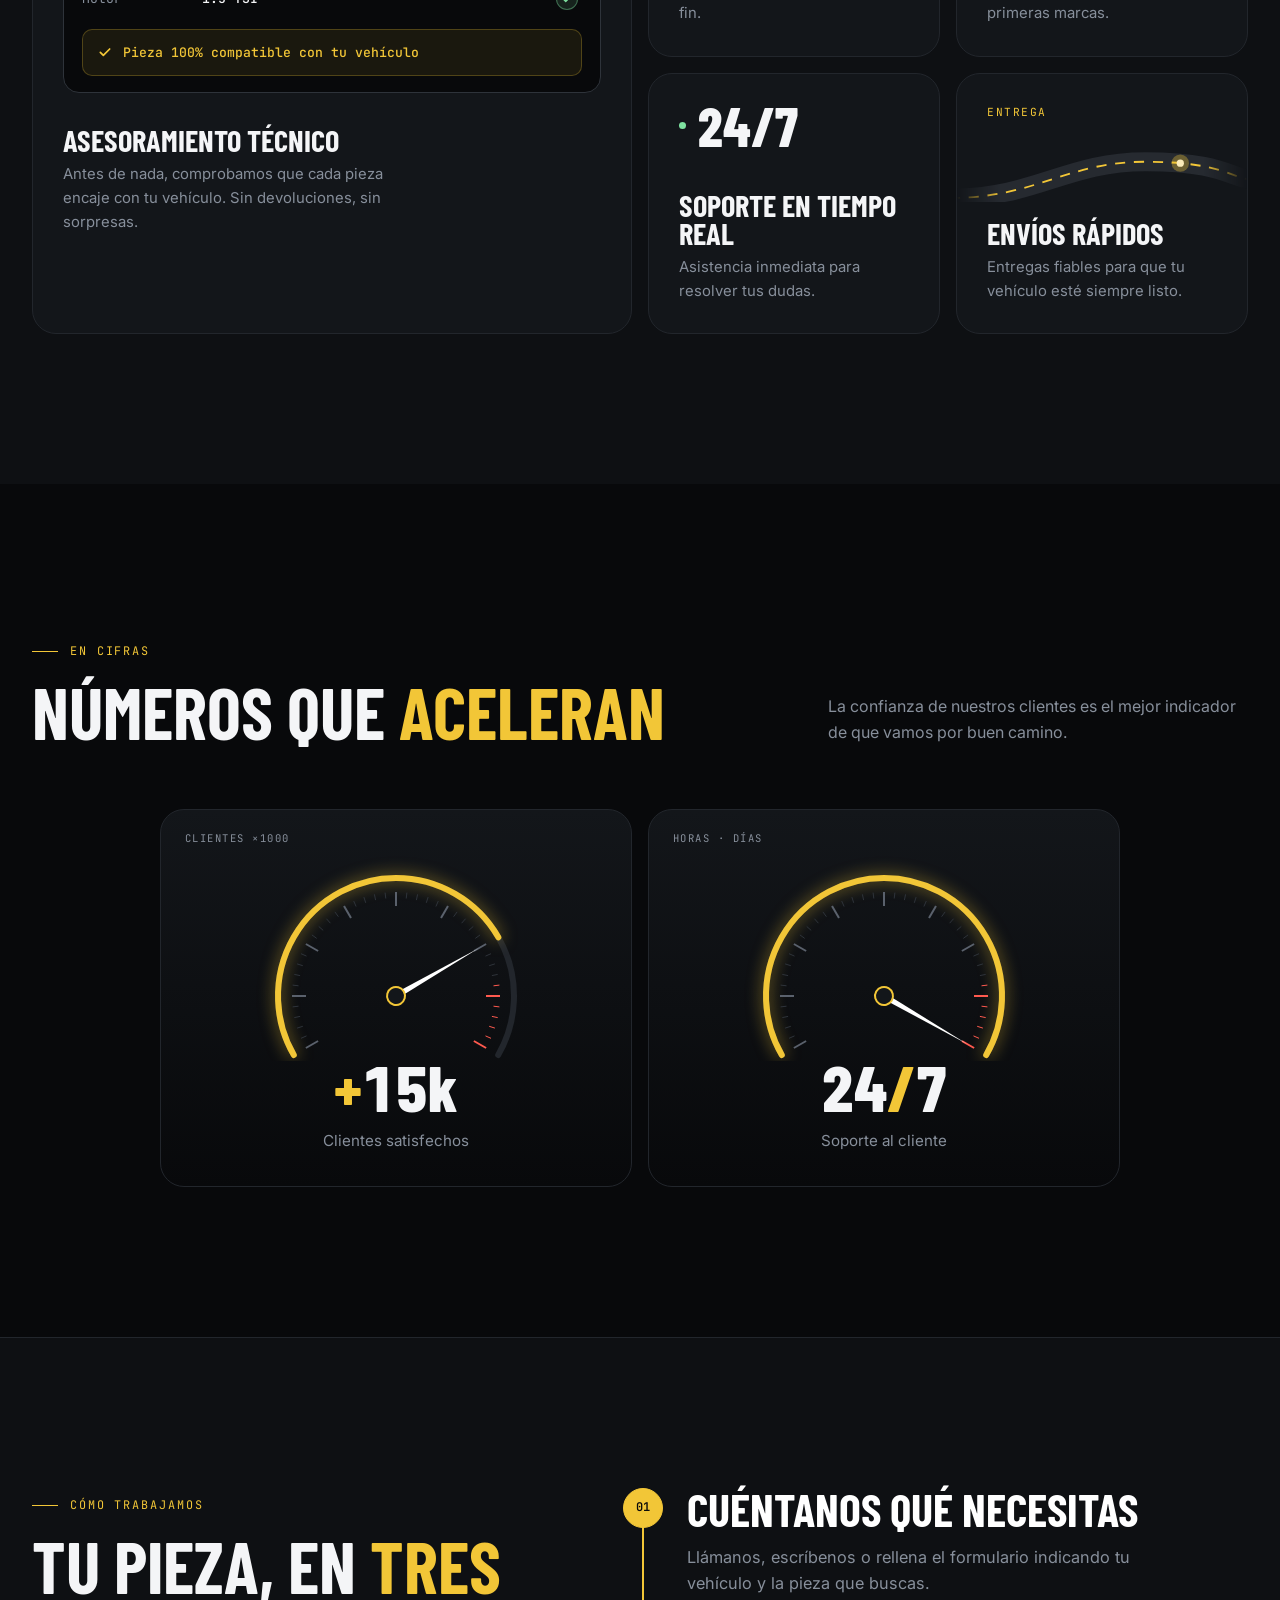
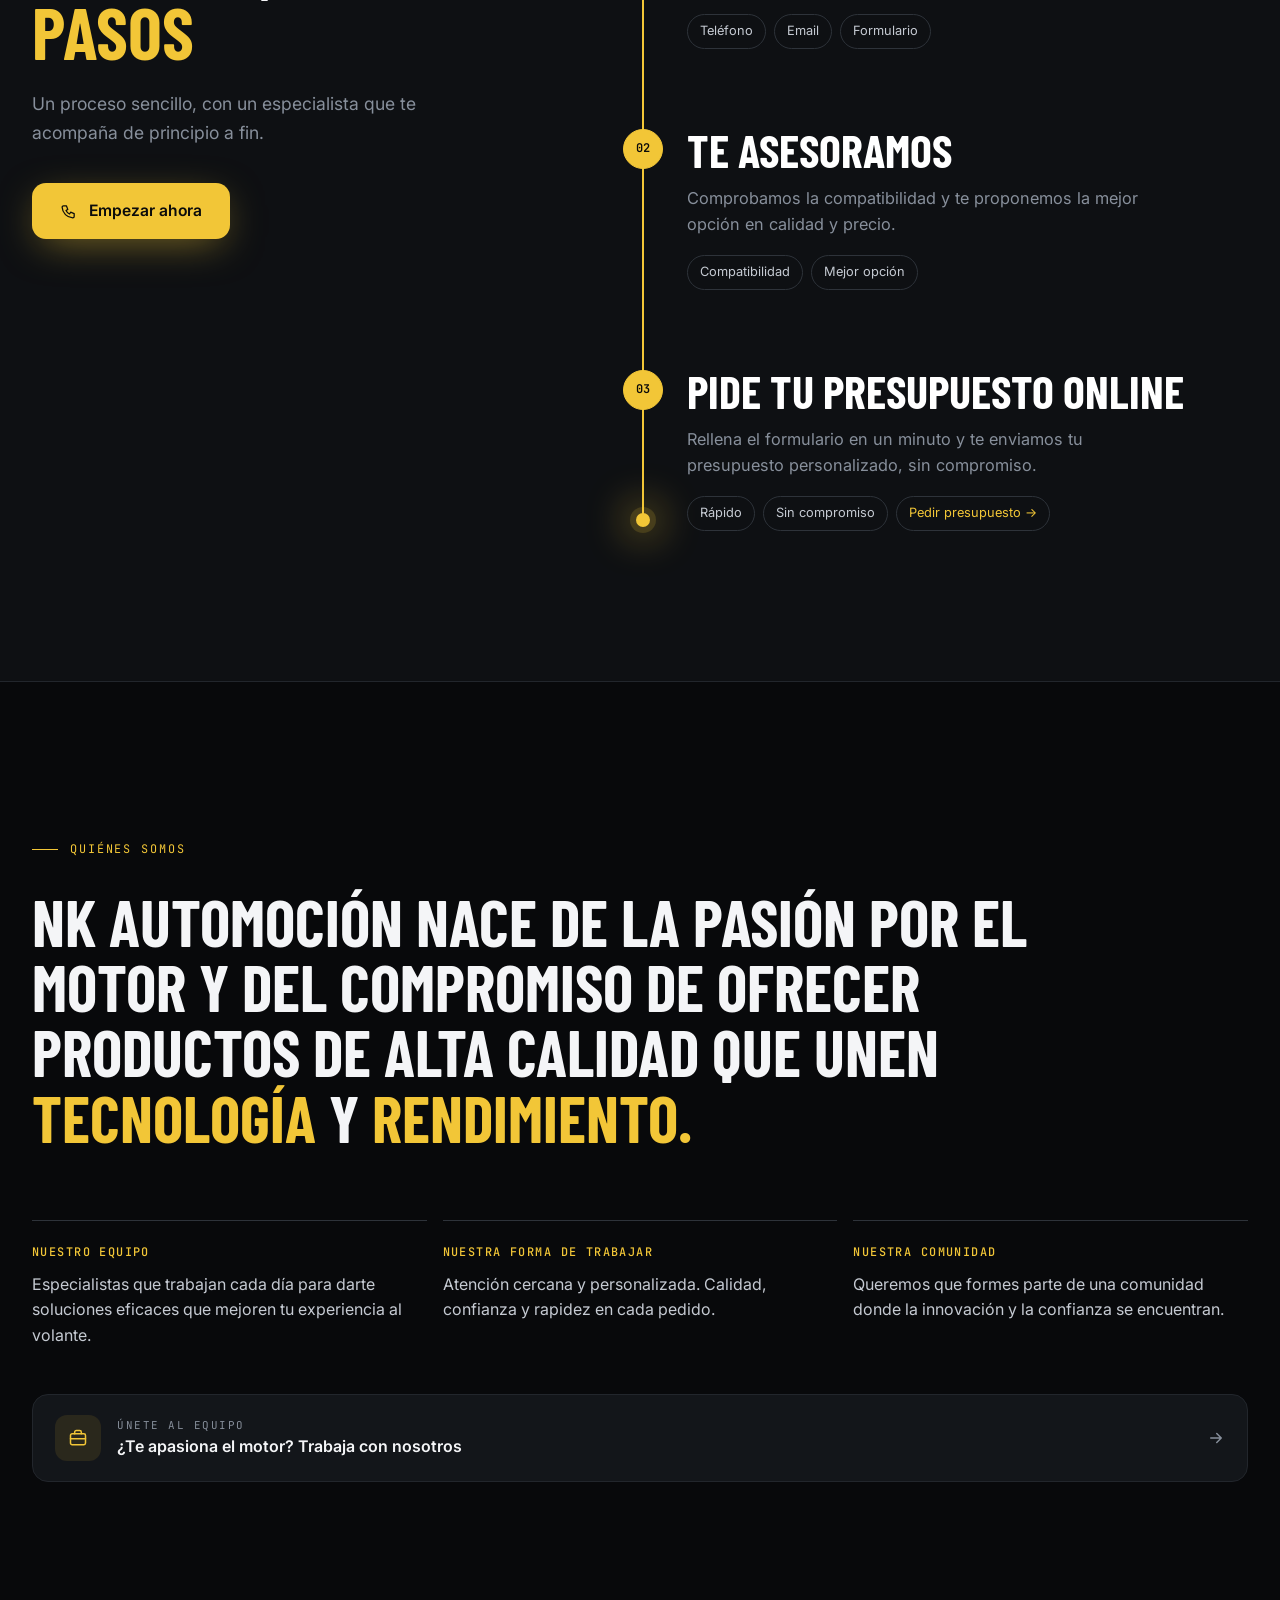
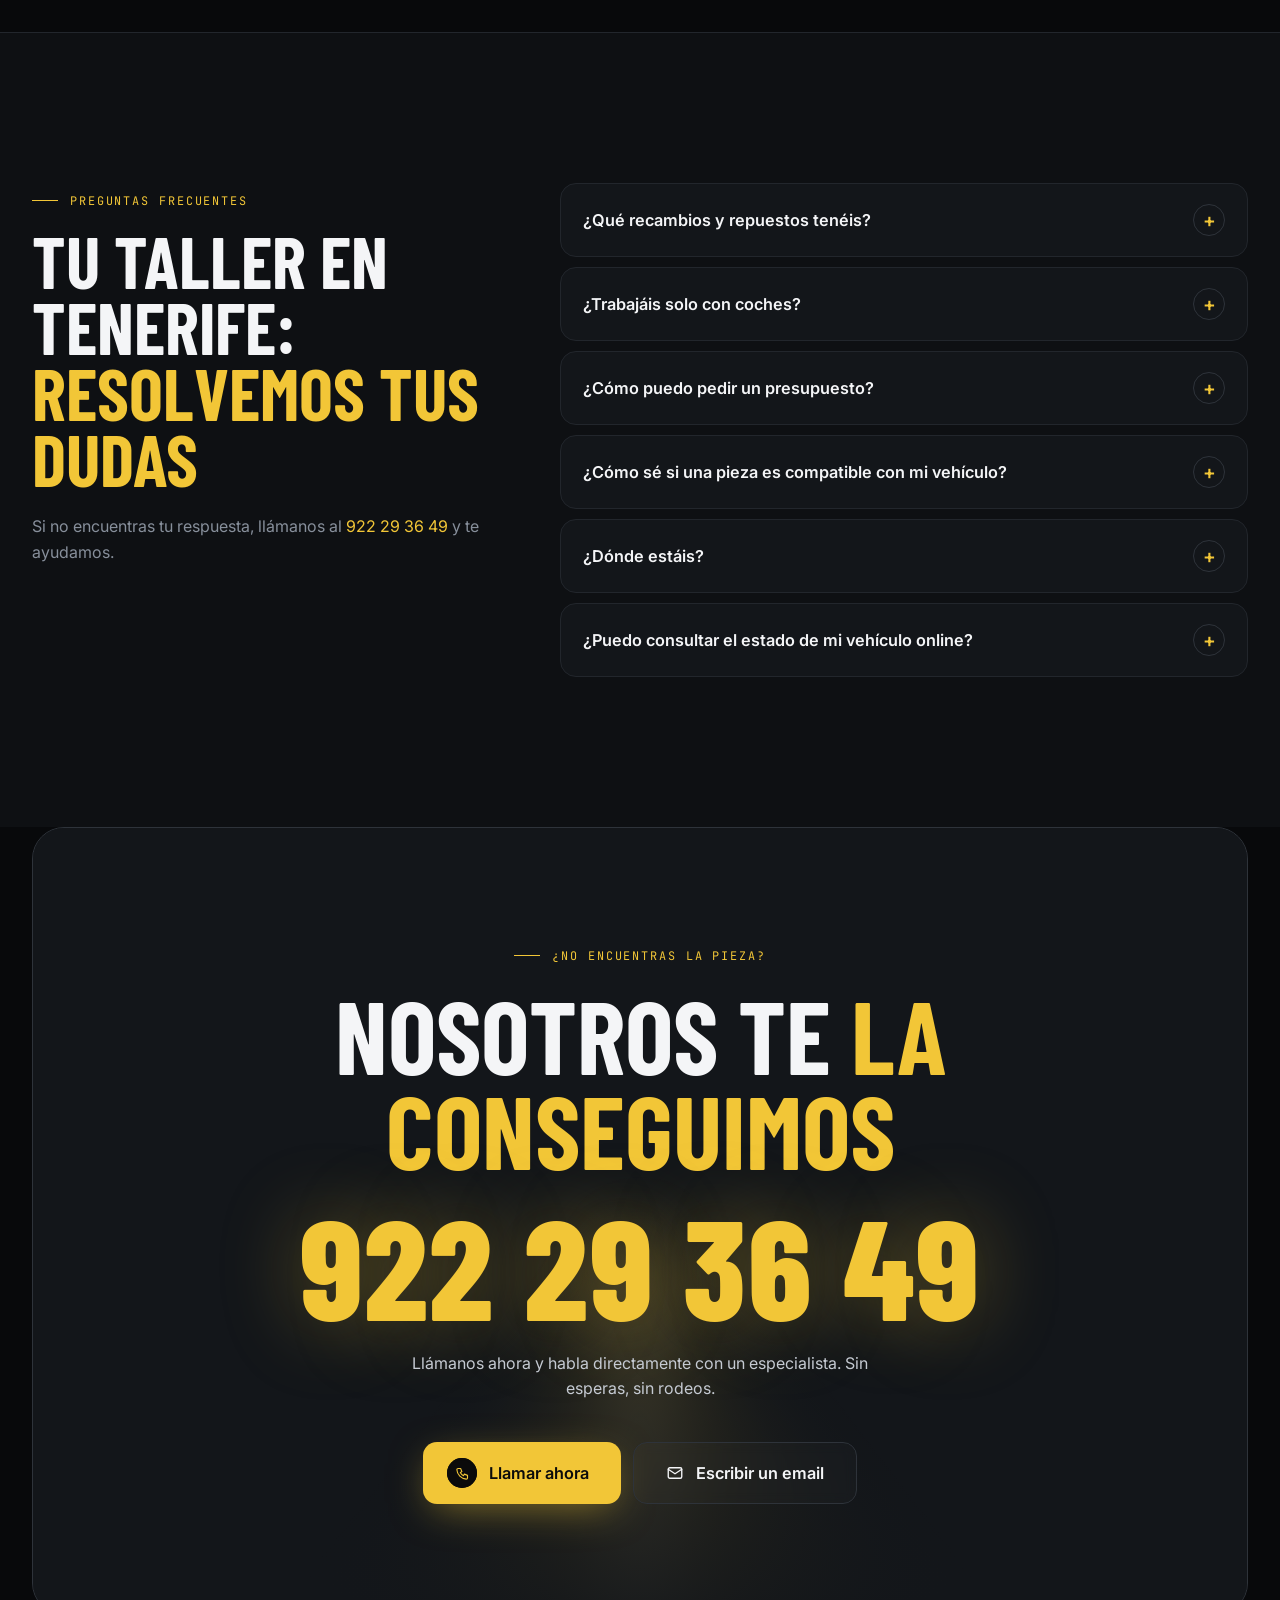
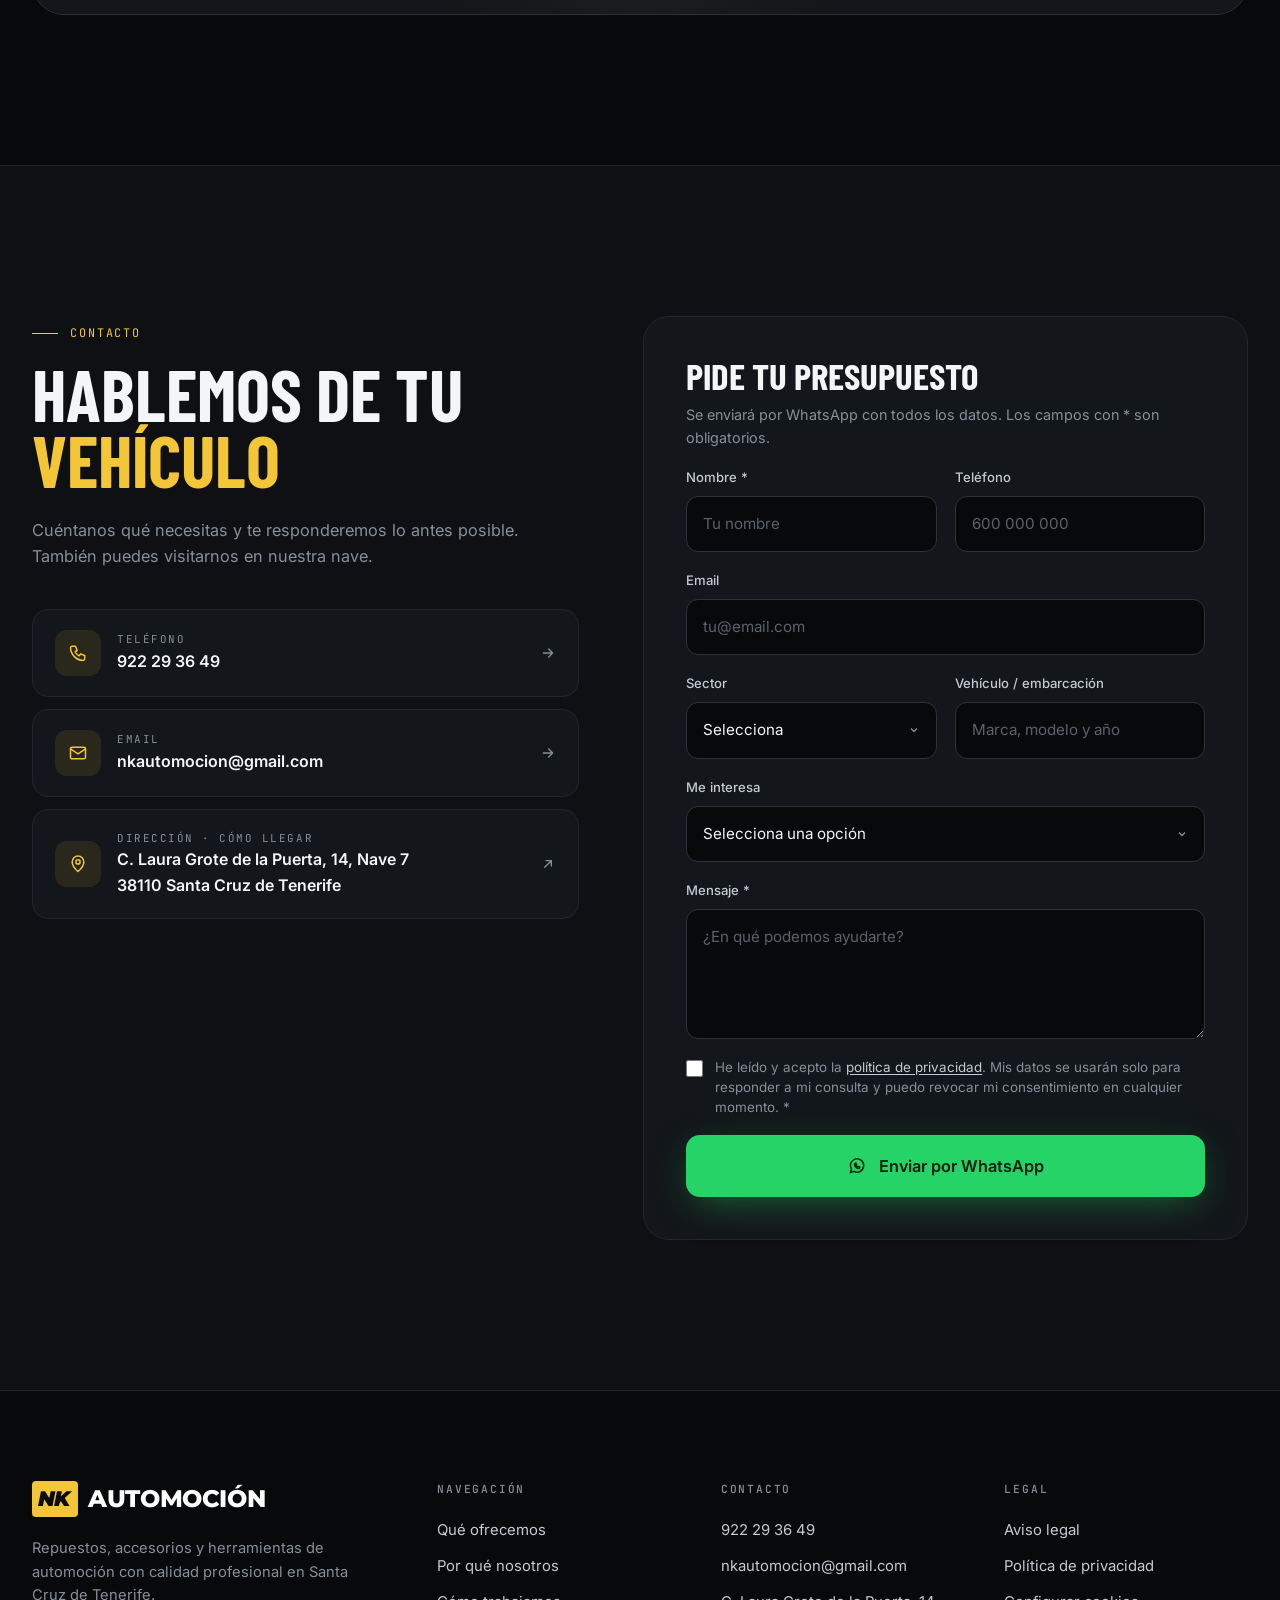
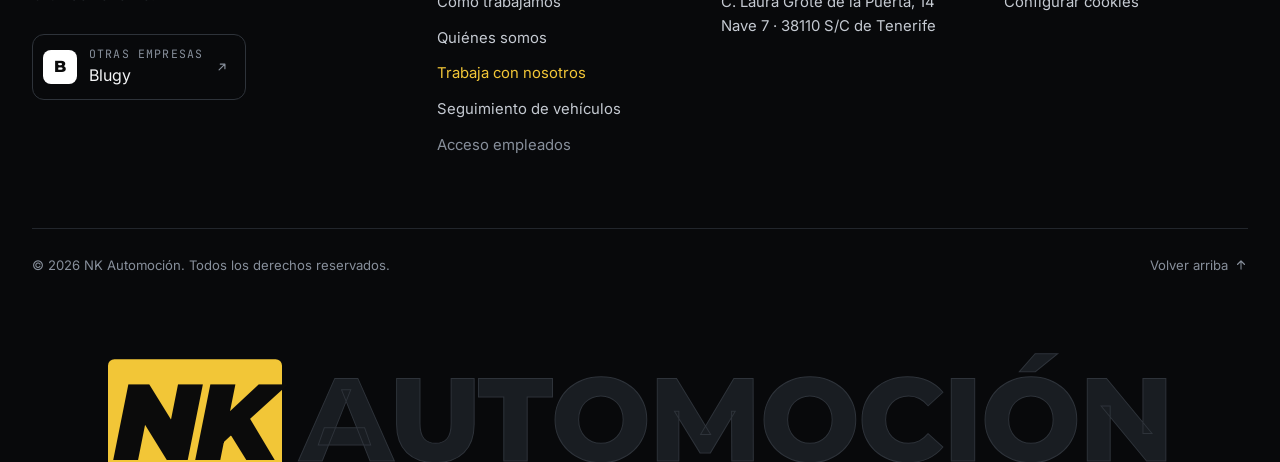
==== commit a79e44c6: "Disco de freno 3D más realista - Acero mecanizado con reflejos circulares y canto de fundición oscur" ====
--- a/index.html
+++ b/index.html
@@ -1067,82 +1067,123 @@
 mat2 r2(float a){float c=cos(a),s=sin(a);return mat2(c,-s,s,c);}
 float hash(float x){return fract(sin(x*127.1)*43758.5453);}
 float sdCyl(vec3 p,float r,float h){vec2 d=abs(vec2(length(p.xy),p.z))-vec2(r,h);return min(max(d.x,d.y),0.)+length(max(d,0.));}
+float smax(float a,float b,float k){float h=clamp(.5-.5*(b-a)/k,0.,1.);return mix(b,a,h)+k*h*(1.-h);}
 vec2 pRep(vec2 p,float n,float off){float a=atan(p.y,p.x)+off;float s=6.2831853/n;a=mod(a+s*.5,s)-s*.5;return length(p)*vec2(cos(a),sin(a));}
+/* materiales: 1 disco · 2 buje · 3 pinza · 4 tornillos */
 vec2 map(vec3 p){
-  // Pinza (fija)
-  float L=length(p.xy); float ang=atan(p.y,p.x);
-  vec2 d2=vec2(abs(L-1.9)-.36,(abs(ang-1.)-.40)*L);
+  // --- Pinza (fija), con hueco por donde pasa el disco
+  float L=length(p.xy),ang=atan(p.y,p.x);
+  vec2 d2=vec2(abs(L-1.92)-.33,(abs(ang-1.)-.37)*L);
   float dxy=length(max(d2,0.))+min(max(d2.x,d2.y),0.);
-  vec2 w=vec2(dxy+.08,abs(p.z)-.44);
-  float cal=min(max(w.x,w.y),0.)+length(max(w,0.))-.08;
-  // tornillos de la pinza
-  vec3 b1=p-vec3(1.9*cos(.72),1.9*sin(.72),.5), b2=p-vec3(1.9*cos(1.28),1.9*sin(1.28),.5);
-  float bolt=min(sdCyl(b1,.1,.05),sdCyl(b2,.1,.05))-.01;
-  // Disco y buje (giran)
-  vec3 q=p; q.xy=r2(uRot)*q.xy;
-  float disc=sdCyl(q,2.,.16)-.015;
-  disc=max(disc,-(length(q.xy)-1.02));
+  vec2 w=vec2(dxy+.11,abs(p.z)-.42);
+  float cal=min(max(w.x,w.y),0.)+length(max(w,0.))-.11;
+  cal=smax(cal,-max(abs(p.z)-.215,L-2.07),.025);
+  // tornillos de fijación
+  vec3 b1=p-vec3(1.93*cos(.73),1.93*sin(.73),.53),b2=p-vec3(1.93*cos(1.27),1.93*sin(1.27),.53);
+  float bolt=min(sdCyl(b1,.072,.035),sdCyl(b2,.072,.035))-.008;
+  // --- Disco ventilado (gira)
+  vec3 q=p;q.xy=r2(uRot)*q.xy;float Lq=length(q.xy);
+  float disc=sdCyl(q,2.,.17)-.01;
+  disc=max(disc,-(Lq-1.0));
+  // cámara de ventilación con aletas
+  vec2 vq=pRep(q.xy,42.,0.);
+  float vane=abs(vq.y)-.032;
+  float vent=max(abs(q.z)-.052,max(1.07-Lq,-vane));
+  disc=smax(disc,-vent,.008);
+  // perforaciones con chaflán
   float holes=1e5;
-  for(int i=0;i<3;i++){float fi=float(i);vec2 h=pRep(q.xy,14.,fi*.149);h.x-=1.34+fi*.24;holes=min(holes,length(h)-.055);}
-  disc=max(disc,-holes);
-  // ranuras en la cara
-  vec2 sl=pRep(q.xy,6.,.26); float slot=max(abs(sl.y+ (sl.x-1.6)*.35)-.018, abs(sl.x-1.62)-.3);
-  disc=max(disc,-max(slot,.115-abs(q.z)));
-  float hat=sdCyl(q-vec3(0,0,.17),1.08,.34)-.03;
-  hat=max(hat,-(length(q.xy)-.34));
-  vec2 lg=pRep(q.xy,5.,0.); lg.x-=.64; hat=max(hat,-(length(lg)-.1));
-  float ring=sdCyl(q-vec3(0,0,.53),.86,.03);
-  hat=max(hat,-ring);
+  for(int i=0;i<3;i++){float fi=float(i);vec2 h=pRep(q.xy,14.,fi*.149);h.x-=1.34+fi*.235;holes=min(holes,length(h)-.05);}
+  disc=smax(disc,-holes,.022);
+  // ranuras curvas en la cara
+  vec2 sl=pRep(q.xy,6.,.26);
+  float slot=max(abs(sl.y+(sl.x-1.6)*.35)-.014,abs(sl.x-1.62)-.3);
+  disc=smax(disc,-max(slot,.135-abs(q.z)),.006);
+  // --- Buje / campana
+  float hat=sdCyl(q-vec3(0,0,.17),1.04,.33)-.035;
+  hat=max(hat,-(length(q.xy)-.33));
+  vec2 lg=pRep(q.xy,5.,0.);lg.x-=.63;hat=smax(hat,-(length(lg)-.085),.015);
+  hat=smax(hat,-sdCyl(q-vec3(0,0,.53),.82,.025),.01);
   vec2 res=vec2(disc,1.);
   if(hat<res.x)res=vec2(hat,2.);
   if(cal<res.x)res=vec2(cal,3.);
-  if(bolt<res.x)res=vec2(bolt,2.);
+  if(bolt<res.x)res=vec2(bolt,4.);
   return res;
 }
-vec3 nrm(vec3 p){vec2 e=vec2(.0015,-.0015);return normalize(e.xyy*map(p+e.xyy).x+e.yyx*map(p+e.yyx).x+e.yxy*map(p+e.yxy).x+e.xxx*map(p+e.xxx).x);}
-float ao(vec3 p,vec3 n){float o=0.,s=1.;for(int i=1;i<5;i++){float h=.04*float(i);o+=(h-map(p+n*h).x)*s;s*=.7;}return clamp(1.-2.2*o,0.,1.);}
+vec3 nrm(vec3 p){vec2 e=vec2(.0012,-.0012);return normalize(e.xyy*map(p+e.xyy).x+e.yyx*map(p+e.yyx).x+e.yxy*map(p+e.yxy).x+e.xxx*map(p+e.xxx).x);}
+float ao(vec3 p,vec3 n){float o=0.,s=1.;for(int i=1;i<6;i++){float h=.03*float(i);o+=(h-map(p+n*h).x)*s;s*=.75;}return clamp(1.-2.4*o,0.,1.);}
+float shadow(vec3 ro,vec3 rd){float r=1.,t=.02;for(int i=0;i<28;i++){float h=map(ro+rd*t).x;r=min(r,10.*h/t);t+=clamp(h,.02,.25);if(r<.02||t>4.)break;}return clamp(r,0.,1.);}
 vec3 env(vec3 r){
-  vec3 c=mix(vec3(.012,.013,.016),vec3(.07,.075,.085),smoothstep(-.7,.7,r.y));
-  c+=vec3(1.)*smoothstep(.5,.7,r.y)*smoothstep(1.,.82,r.y)*2.2;
-  c+=vec3(1.,.74,.2)*smoothstep(.75,.98,r.x)*.45;
-  c+=vec3(.8,.85,.95)*smoothstep(.45,.95,-r.x)*smoothstep(-.3,.3,r.y)*1.3;
-  c+=vec3(.9,.93,1.)*smoothstep(.35,.6,r.x)*smoothstep(.8,.6,r.x)*smoothstep(-.1,.4,r.y)*.9;
-  c+=vec3(1.)*smoothstep(.9,.99,r.z)*.25;
+  vec3 c=mix(vec3(.03,.032,.036),vec3(.16,.165,.175),smoothstep(-.8,.8,r.y));
+  c+=vec3(1.)*smoothstep(.45,.7,r.y)*smoothstep(1.,.78,r.y)*2.4;          // softbox superior
+  c+=vec3(.9,.94,1.)*smoothstep(.45,.95,-r.x)*smoothstep(-.35,.35,r.y)*1.5; // ventana izquierda
+  c+=vec3(1.,.8,.35)*smoothstep(.72,.98,r.x)*.55;                          // rebote cálido
+  c+=vec3(.85,.88,.95)*smoothstep(.3,.55,r.x)*smoothstep(.75,.55,r.x)*smoothstep(-.2,.4,r.y)*.8;
+  c+=vec3(.6)*smoothstep(.88,1.,r.z)*.35;
   return c;
 }
 vec3 aces(vec3 x){return clamp((x*(2.51*x+.03))/(x*(2.43*x+.59)+.14),0.,1.);}
 void main(){
-  vec2 uv=(gl_FragCoord.xy-uCenter)/(min(uRes.x,uRes.y)*uScale);
+  float minR=min(uRes.x,uRes.y);
+  vec2 uv=(gl_FragCoord.xy-uCenter)/(minR*uScale);
   vec3 ro=vec3(0,0,8.),rd=normalize(vec3(uv,-3.2));
   mat2 ry=r2(uTilt.y),rx=r2(uTilt.x);
   ro.xz=ry*ro.xz;rd.xz=ry*rd.xz;ro.yz=rx*ro.yz;rd.yz=rx*rd.yz;
-  float b=dot(ro,rd),c=dot(ro,ro)-7.2,h=b*b-c;
+  float b=dot(ro,rd),c=dot(ro,ro)-7.4,h=b*b-c;
   if(h<0.){gl_FragColor=vec4(0.);return;}
   h=sqrt(h);float t=max(-b-h,0.),tmax=-b+h;
-  vec2 m=vec2(0.);bool hit=false;
-  for(int i=0;i<96;i++){m=map(ro+rd*t);if(m.x<.0012*t){hit=true;break;}t+=m.x*.8;if(t>tmax)break;}
-  if(!hit){gl_FragColor=vec4(0.);return;}
-  vec3 p=ro+rd*t,n=nrm(p),V=-rd,R=reflect(rd,n);
-  vec3 L1=normalize(vec3(-.5,.85,.55));
-  float dif=max(dot(n,L1),0.),o=ao(p,n);
+  float px=1.6/(minR*uScale*3.2);
+  vec2 m=vec2(0.);bool hit=false;float best=1e5,bestT=0.;
+  for(int i=0;i<110;i++){
+    m=map(ro+rd*t);
+    float ratio=m.x/t;if(ratio<best){best=ratio;bestT=t;}
+    if(m.x<.0009*t){hit=true;break;}
+    t+=m.x*.82;if(t>tmax)break;
+  }
+  float alpha=1.;
+  if(!hit){ if(best>px){gl_FragColor=vec4(0.);return;} t=bestT;alpha=1.-best/px; }
+  vec3 p=ro+rd*t;m=map(p);vec3 n=nrm(p),V=-rd,R=reflect(rd,n);
+  vec3 L1=normalize(vec3(-.55,.8,.6)),L2=normalize(vec3(.8,-.15,.45)),L3=normalize(vec3(.2,.5,-.9));
+  float o=ao(p,n),sh=shadow(p+n*.01,L1);
+  float d1=max(dot(n,L1),0.)*sh,d2=max(dot(n,L2),0.),d3=max(dot(n,L3),0.);
   float fr=pow(1.-max(dot(n,V),0.),5.);
-  float sp=pow(max(dot(R,L1),0.),60.);
+  vec3 H1=normalize(L1+V),H2=normalize(L2+V);
   vec3 col;
   if(m.y<1.5){
-    vec3 q=p;q.xy=r2(uRot)*q.xy;float L=length(q.xy);
-    float rings=hash(floor(L*170.))*step(.85,abs(n.z));
-    vec3 base=vec3(.56,.58,.62)*(.82+.3*rings);
-    col=env(R)*base*(.45+.55*o)+base*dif*.06+sp*vec3(.9);
+    vec3 q=p;q.xy=r2(uRot)*q.xy;float Lq=length(q.xy);
+    bool face=abs(n.z)>.82&&Lq>1.07;
+    if(face){
+      // superficie de frenado mecanizada (acero)
+      float rings=hash(floor(Lq*140.))*.5+hash(floor(Lq*37.))*.5;
+      vec3 base=vec3(.58,.6,.63)*(.85+.25*rings);
+      float rough=.28;
+      vec3 e=mix(env(R),env(normalize(R+n*.6)),rough);
+      // brillo anisotrópico circular
+      vec3 tng=normalize(vec3(-q.y,q.x,0.));
+      float an=pow(max(0.,1.-abs(dot(H1,tng))),18.)*pow(max(dot(n,H1),0.),6.);
+      col=base*e*(.5+.5*o)+base*(d1*.25+d2*.1)+vec3(1.)*an*sh*1.6+base*.05;
+    }else{
+      // canto, ventilación y taladros: fundición oscura
+      vec3 base=vec3(.14,.13,.125);
+      col=base*(.25+d1*.9+d2*.4+d3*.3)*o+env(normalize(R+n))*base*.6+fr*.06;
+    }
   }else if(m.y<2.5){
-    vec3 base=vec3(.2,.21,.23);
-    col=env(R)*base*o+base*dif*.15+sp*.4;
+    vec3 base=vec3(.36,.37,.39);
+    vec3 e=mix(env(R),env(n),.45);
+    col=base*e*o*.9+base*(d1*.35+d2*.15)*o+pow(max(dot(n,H1),0.),40.)*sh*.6;
+  }else if(m.y<3.5){
+    // pinza pintada con barniz
+    vec3 base=vec3(.82,.47,.018);
+    col=base*(.07+d1*.85+d2*.3+d3*.2)*o;
+    col+=base*.12*env(n)*o;
+    col+=env(R)*(.015+.32*fr)*o;
+    col+=vec3(1.)*(pow(max(dot(n,H1),0.),160.)*1.2*sh+pow(max(dot(n,H2),0.),90.)*.3);
   }else{
-    vec3 base=vec3(.89,.56,.045);
-    col=base*(.06+dif*1.1)*o+base*.12*env(n)+env(R)*(.05+.7*fr)+pow(max(dot(R,L1),0.),90.)*1.4;
+    vec3 base=vec3(.72,.73,.75);
+    col=base*env(R)*o+pow(max(dot(n,H1),0.),60.)*sh;
   }
-  col=aces(col*1.15);
+  col=aces(col*1.1);
   col=pow(col,vec3(.4545));
-  gl_FragColor=vec4(col,1.);
+  gl_FragColor=vec4(col*alpha,alpha);
 }
 </script>
 
@@ -1256,7 +1297,7 @@
 function sizeDisc(){
   if(!disc.ok)return;
   const mobile=innerWidth<761;
-  const dpr=Math.min(devicePixelRatio||1,mobile?1.5:1.6);
+  const dpr=Math.min(devicePixelRatio||1,mobile?2:1.75);
   const w=disc.cv.clientWidth,h=disc.cv.clientHeight;
   disc.cv.width=Math.round(w*dpr);disc.cv.height=Math.round(h*dpr);
   disc.gl.viewport(0,0,disc.cv.width,disc.cv.height);
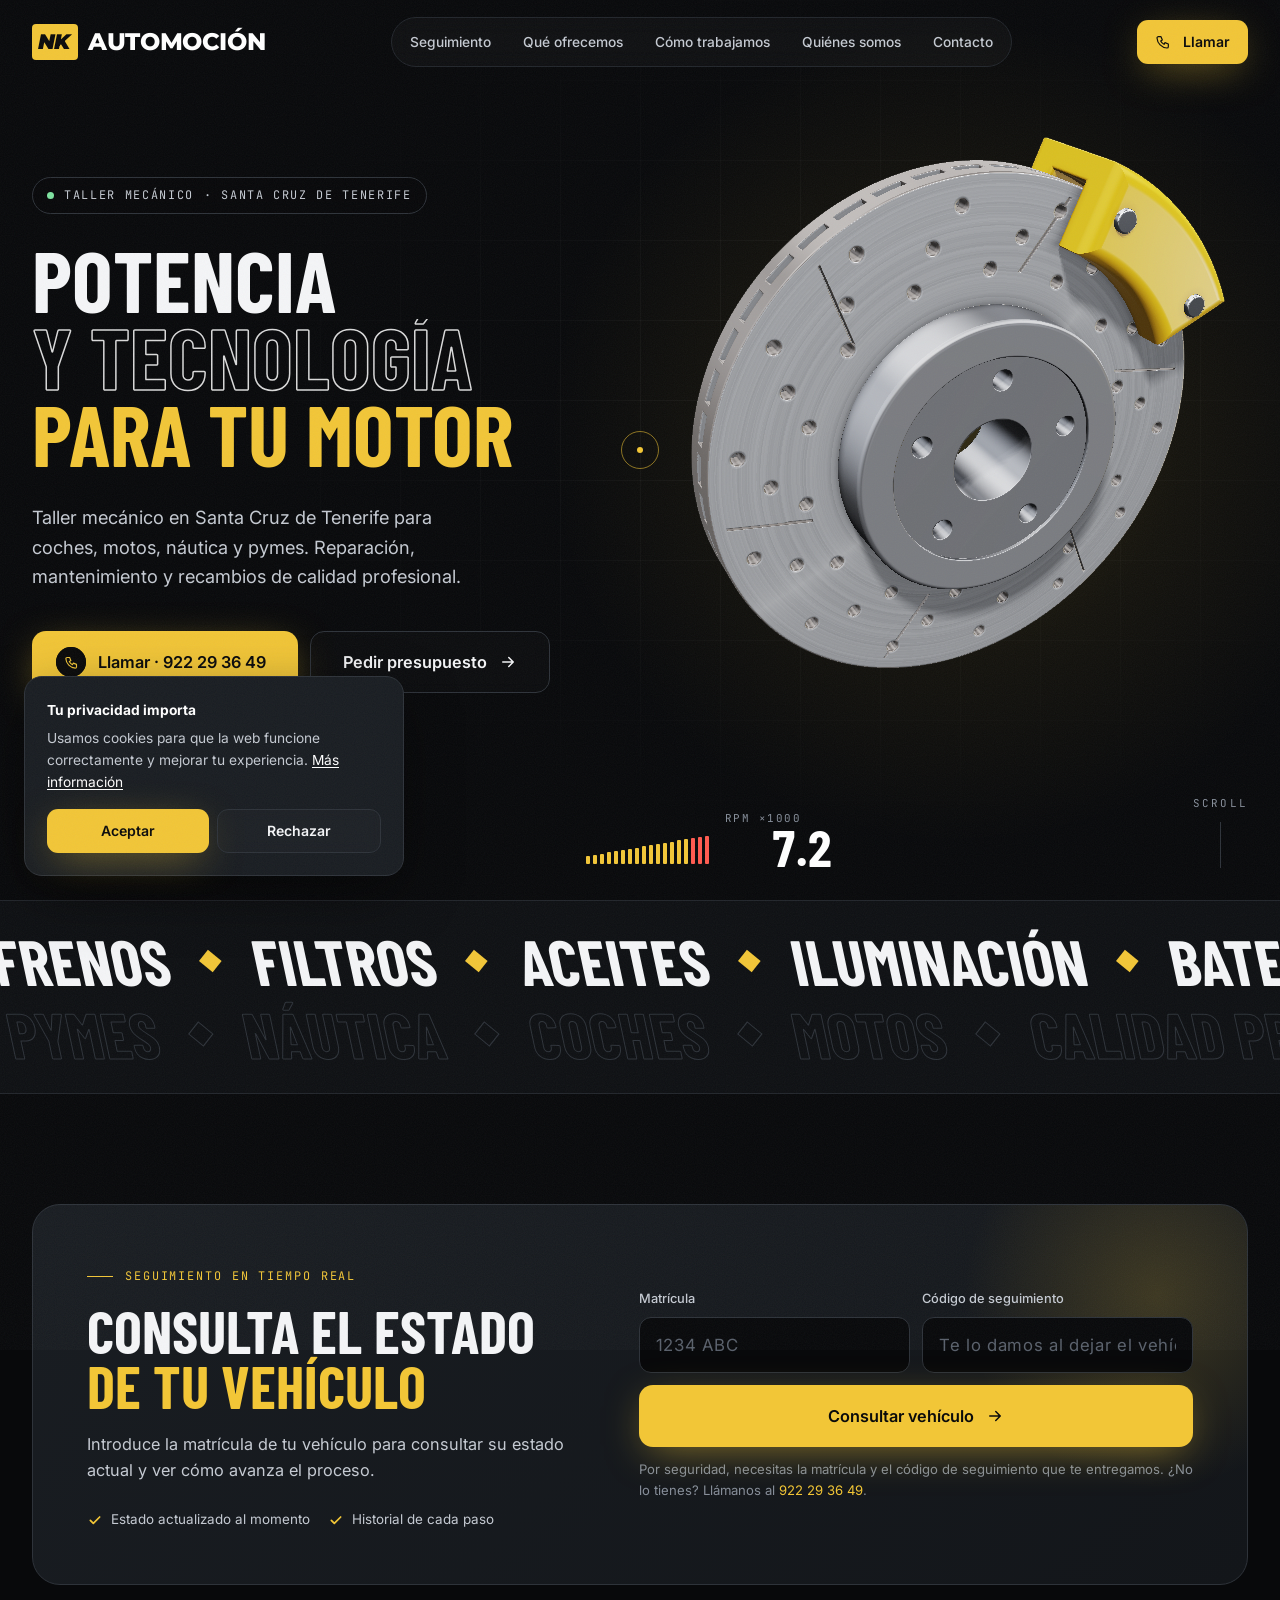
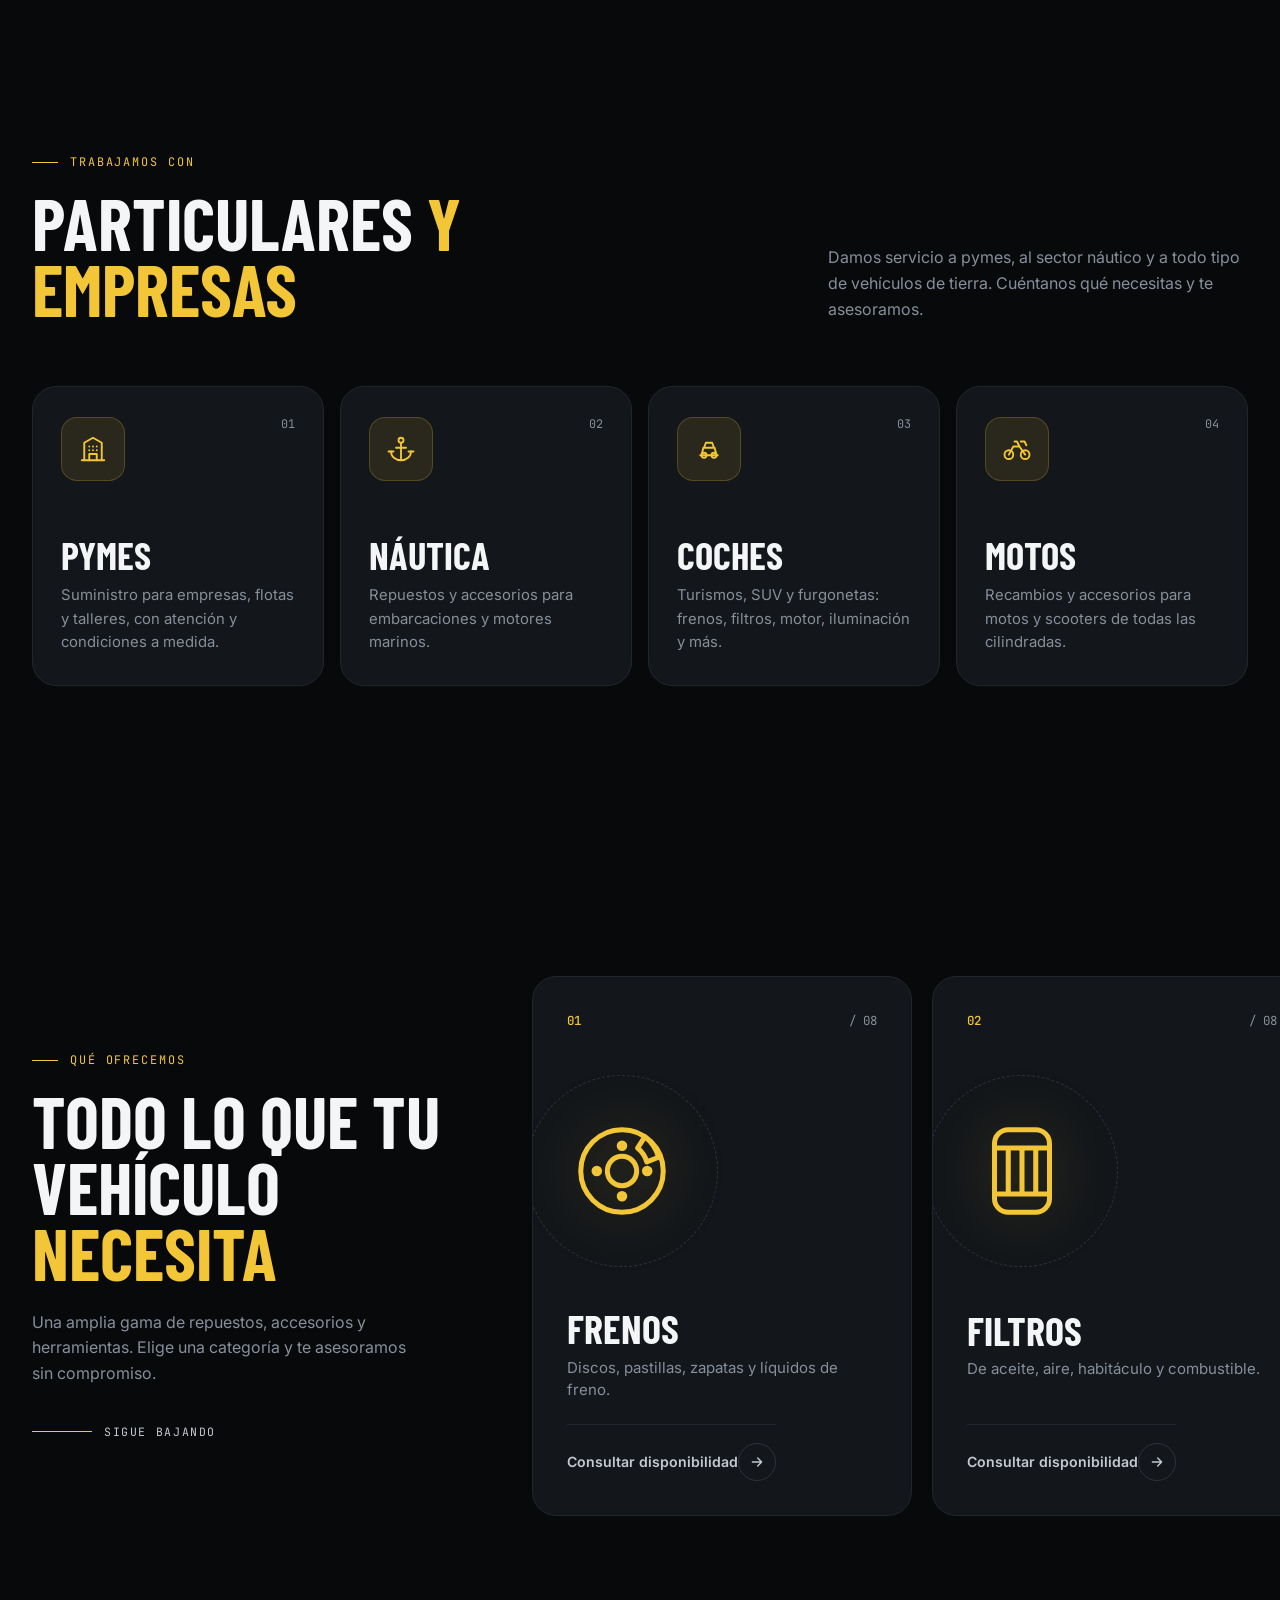
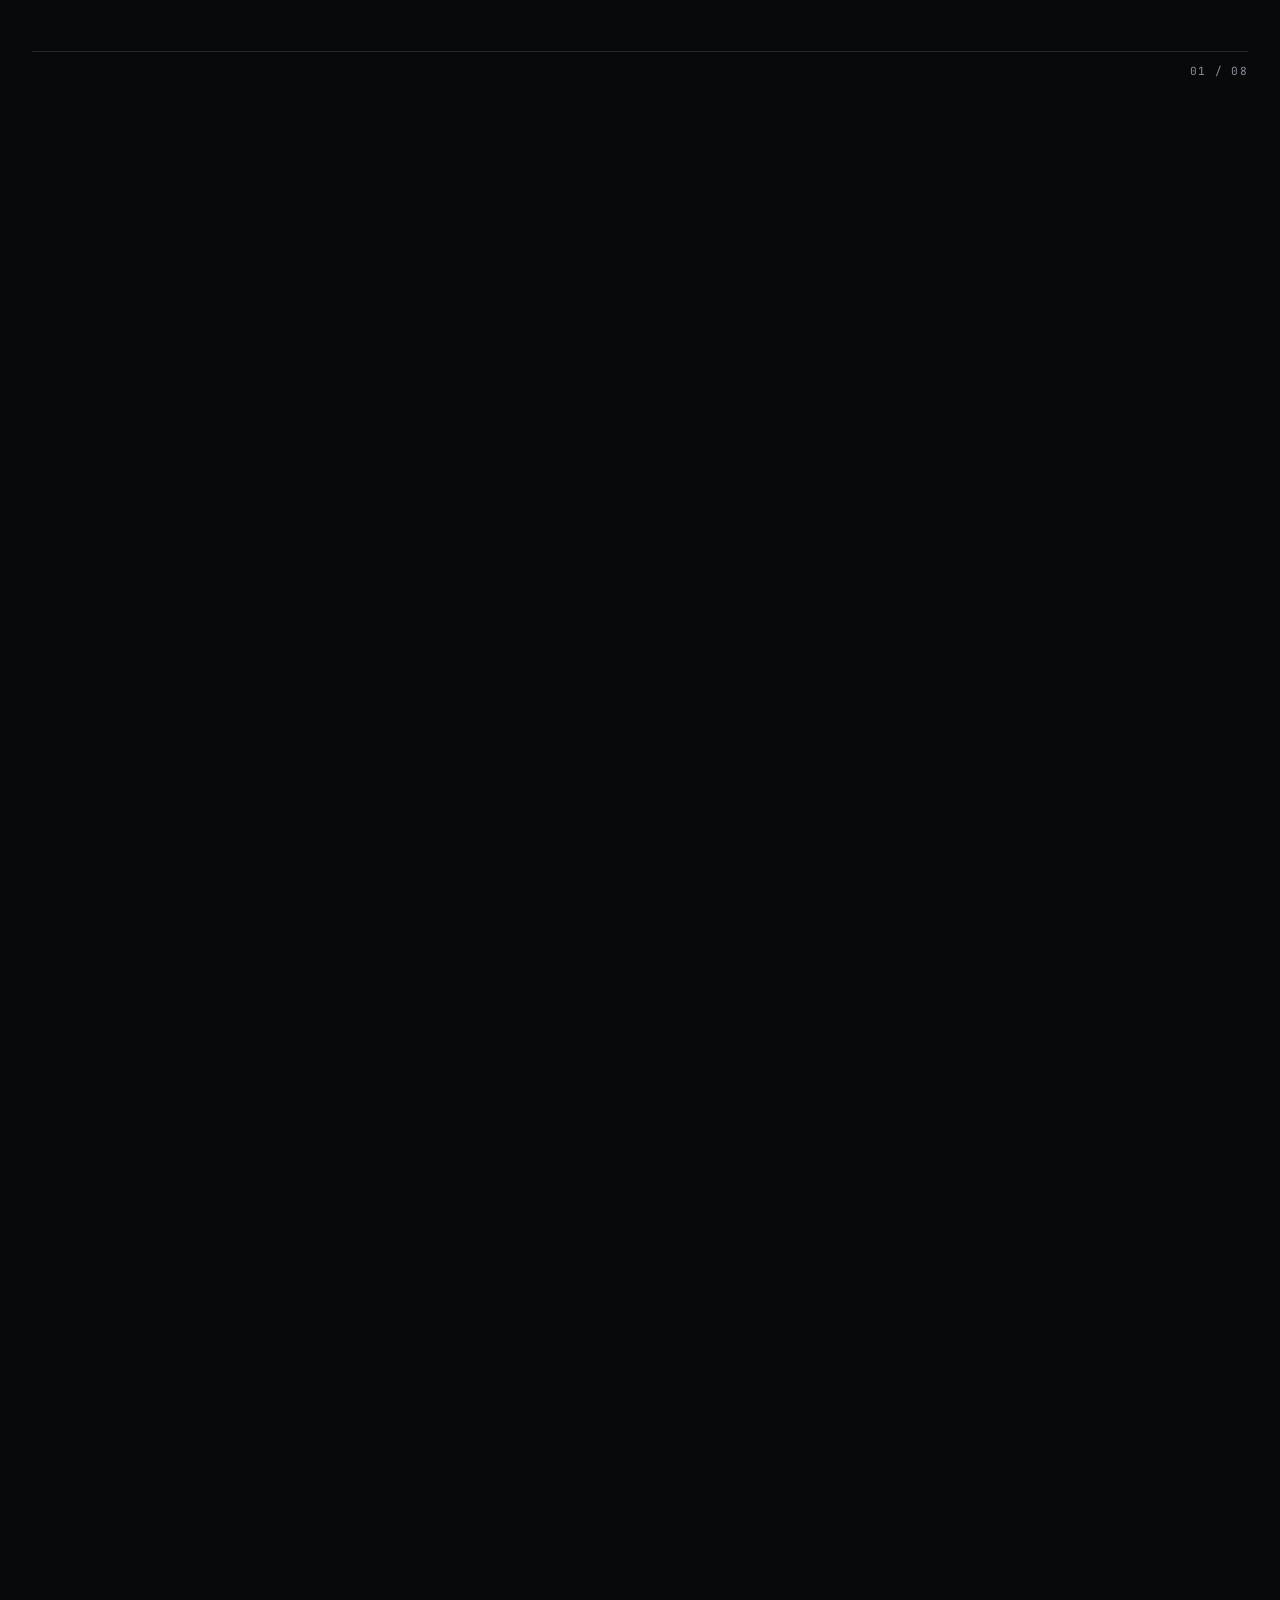
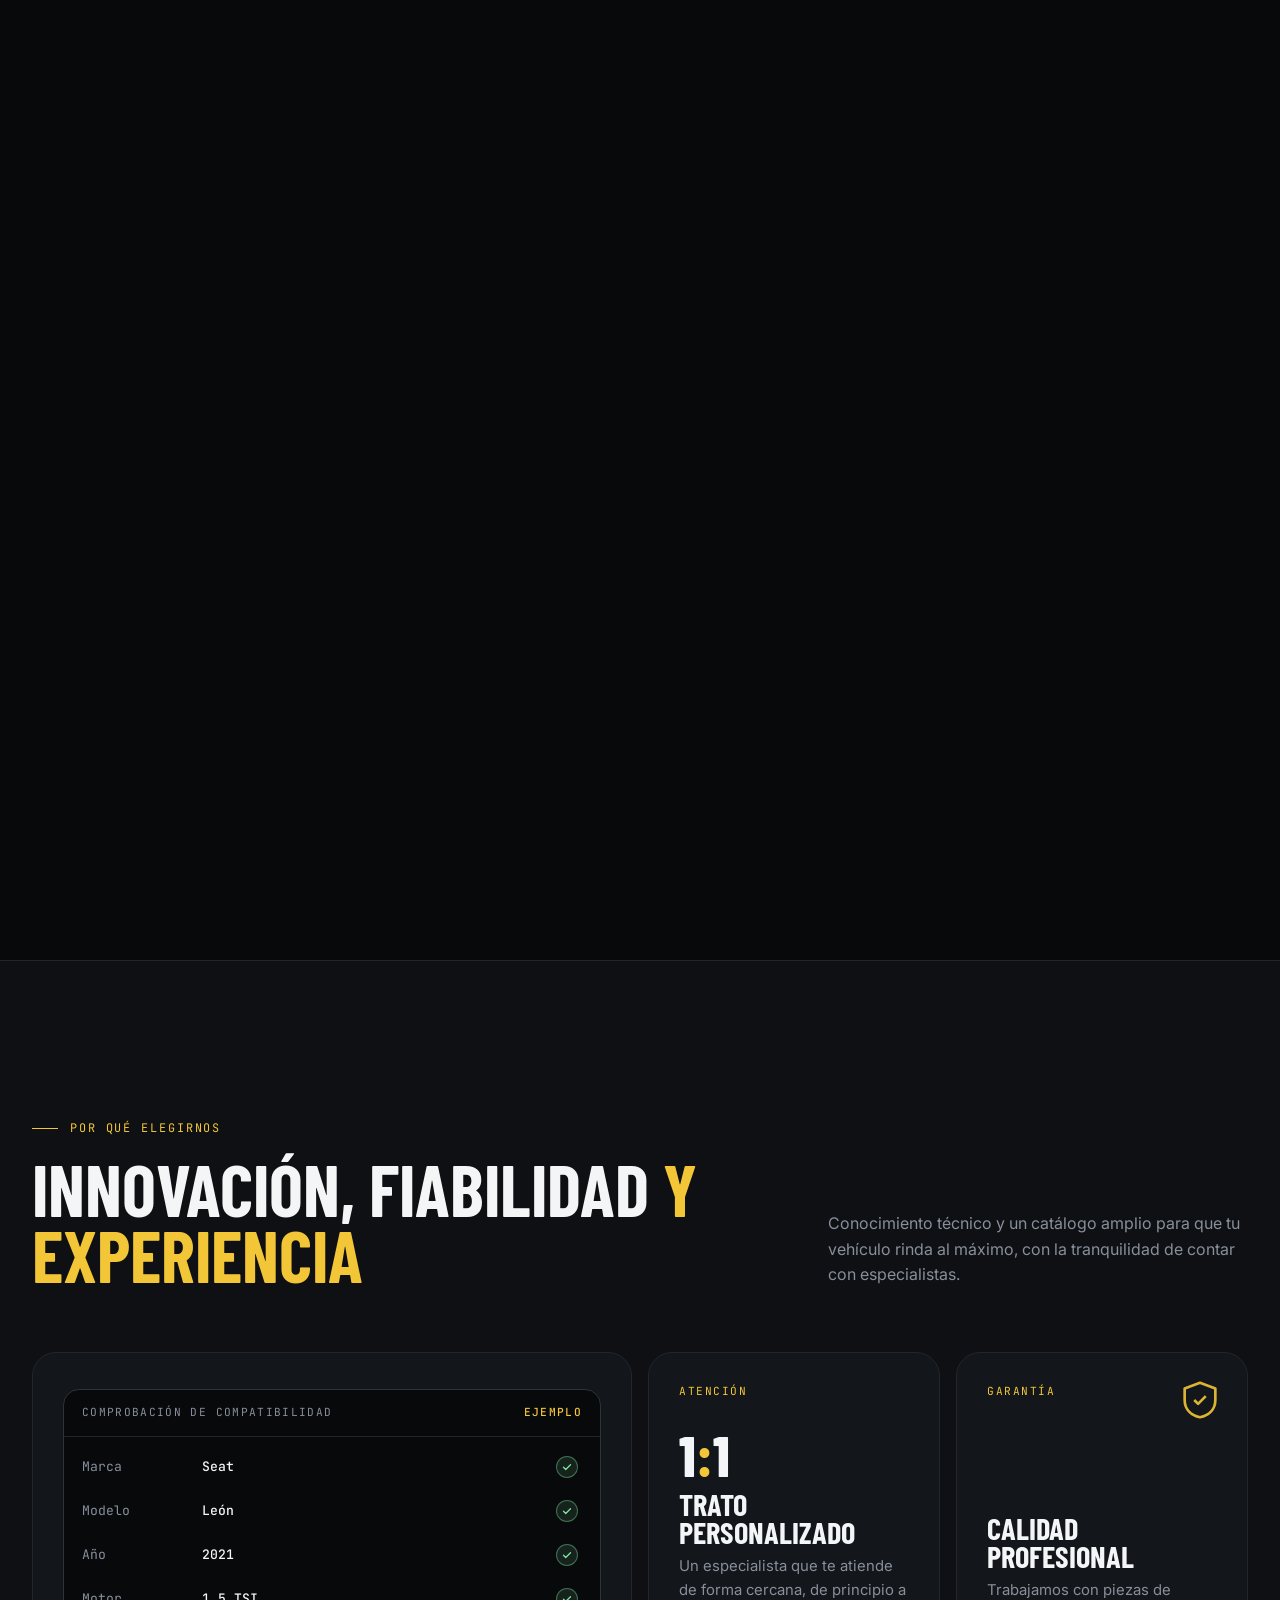
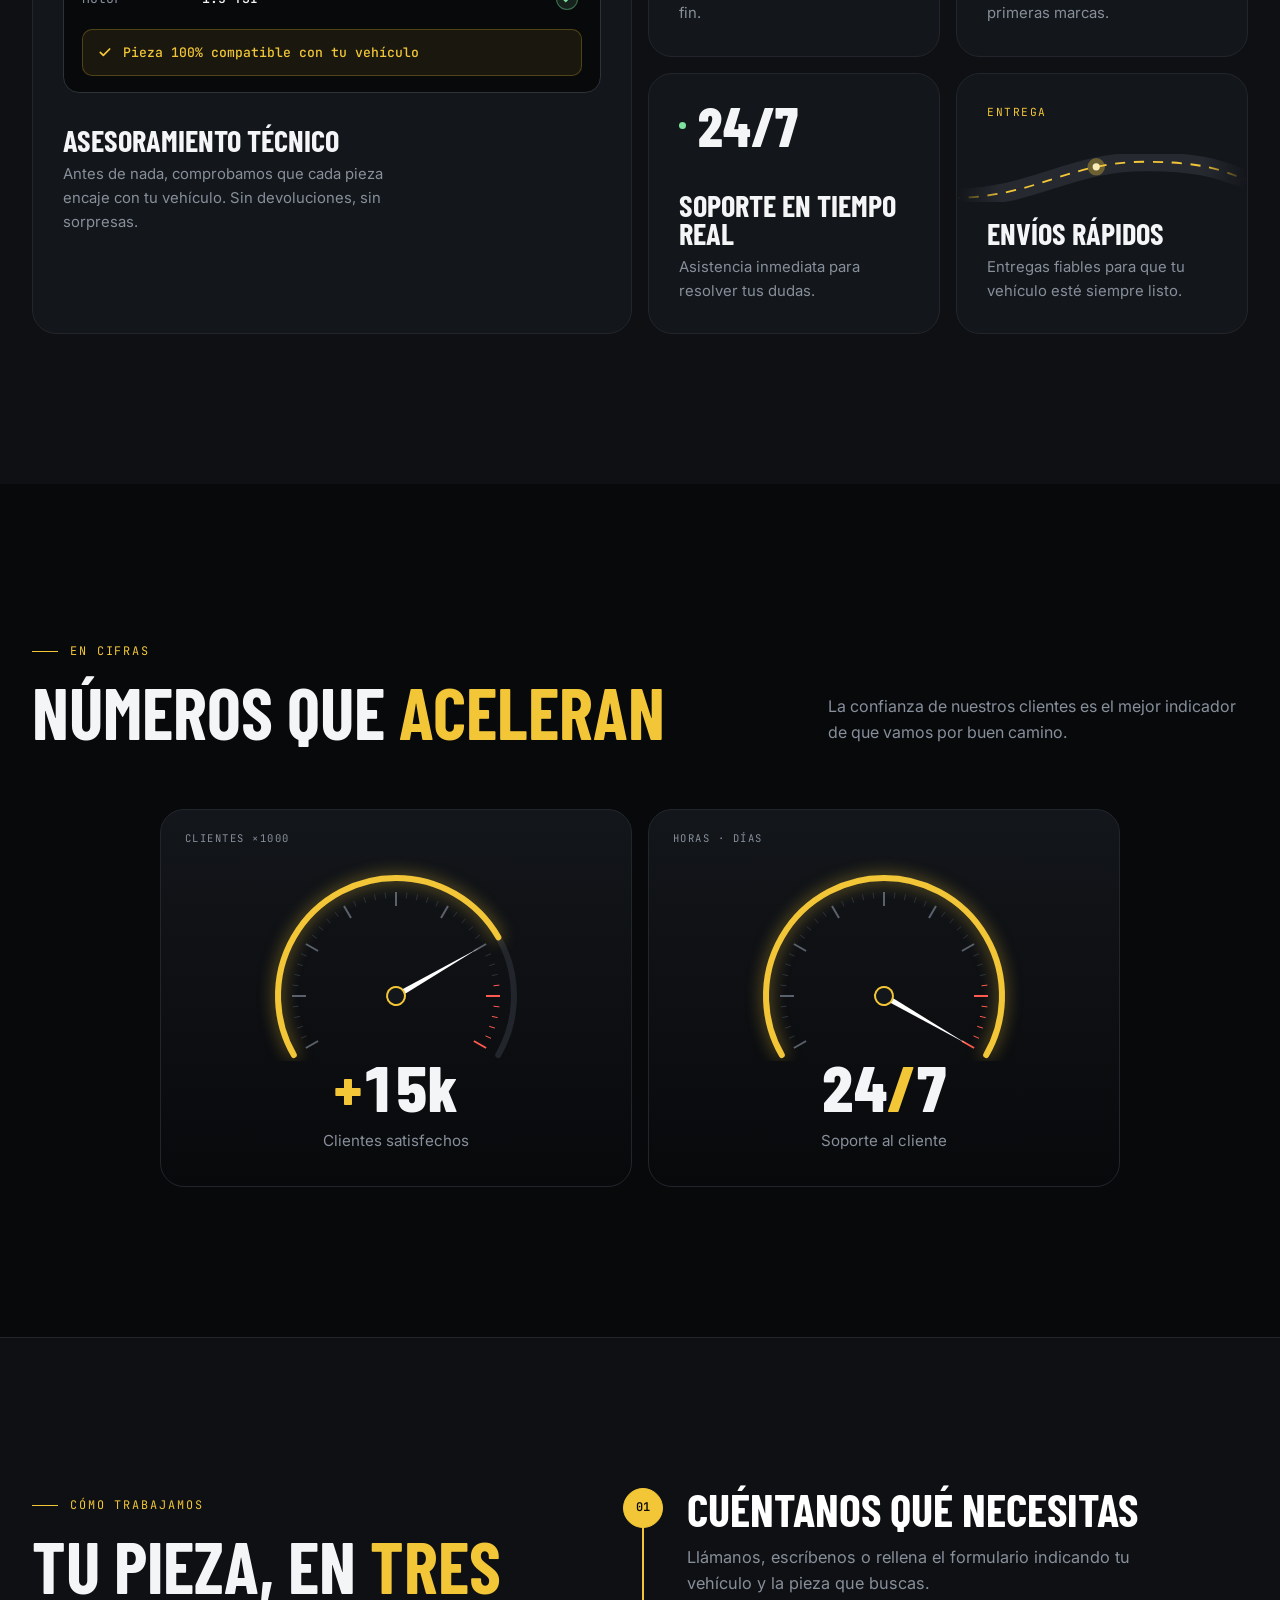
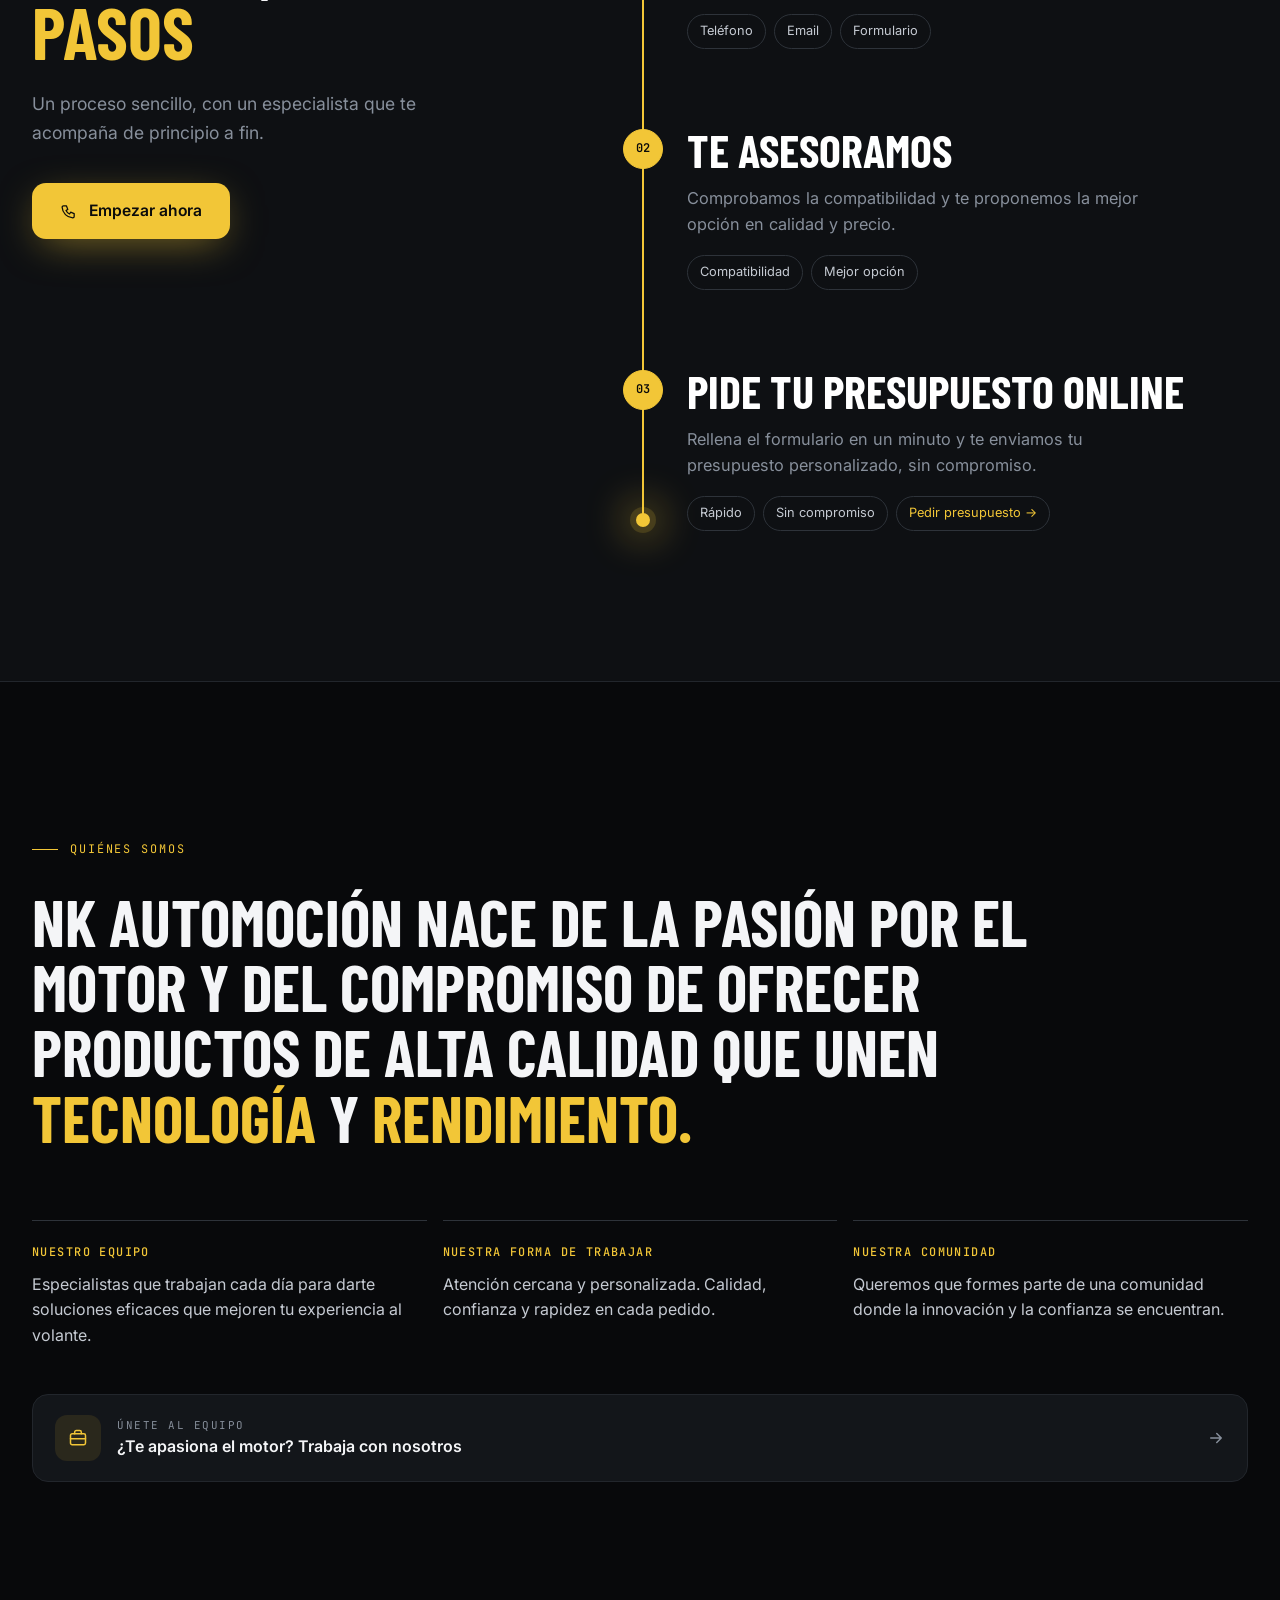
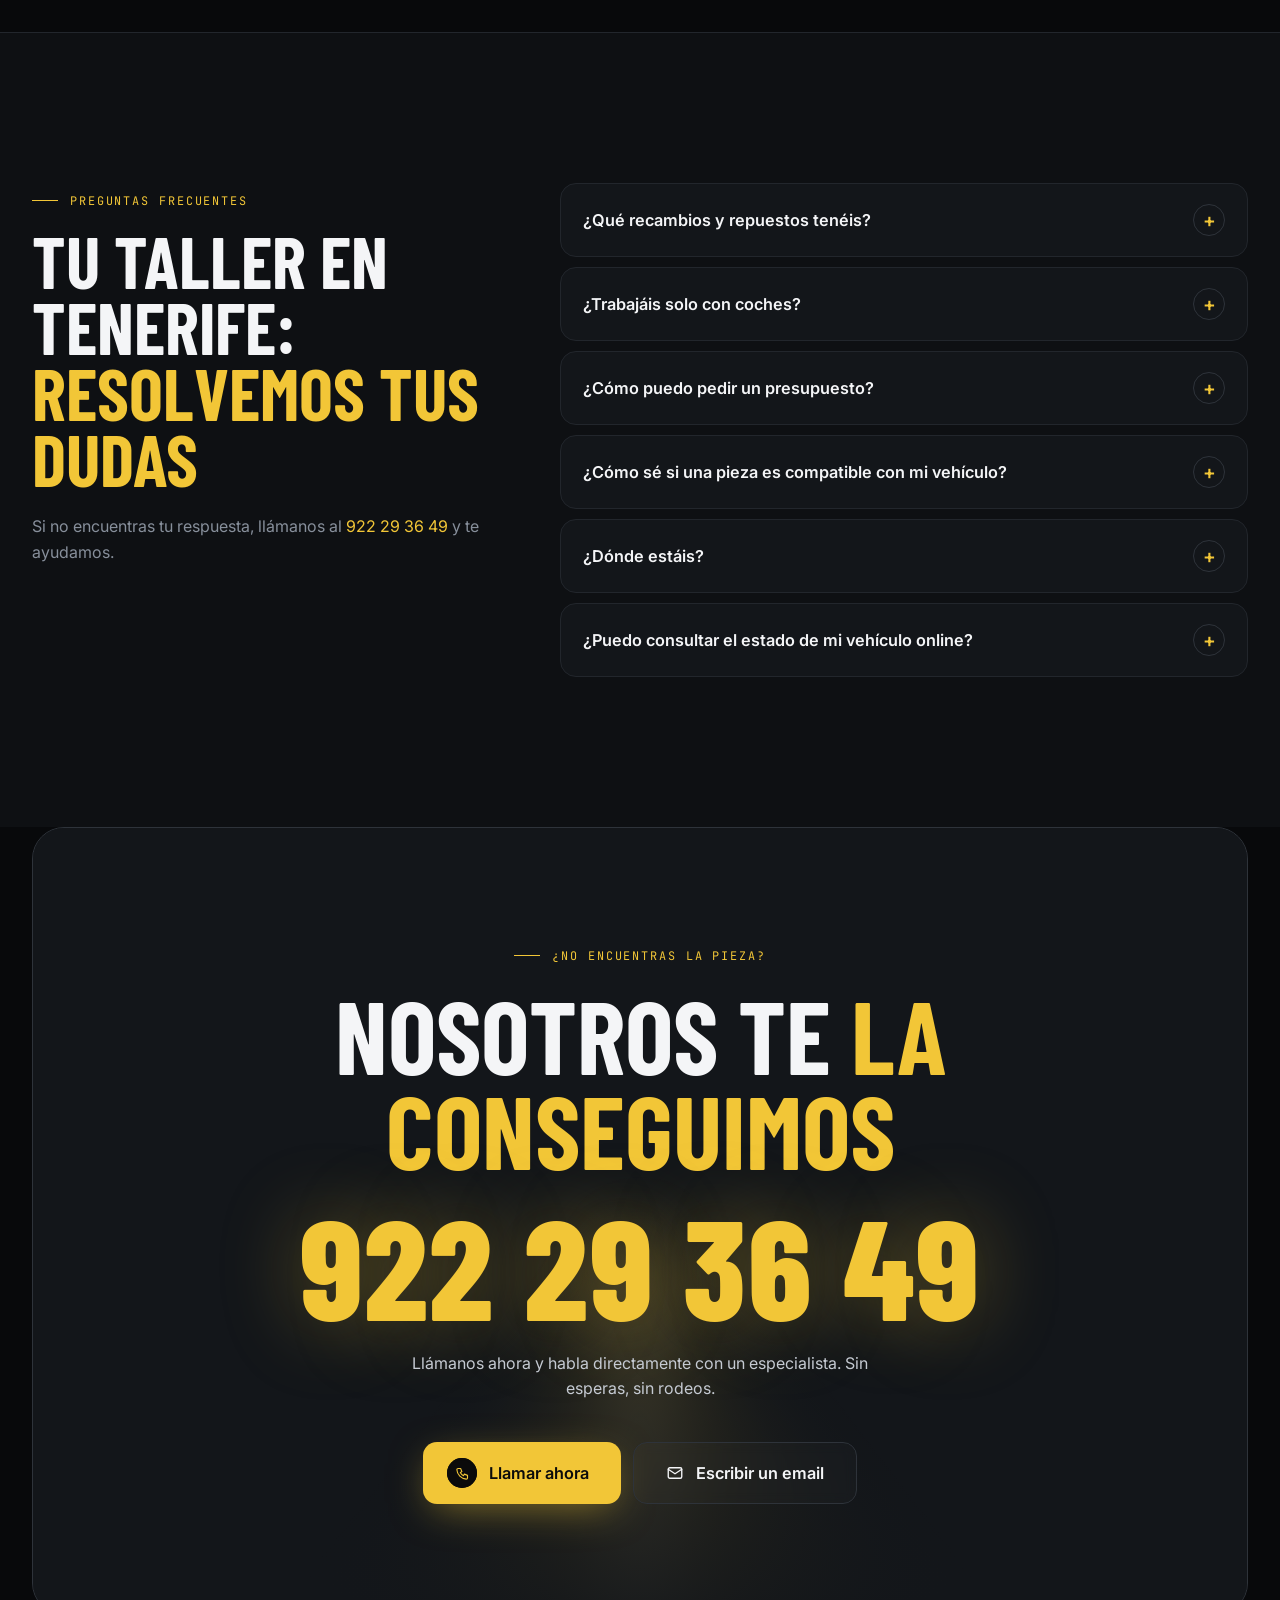
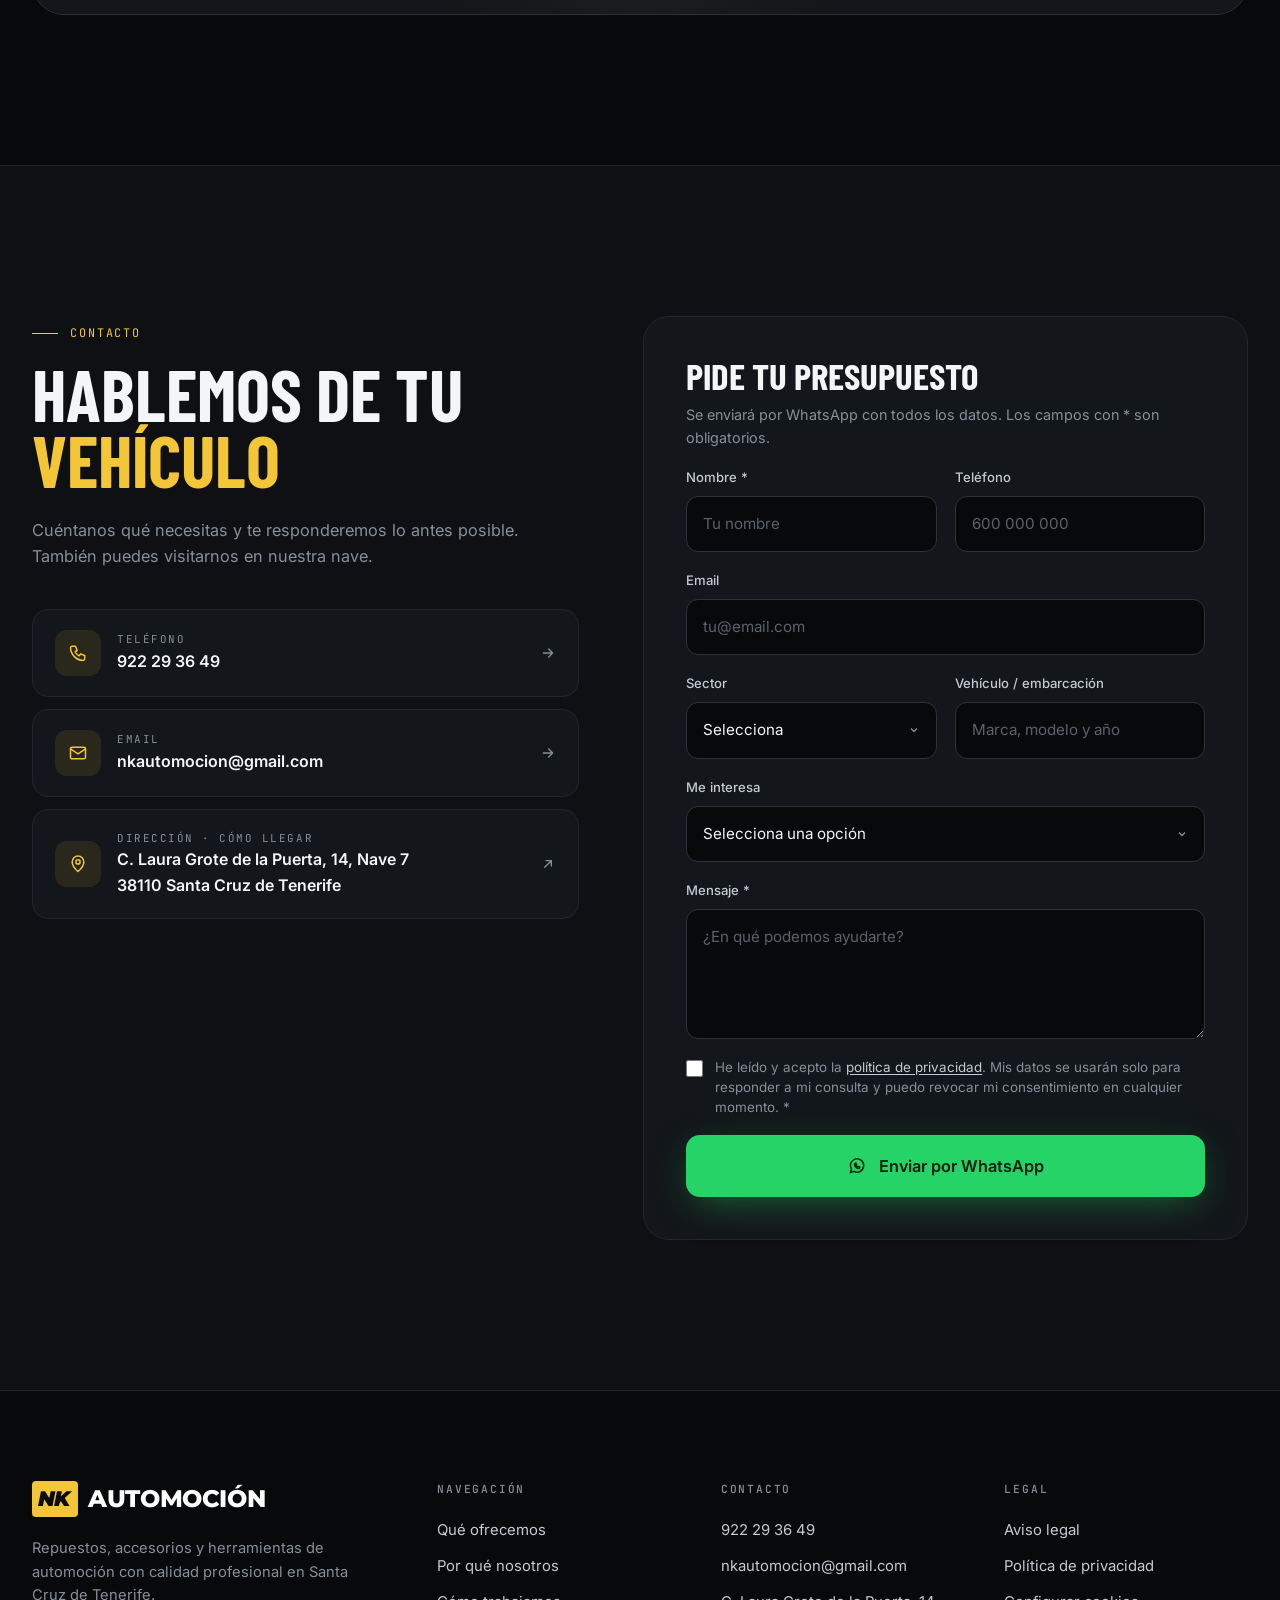
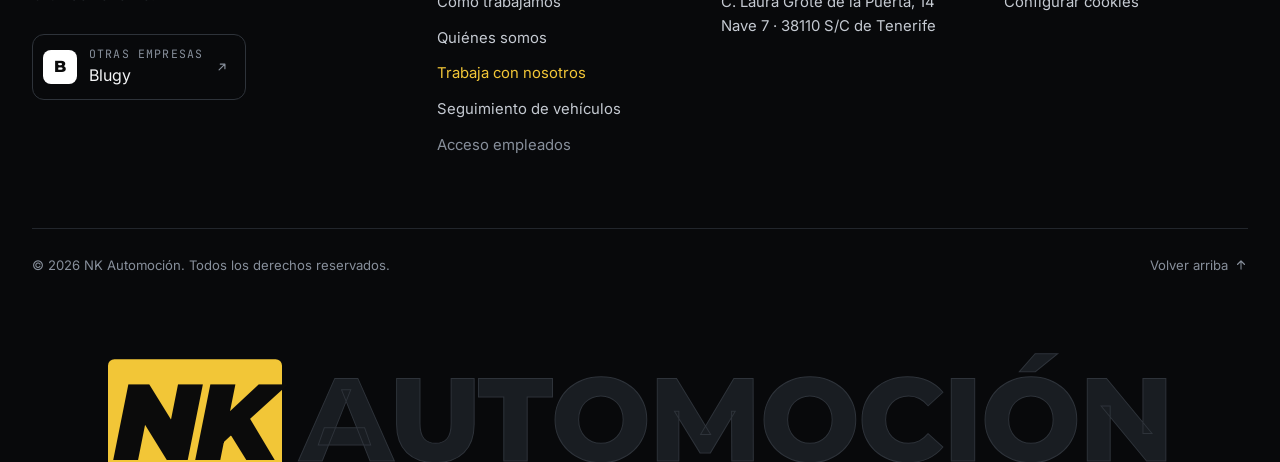
==== commit bd6f50a9: "Pantalla de carga con deportivo NK y disco más realista - Deportivo original (diseño propio NK): se " ====
--- a/index.html
+++ b/index.html
@@ -208,7 +208,7 @@
 </script>
 <script>
   document.documentElement.classList.add('js');
-  setTimeout(function(){document.documentElement.classList.add('ready')},4500);
+  setTimeout(function(){document.documentElement.classList.add('ready')},6500);
 </script>
 <style>
 :root{
@@ -281,6 +281,31 @@
 .ready .loader{transform:translateY(-100%)}
 .ready .loader .ld-inner{opacity:0}
 html:not(.js) .loader{display:none}
+/* Coche de la pantalla de carga (diseño original NK) */
+.ld-car{position:relative;width:min(400px,84vw);margin:0 auto 30px;transform-origin:50% 85%;will-change:transform}
+.ld-car svg{display:block;width:100%;height:auto;overflow:visible}
+.ld-car .body{opacity:0;transition:opacity .9s ease}
+.loader.on .ld-car .body{opacity:1}
+.ld-car .lb,.ld-car .lbs{transform-box:fill-box;transform-origin:50% 50%;transform:scaleX(0);opacity:.15}
+.loader.lights .ld-car .lb{animation:ldIgnite .55s cubic-bezier(.2,.9,.3,1) forwards}
+.loader.lights .ld-car .lbs{animation:ldIgnite .35s .2s ease-out forwards}
+@keyframes ldIgnite{0%{transform:scaleX(0);opacity:.2}55%{transform:scaleX(1.02);opacity:1}70%{opacity:.6}100%{transform:scaleX(1);opacity:1}}
+.ld-car .bloom,.ld-car .floor{opacity:0;transition:opacity .5s ease}
+.loader.lights .ld-car .bloom{opacity:.9}
+.loader.lights .ld-car .floor{opacity:.55}
+.ld-car .flame{opacity:0}
+.loader.idle .ld-car .flame{animation:ldFlame .14s steps(2) infinite}
+.loader.go .ld-car .flame{animation:ldFlame .08s steps(2) infinite}
+@keyframes ldFlame{0%{opacity:.35}50%{opacity:.95}100%{opacity:.5}}
+.loader.idle .ld-car{animation:ldIdle .09s linear infinite}
+@keyframes ldIdle{0%{transform:translate(0,0)}50%{transform:translate(.4px,.6px)}100%{transform:translate(-.3px,0)}}
+.loader.go .ld-car{animation:ldDrive 1.15s cubic-bezier(.55,0,.8,.2) forwards}
+@keyframes ldDrive{0%{transform:translateY(0) scale(1)}12%{transform:translateY(4px) scale(1.015)}100%{transform:translateY(-150px) scale(.12);opacity:0;filter:blur(1.5px)}}
+.ld-trail{position:absolute;bottom:22%;width:3px;height:0;border-radius:3px;background:linear-gradient(to top,rgba(255,40,50,.0),rgba(255,40,50,.85));filter:blur(1px);opacity:0}
+.ld-trail.l{left:21%}.ld-trail.r{right:21%}
+.loader.go .ld-trail{animation:ldTrail 1.1s cubic-bezier(.55,0,.8,.2) forwards}
+@keyframes ldTrail{0%{height:0;opacity:0}20%{opacity:.9}100%{height:150px;opacity:0;transform:translateY(-60px)}}
+
 
 /* Logo */
 .logo{display:inline-flex;align-items:center;gap:10px}
@@ -700,6 +725,61 @@
 <!-- Pantalla de carga -->
 <div class="loader" id="loader" aria-hidden="true">
   <div class="ld-inner">
+    <div class="ld-car" aria-hidden="true">
+      <span class="ld-trail l"></span><span class="ld-trail r"></span>
+      <svg viewBox="0 0 400 210">
+        <defs>
+          <linearGradient id="cBody" x1="0" y1="0" x2="0" y2="1"><stop offset="0" stop-color="#2a2e35"/><stop offset=".55" stop-color="#14171b"/><stop offset="1" stop-color="#090a0c"/></linearGradient>
+          <linearGradient id="cGlass" x1="0" y1="0" x2="0" y2="1"><stop offset="0" stop-color="#1c2027"/><stop offset="1" stop-color="#050607"/></linearGradient>
+          <linearGradient id="cEdge" x1="0" x2="1"><stop offset="0" stop-color="#fff" stop-opacity="0"/><stop offset=".5" stop-color="#fff" stop-opacity=".55"/><stop offset="1" stop-color="#fff" stop-opacity="0"/></linearGradient>
+          <radialGradient id="cBloom"><stop offset="0" stop-color="#ff2a36" stop-opacity=".75"/><stop offset="1" stop-color="#ff2a36" stop-opacity="0"/></radialGradient>
+          <radialGradient id="cFlame"><stop offset="0" stop-color="#fff2c0"/><stop offset=".45" stop-color="#ff9a2a"/><stop offset="1" stop-color="#ff3a1a" stop-opacity="0"/></radialGradient>
+          <filter id="cGlow" x="-20%" y="-200%" width="140%" height="500%"><feGaussianBlur stdDeviation="3"/></filter>
+        </defs>
+        <ellipse class="floor" cx="200" cy="196" rx="170" ry="10" fill="url(#cBloom)"/>
+        <g class="body">
+          <ellipse cx="200" cy="192" rx="185" ry="9" fill="#000" opacity=".7"/>
+          <!-- ruedas -->
+          <rect x="30" y="140" width="50" height="52" rx="10" fill="#0b0c0e"/>
+          <rect x="320" y="140" width="50" height="52" rx="10" fill="#0b0c0e"/>
+          <!-- carrocería: cuña baja y ancha -->
+          <path d="M14 150 L26 112 L78 100 L124 66 L276 66 L322 100 L374 112 L386 150 L386 170 Q386 180 376 180 L24 180 Q14 180 14 170 Z" fill="url(#cBody)"/>
+          <!-- luneta -->
+          <path d="M132 72 L268 72 L300 98 L100 98 Z" fill="url(#cGlass)"/>
+          <path d="M138 75 L262 75" stroke="url(#cEdge)" stroke-width="1"/>
+          <!-- alerón integrado -->
+          <path d="M84 100 L316 100 L330 108 L70 108 Z" fill="#0e1013"/>
+          <path d="M70 108 L330 108" stroke="url(#cEdge)" stroke-width="1.2"/>
+          <!-- líneas de carrocería -->
+          <path d="M26 112 L78 100 M374 112 L322 100" stroke="url(#cEdge)" stroke-width="1"/>
+          <path d="M20 142 L380 142" stroke="#000" stroke-opacity=".45" stroke-width="1"/>
+          <!-- barra LED -->
+          <rect x="44" y="116" width="312" height="9" rx="4.5" fill="#2a0508"/>
+          <ellipse class="bloom" cx="200" cy="120" rx="190" ry="22" fill="url(#cBloom)"/>
+          <rect class="lb" x="46" y="117.5" width="308" height="6" rx="3" fill="#ff2433" filter="url(#cGlow)"/>
+          <rect class="lb" x="46" y="118.5" width="308" height="4" rx="2" fill="#ff5a63"/>
+          <rect class="lbs" x="30" y="126" width="34" height="5" rx="2.5" fill="#ff2433"/>
+          <rect class="lbs" x="336" y="126" width="34" height="5" rx="2.5" fill="#ff2433"/>
+          <!-- emblema NK -->
+          <rect x="186" y="128" width="28" height="14" rx="2" fill="#f2c637"/>
+          <text x="199.5" y="139" text-anchor="middle" font-family="Arial Black,Arial,sans-serif" font-weight="900" font-style="italic" font-size="11" fill="#0b0b0b">NK</text>
+          <!-- matrícula -->
+          <rect x="166" y="147" width="68" height="14" rx="2" fill="#e9ebee"/>
+          <rect x="166" y="147" width="7" height="14" rx="1" fill="#1f4fbf"/>
+          <text x="203" y="158" text-anchor="middle" font-family="Menlo,monospace" font-size="9.5" fill="#111" letter-spacing="1">NK 0001</text>
+          <!-- difusor -->
+          <path d="M96 164 L304 164 L316 180 L84 180 Z" fill="#07080a"/>
+          <path d="M120 166 L114 180 M150 166 L147 180 M250 166 L253 180 M280 166 L286 180" stroke="#1b1e23" stroke-width="2"/>
+          <!-- escapes -->
+          <ellipse cx="180" cy="173" rx="11" ry="6" fill="#2b2f36" stroke="#5a616c" stroke-width="1.2"/>
+          <ellipse cx="220" cy="173" rx="11" ry="6" fill="#2b2f36" stroke="#5a616c" stroke-width="1.2"/>
+          <ellipse cx="180" cy="173" rx="7" ry="3.6" fill="#050506"/>
+          <ellipse cx="220" cy="173" rx="7" ry="3.6" fill="#050506"/>
+          <ellipse class="flame" cx="180" cy="175" rx="12" ry="7" fill="url(#cFlame)"/>
+          <ellipse class="flame" cx="220" cy="175" rx="12" ry="7" fill="url(#cFlame)"/>
+        </g>
+      </svg>
+    </div>
     <div class="ld-logo"><span class="nk-box">NK</span><span class="nk-word">AUTOMOCIÓN</span></div>
     <div class="ld-bar"><i id="ldBar"></i></div>
     <div class="ld-meta"><span id="ldTxt">Arrancando motor</span><span id="ldNum">000</span></div>
@@ -1154,22 +1234,22 @@
     if(face){
       // superficie de frenado mecanizada (acero)
       float rings=hash(floor(Lq*140.))*.5+hash(floor(Lq*37.))*.5;
-      vec3 base=vec3(.58,.6,.63)*(.85+.25*rings);
-      float rough=.28;
-      vec3 e=mix(env(R),env(normalize(R+n*.6)),rough);
+      vec3 base=vec3(.42,.43,.45)*(.88+.2*rings);
+      float rough=.62;
+      vec3 e=mix(env(R),env(normalize(R+n*1.2)),rough)*.85;
       // brillo anisotrópico circular
       vec3 tng=normalize(vec3(-q.y,q.x,0.));
       float an=pow(max(0.,1.-abs(dot(H1,tng))),18.)*pow(max(dot(n,H1),0.),6.);
-      col=base*e*(.5+.5*o)+base*(d1*.25+d2*.1)+vec3(1.)*an*sh*1.6+base*.05;
+      col=base*e*(.45+.55*o)+base*(d1*.42+d2*.14)*o+vec3(.9)*an*sh*.55+base*.06;
     }else{
       // canto, ventilación y taladros: fundición oscura
       vec3 base=vec3(.14,.13,.125);
       col=base*(.25+d1*.9+d2*.4+d3*.3)*o+env(normalize(R+n))*base*.6+fr*.06;
     }
   }else if(m.y<2.5){
-    vec3 base=vec3(.36,.37,.39);
-    vec3 e=mix(env(R),env(n),.45);
-    col=base*e*o*.9+base*(d1*.35+d2*.15)*o+pow(max(dot(n,H1),0.),40.)*sh*.6;
+    vec3 base=vec3(.24,.245,.26);
+    vec3 e=mix(env(R),env(n),.7);
+    col=base*e*o*.8+base*(d1*.5+d2*.18)*o+pow(max(dot(n,H1),0.),30.)*sh*.25;
   }else if(m.y<3.5){
     // pinza pintada con barniz
     vec3 base=vec3(.82,.47,.018);
@@ -1436,13 +1516,20 @@
 
 /* ========== PANTALLA DE CARGA ========== */
 (function(){
-  const bar=$('#ldBar'),num=$('#ldNum'),txt=$('#ldTxt'),t0=performance.now(),D=reduce?200:1500;
+  const ld=$('#loader'),bar=$('#ldBar'),num=$('#ldNum'),txt=$('#ldTxt'),t0=performance.now(),D=reduce?200:3600;
   const msgs=['Arrancando motor','Calentando frenos','Listo'];
+  let gone=false;
+  if(!reduce){
+    requestAnimationFrame(()=>ld.classList.add('on'));
+    setTimeout(()=>ld.classList.add('lights'),700);
+    setTimeout(()=>ld.classList.add('idle'),1250);
+  }
   (function f(t){
     const k=clamp((t-t0)/D,0,1),e=1-Math.pow(1-k,3);
     bar.style.transform=`scaleX(${e})`;num.textContent=String(Math.round(e*100)).padStart(3,'0');
     txt.textContent=msgs[Math.min(2,Math.floor(k*3))];
-    if(k<1)requestAnimationFrame(f);else setTimeout(()=>{root.classList.add('ready');setTimeout(()=>$('#loader').style.display='none',1400)},150);
+    if(!reduce&&!gone&&k>=.66){gone=true;ld.classList.remove('idle');ld.classList.add('go')}
+    if(k<1)requestAnimationFrame(f);else setTimeout(()=>{root.classList.add('ready');setTimeout(()=>ld.style.display='none',1400)},250);
   })(t0);
 })();
 
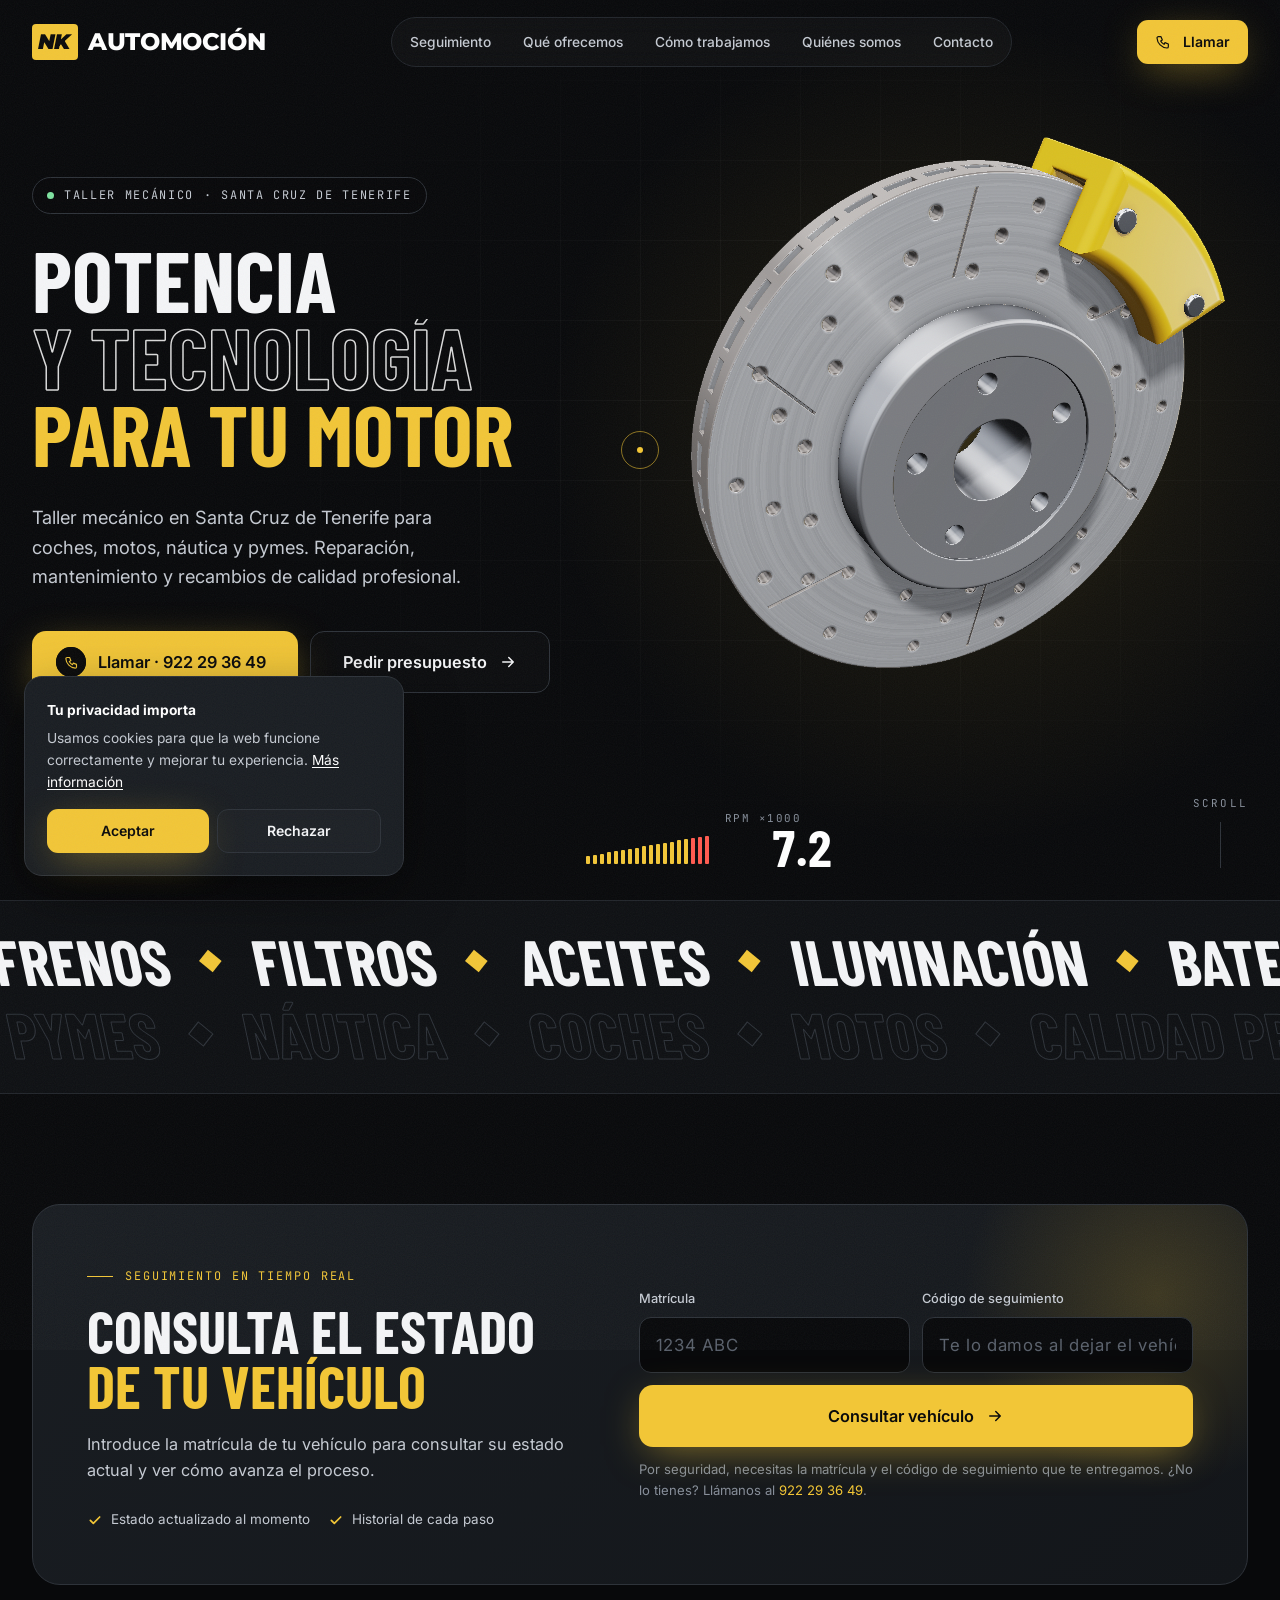
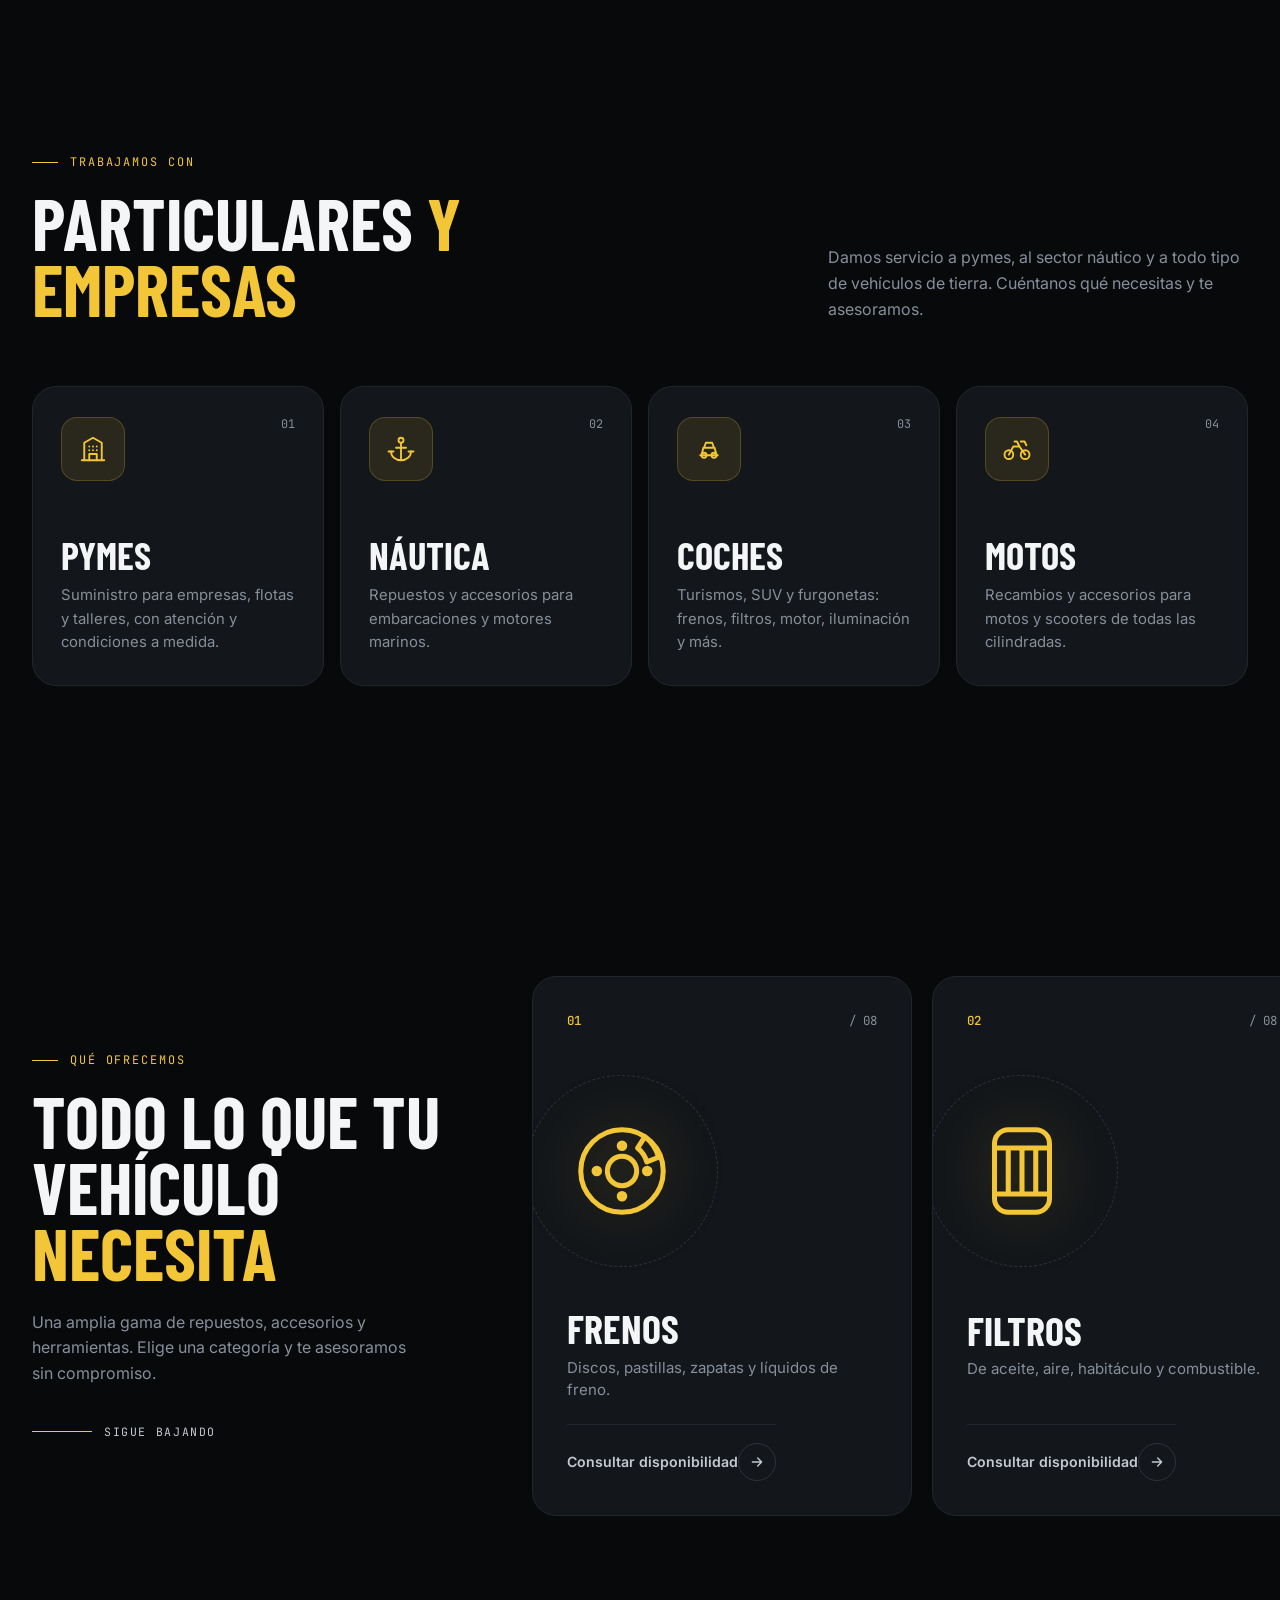
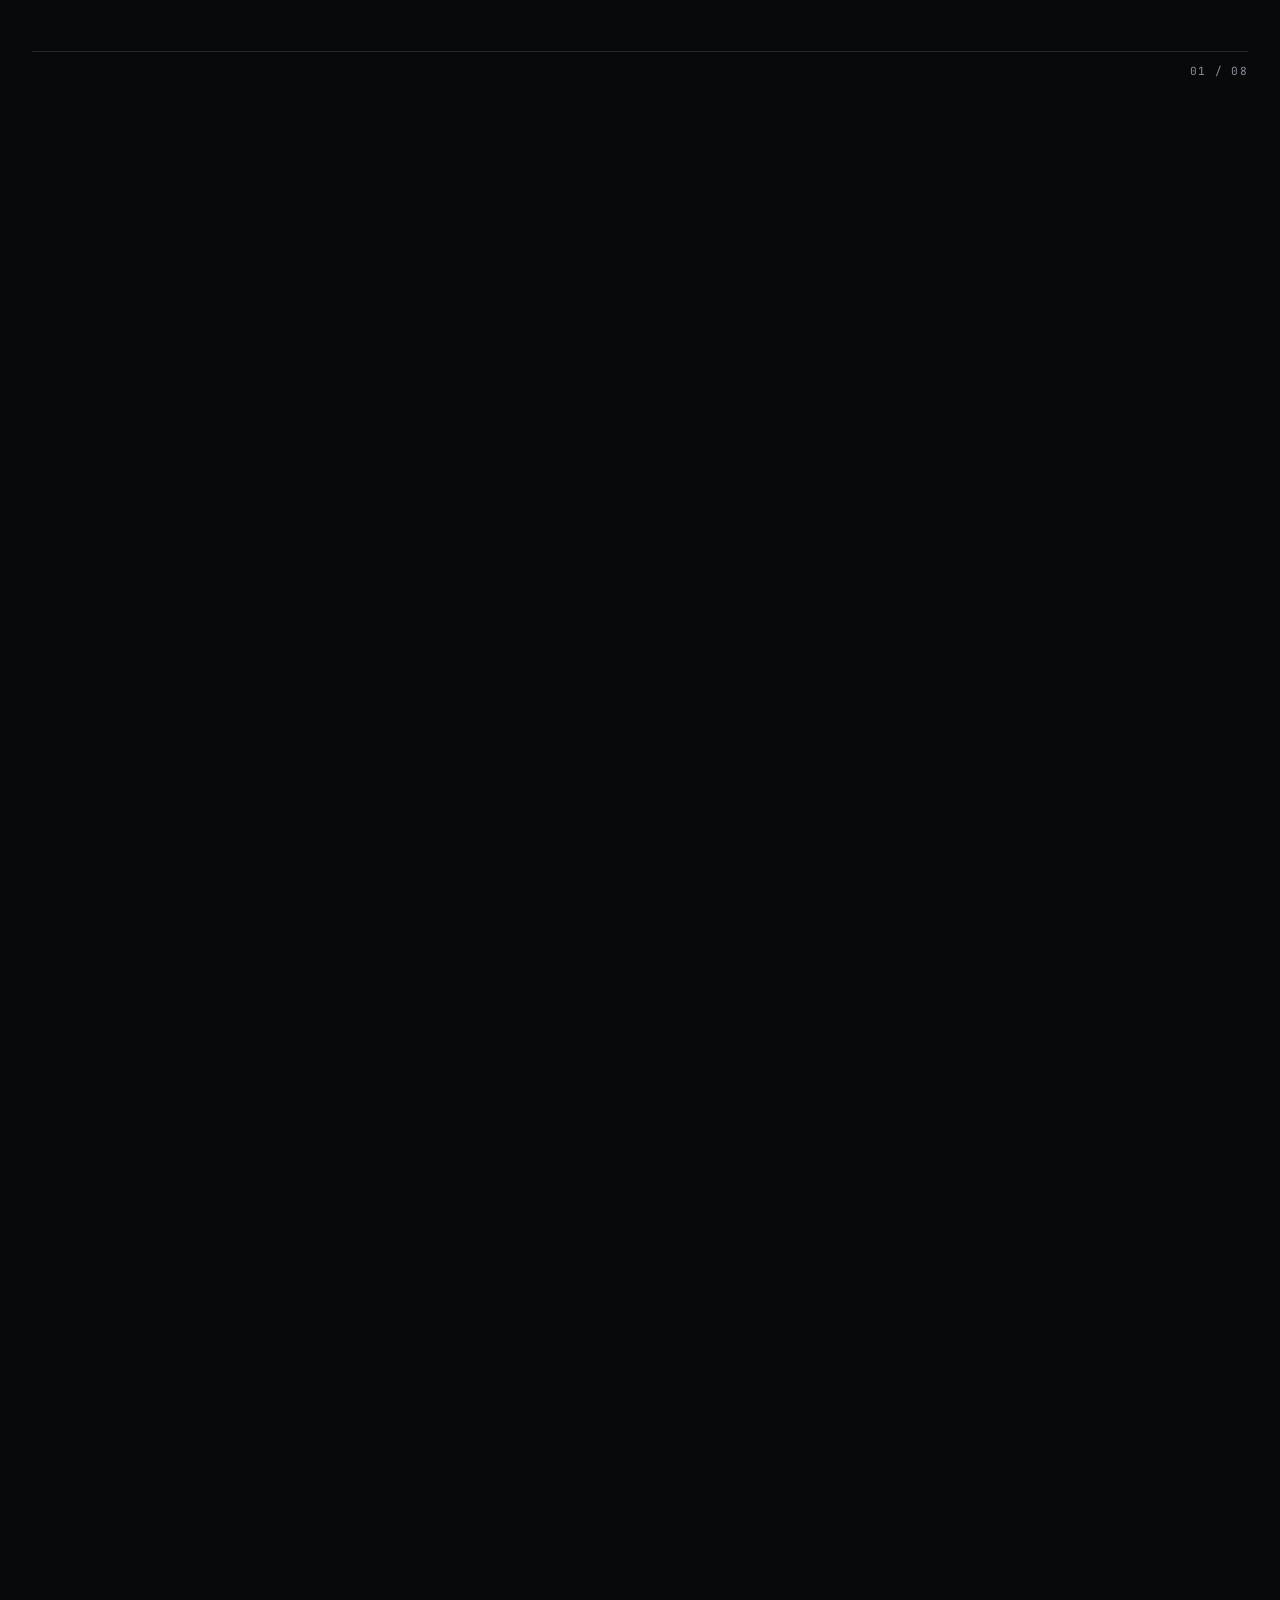
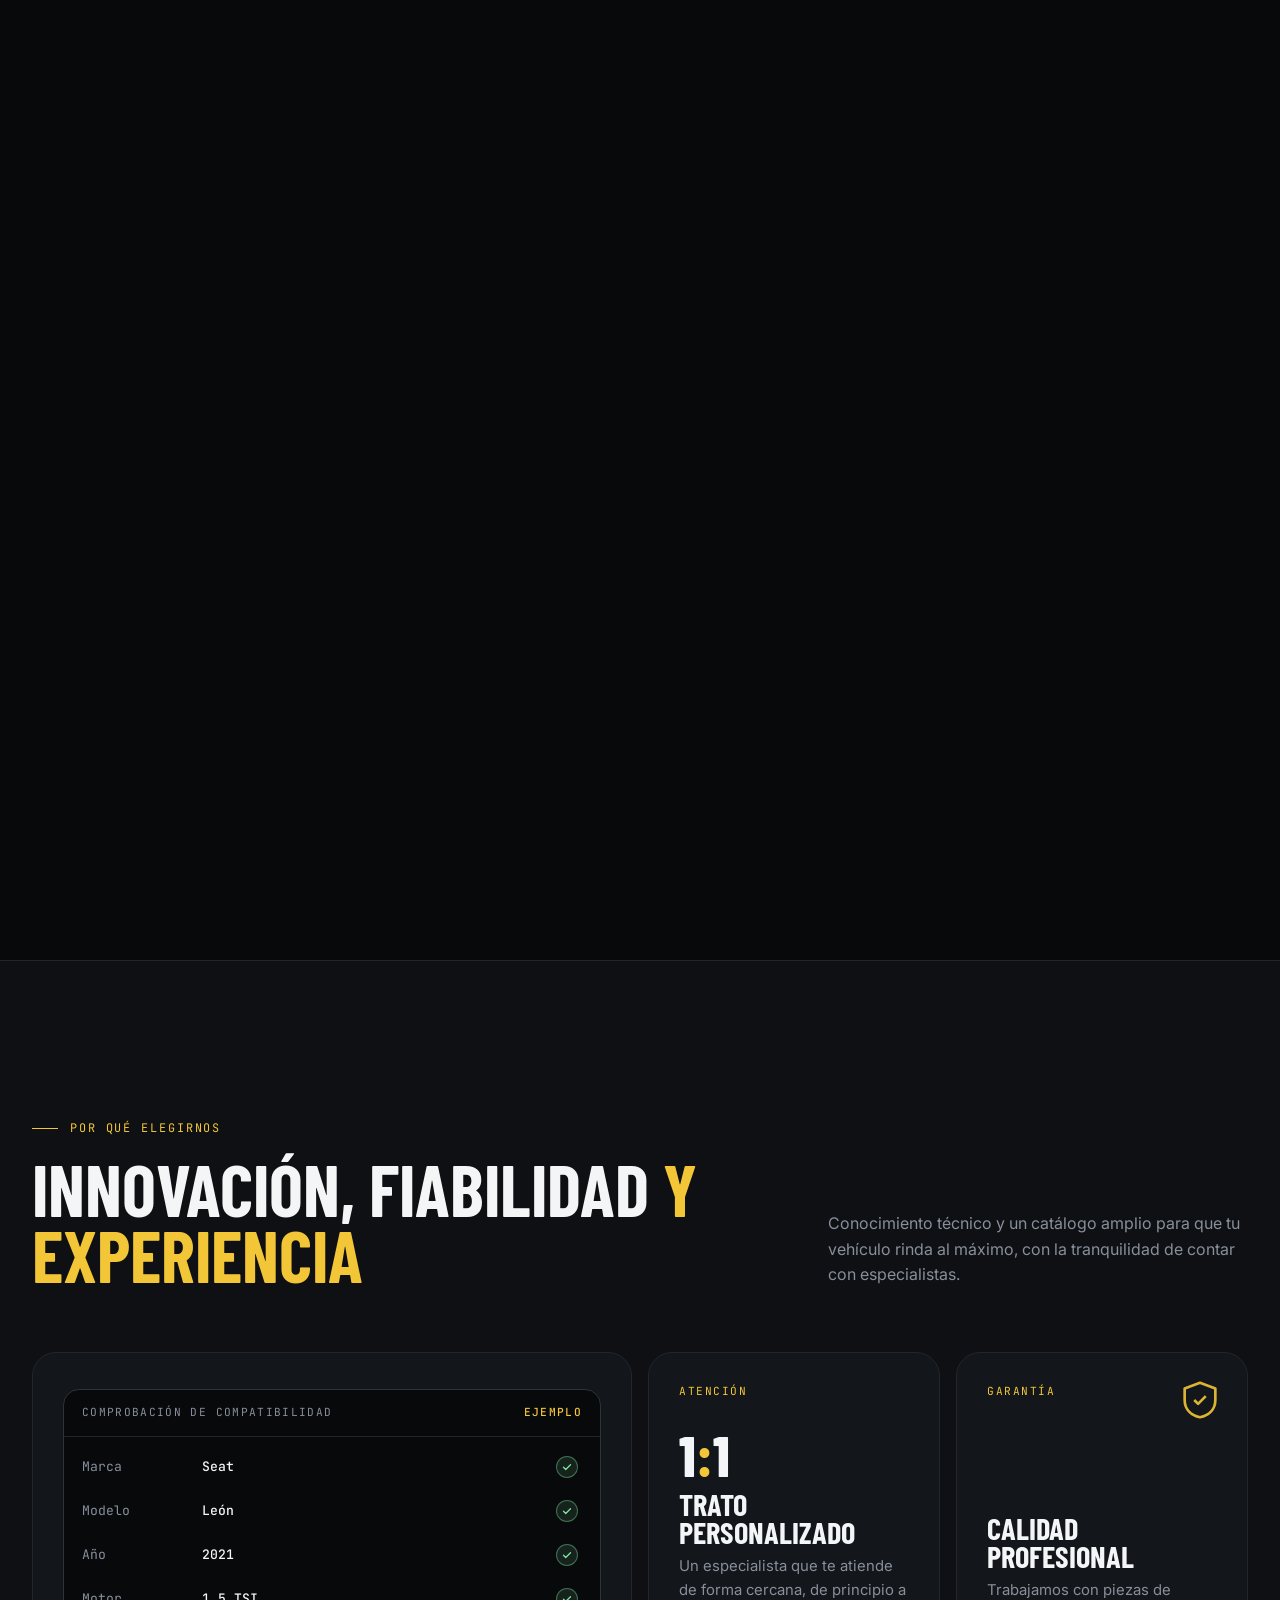
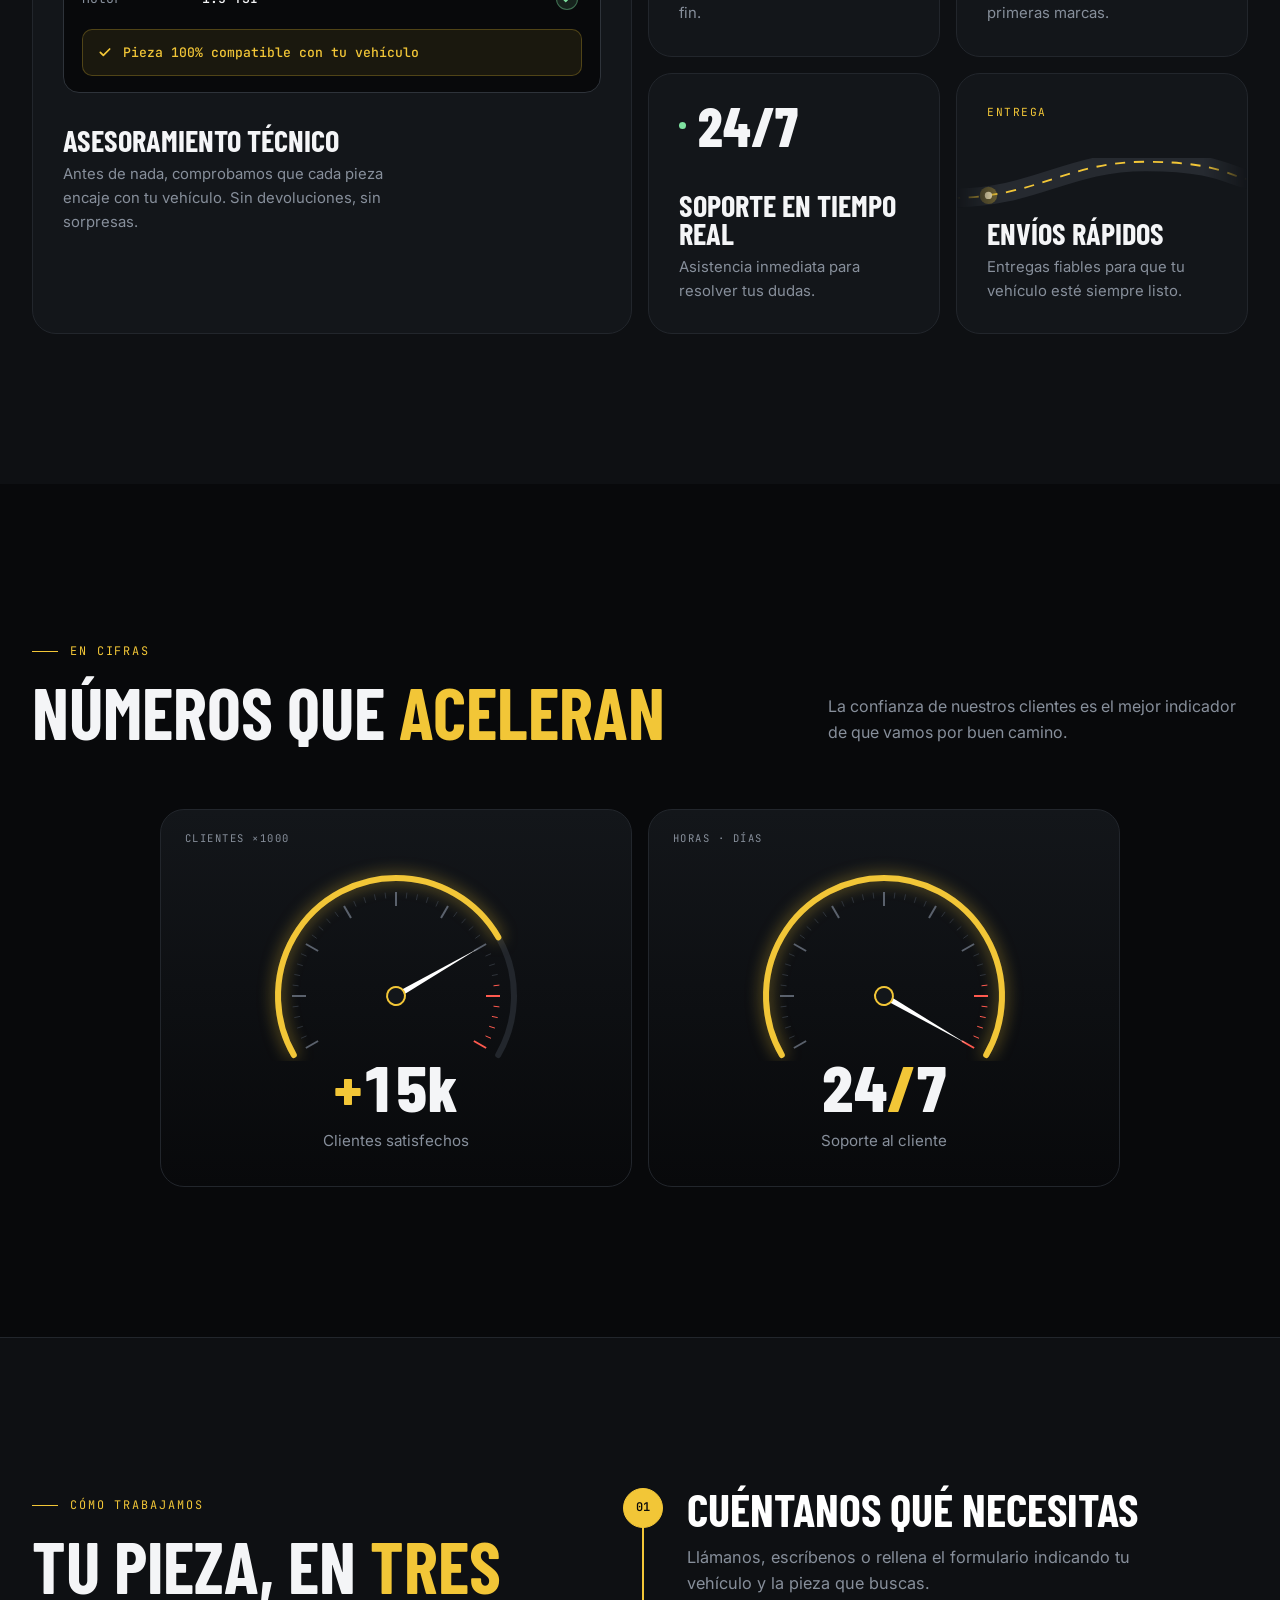
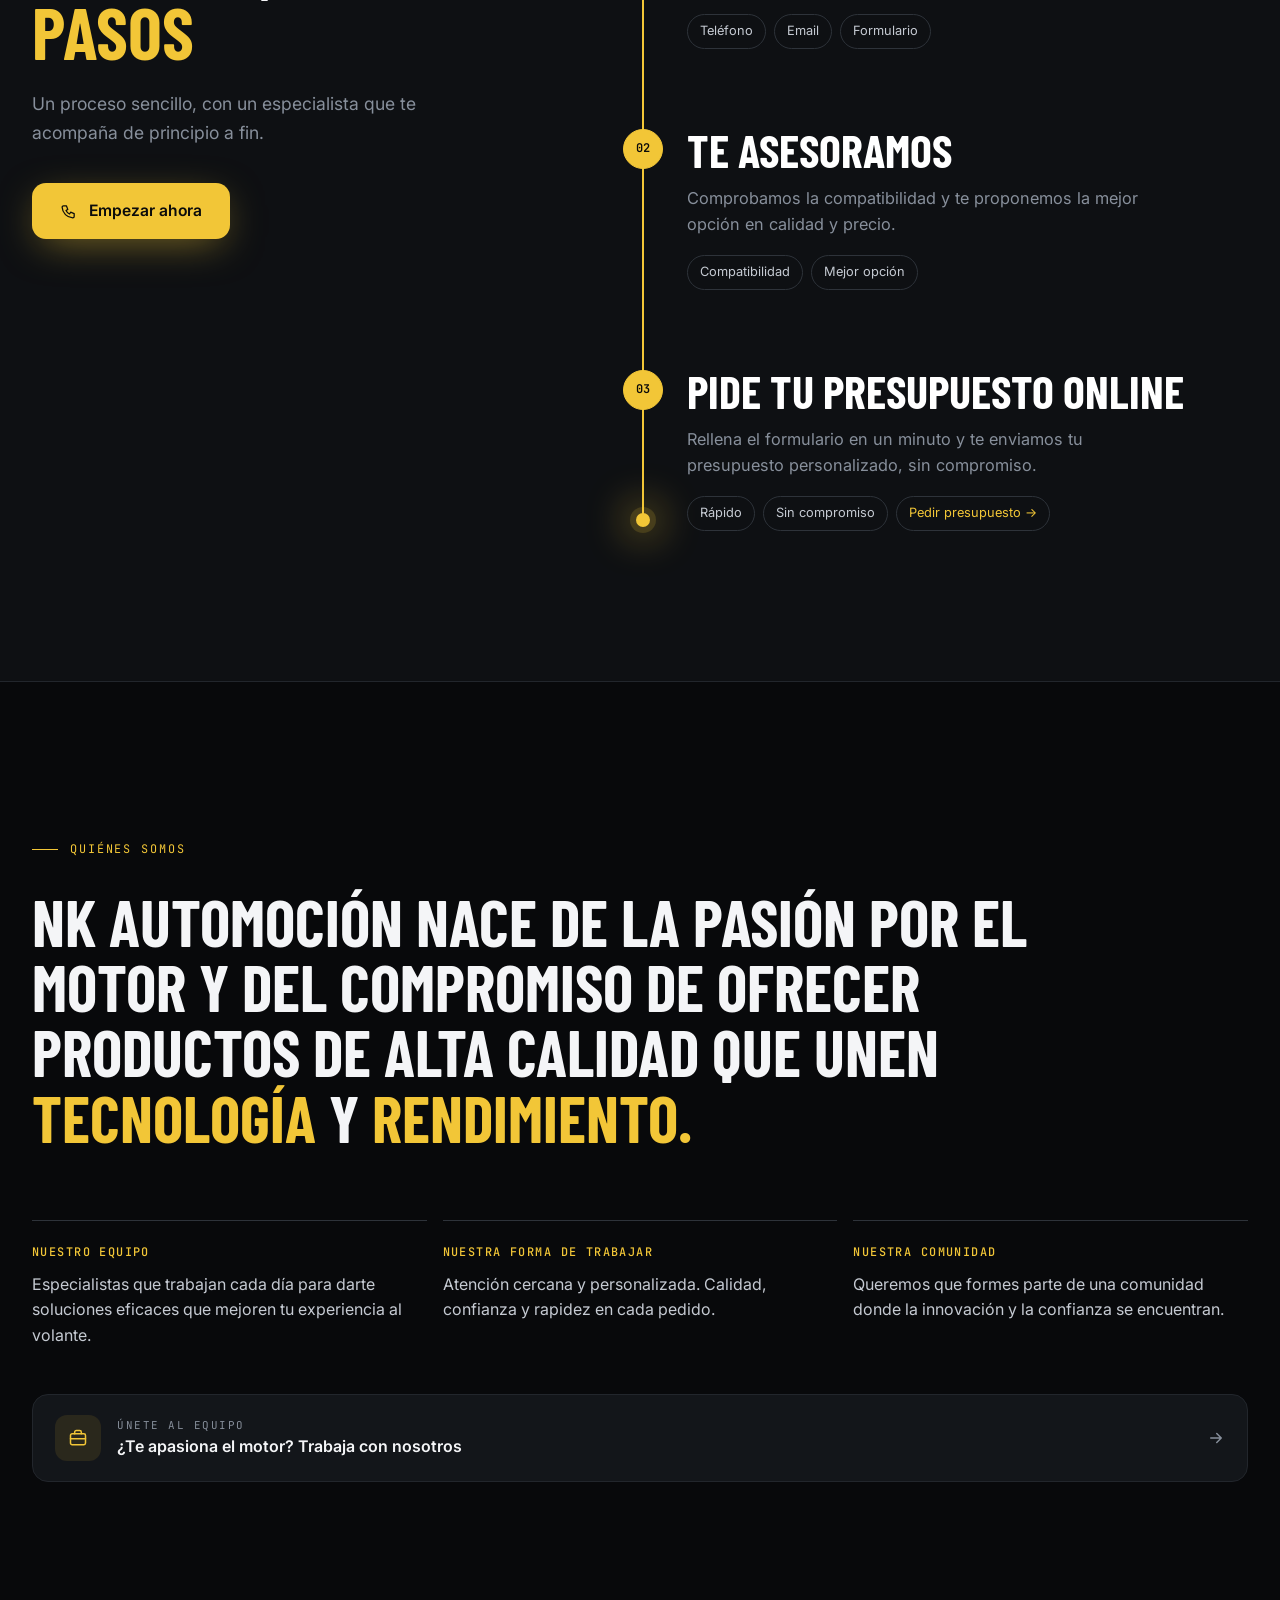
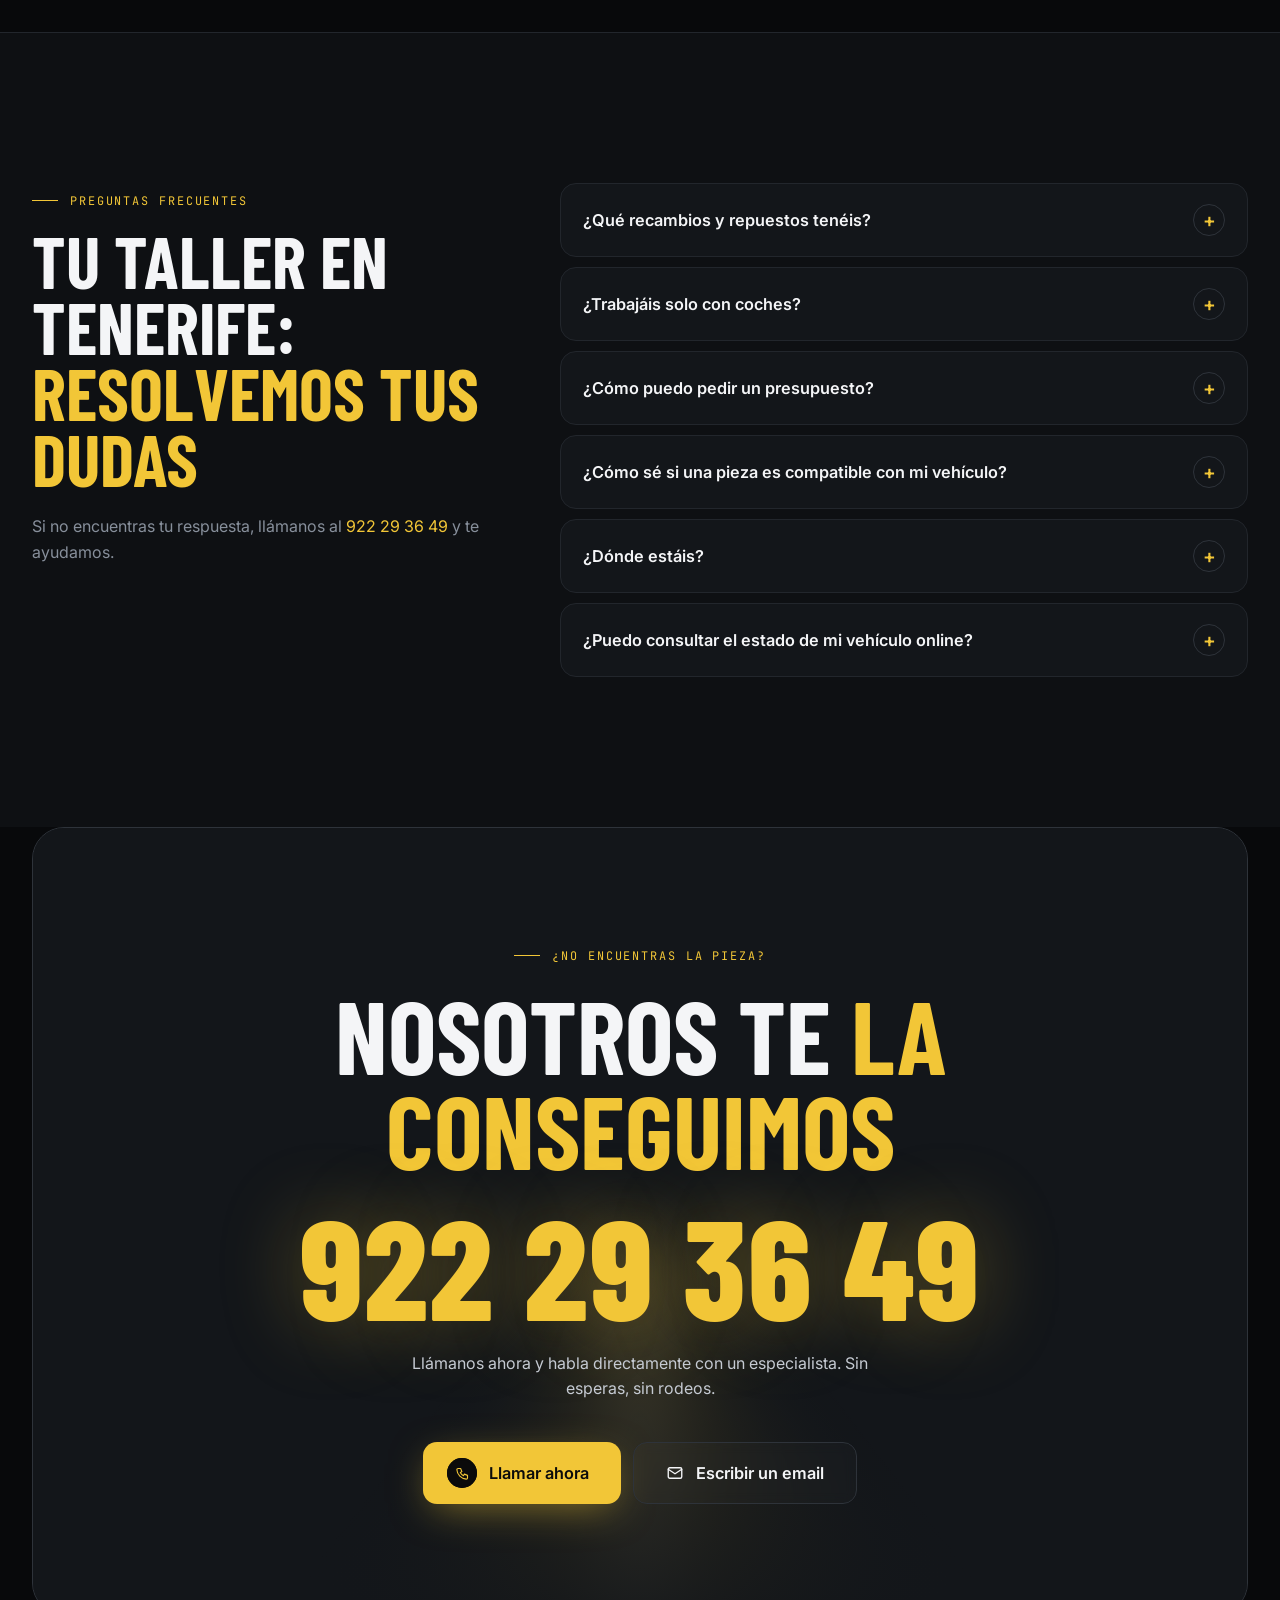
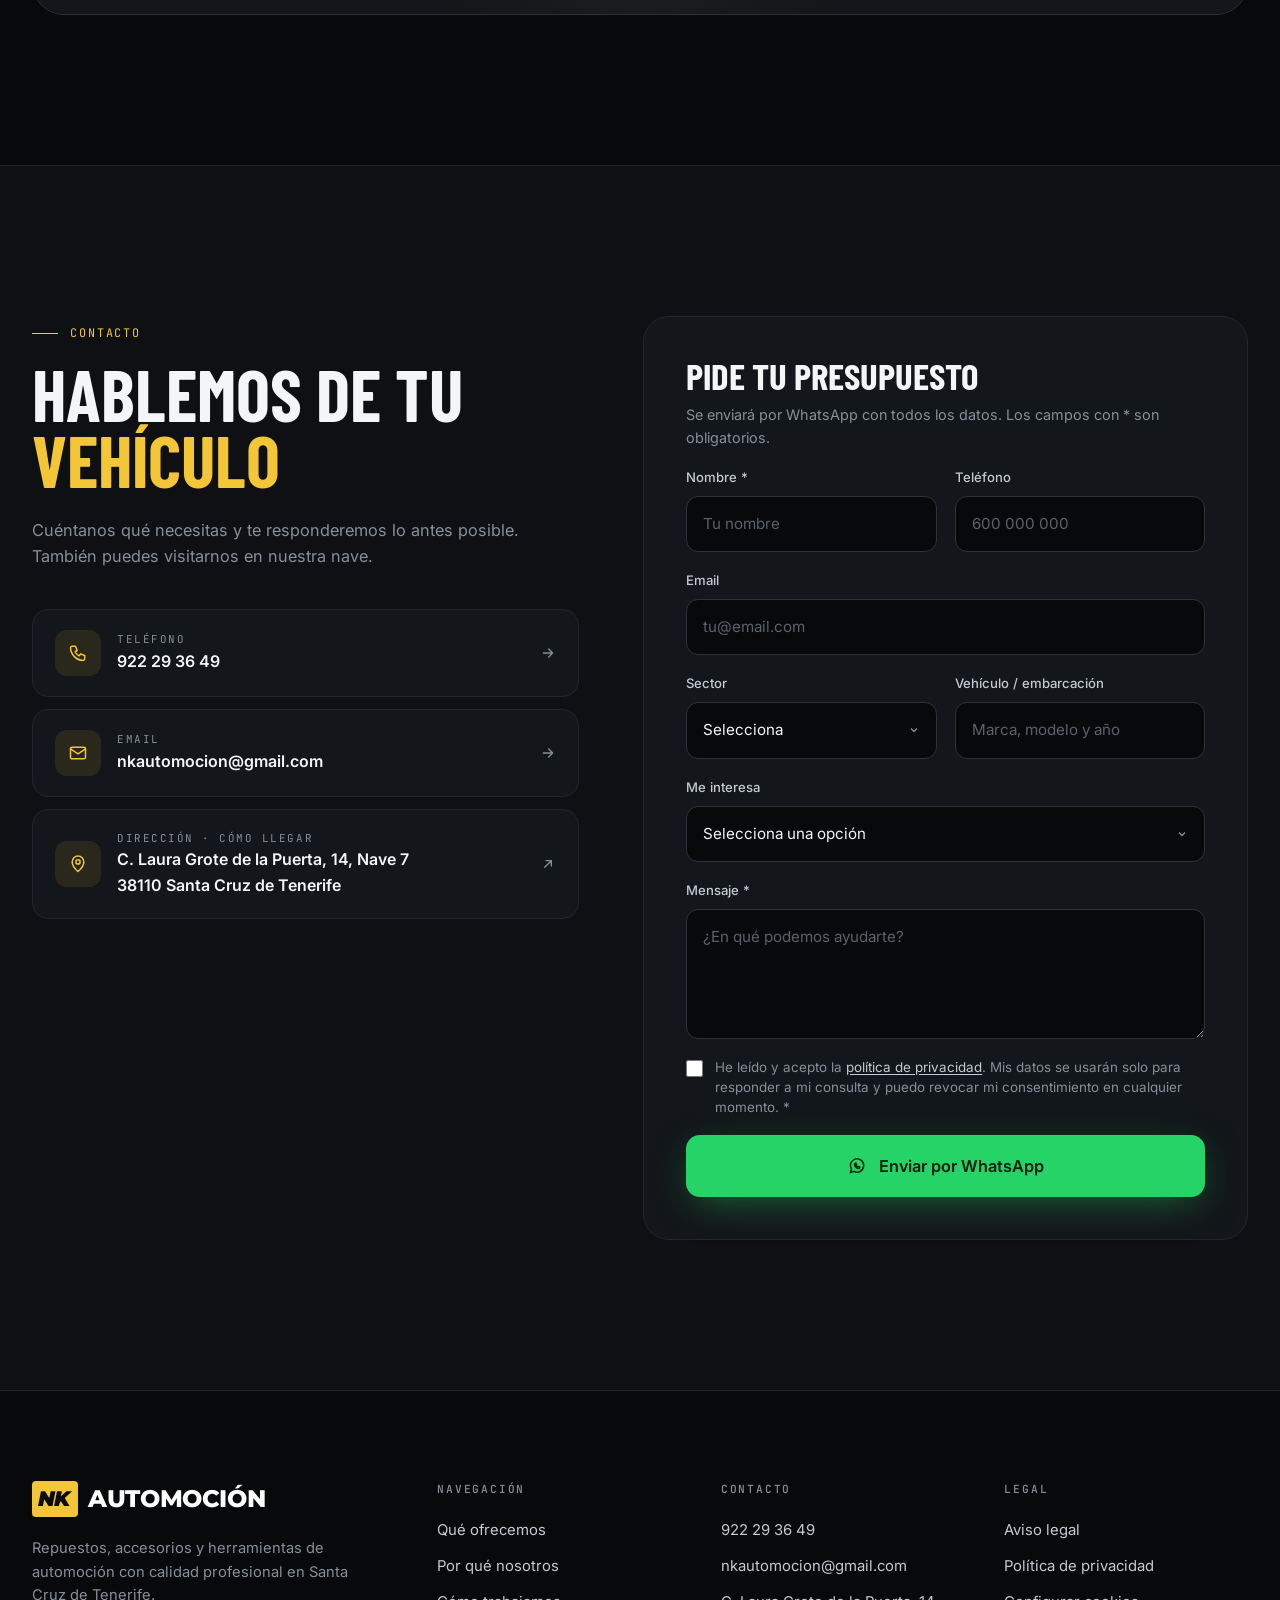
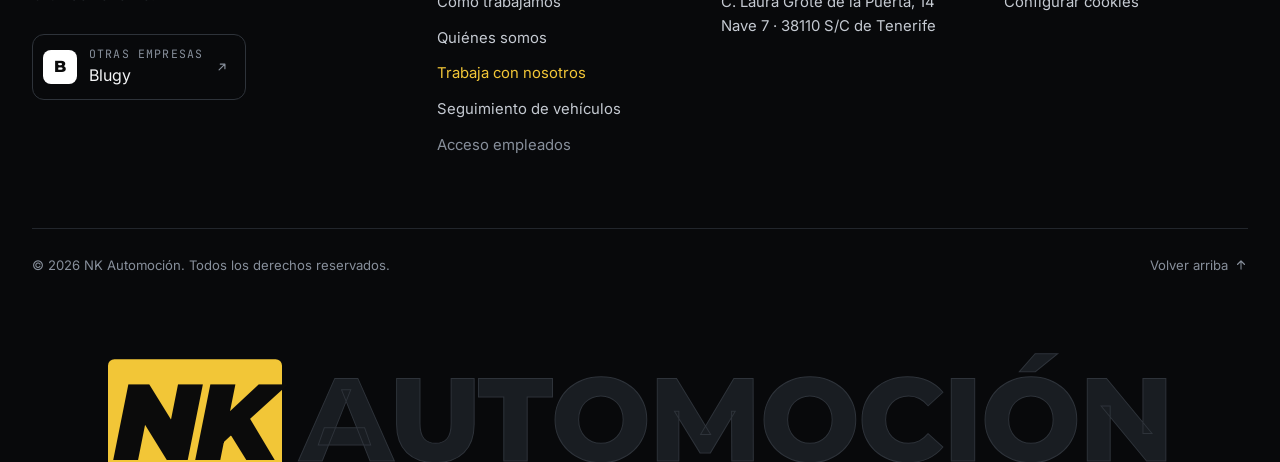
==== commit 6acd803b: "Pantalla de carga: deportivo en amarillo NK y matrícula GRUPO NK Co-Authored-By: Claude Opus 5.5 <no" ====
--- a/index.html
+++ b/index.html
@@ -729,7 +729,7 @@
       <span class="ld-trail l"></span><span class="ld-trail r"></span>
       <svg viewBox="0 0 400 210">
         <defs>
-          <linearGradient id="cBody" x1="0" y1="0" x2="0" y2="1"><stop offset="0" stop-color="#2a2e35"/><stop offset=".55" stop-color="#14171b"/><stop offset="1" stop-color="#090a0c"/></linearGradient>
+          <linearGradient id="cBody" x1="0" y1="0" x2="0" y2="1"><stop offset="0" stop-color="#ffe27a"/><stop offset=".35" stop-color="#f2c637"/><stop offset=".72" stop-color="#c99a12"/><stop offset="1" stop-color="#8a6806"/></linearGradient><linearGradient id="cLow" x1="0" y1="0" x2="0" y2="1"><stop offset="0" stop-color="#1a1c20"/><stop offset="1" stop-color="#060708"/></linearGradient>
           <linearGradient id="cGlass" x1="0" y1="0" x2="0" y2="1"><stop offset="0" stop-color="#1c2027"/><stop offset="1" stop-color="#050607"/></linearGradient>
           <linearGradient id="cEdge" x1="0" x2="1"><stop offset="0" stop-color="#fff" stop-opacity="0"/><stop offset=".5" stop-color="#fff" stop-opacity=".55"/><stop offset="1" stop-color="#fff" stop-opacity="0"/></linearGradient>
           <radialGradient id="cBloom"><stop offset="0" stop-color="#ff2a36" stop-opacity=".75"/><stop offset="1" stop-color="#ff2a36" stop-opacity="0"/></radialGradient>
@@ -748,11 +748,11 @@
           <path d="M132 72 L268 72 L300 98 L100 98 Z" fill="url(#cGlass)"/>
           <path d="M138 75 L262 75" stroke="url(#cEdge)" stroke-width="1"/>
           <!-- alerón integrado -->
-          <path d="M84 100 L316 100 L330 108 L70 108 Z" fill="#0e1013"/>
+          <path d="M84 100 L316 100 L330 108 L70 108 Z" fill="#141518"/>
           <path d="M70 108 L330 108" stroke="url(#cEdge)" stroke-width="1.2"/>
           <!-- líneas de carrocería -->
           <path d="M26 112 L78 100 M374 112 L322 100" stroke="url(#cEdge)" stroke-width="1"/>
-          <path d="M20 142 L380 142" stroke="#000" stroke-opacity=".45" stroke-width="1"/>
+          <path d="M16 146 L384 146 L386 170 Q386 180 376 180 L24 180 Q14 180 14 170 Z" fill="url(#cLow)"/><path d="M16 146 L384 146" stroke="#000" stroke-opacity=".5" stroke-width="1.2"/>
           <!-- barra LED -->
           <rect x="44" y="116" width="312" height="9" rx="4.5" fill="#2a0508"/>
           <ellipse class="bloom" cx="200" cy="120" rx="190" ry="22" fill="url(#cBloom)"/>
@@ -761,12 +761,12 @@
           <rect class="lbs" x="30" y="126" width="34" height="5" rx="2.5" fill="#ff2433"/>
           <rect class="lbs" x="336" y="126" width="34" height="5" rx="2.5" fill="#ff2433"/>
           <!-- emblema NK -->
-          <rect x="186" y="128" width="28" height="14" rx="2" fill="#f2c637"/>
-          <text x="199.5" y="139" text-anchor="middle" font-family="Arial Black,Arial,sans-serif" font-weight="900" font-style="italic" font-size="11" fill="#0b0b0b">NK</text>
+          <rect x="186" y="128" width="28" height="14" rx="2" fill="#0b0b0b"/>
+          <text x="199.5" y="139" text-anchor="middle" font-family="Arial Black,Arial,sans-serif" font-weight="900" font-style="italic" font-size="11" fill="#f2c637">NK</text>
           <!-- matrícula -->
-          <rect x="166" y="147" width="68" height="14" rx="2" fill="#e9ebee"/>
-          <rect x="166" y="147" width="7" height="14" rx="1" fill="#1f4fbf"/>
-          <text x="203" y="158" text-anchor="middle" font-family="Menlo,monospace" font-size="9.5" fill="#111" letter-spacing="1">NK 0001</text>
+          <rect x="158" y="148" width="84" height="15" rx="2" fill="#e9ebee"/>
+          <rect x="158" y="148" width="8" height="15" rx="1" fill="#1f4fbf"/>
+          <text x="204" y="159.5" text-anchor="middle" font-family="Arial,Helvetica,sans-serif" font-weight="700" font-size="9.5" fill="#111" letter-spacing="1.2">GRUPO NK</text>
           <!-- difusor -->
           <path d="M96 164 L304 164 L316 180 L84 180 Z" fill="#07080a"/>
           <path d="M120 166 L114 180 M150 166 L147 180 M250 166 L253 180 M280 166 L286 180" stroke="#1b1e23" stroke-width="2"/>
